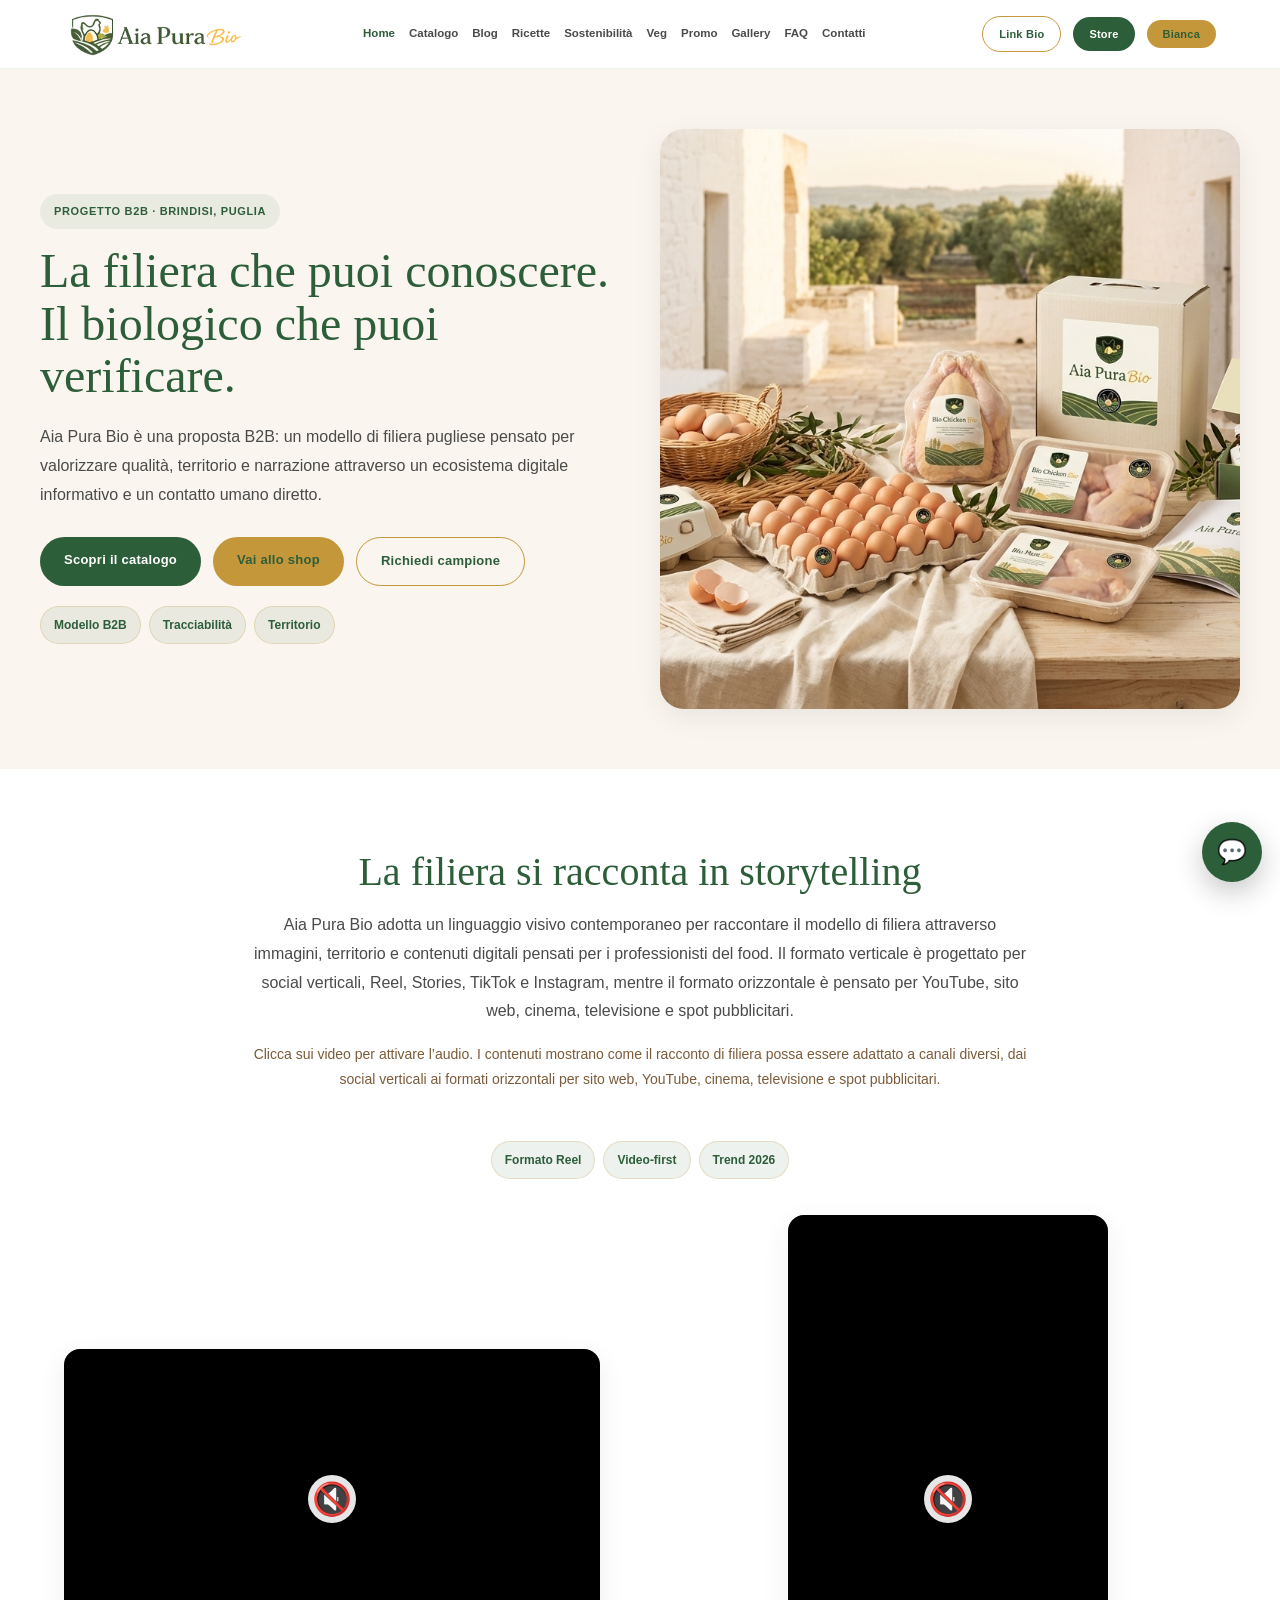
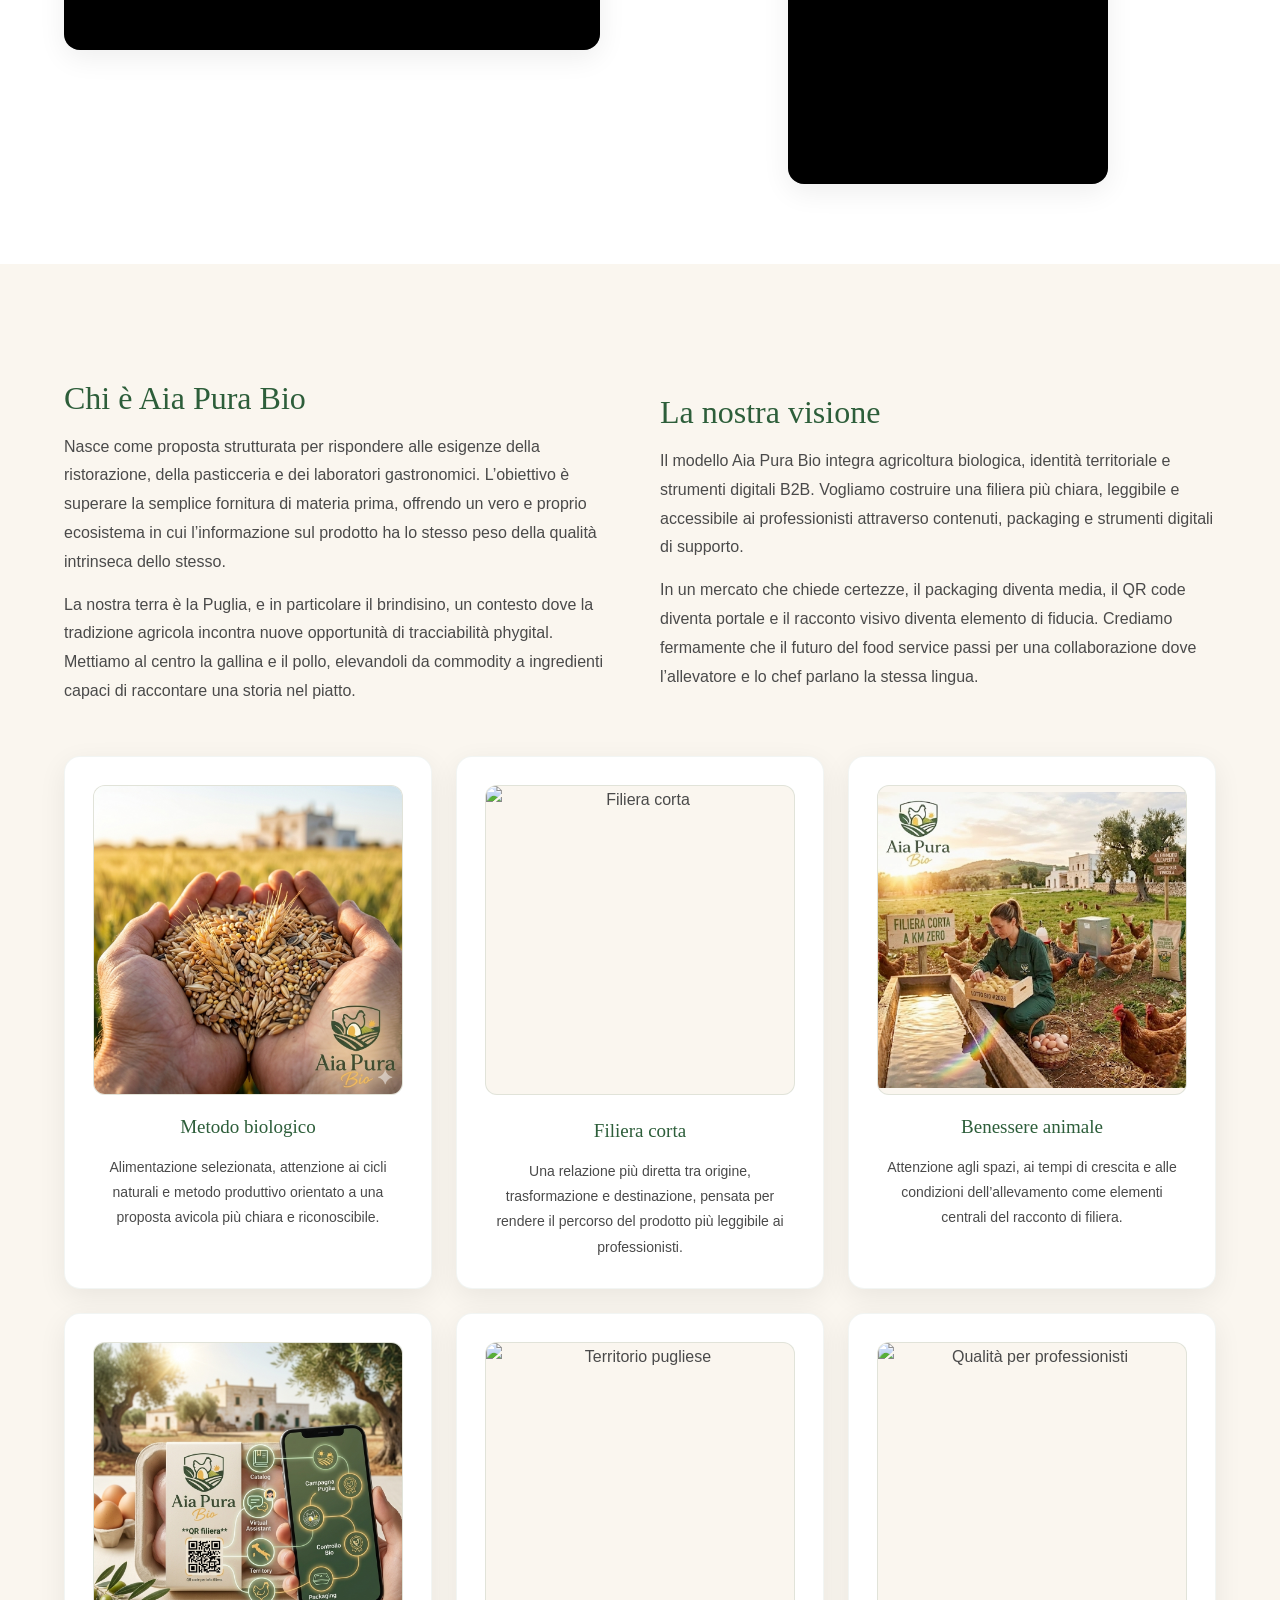
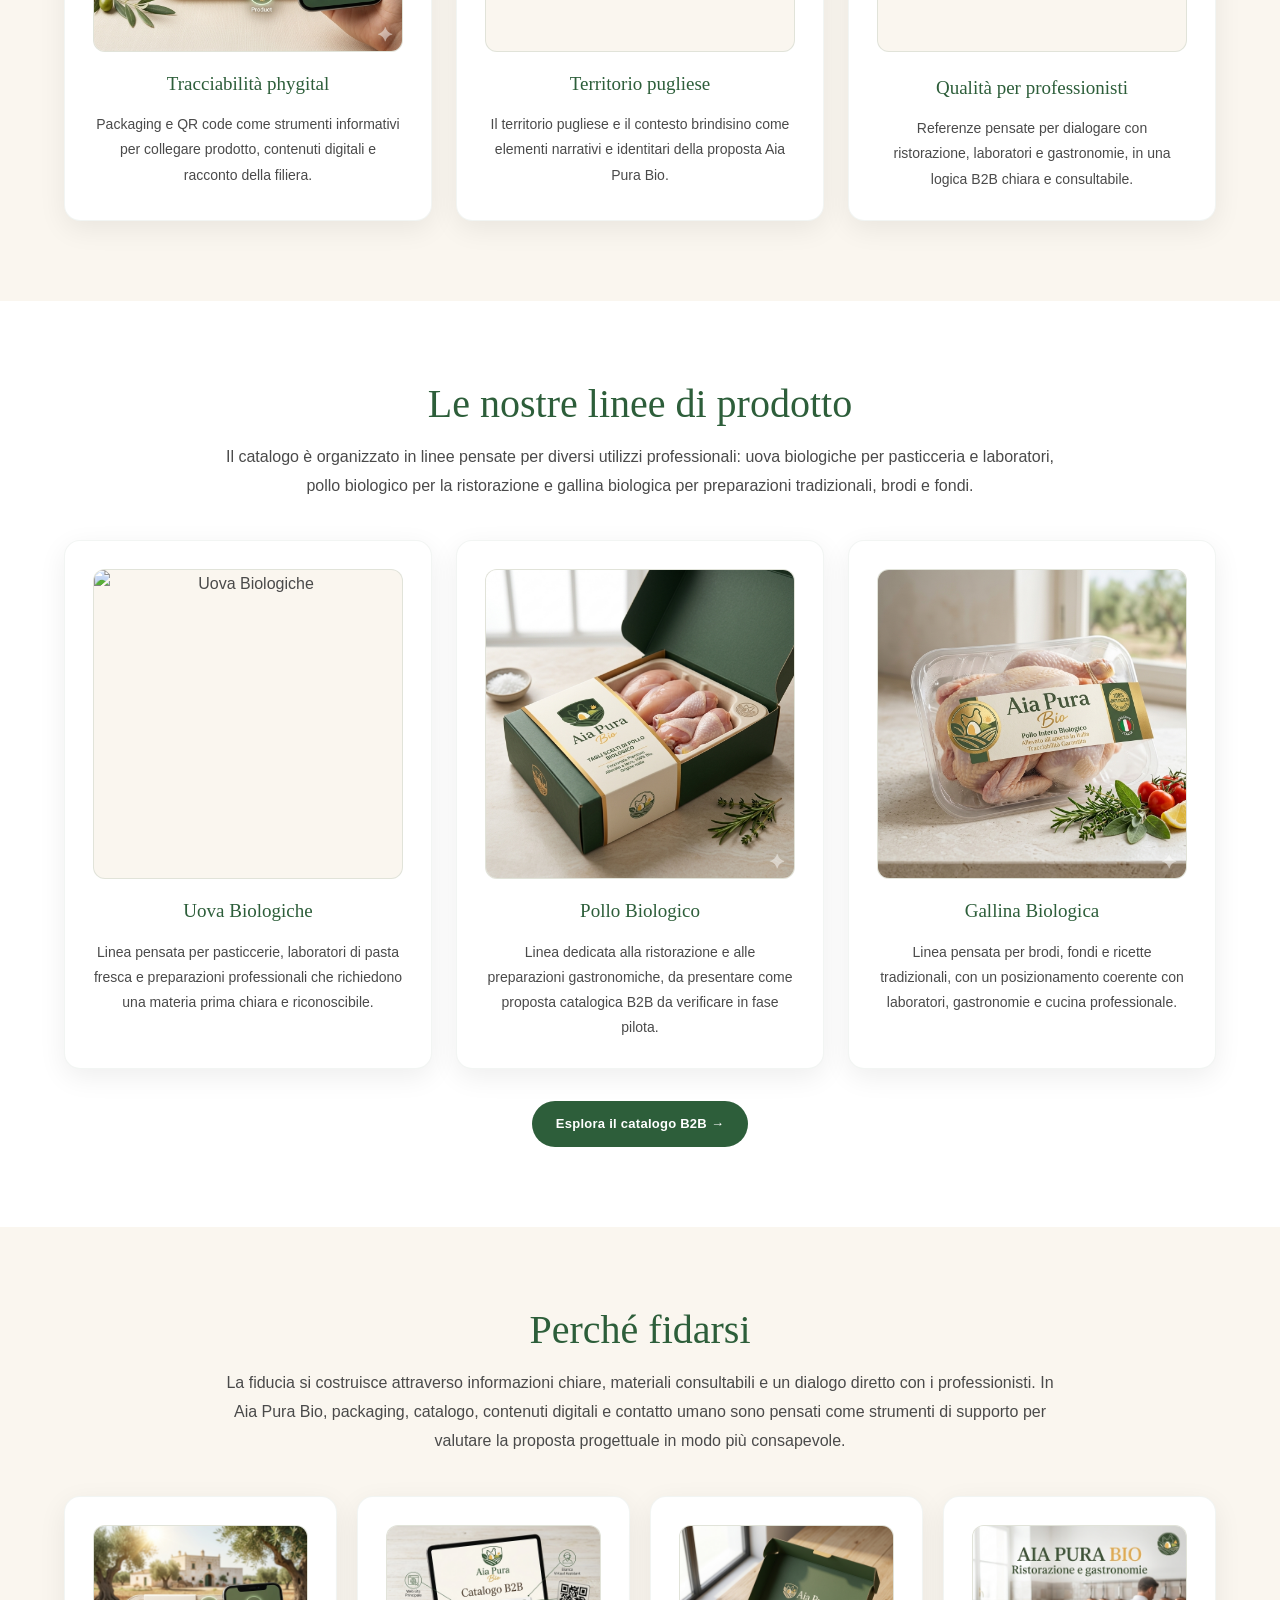
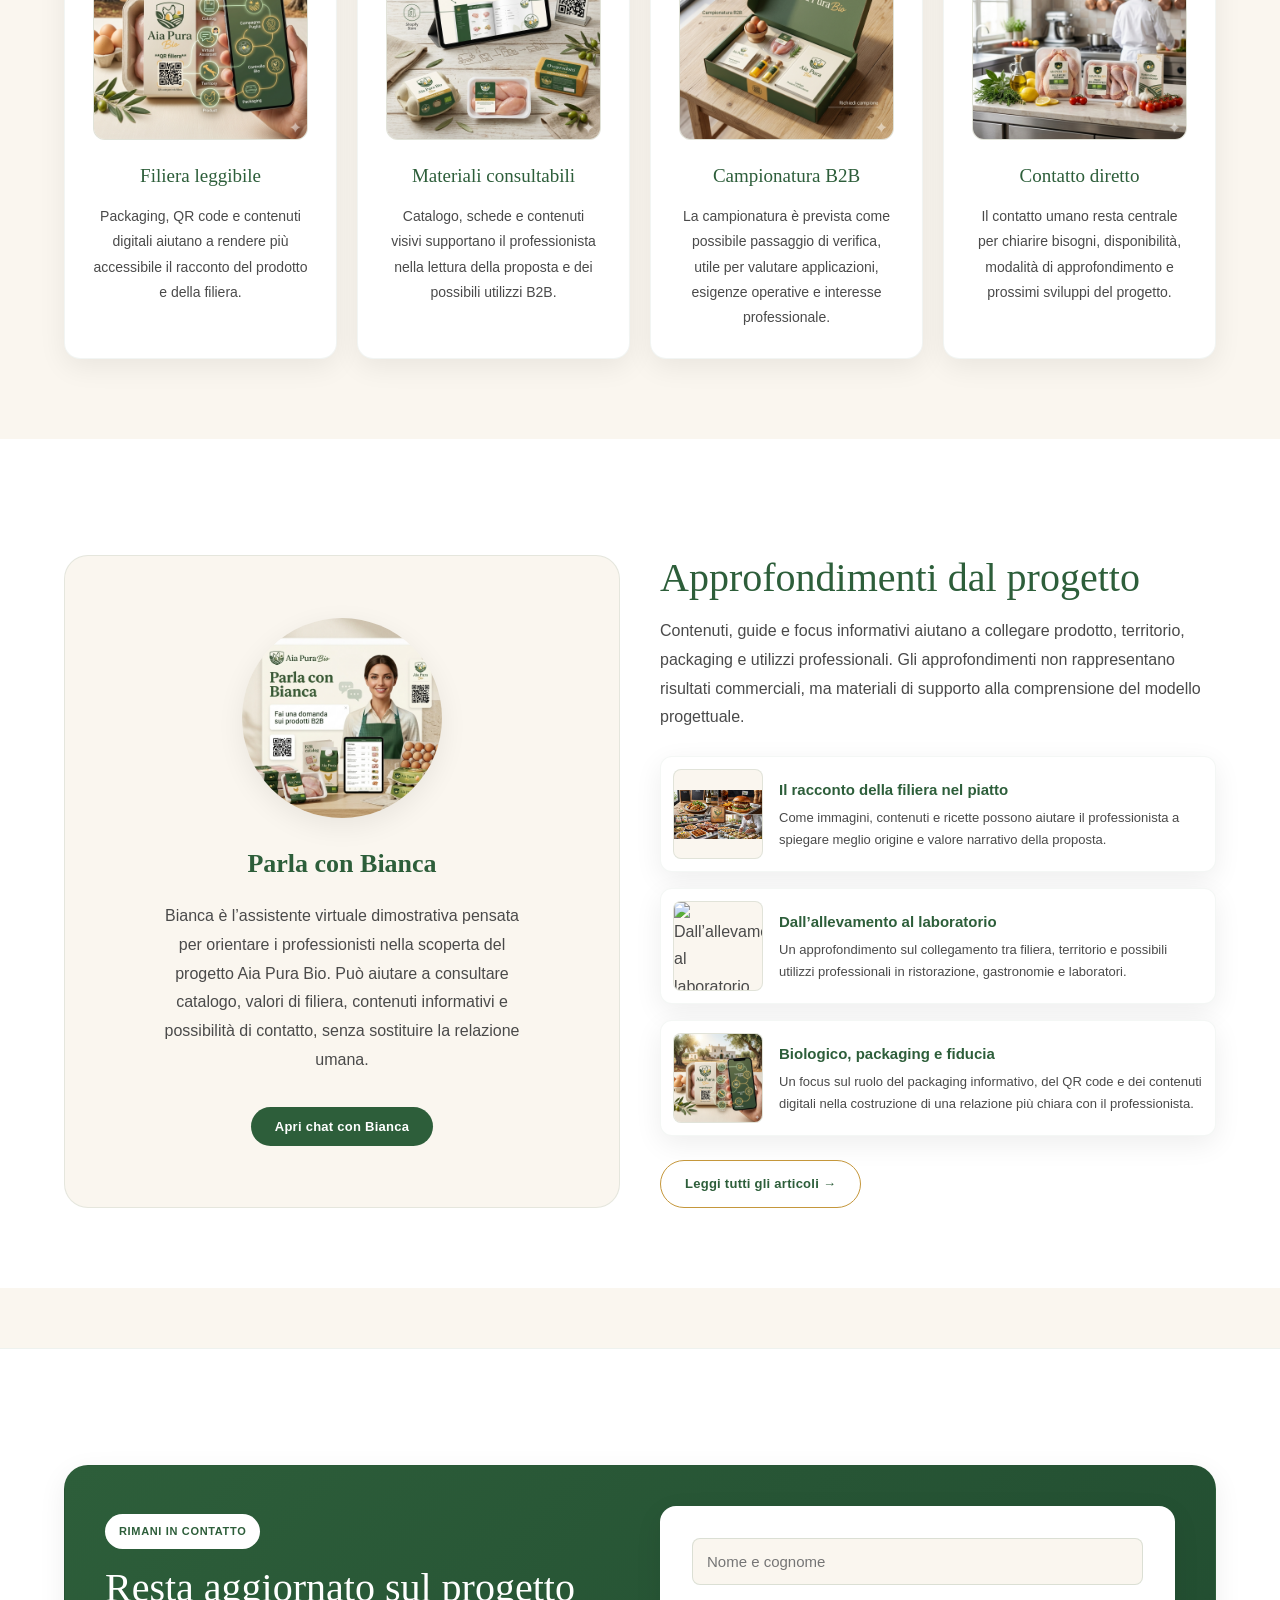
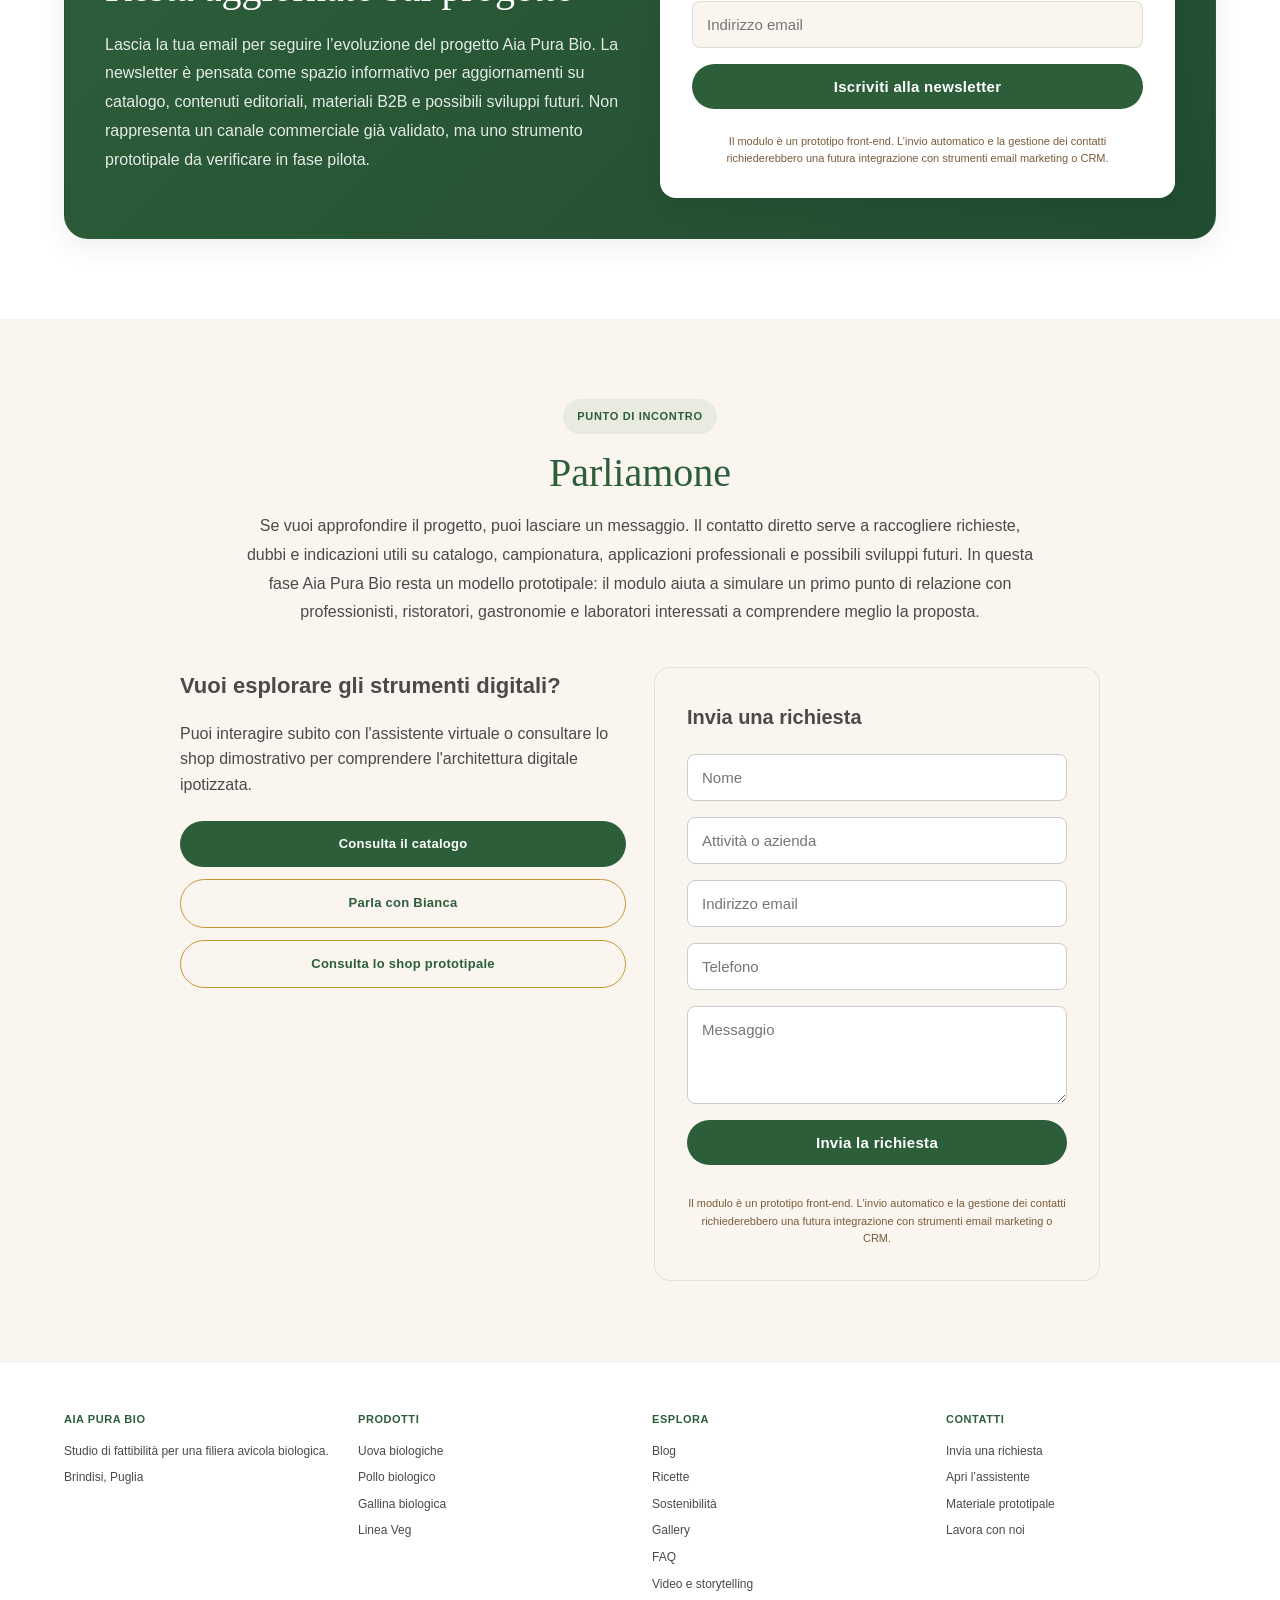
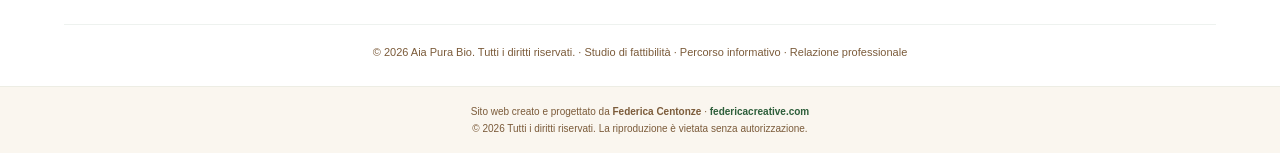
==== index.html @ 47987307 "Aggiunge asset mancanti immagini e video ottimizzati Integrazione degli asset multimediali reali ric" ====
<!DOCTYPE html>
<html lang="it">
<head>
<meta charset="UTF-8">
<meta name="viewport" content="width=device-width, initial-scale=1.0">
<title>Aia Pura Bio - Filiera Avicola Biologica</title>
<meta name="description" content="Aia Pura Bio racconta una filiera avicola biologica pugliese: uova, pollo e gallina, territorio, prodotto, catalogo e contatto diretto.">

<link rel="canonical" href="https://aiapurabio.myshopify.com/">
<meta property="og:title" content="Aia Pura Bio - Filiera Avicola Biologica">
<meta property="og:description" content="Aia Pura Bio racconta prodotti avicoli biologici, territorio pugliese, filiera e catalogo online consultabile.">
<meta property="og:type" content="website">
<meta property="og:locale" content="it_IT">

<style>
:root{--g:#2D5E3A;--ol:#6B8E23;--gd:#C5973B;--cr:#FAF6EF;--w:#FFFFFF;--gr:#4A4A4A;--br:#7B5B3A;--sh:0 8px 28px rgba(0,0,0,.07);--mx:1200px;}
*{margin:0;padding:0;box-sizing:border-box;}
html{scroll-behavior:smooth;}
body{font-family:'Segoe UI',Arial,sans-serif;color:var(--gr);background:var(--cr);line-height:1.7;}
img,video,iframe{display:block;max-width:100%;}
a{text-decoration:none;color:inherit;}
.w{width:100%;min-height:100vh;}
.c{width:100%;max-width:var(--mx);margin:0 auto;padding:0 24px;}
.s{padding:80px 0;}.sa{background:var(--w);}
.ct{text-align:center;}
h2.t{margin:0 0 16px;font-size:40px;line-height:1.15;color:var(--g);font-family:Georgia,serif;font-weight:400;}
.sb{font-size:16px;line-height:1.8;color:var(--gr);max-width:780px;}
.ct .sb{margin:0 auto;}
.k{display:inline-block;margin-bottom:16px;padding:8px 14px;border-radius:999px;background:rgba(45,94,58,.08);color:var(--g);font-size:11px;font-weight:700;text-transform:uppercase;letter-spacing:.06em;}
.bd{display:inline-flex;align-items:center;padding:8px 13px;border-radius:999px;background:rgba(45,94,58,.08);color:var(--g);border:1px solid rgba(197,151,59,.25);font-size:12px;font-weight:700;}
.bl{display:flex;flex-wrap:wrap;gap:8px;margin-top:16px;}
.b{display:inline-block;padding:12px 24px;border-radius:999px;font-weight:700;font-size:13px;letter-spacing:.02em;transition:all .25s;border:none;cursor:pointer;text-align:center;}
.bp{background:var(--g);color:var(--w);}.bp:hover{background:var(--ol);transform:translateY(-1px);}
.bs{background:var(--gd);color:var(--g);}
.bo{background:transparent;color:var(--g);border:1.5px solid var(--gd);}.bo:hover{background:rgba(197,151,59,.08);}

/* Header */
.hd{position:sticky;top:0;z-index:100;background:rgba(255,255,255,.97);backdrop-filter:blur(12px);border-bottom:1px solid rgba(45,94,58,.08);}
.hi{min-height:68px;display:flex;align-items:center;justify-content:space-between;gap:14px;padding:8px 0;}
.lo img{height:42px;width:auto;}
.nv{display:flex;align-items:center;gap:14px;flex:1;justify-content:center;flex-wrap:wrap;}
.nv a{color:var(--gr);font-size:11.5px;font-weight:600;transition:color .2s;white-space:nowrap;}
.nv a:hover,.nv a.ac{color:var(--g);}
.hc{display:flex;gap:8px;flex-shrink:0;}

/* Grids */
.g2{display:grid;grid-template-columns:1fr 1fr;gap:36px;margin-top:36px;align-items:center;}
.g3{display:grid;grid-template-columns:repeat(3,1fr);gap:24px;margin-top:36px;}
.g4{display:grid;grid-template-columns:repeat(4,1fr);gap:20px;margin-top:36px;}

/* Cards */
.cd{background:var(--w);border-radius:16px;padding:28px;box-shadow:var(--sh);border:1px solid rgba(45,94,58,.06);height:100%;overflow:hidden;}
.cd h3{margin:0 0 12px;font-size:19px;color:var(--g);font-family:Georgia,serif;font-weight:400;}
.cd p{font-size:14px;line-height:1.8;}
.cd-img{width:100%;height:180px;object-fit:cover;border-radius:12px;margin-bottom:16px;}

/* Media box */
.mb{border-radius:18px;overflow:hidden;box-shadow:var(--sh);border:1px solid rgba(45,94,58,.08);background:#f0ede7;}
.mb img{width:100%;height:100%;object-fit:cover;}

/* Product card */
.pc{background:var(--w);border-radius:18px;padding:32px;box-shadow:var(--sh);border:1px solid rgba(45,94,58,.06);}
.pc h3{margin:0 0 12px;font-size:26px;color:var(--g);font-family:Georgia,serif;}
.pc p{margin:0 0 14px;font-size:15px;line-height:1.8;}
.pu{display:inline-block;padding:9px 13px;background:rgba(45,94,58,.05);border-left:3px solid var(--g);border-radius:4px;font-size:13px;color:var(--g);font-weight:700;margin:12px 0;}
.vl{list-style:none;margin:14px 0 18px;}.vl li{position:relative;padding:7px 0 7px 22px;font-size:14px;line-height:1.75;}
.vl li::before{content:"\2713";position:absolute;left:0;top:7px;color:var(--g);font-weight:700;}
.sp{display:grid;grid-template-columns:1fr 1fr;gap:14px;margin-top:16px;padding:16px 0;border-top:1px solid rgba(45,94,58,.1);border-bottom:1px solid rgba(45,94,58,.1);}
.sl{display:block;margin-bottom:3px;color:var(--br);font-size:10px;font-weight:700;text-transform:uppercase;letter-spacing:.06em;}
.sv{color:var(--gr);font-size:13px;}

/* CTA */
.cs{background:var(--w);border-radius:18px;padding:48px 36px;text-align:center;box-shadow:var(--sh);border:1px solid rgba(45,94,58,.06);}
.cs h2{margin:0 0 14px;font-size:32px;color:var(--g);font-family:Georgia,serif;}
.cs p{margin:0 auto 22px;max-width:700px;font-size:15px;line-height:1.8;}

/* Blog */
.bc{background:var(--w);border-radius:16px;overflow:hidden;box-shadow:var(--sh);border:1px solid rgba(45,94,58,.06);height:100%;}
.bi{width:100%;height:220px;object-fit:cover;display:block;}
.bx{padding:22px;}
.bx h3{margin:0 0 8px;font-size:17px;color:var(--g);font-family:Georgia,serif;}
.bx p{font-size:13px;line-height:1.75;}

/* FAQ */
.fi{background:var(--w);border-radius:14px;padding:18px 20px;margin-bottom:12px;border:1px solid rgba(45,94,58,.06);box-shadow:var(--sh);}
.fq{display:flex;justify-content:space-between;align-items:center;gap:14px;font-size:15px;font-weight:700;color:var(--g);cursor:pointer;}
.ft{font-size:16px;transition:transform .3s;flex-shrink:0;}
.fa{display:none;margin-top:10px;padding-top:10px;border-top:1px solid rgba(45,94,58,.1);font-size:14px;line-height:1.8;}
.fi.ac .fa{display:block;}.fi.ac .ft{transform:rotate(180deg);}

/* Form */
.fm{background:var(--w);border-radius:18px;padding:32px;box-shadow:var(--sh);border:1px solid rgba(45,94,58,.06);}
.fg{margin-bottom:20px;}
.fg label{display:block;margin-bottom:6px;color:var(--g);font-size:12px;font-weight:700;}
.fr{display:grid;grid-template-columns:1fr 1fr;gap:18px;}
.fg input,.fg textarea,.fg select{width:100%;padding:11px 14px;border:1px solid rgba(45,94,58,.15);border-radius:10px;font-family:inherit;font-size:14px;color:var(--gr);background:#fff;}
.fg textarea{resize:vertical;min-height:110px;}

/* Footer */
.fo{background:var(--w);border-top:1px solid rgba(45,94,58,.08);padding:48px 0 24px;}
.fg2{display:grid;grid-template-columns:repeat(4,1fr);gap:24px;margin-bottom:24px;}
.fc h4{margin-bottom:12px;font-size:11px;color:var(--g);font-weight:700;text-transform:uppercase;letter-spacing:.05em;}
.fc p,.fc a{display:block;font-size:12px;line-height:1.8;color:var(--gr);margin-bottom:5px;}
.fc a:hover{color:var(--g);}
.fb{padding-top:18px;border-top:1px solid rgba(45,94,58,.08);text-align:center;font-size:11px;color:var(--br);}

/* Chat */
#cb{position:fixed;right:18px;bottom:18px;width:60px;height:60px;border:none;border-radius:50%;background:var(--g);color:var(--w);cursor:pointer;z-index:999999;box-shadow:0 10px 28px rgba(0,0,0,.22);display:flex;align-items:center;justify-content:center;font-size:24px;}
#cp{position:fixed;right:18px;bottom:90px;width:390px;height:660px;max-width:calc(100vw - 24px);max-height:80vh;background:var(--w);border-radius:18px;overflow:hidden;box-shadow:0 22px 60px rgba(0,0,0,.3);z-index:999998;opacity:0;visibility:hidden;transform:translateY(12px);transition:all .25s;}
#cp.op{opacity:1;visibility:visible;transform:translateY(0);}
.ch{height:52px;background:var(--g);color:var(--w);display:flex;align-items:center;justify-content:space-between;padding:0 14px;font-size:14px;font-weight:600;}
.cx{background:transparent;border:none;color:var(--w);font-size:22px;cursor:pointer;}
#ci{width:100%;height:calc(100% - 52px);border:0;display:block;background:#fff;}

/* Phone frame */
.pf{width:240px;height:430px;border-radius:30px;border:7px solid #222;background:#111;position:relative;overflow:hidden;box-shadow:0 16px 50px rgba(0,0,0,.28);flex-shrink:0;}
.pf::before{content:"";position:absolute;top:6px;left:50%;transform:translateX(-50%);width:60px;height:5px;background:#333;border-radius:3px;z-index:2;}
.pf iframe{width:100%;height:100%;border:0;}

/* Video container */
.vc{border-radius:16px;overflow:hidden;box-shadow:var(--sh);background:#000;aspect-ratio:16/9;}
.vc iframe{width:100%;height:100%;border:0;}

/* Slider */
.slider{display:flex;gap:16px;overflow-x:auto;scroll-snap-type:x mandatory;-webkit-overflow-scrolling:touch;padding:8px 0 16px;scrollbar-width:thin;}
.slider::-webkit-scrollbar{height:6px;}.slider::-webkit-scrollbar-thumb{background:var(--gd);border-radius:3px;}
.slider>*{scroll-snap-align:start;flex-shrink:0;}

/* Promo */
.prm{background:linear-gradient(135deg,rgba(45,94,58,.03),rgba(197,151,59,.06));border:2px solid var(--gd);border-radius:18px;padding:28px;text-align:center;}
.prm h3{color:var(--g);font-family:Georgia,serif;font-size:22px;margin-bottom:10px;}
.price{font-size:36px;color:var(--gd);font-weight:700;margin:12px 0;}

/* Recipe */
.rc{background:var(--w);border-radius:16px;overflow:hidden;box-shadow:var(--sh);border:1px solid rgba(45,94,58,.06);}
.ri{width:100%;height:200px;object-fit:cover;}
.rx{padding:20px;}
.rx h3{font-size:17px;color:var(--g);font-family:Georgia,serif;margin-bottom:8px;}
.rx p{font-size:13px;line-height:1.7;}
.tg{display:inline-block;padding:3px 9px;border-radius:999px;background:rgba(45,94,58,.08);color:var(--g);font-size:10px;font-weight:700;margin:3px 3px 0 0;}

/* Gallery */
.gal{display:flex;gap:14px;overflow-x:auto;scroll-snap-type:x mandatory;-webkit-overflow-scrolling:touch;padding:8px 0 16px;scrollbar-width:thin;}
.gal::-webkit-scrollbar{height:6px;}.gal::-webkit-scrollbar-thumb{background:var(--gd);border-radius:3px;}
.gi{scroll-snap-align:start;flex-shrink:0;width:300px;height:300px;border-radius:14px;overflow:hidden;box-shadow:var(--sh);}
.gi img{width:100%;height:100%;object-fit:cover;}

/* Stat */
.sn{font-size:44px;color:var(--g);font-family:Georgia,serif;font-weight:400;}
.slb{font-size:13px;color:var(--gr);margin-top:4px;}

/* Toast */
.toast{position:fixed;top:22px;right:22px;background:var(--g);color:var(--w);padding:14px 20px;border-radius:10px;font-size:14px;z-index:999997;box-shadow:0 12px 32px rgba(0,0,0,.2);}

/* Pages */
.pg{display:none;}.pg.ac{display:block;}

/* Hero video */
.hv{border-radius:18px;overflow:hidden;box-shadow:var(--sh);aspect-ratio:16/9;background:#000;position:relative;}
.hv iframe{width:100%;height:100%;border:0;position:absolute;top:0;left:0;}
.hv img{width:100%;height:100%;object-fit:cover;position:absolute;top:0;left:0;cursor:pointer;z-index:1;transition:opacity .3s;}
.hv img.hide{opacity:0;pointer-events:none;}

/* Copyright */
.cr{text-align:center;padding:16px 0;font-size:10px;color:var(--br);border-top:1px solid rgba(45,94,58,.06);}
.cr a{color:var(--g);font-weight:600;}

/* Responsive */
@media(max-width:1024px){.g2,.g3,.g4,.fg2,.fr{grid-template-columns:1fr;}h2.t{font-size:32px;}.pf{width:200px;height:360px;}}
@media(max-width:768px){.s{padding:56px 0;}.c{padding:0 18px;}.hi{flex-wrap:wrap;min-height:auto;}.nv{order:3;width:100%;gap:8px;overflow-x:auto;padding:6px 0;}h2.t{font-size:26px;}.hc{gap:6px;}.pf{width:170px;height:310px;border-width:5px;border-radius:24px;}#cb{width:52px;height:52px;right:14px;bottom:14px;}#cp{right:10px;left:10px;bottom:76px;width:auto;height:75vh;border-radius:14px;}.gi{width:250px;height:250px;}}
@media(max-width:480px){.s{padding:40px 0;}.c{padding:0 14px;}h2.t{font-size:22px;}.nv{display:none;}.pf{width:150px;height:270px;}.gi{width:200px;height:200px;}}
</style>
</head>
<body>
<div class="w">

<!-- HEADER -->
<header class="hd">
<div class="c">
<div class="hi">
<a href="#home" class="lo"><img src="assets/images/logo-aia-pura-bio.png" alt="Aia Pura Bio" style="height:48px;"></a>
<nav class="nv" id="mn">
<a href="#home">Home</a>
<a href="#catalogo-p">Catalogo</a>
<a href="#blog-p">Blog</a>
<a href="#ricette-p">Ricette</a>
<a href="#sost-p">Sostenibilit&agrave;</a>
<a href="#veg-p">Veg</a>
<a href="#promo-p">Promo</a>
<a href="#gallery-p">Gallery</a>
<a href="#faq-p">FAQ</a>
<a href="#contatti">Contatti</a>
</nav>
<div class="hc" style="display:flex;gap:12px;align-items:center;">
<a href="https://aiapurabio.systeme.io/aiapurabiolinkbio" target="_blank" rel="noopener noreferrer" class="b bo" style="font-size:11px;padding:8px 16px;">Link Bio</a>
<a href="https://aiapurabio.myshopify.com/" class="b bp" target="_blank" rel="noopener" style="font-size:11px;padding:8px 16px;">Store</a>
<button class="b bs oc" type="button" style="font-size:11px;padding:8px 16px;">Bianca</button>
</div>

</div>
</div>
</header>

<!-- ===================== HOME ===================== -->
<div class="pg ac" id="pg-home">
<style>
.vid-c{position:relative;border-radius:16px;overflow:hidden;background:#000;box-shadow:var(--sh);cursor:pointer;}
.vid-c video{width:100%;height:100%;object-fit:cover;display:block;}
.vid-ov{position:absolute;inset:0;background:rgba(0,0,0,0.2);display:flex;align-items:center;justify-content:center;transition:opacity 0.3s;}
.vid-c:hover .vid-ov{opacity:0;}
.vid-ic{width:48px;height:48px;background:rgba(255,255,255,0.9);border-radius:50%;display:flex;align-items:center;justify-content:center;color:var(--g);font-size:20px;box-shadow:0 4px 12px rgba(0,0,0,0.15);}
.bx-img{width:100%;height:220px;object-fit:contain;object-position:center center;background:#FAF6EF;border-radius:12px;margin-bottom:16px;}
.bx-img-sm{width:100%;height:160px;object-fit:contain;object-position:center center;background:#FAF6EF;border-radius:12px;margin-bottom:14px;}
.hero-wrap{display:grid;grid-template-columns:1fr 1fr;gap:40px;align-items:center;padding:60px 0;}
@media(max-width:900px){.hero-wrap{grid-template-columns:1fr;text-align:center;} .hv{margin-top:24px;}}
</style>

<!-- HERO -->
<section class="s" style="background:linear-gradient(180deg,rgba(250,246,239,.8),var(--cr));padding:0;">
<div class="c hero-wrap">
<div>
<div class="k">Progetto B2B &middot; Brindisi, Puglia</div>
<h1 style="margin:0 0 20px;font-size:48px;line-height:1.1;color:var(--g);font-family:Georgia,serif;font-weight:400;">La filiera che puoi conoscere. Il biologico che puoi verificare.</h1>
<p class="sb" style="margin-bottom:28px;">Aia Pura Bio &egrave; una proposta B2B: un modello di filiera pugliese pensato per valorizzare qualit&agrave;, territorio e narrazione attraverso un ecosistema digitale informativo e un contatto umano diretto.</p>
<div style="display:flex;flex-wrap:wrap;gap:12px;margin-bottom:20px;">
<a href="#catalogo-p" class="b bp">Scopri il catalogo</a>
<a href="https://aiapurabio.myshopify.com/" target="_blank" rel="noopener noreferrer" class="b bs">Vai allo shop</a>
<a href="https://aiapurabio.myshopify.com/" target="_blank" rel="noopener noreferrer" class="b bo">Richiedi campione</a>
</div>
<div class="bl" style="justify-content:flex-start;">
<span class="bd">Modello B2B</span><span class="bd">Tracciabilit&agrave;</span><span class="bd">Territorio</span>
</div>
</div>
<div class="hv" style="border-radius:24px;overflow:hidden;box-shadow:var(--sh);background:#FAF6EF;aspect-ratio:1/1;">
<img src="assets/images/hero-prodotti-aia-pura-bio.png" alt="Aia Pura Bio" style="width:100%;height:100%;object-fit:cover;object-position:center center;display:block;">
</div>
</div>
</section>


<!-- STORYTELLING E VIDEO -->
<section class="s sa">
<div class="c ct">
<h2 class="t">La filiera si racconta in storytelling</h2>
<p class="sb" style="margin-bottom:16px;">Aia Pura Bio adotta un linguaggio visivo contemporaneo per raccontare il modello di filiera attraverso immagini, territorio e contenuti digitali pensati per i professionisti del food. Il formato verticale &egrave; progettato per social verticali, Reel, Stories, TikTok e Instagram, mentre il formato orizzontale &egrave; pensato per YouTube, sito web, cinema, televisione e spot pubblicitari.</p>
<p class="sb" style="margin-bottom:48px; font-size:14px; color:var(--br);">Clicca sui video per attivare l&rsquo;audio. I contenuti mostrano come il racconto di filiera possa essere adattato a canali diversi, dai social verticali ai formati orizzontali per sito web, YouTube, cinema, televisione e spot pubblicitari.</p>
<div class="bl" style="justify-content:center;margin-top:22px;"><span class="bd">Formato Reel</span><span class="bd">Video-first</span><span class="bd">Trend 2026</span></div>

<div class="g2" style="align-items:center; gap:80px;">
  <!-- VIDEO ORIZZONTALE -->
  <div style="width:100%;">
    <div class="vid-c" style="aspect-ratio:16/9; border-radius:16px; overflow:hidden; box-shadow:var(--sh); position:relative; background:#000;" onclick="toggleVid(this)">
      <video class="story-vid" src="assets/videos/spot-orizzontale-aia-pura-bio-01.mp4" muted loop playsinline preload="metadata" style="width:100%;height:100%;object-fit:cover;"></video>
      <div class="vid-ov" style="position:absolute;top:0;left:0;width:100%;height:100%;display:flex;align-items:center;justify-content:center;background:rgba(0,0,0,0.2);cursor:pointer;"><div class="vid-ic" style="font-size:32px;color:#fff;">&#128263;</div></div>
    </div>
  </div>

  <!-- VIDEO VERTICALE -->
  <div style="width:100%; display:flex; justify-content:center;">
    <div class="vid-c" style="aspect-ratio:9/16; width:100%; max-width:320px; border-radius:16px; overflow:hidden; box-shadow:var(--sh); position:relative; background:#000;" onclick="toggleVid(this)">
      <video class="story-vid" src="assets/videos/spot-verticale-filiera-aia-pura-bio.mp4" muted loop playsinline preload="metadata" style="width:100%;height:100%;object-fit:cover;"></video>
      <div class="vid-ov" style="position:absolute;top:0;left:0;width:100%;height:100%;display:flex;align-items:center;justify-content:center;background:rgba(0,0,0,0.2);cursor:pointer;"><div class="vid-ic" style="font-size:32px;color:#fff;">&#128263;</div></div>
    </div>
  </div>
</div>
</div>
</section>


<!-- CHI SIAMO E VISIONE -->
<section class="s">
<div class="c">
<div class="g2" style="gap:40px;">
<div>
<h2 class="t" style="font-size:32px;">Chi &egrave; Aia Pura Bio</h2>
<p class="sb">Nasce come proposta strutturata per rispondere alle esigenze della ristorazione, della pasticceria e dei laboratori gastronomici. L&rsquo;obiettivo &egrave; superare la semplice fornitura di materia prima, offrendo un vero e proprio ecosistema in cui l&rsquo;informazione sul prodotto ha lo stesso peso della qualit&agrave; intrinseca dello stesso.</p>
<p class="sb" style="margin-top:14px;">La nostra terra &egrave; la Puglia, e in particolare il brindisino, un contesto dove la tradizione agricola incontra nuove opportunit&agrave; di tracciabilit&agrave; phygital. Mettiamo al centro la gallina e il pollo, elevandoli da commodity a ingredienti capaci di raccontare una storia nel piatto.</p>
</div>
<div>
<h2 class="t" style="font-size:32px;">La nostra visione</h2>
<p class="sb">Il modello Aia Pura Bio integra agricoltura biologica, identit&agrave; territoriale e strumenti digitali B2B. Vogliamo costruire una filiera pi&ugrave; chiara, leggibile e accessibile ai professionisti attraverso contenuti, packaging e strumenti digitali di supporto.</p>
<p class="sb" style="margin-top:14px;">In un mercato che chiede certezze, il packaging diventa media, il QR code diventa portale e il racconto visivo diventa elemento di fiducia. Crediamo fermamente che il futuro del food service passi per una collaborazione dove l&rsquo;allevatore e lo chef parlano la stessa lingua.</p>
</div>
</div>
<div class="g3" style="margin-top:50px;">
<div class="cd ct">
<div style="aspect-ratio:1/1; background:#FAF6EF; border:1px solid rgba(45,94,58,.12); border-radius:12px; overflow:hidden; margin-bottom:16px;">
<img src="assets/images/mangime-biologico-filiera.png" alt="Metodo biologico" style="width:100%;height:100%;object-fit:contain;object-position:center center;display:block;">
</div>
<h3 style="margin-top:12px;">Metodo biologico</h3><p>Alimentazione selezionata, attenzione ai cicli naturali e metodo produttivo orientato a una proposta avicola pi&ugrave; chiara e riconoscibile.</p>
</div>

<div class="cd ct">
<div style="aspect-ratio:1/1; background:#FAF6EF; border:1px solid rgba(45,94,58,.12); border-radius:12px; overflow:hidden; margin-bottom: 20px;">
<img src="assets/images/petto-di-pollo-filiera-corta-km-zero.png" alt="Filiera corta" style="width:100%;height:100%;object-fit:contain;object-position:center center;display:block;">
</div>
<h3 style="margin-top:12px;">Filiera corta</h3><p>Una relazione pi&ugrave; diretta tra origine, trasformazione e destinazione, pensata per rendere il percorso del prodotto pi&ugrave; leggibile ai professionisti.</p>
</div>

<div class="cd ct">
<div style="aspect-ratio:1/1; background:#FAF6EF; border:1px solid rgba(45,94,58,.12); border-radius:12px; overflow:hidden; margin-bottom:16px;">
<img src="assets/images/benessere-animale-filiera.png" alt="Benessere animale" style="width:100%;height:100%;object-fit:contain;object-position:center center;display:block;">
</div>
<h3 style="margin-top:12px;">Benessere animale</h3><p>Attenzione agli spazi, ai tempi di crescita e alle condizioni dell&rsquo;allevamento come elementi centrali del racconto di filiera.</p>
</div>

<div class="cd ct">
<div style="aspect-ratio:1/1; background:#FAF6EF; border:1px solid rgba(45,94,58,.12); border-radius:12px; overflow:hidden; margin-bottom:16px;">
<img src="assets/images/packaging-qr-code-filiera.png" alt="Tracciabilit&agrave; phygital" style="width:100%;height:100%;object-fit:contain;object-position:center center;display:block;">
</div>
<h3 style="margin-top:12px;">Tracciabilit&agrave; phygital</h3><p>Packaging e QR code come strumenti informativi per collegare prodotto, contenuti digitali e racconto della filiera.</p>
</div>

<div class="cd ct">
<div style="aspect-ratio:1/1; background:#FAF6EF; border:1px solid rgba(45,94,58,.12); border-radius:12px; overflow:hidden; margin-bottom:16px;">
<img src="assets/images/territorio-pugliese-storytelling.png" alt="Territorio pugliese" style="width:100%;height:100%;object-fit:contain;object-position:center center;display:block;">
</div>
<h3 style="margin-top:12px;">Territorio pugliese</h3><p>Il territorio pugliese e il contesto brindisino come elementi narrativi e identitari della proposta Aia Pura Bio.</p>
</div>

<div class="cd ct">
<div style="aspect-ratio:1/1; background:#FAF6EF; border:1px solid rgba(45,94,58,.12); border-radius:12px; overflow:hidden; margin-bottom:20px;">
<img src="assets/images/formato-professionale-prodotti-food-service.png" alt="Qualit&agrave; per professionisti" style="width:100%;height:100%;object-fit:contain;object-position:center center;display:block;">
</div>
<h3 style="margin-top:12px;">Qualit&agrave; per professionisti</h3><p>Referenze pensate per dialogare con ristorazione, laboratori e gastronomie, in una logica B2B chiara e consultabile.</p>
</div>
</div>

</div>
</section>

<!-- LE NOSTRE LINEE -->
<section class="s sa">
<div class="c ct">
<h2 class="t">Le nostre linee di prodotto</h2>
<p class="sb" style="margin-bottom:40px;max-width:850px;margin-left:auto;margin-right:auto;">Il catalogo &egrave; organizzato in linee pensate per diversi utilizzi professionali: uova biologiche per pasticceria e laboratori, pollo biologico per la ristorazione e gallina biologica per preparazioni tradizionali, brodi e fondi.</p>
<div class="g3">

<div class="cd ct">
<div style="aspect-ratio:1/1; background:#FAF6EF; border:1px solid rgba(45,94,58,.12); border-radius:12px; overflow:hidden; margin-bottom:16px;">
<img src="assets/images/uova-bio-prodotti-catalogo-b2b.png" alt="Uova Biologiche" style="width:100%;height:100%;object-fit:contain;object-position:center center;display:block;">
</div>
<h3 style="margin-top:12px;">Uova Biologiche</h3><p>Linea pensata per pasticcerie, laboratori di pasta fresca e preparazioni professionali che richiedono una materia prima chiara e riconoscibile.</p>
</div>

<div class="cd ct">
<div style="aspect-ratio:1/1; background:#FAF6EF; border:1px solid rgba(45,94,58,.12); border-radius:12px; overflow:hidden; margin-bottom:16px;">
<img src="assets/images/pollo-porzionato-biologico-catalogo.png" alt="Pollo Biologico" style="width:100%;height:100%;object-fit:contain;object-position:center center;display:block;">
</div>
<h3 style="margin-top:12px;">Pollo Biologico</h3><p>Linea dedicata alla ristorazione e alle preparazioni gastronomiche, da presentare come proposta catalogica B2B da verificare in fase pilota.</p>
</div>

<div class="cd ct">
<div style="aspect-ratio:1/1; background:#FAF6EF; border:1px solid rgba(45,94,58,.12); border-radius:12px; overflow:hidden; margin-bottom:16px;">
<img src="assets/images/gallina-biologica-prodotto.png" alt="Gallina Biologica" style="width:100%;height:100%;object-fit:contain;object-position:center center;display:block;">
</div>
<h3 style="margin-top:12px;">Gallina Biologica</h3><p>Linea pensata per brodi, fondi e ricette tradizionali, con un posizionamento coerente con laboratori, gastronomie e cucina professionale.</p>
</div>

</div>
<a href="#catalogo-p" class="b bp" style="margin-top:32px;">Esplora il catalogo B2B &rarr;</a>
</div>
</section>


<!-- PERCHE FIDARSI -->
<section class="s">
<div class="c ct">
<h2 class="t">Perch&eacute; fidarsi</h2>
<p class="sb" style="margin-bottom:40px;max-width:850px;margin-left:auto;margin-right:auto;">La fiducia si costruisce attraverso informazioni chiare, materiali consultabili e un dialogo diretto con i professionisti. In Aia Pura Bio, packaging, catalogo, contenuti digitali e contatto umano sono pensati come strumenti di supporto per valutare la proposta progettuale in modo pi&ugrave; consapevole.</p>
<div class="g4">
<div class="cd ct">
<div style="aspect-ratio:1/1; background:#FAF6EF; border:1px solid rgba(45,94,58,.12); border-radius:12px; overflow:hidden; margin-bottom:20px;">
<img src="assets/images/packaging-qr-code-filiera.png" alt="Filiera leggibile" style="width:100%;height:100%;object-fit:contain;object-position:center center;display:block;">
</div>
<h3>Filiera leggibile</h3><p>Packaging, QR code e contenuti digitali aiutano a rendere pi&ugrave; accessibile il racconto del prodotto e della filiera.</p></div>
<div class="cd ct">
<div style="aspect-ratio:1/1; background:#FAF6EF; border:1px solid rgba(45,94,58,.12); border-radius:12px; overflow:hidden; margin-bottom:20px;">
<img src="assets/images/catalogo-b2b-storytelling.png" alt="Materiali consultabili" style="width:100%;height:100%;object-fit:contain;object-position:center center;display:block;">
</div>
<h3>Materiali consultabili</h3><p>Catalogo, schede e contenuti visivi supportano il professionista nella lettura della proposta e dei possibili utilizzi B2B.</p></div>
<div class="cd ct">
<div style="aspect-ratio:1/1; background:#FAF6EF; border:1px solid rgba(45,94,58,.12); border-radius:12px; overflow:hidden; margin-bottom:20px;">
<img src="assets/images/packaging-premium-kit.png" alt="Campionatura B2B" style="width:100%;height:100%;object-fit:contain;object-position:center center;display:block;">
</div>
<h3>Campionatura B2B</h3><p>La campionatura &egrave; prevista come possibile passaggio di verifica, utile per valutare applicazioni, esigenze operative e interesse professionale.</p></div>
<div class="cd ct">
<div style="aspect-ratio:1/1; background:#FAF6EF; border:1px solid rgba(45,94,58,.12); border-radius:12px; overflow:hidden; margin-bottom:20px;">
<img src="assets/images/supporto-b2b-contatti-01.png" alt="Contatto diretto" style="width:100%;height:100%;object-fit:contain;object-position:center center;display:block;">
</div>
<h3>Contatto diretto</h3><p>Il contatto umano resta centrale per chiarire bisogni, disponibilit&agrave;, modalit&agrave; di approfondimento e prossimi sviluppi del progetto.</p></div>
</div>
</div>
</section>


<!-- ASSISTENTE BIANCA E APPROFONDIMENTI -->
<section class="s sa">
<div class="c">
<div class="g2" style="align-items:stretch;gap:40px;">
<div style="background:#FAF6EF;border-radius:24px;padding:40px;border:1px solid rgba(45,94,58,.1);text-align:center;display:flex;flex-direction:column;justify-content:center;align-items:center;">
<img src="assets/images/bianca-assistente-virtuale.png" alt="Bianca Assistente" style="width:200px;height:200px;border-radius:50%;object-fit:cover;object-position:center;margin:0 auto 24px;box-shadow:var(--sh);">
<h3 style="color:var(--g);font-family:Georgia,serif;font-size:26px;margin-bottom:16px;">Parla con Bianca</h3>
<p class="sb" style="font-size:16px;margin-bottom:32px;max-width:360px;">Bianca &egrave; l&rsquo;assistente virtuale dimostrativa pensata per orientare i professionisti nella scoperta del progetto Aia Pura Bio. Pu&ograve; aiutare a consultare catalogo, valori di filiera, contenuti informativi e possibilit&agrave; di contatto, senza sostituire la relazione umana.</p>
<button class="b bp oc" type="button">Apri chat con Bianca</button>
</div>
<div>
<h2 class="t">Approfondimenti dal progetto</h2>
<p class="sb" style="margin-bottom:24px;">Contenuti, guide e focus informativi aiutano a collegare prodotto, territorio, packaging e utilizzi professionali. Gli approfondimenti non rappresentano risultati commerciali, ma materiali di supporto alla comprensione del modello progettuale.</p>
<div style="display:flex;flex-direction:column;gap:16px;">

<div style="display:flex;gap:16px;align-items:center;background:#fff;padding:12px;border-radius:12px;box-shadow:var(--sh);border:1px solid rgba(45,94,58,.05);">
<div style="flex-shrink:0;width:90px;height:90px;aspect-ratio:1/1;background:#FAF6EF;border:1px solid rgba(45,94,58,.12);border-radius:8px;overflow:hidden;">
<img src="assets/images/cathering-ricette-food-storytelling-prodotti.png" alt="Il racconto della filiera nel piatto" style="width:100%;height:100%;object-fit:contain;object-position:center center;display:block;">
</div>
<div>
<h4 style="color:var(--g);margin-bottom:4px;font-size:15px;">Il racconto della filiera nel piatto</h4>
<p style="font-size:13px;margin:0;color:var(--gr);">Come immagini, contenuti e ricette possono aiutare il professionista a spiegare meglio origine e valore narrativo della proposta.</p>
</div>
</div>

<div style="display:flex;gap:16px;align-items:center;background:#fff;padding:12px;border-radius:12px;box-shadow:var(--sh);border:1px solid rgba(45,94,58,.05);">
<div style="flex-shrink:0;width:90px;height:90px;aspect-ratio:1/1;background:#FAF6EF;border:1px solid rgba(45,94,58,.12);border-radius:8px;overflow:hidden;">
<img src="assets/images/filiera-corta-gallina-uova.png" alt="Dall&rsquo;allevamento al laboratorio" style="width:100%;height:100%;object-fit:cover;object-position:center center;display:block;">
</div>
<div>
<h4 style="color:var(--g);margin-bottom:4px;font-size:15px;">Dall&rsquo;allevamento al laboratorio</h4>
<p style="font-size:13px;margin:0;color:var(--gr);">Un approfondimento sul collegamento tra filiera, territorio e possibili utilizzi professionali in ristorazione, gastronomie e laboratori.</p>
</div>
</div>

<div style="display:flex;gap:16px;align-items:center;background:#fff;padding:12px;border-radius:12px;box-shadow:var(--sh);border:1px solid rgba(45,94,58,.05);">
<div style="flex-shrink:0;width:90px;height:90px;aspect-ratio:1/1;background:#FAF6EF;border:1px solid rgba(45,94,58,.12);border-radius:8px;overflow:hidden;">
<img src="assets/images/packaging-qr-code-filiera.png" alt="Biologico, packaging e fiducia" style="width:100%;height:100%;object-fit:contain;object-position:center center;display:block;">
</div>
<div>
<h4 style="color:var(--g);margin-bottom:4px;font-size:15px;">Biologico, packaging e fiducia</h4>
<p style="font-size:13px;margin:0;color:var(--gr);">Un focus sul ruolo del packaging informativo, del QR code e dei contenuti digitali nella costruzione di una relazione pi&ugrave; chiara con il professionista.</p>
</div>
</div>

</div>
<a href="#blog-p" class="b bo" style="margin-top:24px;">Leggi tutti gli articoli &rarr;</a>
</div>
</div>
</div>
</section>


<script>
document.addEventListener('DOMContentLoaded', function() {
  var storyVids = document.querySelectorAll('.story-vid');
  if('IntersectionObserver' in window) {
    var observer = new IntersectionObserver(function(entries) {
      entries.forEach(function(entry) {
        var v = entry.target;
        if (entry.isIntersecting) {
          var p = v.play();
          if(p !== undefined) p.catch(function(e) { console.log('Autoplay prevented', e); });
        } else {
          v.pause();
        }
      });
    }, { threshold: 0.2 });
    storyVids.forEach(function(v) { observer.observe(v); });
  } else {
    // Fallback if IntersectionObserver is not supported
    storyVids.forEach(function(v) { 
      var p = v.play();
      if(p !== undefined) p.catch(function(){}); 
    });
  }
});

function toggleVid(container){
  var v = container.querySelector('video');
  var icon = container.querySelector('.vid-ic');
  if(v.muted){
    document.querySelectorAll('.story-vid').forEach(function(other){
      if(other !== v) { 
        other.muted = true; 
        other.pause(); 
        var otherIcon = other.closest('.vid-c').querySelector('.vid-ic');
        if(otherIcon) otherIcon.innerHTML='&#128263;'; 
      }
    });
    v.muted = false;
    var p = v.play();
    if(p !== undefined) p.catch(function(){});
    icon.innerHTML = '&#128266;';
  } else {
    v.muted = true;
    icon.innerHTML = '&#128263;';
  }
}
</script>


<!-- ===================== NEWSLETTER E CONTATTI (HOME) ===================== -->
<div id="newsletter-home" style="padding-top:60px; scroll-margin-top:110px;">
<section class="s sa" style="border-top:1px solid rgba(45,94,58,.08);"><div class="c">
<div class="g2" style="gap:40px; align-items:center; background:linear-gradient(135deg, #2D5E3A, #214C30); border-radius:24px; border:1px solid rgba(45,94,58,.18); padding:40px; box-shadow:var(--sh); color:#fff;">
<div>
<div class="k" style="background:#fff; color:var(--g);">Rimani in contatto</div>
<h2 class="t" style="margin-bottom:20px; color:#fff;">Resta aggiornato sul progetto</h2>
<p class="sb" style="margin-bottom:16px; color:rgba(255,255,255,.88);">Lascia la tua email per seguire l&rsquo;evoluzione del progetto Aia Pura Bio. La newsletter &egrave; pensata come spazio informativo per aggiornamenti su catalogo, contenuti editoriali, materiali B2B e possibili sviluppi futuri. Non rappresenta un canale commerciale gi&agrave; validato, ma uno strumento prototipale da verificare in fase pilota.</p>
</div>
<div>
<div style="background:#fff; padding:32px; border-radius:16px; box-shadow:var(--sh);">
<form action="mailto:aiapurabio@gmail.com" method="post" enctype="text/plain" id="home-newsletter-form" style="display:flex; flex-direction:column; gap:16px;">
<input type="text" name="Nome_Cognome" placeholder="Nome e cognome" required style="width:100%; padding:14px; border:1px solid rgba(45,94,58,.15); border-radius:8px; font-size:15px; font-family:inherit; background:#FAF6EF; color:#000;">
<input type="email" name="Email" placeholder="Indirizzo email" required style="width:100%; padding:14px; border:1px solid rgba(45,94,58,.15); border-radius:8px; font-size:15px; font-family:inherit; background:#FAF6EF; color:#000;">
<button type="submit" class="b bp" style="width:100%; padding:14px; font-size:15px;">Iscriviti alla newsletter</button>
<p style="font-size:11px; color:var(--br); text-align:center; margin-top:8px; line-height:1.5;">Il modulo &egrave; un prototipo front-end. L&rsquo;invio automatico e la gestione dei contatti richiederebbero una futura integrazione con strumenti email marketing o CRM.</p>
</form>
</div>
</div>
</div>
</div></section>
</div>

<div id="contatti" style="scroll-margin-top:110px;">
<section class="s"><div class="c ct">
<div class="k">Punto di incontro</div>
<h2 class="t">Parliamone</h2>
<p class="sb" style="max-width:800px; margin:0 auto 40px;">Se vuoi approfondire il progetto, puoi lasciare un messaggio. Il contatto diretto serve a raccogliere richieste, dubbi e indicazioni utili su catalogo, campionatura, applicazioni professionali e possibili sviluppi futuri. In questa fase Aia Pura Bio resta un modello prototipale: il modulo aiuta a simulare un primo punto di relazione con professionisti, ristoratori, gastronomie e laboratori interessati a comprendere meglio la proposta.</p>

<div class="g2" style="text-align:left; max-width:920px; margin:0 auto; gap:28px; align-items:start;">
<div>
  <h3 style="font-size:22px; margin-bottom:16px;">Vuoi esplorare gli strumenti digitali?</h3>
  <p style="color:var(--gr); line-height:1.6; margin-bottom:24px;">Puoi interagire subito con l'assistente virtuale o consultare lo shop dimostrativo per comprendere l'architettura digitale ipotizzata.</p>
  <div style="display:flex; flex-direction:column; gap:12px;">
    <a href="#catalogo-p" class="b bp" style="text-align:center;">Consulta il catalogo</a>
    <a href="javascript:void(0)" class="b bo oc" style="text-align:center;">Parla con Bianca</a>
    <a href="https://aiapurabio.myshopify.com/" target="_blank" rel="noopener noreferrer" class="b bo" style="text-align:center;">Consulta lo shop prototipale</a>
  </div>
</div>
<div>
  <div style="background:#FAF6EF; padding:32px; border-radius:16px; border:1px solid rgba(45,94,58,.12);">
    <h3 style="font-size:20px; margin-bottom:20px;">Invia una richiesta</h3>
    <form action="mailto:aiapurabio@gmail.com" method="post" enctype="text/plain" id="contact-form" style="display:flex; flex-direction:column; gap:16px;">
      <input type="text" name="Nome" placeholder="Nome" required style="width:100%; padding:14px; border:1px solid #ccc; border-radius:8px; font-size:15px; font-family:inherit;">
      <input type="text" name="Attivita" placeholder="Attivit&agrave; o azienda" style="width:100%; padding:14px; border:1px solid #ccc; border-radius:8px; font-size:15px; font-family:inherit;">
      <input type="email" name="Email" placeholder="Indirizzo email" required style="width:100%; padding:14px; border:1px solid #ccc; border-radius:8px; font-size:15px; font-family:inherit;">
      <input type="tel" name="Telefono" placeholder="Telefono" style="width:100%; padding:14px; border:1px solid #ccc; border-radius:8px; font-size:15px; font-family:inherit;">
      <textarea name="Messaggio" placeholder="Messaggio" rows="4" required style="width:100%; padding:14px; border:1px solid #ccc; border-radius:8px; font-size:15px; font-family:inherit; resize:vertical;"></textarea>
      <button type="submit" class="b bp" style="width:100%; padding:14px; font-size:15px; cursor:pointer;">Invia la richiesta</button>
      <p style="font-size:11px;color:var(--br);margin-top:14px;text-align:center;line-height:1.6;">Il modulo &egrave; un prototipo front-end. L'invio automatico e la gestione dei contatti richiederebbero una futura integrazione con strumenti email marketing o CRM.</p>
    </form>
  </div>
</div>
</div>
</div></section>
</div>

</div><!-- end home -->





<!-- ===================== CATALOGO ===================== -->
<div class="pg" id="pg-catalogo-p">
<section class="s">
<div class="c ct">
<div class="k">Prodotti di filiera</div>
<h2 class="t">Catalogo B2B</h2>
<p class="sb" style="margin-bottom:40px;max-width:850px;margin-left:auto;margin-right:auto;">Il catalogo Aia Pura Bio organizza le principali referenze avicole in una logica B2B, pensata per professionisti del food, laboratori, gastronomie e ristorazione. Le schede hanno funzione informativa e progettuale: non rappresentano una validazione commerciale gi&agrave; avvenuta.</p>

<div class="g3">

<div class="cd ct">
<div style="aspect-ratio:1/1; background:#FAF6EF; border:1px solid rgba(45,94,58,.12); border-radius:12px; overflow:hidden; margin-bottom:16px;">
<img src="assets/images/uova-bio-prodotti-catalogo-b2b.png" alt="Uova biologiche fresche" style="width:100%;height:100%;object-fit:contain;object-position:center center;display:block;">
</div>
<h3 style="margin-top:12px;">Uova biologiche fresche</h3>
<p>Referenza pensata per preparazioni professionali, pasticceria, cucina e laboratori che richiedono una materia prima semplice da leggere e coerente con il racconto di filiera.</p>
</div>

<div class="cd ct">
<div style="aspect-ratio:4/3; background:#FAF6EF; border:1px solid rgba(45,94,58,.12); border-radius:12px; overflow:hidden; margin-bottom:16px;">
<img src="assets/images/uova-10-pezzi-packaging-prodotto-verde-tavola.png" alt="Uova bio 10 pezzi" style="width:100%;height:100%;object-fit:cover;object-position:center center;display:block;">
</div>
<h3 style="margin-top:12px;">Uova bio 10 pezzi</h3>
<p>Formato catalogico pensato per presentare il prodotto in modo chiaro, utile a prime valutazioni professionali e a possibili richieste di approfondimento.</p>
</div>

<div class="cd ct">
<div style="aspect-ratio:1/1; background:#FAF6EF; border:1px solid rgba(45,94,58,.12); border-radius:12px; overflow:hidden; margin-bottom:16px;">
<img src="assets/images/formato-professionale-prodotti-food-service.png" alt="Uova bio formato professionale" style="width:100%;height:100%;object-fit:contain;object-position:center center;display:block;">
</div>
<h3 style="margin-top:12px;">Uova bio formato professionale</h3>
<p>Ipotesi di formato B2B da verificare in fase pilota, pensata per laboratori, pastifici, gastronomie e attivit&agrave; con esigenze di utilizzo continuativo.</p>
</div>

<div class="cd ct">
<div style="aspect-ratio:1/1; background:#FAF6EF; border:1px solid rgba(45,94,58,.12); border-radius:12px; overflow:hidden; margin-bottom:16px;">
<img src="assets/images/pollo-biologico-ristorazione.png" alt="Pollo biologico intero" style="width:100%;height:100%;object-fit:contain;object-position:center center;display:block;">
</div>
<h3 style="margin-top:12px;">Pollo biologico intero</h3>
<p>Referenza avicola pensata per ristorazione e cucina professionale, da presentare come proposta catalogica da valutare in relazione a esigenze, disponibilit&agrave; e utilizzi.</p>
</div>

<div class="cd ct">
<div style="aspect-ratio:1/1; background:#FAF6EF; border:1px solid rgba(45,94,58,.12); border-radius:12px; overflow:hidden; margin-bottom:16px;">
<img src="assets/images/pollo-porzionato-biologico-catalogo.png" alt="Pollo biologico porzionato" style="width:100%;height:100%;object-fit:contain;object-position:center center;display:block;">
</div>
<h3 style="margin-top:12px;">Pollo biologico porzionato</h3>
<p>Proposta utile per preparazioni gastronomiche e menu professionali, con una lettura orientata a praticit&agrave;, racconto del prodotto e possibile verifica operativa.</p>
</div>

<div class="cd ct">
<div style="aspect-ratio:1/1; background:#FAF6EF; border:1px solid rgba(45,94,58,.12); border-radius:12px; overflow:hidden; margin-bottom:16px;">
<img src="assets/images/gallina-biologica-autenticita.png" alt="Gallina biologica" style="width:100%;height:100%;object-fit:cover;object-position:center center;display:block;">
</div>
<h3 style="margin-top:12px;">Gallina biologica</h3>
<p>Referenza pensata per brodi, fondi e ricette tradizionali, con un posizionamento coerente con ristorazione, gastronomie e cucina professionale.</p>
</div>

</div>

<div style="display:flex; flex-wrap:wrap; gap:16px; justify-content:center; margin-top:32px;">
<a href="https://la-filiera-che-puoi-cono-o7t66m3.gamma.site/" class="b bp" target="_blank" rel="noopener">Leggi il catalogo online</a>
<a href="https://aiapurabio.myshopify.com/" class="b bo" target="_blank" rel="noopener">Consulta lo shop</a>
</div>

</div>
</section>
</div>

<!-- ===================== BLOG ===================== -->
<div class="pg" id="pg-blog-p">

<style>
/* Reset per conflitti blog */
.blog-layout { display: flex; flex-wrap: wrap; gap: 40px; margin-top: 40px; justify-content: center; }
.blog-main { flex: 1 1 100%; display: flex; flex-direction: column; gap: 40px; max-width: 1000px; }
.blog-grid { display: grid; grid-template-columns: 1fr 1fr; gap: 32px; }
@media (max-width: 768px) { .blog-grid { grid-template-columns: 1fr; } }
.blog-card { background: #fff; border-radius: 12px; padding: 24px; box-shadow: var(--sh); display: flex; flex-direction: column; border: 1px solid rgba(45,94,58,0.05); }
.blog-card h3 { color: var(--g); margin: 0 0 12px 0; font-size: 22px; font-family: Georgia, serif; }
.blog-card p { color: var(--gr); font-size: 15px; margin-bottom: 20px; line-height: 1.6; }
.blog-chip { display: inline-block; padding: 4px 10px; background: rgba(45,94,58,0.1); color: var(--g); border-radius: 20px; font-size: 11px; margin-right: 8px; font-weight: 600; text-transform: uppercase; letter-spacing: 0.5px; margin-bottom: 16px; }
</style>

<section class="s" style="background:linear-gradient(180deg,rgba(250,246,239,.8),var(--cr));">
  <div class="c ct">
    <div class="k">Approfondimenti editoriali</div>
    <h2 class="t">Blog e approfondimenti</h2>
    <p class="sb" style="max-width:850px;margin-left:auto;margin-right:auto;">Gli approfondimenti editoriali hanno la funzione di accompagnare il professionista nella comprensione del progetto Aia Pura Bio: filiera, territorio, packaging, contenuti digitali e possibili utilizzi B2B vengono raccontati come materiali informativi a supporto della valutazione, non come risultati commerciali gi&agrave; validati.</p>
  </div>
</section>

<section class="s sa">
  <div class="c blog-layout">
    <main class="blog-main">
      <div class="blog-grid">
        
        <article class="blog-card">
          <div style="aspect-ratio:16/10; background:#FAF6EF; border:1px solid rgba(45,94,58,.12); border-radius:12px; overflow:hidden; margin-bottom:20px;">
            <img src="assets/images/filiera-allevamento-collage.png" alt="Filiera e fiducia" style="width:100%; height:100%; object-fit:cover; object-position:center center; display:block;">
          </div>
          <div class="blog-meta"><span class="blog-chip">Filiera e fiducia</span></div>
          <h3>Perch&eacute; raccontare la filiera</h3>
          <p>Un approfondimento sul ruolo dello storytelling di filiera nella costruzione della fiducia e nella riduzione del rischio percepito da parte dei professionisti del food.</p>
<details style="margin-top:14px;text-align:left;border-top:1px solid rgba(45,94,58,.10);padding-top:12px;">
<summary style="cursor:pointer;color:var(--g);font-weight:700;font-size:13px;">+ Approfondisci</summary>
<p style="margin-top:10px;font-size:13px;line-height:1.75;">Raccontare la filiera significa rendere pi&ugrave; comprensibile il percorso che collega territorio, allevamento, prodotto e utilizzo professionale. Per un ristoratore, una gastronomia o un laboratorio, il valore non dipende solo dalla materia prima, ma anche dalla possibilit&agrave; di spiegare al cliente finale da dove arriva il prodotto e perch&eacute; &egrave; stato scelto.</p>
</details>
        </article>

        <article class="blog-card">
          <div style="aspect-ratio:16/10; background:#FAF6EF; border:1px solid rgba(45,94,58,.12); border-radius:12px; overflow:hidden; margin-bottom:20px;">
            <img src="assets/images/packaging-qr-code-filiera.png" alt="Packaging phygital" style="width:100%; height:100%; object-fit:cover; object-position:center center; display:block;">
          </div>
          <div class="blog-meta"><span class="blog-chip">Packaging phygital</span></div>
          <h3>Packaging, QR code e contenuti digitali</h3>
          <p>Il packaging pu&ograve; diventare un punto di accesso informativo, collegando prodotto, catalogo, contenuti digitali e assistenza conversazionale in una logica phygital da verificare.</p>
<details style="margin-top:14px;text-align:left;border-top:1px solid rgba(45,94,58,.10);padding-top:12px;">
<summary style="cursor:pointer;color:var(--g);font-weight:700;font-size:13px;">+ Approfondisci</summary>
<p style="margin-top:10px;font-size:13px;line-height:1.75;">Il QR code viene interpretato come possibile ponte tra prodotto fisico e contenuto digitale. In questa proposta, il packaging non serve solo a contenere o presentare il prodotto, ma pu&ograve; orientare l&rsquo;utente verso catalogo, schede informative, assistente virtuale e materiali di approfondimento. La sua efficacia resta da verificare in fase pilota.</p>
</details>
        </article>

        <article class="blog-card">
          <div style="aspect-ratio:16/10; background:#FAF6EF; border:1px solid rgba(45,94,58,.12); border-radius:12px; overflow:hidden; margin-bottom:20px;">
            <img src="assets/images/bianca-assistente-virtuale.png" alt="Assistente virtuale" style="width:100%; height:100%; object-fit:cover; object-position:center center; display:block;">
          </div>
          <div class="blog-meta"><span class="blog-chip">Assistente virtuale</span></div>
          <h3>Bianca come supporto relazionale</h3>
          <p>Bianca &egrave; pensata come assistente virtuale dimostrativa per orientare il professionista tra catalogo, valori di filiera, contenuti informativi e possibilit&agrave; di contatto.</p>
<details style="margin-top:14px;text-align:left;border-top:1px solid rgba(45,94,58,.10);padding-top:12px;">
<summary style="cursor:pointer;color:var(--g);font-weight:700;font-size:13px;">+ Approfondisci</summary>
<p style="margin-top:10px;font-size:13px;line-height:1.75;">Bianca non sostituisce il contatto umano, ma simula un primo livello di orientamento. Il suo ruolo &egrave; rendere pi&ugrave; semplice la consultazione del progetto, accompagnando l&rsquo;utente verso catalogo, valori di filiera, FAQ, richiesta informazioni e possibili sviluppi futuri.</p>
</details>
        </article>

        <article class="blog-card">
          <div style="aspect-ratio:16/10; background:#FAF6EF; border:1px solid rgba(45,94,58,.12); border-radius:12px; overflow:hidden; margin-bottom:20px;">
            <img src="assets/images/cathering-ricette-food-storytelling-prodotti.png" alt="Food service" style="width:100%; height:100%; object-fit:cover; object-position:center center; display:block;">
          </div>
          <div class="blog-meta"><span class="blog-chip">Food service</span></div>
          <h3>Ricette e applicazioni professionali</h3>
          <p>Le ricette e gli esempi d&rsquo;uso aiutano a collegare le referenze del catalogo a possibili applicazioni in ristorazione, gastronomie, laboratori e cucina professionale.</p>
<details style="margin-top:14px;text-align:left;border-top:1px solid rgba(45,94,58,.10);padding-top:12px;">
<summary style="cursor:pointer;color:var(--g);font-weight:700;font-size:13px;">+ Approfondisci</summary>
<p style="margin-top:10px;font-size:13px;line-height:1.75;">Le applicazioni professionali permettono di mostrare come una referenza possa entrare in menu, preparazioni da banco, piatti tradizionali o prodotti da laboratorio. In questo sito le ricette hanno funzione editoriale e dimostrativa: aiutano a immaginare scenari d&rsquo;uso, senza dichiarare test commerciali gi&agrave; svolti.</p>
</details>
        </article>

      </div>
      
      <div style="background:#FAF6EF; border:1px solid rgba(45,94,58,.12); border-radius:24px; padding:40px; text-align:center; margin-top:40px;">
        <h2 class="t" style="margin-bottom:16px;">Vuoi approfondire il percorso Aia Pura Bio?</h2>
        <p class="sb" style="max-width:800px; margin:0 auto 32px; font-size:16px;">Puoi consultare gli approfondimenti, aprire il catalogo o usare Bianca come supporto informativo per orientarti tra filiera, prodotti e prossimi sviluppi del progetto.</p>
        <div style="display:flex; flex-wrap:wrap; gap:16px; justify-content:center;">
          <a href="#catalogo-p" class="b bp">Vai al catalogo</a>
          <a href="javascript:void(0)" class="b bo oc">Parla con noi</a>
          <a href="https://aiapurabio.myshopify.com/" class="b bo" target="_blank" rel="noopener">Consulta lo shop</a>
        </div>
      </div>

    </main>
  </div>
</section>

</div>

<!-- ===================== RICETTE (Punto 10) ===================== -->
<div class="pg" id="pg-ricette-p">
<section class="s"><div class="c ct">
<div class="k">Uso professionale</div>
<h2 class="t">Ricette e applicazioni professionali</h2>
<p class="sb" style="max-width:800px; margin:0 auto 40px;">Le ricette sono esempi editoriali pensati per collegare le referenze del catalogo a possibili utilizzi in cucina professionale, ristorazione, gastronomie e laboratori. Non rappresentano risultati di vendita o test di mercato, ma contenuti dimostrativi a supporto della valutazione del progetto.</p>

<div class="g3">

  <div class="cd ct">
    <div style="aspect-ratio:1/1; background:#FAF6EF; border:1px solid rgba(45,94,58,.12); border-radius:12px; overflow:hidden; margin-bottom:20px;">
      <img src="assets/images/ricetta-pollo-bio-al-forno.png" alt="Pollo al forno con erbe" style="width:100%;height:100%;object-fit:contain;object-position:center center;display:block;">
    </div>
    <div class="k" style="font-size:12px;margin-bottom:8px;">Ristorazione</div>
    <h3 style="margin:0 0 12px 0;">Pollo al forno con erbe</h3>
    <p>Esempio di preparazione pensato per valorizzare il pollo biologico intero in una proposta semplice, leggibile e adatta a menu professionali.</p>
<details style="margin-top:14px;text-align:left;border-top:1px solid rgba(45,94,58,.10);padding-top:12px;">
<summary style="cursor:pointer;color:var(--g);font-weight:700;font-size:13px;">+ Approfondisci</summary>
<p style="margin-top:10px;font-size:13px;line-height:1.75;">Questa preparazione valorizza una cucina semplice e riconoscibile, adatta a menu stagionali, agriturismi, ristorazione tradizionale e proposte B2B che vogliono comunicare origine, gusto e leggibilit&agrave; della materia prima.</p>
</details>
  </div>

  <div class="cd ct">
    <div style="aspect-ratio:1/1; background:#FAF6EF; border:1px solid rgba(45,94,58,.12); border-radius:12px; overflow:hidden; margin-bottom:20px;">
      <img src="assets/images/ricetta-insalata-pollo-bio.png" alt="Insalata di pollo" style="width:100%;height:100%;object-fit:contain;object-position:center center;display:block;">
    </div>
    <div class="k" style="font-size:12px;margin-bottom:8px;">Gastronomia</div>
    <h3 style="margin:0 0 12px 0;">Insalata di pollo</h3>
    <p>Preparazione fredda o da banco gastronomia, utile per mostrare come il pollo possa essere inserito in proposte leggere, stagionali e facilmente raccontabili.</p>
<details style="margin-top:14px;text-align:left;border-top:1px solid rgba(45,94,58,.10);padding-top:12px;">
<summary style="cursor:pointer;color:var(--g);font-weight:700;font-size:13px;">+ Approfondisci</summary>
<p style="margin-top:10px;font-size:13px;line-height:1.75;">L&rsquo;insalata di pollo pu&ograve; essere usata come esempio di proposta fredda, leggera e facilmente adattabile a gastronomia, catering, pausa pranzo e banco pronto. Il valore editoriale sta nella versatilit&agrave; e nella facilit&agrave; di racconto del prodotto.</p>
</details>
  </div>

  <div class="cd ct">
    <div style="aspect-ratio:1/1; background:#FAF6EF; border:1px solid rgba(45,94,58,.12); border-radius:12px; overflow:hidden; margin-bottom:20px;">
      <img src="assets/images/ricetta-brodo-gallina-tradizione.png" alt="Brodo di gallina della tradizione" style="width:100%;height:100%;object-fit:contain;object-position:center center;display:block;">
    </div>
    <div class="k" style="font-size:12px;margin-bottom:8px;">Cucina tradizionale</div>
    <h3 style="margin:0 0 12px 0;">Brodo di gallina della tradizione</h3>
    <p>Esempio di utilizzo della gallina biologica per brodi, fondi e preparazioni di base, con un collegamento diretto alla cucina professionale e alla tradizione.</p>
<details style="margin-top:14px;text-align:left;border-top:1px solid rgba(45,94,58,.10);padding-top:12px;">
<summary style="cursor:pointer;color:var(--g);font-weight:700;font-size:13px;">+ Approfondisci</summary>
<p style="margin-top:10px;font-size:13px;line-height:1.75;">Il brodo di gallina richiama cucina di base, preparazioni lente e memoria gastronomica. Nel progetto serve a collegare la gallina biologica a fondi, brodi, zuppe, ripieni e preparazioni professionali legate alla tradizione.</p>
</details>
  </div>

  <div class="cd ct">
    <div style="aspect-ratio:1/1; background:#FAF6EF; border:1px solid rgba(45,94,58,.12); border-radius:12px; overflow:hidden; margin-bottom:20px;">
      <img src="assets/images/ricetta-frittata-verdure-bio.png" alt="Frittata di verdure" style="width:100%;height:100%;object-fit:contain;object-position:center center;display:block;">
    </div>
    <div class="k" style="font-size:12px;margin-bottom:8px;">Laboratori e cucina</div>
    <h3 style="margin:0 0 12px 0;">Frittata di verdure</h3>
    <p>Esempio di applicazione delle uova in preparazioni semplici e versatili, pensate per cucina, gastronomie e piccoli laboratori alimentari.</p>
<details style="margin-top:14px;text-align:left;border-top:1px solid rgba(45,94,58,.10);padding-top:12px;">
<summary style="cursor:pointer;color:var(--g);font-weight:700;font-size:13px;">+ Approfondisci</summary>
<p style="margin-top:10px;font-size:13px;line-height:1.75;">La frittata &egrave; un esempio semplice per mostrare l&rsquo;uso delle uova in cucina quotidiana e professionale. Pu&ograve; essere interpretata come piatto da banco, proposta vegetariana, base per aperitivi o preparazione adatta a piccoli laboratori.</p>
</details>
  </div>

  <div class="cd ct">
    <div style="aspect-ratio:1/1; background:#FAF6EF; border:1px solid rgba(45,94,58,.12); border-radius:12px; overflow:hidden; margin-bottom:20px;">
      <img src="assets/images/ricetta-crepes-proteiche-uova.png" alt="Cr&ecirc;pes proteiche" style="width:100%;height:100%;object-fit:contain;object-position:center center;display:block;">
    </div>
    <div class="k" style="font-size:12px;margin-bottom:8px;">Pasticceria e colazione</div>
    <h3 style="margin:0 0 12px 0;">Cr&ecirc;pes proteiche</h3>
    <p>Esempio di utilizzo delle uova in preparazioni dolci o funzionali, utili a collegare il prodotto a pasticcerie, colazioni e proposte ad alto contenuto proteico.</p>
<details style="margin-top:14px;text-align:left;border-top:1px solid rgba(45,94,58,.10);padding-top:12px;">
<summary style="cursor:pointer;color:var(--g);font-weight:700;font-size:13px;">+ Approfondisci</summary>
<p style="margin-top:10px;font-size:13px;line-height:1.75;">Le cr&ecirc;pes permettono di collegare le uova a colazione, pasticceria semplice, preparazioni dolci o funzionali. L&rsquo;esempio &egrave; utile per laboratori e proposte food che vogliono comunicare leggerezza, proteine e versatilit&agrave;.</p>
</details>
  </div>

  <div class="cd ct">
    <div style="aspect-ratio:1/1; background:#FAF6EF; border:1px solid rgba(45,94,58,.12); border-radius:12px; overflow:hidden; margin-bottom:20px;">
      <img src="assets/images/pasta-uovo-aia-pura-bio.png" alt="Pasta fresca all&rsquo;uovo" style="width:100%;height:100%;object-fit:contain;object-position:center center;display:block;">
    </div>
    <div class="k" style="font-size:12px;margin-bottom:8px;">Laboratori artigianali</div>
    <h3 style="margin:0 0 12px 0;">Pasta fresca all&rsquo;uovo</h3>
    <p>Esempio di applicazione pensato per pastifici e laboratori di pasta fresca, dove le uova possono diventare parte centrale della qualit&agrave; percepita e del racconto di filiera.</p>
<details style="margin-top:14px;text-align:left;border-top:1px solid rgba(45,94,58,.10);padding-top:12px;">
<summary style="cursor:pointer;color:var(--g);font-weight:700;font-size:13px;">+ Approfondisci</summary>
<p style="margin-top:10px;font-size:13px;line-height:1.75;">La pasta fresca all&rsquo;uovo collega direttamente la materia prima al lavoro artigianale di pastifici, laboratori e ristorazione. In questo caso l&rsquo;uovo diventa parte del racconto di qualit&agrave; percepita, colore, consistenza e tradizione.</p>
</details>
  </div>

</div>

<div class="cta-box" style="margin-top:60px; background:#FAF6EF; padding:40px; border-radius:24px; border:1px solid rgba(45,94,58,.12);">
  <h3 style="font-size:24px; margin-bottom:16px;">Cerchi ispirazione per il tuo men&ugrave;?</h3>
  <p style="margin-bottom:24px; max-width:700px; margin-left:auto; margin-right:auto; color:var(--gr); line-height:1.6;">Le ricette aiutano a immaginare possibili applicazioni professionali delle referenze Aia Pura Bio. Per approfondire il catalogo, la campionatura o il percorso di filiera, &egrave; possibile consultare i materiali del progetto o aprire il dialogo con Bianca.</p>
  <div style="display:flex; gap:12px; justify-content:center; flex-wrap:wrap;">
    <a href="#contatti" class="b bp">Contattaci per informazioni</a>
    <a href="https://aiapurabio.myshopify.com/" target="_blank" rel="noopener noreferrer" class="b bo">Consulta lo shop</a>
    <a href="javascript:void(0)" class="b bo oc">Parla con Bianca</a>
  </div>
</div>

</div></section>
</div>


<!-- ===================== VEG (Punto 7) ===================== -->
<div class="pg" id="pg-veg-p">
<section class="s"><div class="c ct">
<div class="k">Esplorazione progettuale</div>
<h2 class="t">Proposte Veg e contenuti complementari</h2>
<p class="sb" style="max-width:800px; margin:0 auto 40px;">La sezione Veg &egrave; presentata come area progettuale complementare: non sostituisce il catalogo avicolo biologico, ma amplia il racconto con possibili abbinamenti vegetali, ricette leggere e contenuti editoriali utili per ristorazione, gastronomie e laboratori. Si tratta di un&rsquo;ipotesi di sviluppo e comunicazione da verificare in una futura fase pilota.</p>

<div class="g4">
  <div class="cd ct">
    <div style="aspect-ratio:1/1; background:#FAF6EF; border:1px solid rgba(45,94,58,.12); border-radius:12px; overflow:hidden; margin-bottom:20px;">
      <img src="assets/images/territorio-pugliese-storytelling.png" alt="Abbinamenti vegetali" style="width:100%;height:100%;object-fit:contain;object-position:center center;display:block;">
    </div>
    <div class="k" style="font-size:12px;margin-bottom:8px;">Food storytelling</div>
    <h3 style="margin:0 0 12px 0;">Abbinamenti vegetali</h3>
    <p>Esempi di contorni, verdure e preparazioni vegetali che possono accompagnare le referenze del catalogo, rendendo il men&ugrave; pi&ugrave; completo e leggibile.</p>
  </div>

  <div class="cd ct">
    <div style="aspect-ratio:1/1; background:#FAF6EF; border:1px solid rgba(45,94,58,.12); border-radius:12px; overflow:hidden; margin-bottom:20px;">
      <img src="assets/images/ricetta-frittata-verdure-bio.png" alt="Uova e ricette leggere" style="width:100%;height:100%;object-fit:contain;object-position:center center;display:block;">
    </div>
    <div class="k" style="font-size:12px;margin-bottom:8px;">Cucina flessibile</div>
    <h3 style="margin:0 0 12px 0;">Uova e ricette leggere</h3>
    <p>Proposte editoriali che collegano le uova biologiche a piatti semplici, stagionali e adatti a cucine professionali attente alla variet&agrave; dell&rsquo;offerta.</p>
  </div>

  <div class="cd ct">
    <div style="aspect-ratio:1/1; background:#FAF6EF; border:1px solid rgba(45,94,58,.12); border-radius:12px; overflow:hidden; margin-bottom:20px;">
      <img src="assets/images/linea-vegana-vegetariana.png" alt="Linea vegetale futura" style="width:100%;height:100%;object-fit:contain;object-position:center center;display:block;">
    </div>
    <div class="k" style="font-size:12px;margin-bottom:8px;">Sviluppo progettuale</div>
    <h3 style="margin:0 0 12px 0;">Linea vegetale futura</h3>
    <p>Ipotesi di contenuti e referenze complementari da valutare in futuro, senza attribuire al progetto risultati commerciali o prodotti gi&agrave; validati dal mercato.</p>
  </div>

  <div class="cd ct">
    <div style="aspect-ratio:1/1; background:#FAF6EF; border:1px solid rgba(45,94,58,.12); border-radius:12px; overflow:hidden; margin-bottom:20px;">
      <img src="assets/images/uova-vegetariane.png" alt="Benessere e scelta consapevole" style="width:100%;height:100%;object-fit:contain;object-position:center center;display:block;">
    </div>
    <div class="k" style="font-size:12px;margin-bottom:8px;">Percorso informativo</div>
    <h3 style="margin:0 0 12px 0;">Benessere e scelta consapevole</h3>
    <p>Contenuti pensati per aiutare il professionista a raccontare in modo chiaro ingredienti, origine, abbinamenti e possibili scelte alimentari del cliente finale.</p>
  </div>
</div>

<div class="cta-box" style="margin-top:60px; background:#FAF6EF; padding:40px; border-radius:24px; border:1px solid rgba(45,94,58,.12);">
  <h3 style="font-size:24px; margin-bottom:16px;">Un&rsquo;area da verificare in fase pilota</h3>
  <p style="margin-bottom:24px; max-width:700px; margin-left:auto; margin-right:auto; color:var(--gr); line-height:1.6;">Le proposte Veg sono considerate un&rsquo;estensione editoriale e progettuale del percorso Aia Pura Bio. In una fase successiva potranno essere valutate attraverso feedback professionali, richieste informative e test di contenuto.</p>
  <div style="display:flex; gap:12px; justify-content:center; flex-wrap:wrap;">
    <a href="#ricette-p" class="b bp">Vai alle ricette</a>
    <a href="#catalogo-p" class="b bo">Consulta il catalogo</a>
    <a href="javascript:void(0)" class="b bo oc">Parla con Bianca</a>
  </div>
</div>

</div></section>
</div>

<!-- ===================== SOSTENIBILITA (Punto 7) ===================== -->
<div class="pg" id="pg-sost-p">
<section class="s"><div class="c ct">
<div class="k">Approccio di filiera</div>
<h2 class="t">Sostenibilit&agrave;, territorio e filiera leggibile</h2>
<p class="sb" style="max-width:800px; margin:0 auto 40px;">Il progetto ipotizza un modello di sviluppo basato su filiera corta, rispetto del territorio e tracciabilit&agrave;. Questi valori non sono presentati come certificazioni gi&agrave; validate o traguardi gi&agrave; raggiunti, ma come orientamenti metodologici da verificare in fase pilota, per offrire trasparenza agli operatori B2B.</p>

<div class="g3" style="margin-bottom:60px;">
  <div class="cd ct">
    <div style="aspect-ratio:1/1; background:#FAF6EF; border:1px solid rgba(45,94,58,.12); border-radius:12px; overflow:hidden; margin-bottom:20px;">
      <img src="assets/images/territorio-puglia-aia-pura-bio.png" alt="Territorio e prossimit&agrave;" style="width:100%;height:100%;object-fit:cover;object-position:center center;display:block;">
    </div>
    <div class="k" style="font-size:12px;margin-bottom:8px;">Puglia, Brindisi</div>
    <h3 style="margin:0 0 12px 0;">Territorio e prossimit&agrave;</h3>
    <p>L'ipotesi progettuale prevede una filiera corta radicata nel territorio pugliese, riducendo i passaggi intermedi per favorire freschezza e controllo.</p>
  </div>

  <div class="cd ct">
    <div style="aspect-ratio:1/1; background:#FAF6EF; border:1px solid rgba(45,94,58,.12); border-radius:12px; overflow:hidden; margin-bottom:20px;">
      <img src="assets/images/benessere-animale-filiera.png" alt="Benessere animale" style="width:100%;height:100%;object-fit:cover;object-position:center center;display:block;">
    </div>
    <div class="k" style="font-size:12px;margin-bottom:8px;">Spazi all'aperto</div>
    <h3 style="margin:0 0 12px 0;">Benessere animale</h3>
    <p>Si ipotizza un modello di allevamento biologico con ampi spazi all'aperto e alimentazione controllata, ponendo il rispetto animale come requisito base.</p>
  </div>

  <div class="cd ct">
    <div style="aspect-ratio:1/1; background:#FAF6EF; border:1px solid rgba(45,94,58,.12); border-radius:12px; overflow:hidden; margin-bottom:20px;">
      <img src="assets/images/packaging-qr-code-filiera-01.png" alt="Tracciabilit&agrave; e informazione" style="width:100%;height:100%;object-fit:contain;object-position:center center;display:block;">
    </div>
    <div class="k" style="font-size:12px;margin-bottom:8px;">Strumenti digitali</div>
    <h3 style="margin:0 0 12px 0;">Tracciabilit&agrave; e informazione</h3>
    <p>Il packaging informativo e il QR code sono strumenti pensati per collegare il prodotto alla sua storia, fornendo dati trasparenti al professionista.</p>
  </div>
</div>

<div class="cta-box" style="background:#FAF6EF; padding:40px; border-radius:24px; border:1px solid rgba(45,94,58,.12);">
  <h3 style="font-size:24px; margin-bottom:16px;">Una sostenibilit&agrave; da documentare</h3>
  <p style="margin-bottom:24px; max-width:700px; margin-left:auto; margin-right:auto; color:var(--gr); line-height:1.6;">L'impegno verso la filiera corta sar&agrave; oggetto di future verifiche documentali e qualitative. Per maggiori dettagli metodologici, consulta il catalogo o richiedi informazioni.</p>
  <div style="display:flex; gap:12px; justify-content:center; flex-wrap:wrap;">
    <a href="#catalogo-p" class="b bp">Consulta il catalogo</a>
    <a href="#contatti" class="b bo">Richiedi informazioni</a>
    <a href="javascript:void(0)" class="b bo oc">Parla con Bianca</a>
  </div>
</div>
</div></section>
</div>

<!-- ===================== PROMO ===================== -->
<div class="pg" id="pg-promo-p">
<section class="s"><div class="c ct">
<div class="k">Comunicazione e verifica</div>
<h2 class="t">Promo, campionatura e materiali B2B</h2>
<p class="sb" style="max-width:800px; margin:0 auto 40px;">La sezione raccoglie materiali dimostrativi pensati per immaginare come il progetto Aia Pura Bio potrebbe presentarsi a professionisti del food, ristorazione, gastronomie e laboratori. Promo, campionatura e coupon sono trattati come strumenti progettuali da verificare, non come offerte commerciali gi&agrave; attive.</p>

<div class="video-container" style="margin:0 auto 60px; max-width:980px; display:flex; justify-content:center;">
<video controls preload="metadata" poster="assets/images/cover-spot-orizzontale.png" style="width:100%; max-width:980px; display:block; margin:0 auto; border-radius:14px; box-shadow:0 8px 28px rgba(0,0,0,0.16);">
  <source src="assets/videos/spot-orizzontale-aia-pura-bio-02.mp4" type="video/mp4">
  Il tuo browser non supporta il tag video.
</video>
</div>

<div class="g3" style="margin-bottom:60px;">
  <div class="cd ct">
    <div style="aspect-ratio:1/1; background:#FAF6EF; border:1px solid rgba(45,94,58,.12); border-radius:12px; overflow:hidden; margin-bottom:20px;">
      <img src="assets/images/catalogo-b2b-storytelling.png" alt="Materiale promozionale" style="width:100%;height:100%;object-fit:contain;object-position:center center;display:block;">
    </div>
    <div class="k" style="font-size:12px;margin-bottom:8px;">Comunicazione B2B</div>
    <h3 style="margin:0 0 12px 0;">Materiale promozionale</h3>
    <p>Lo spot e i contenuti visuali sono pensati come supporti narrativi per presentare filiera, territorio e possibili applicazioni professionali, senza rappresentare una campagna commerciale gi&agrave; validata.</p>
  </div>

  <div class="cd ct">
    <div style="aspect-ratio:1/1; background:#FAF6EF; border:1px solid rgba(45,94,58,.12); border-radius:12px; overflow:hidden; margin-bottom:20px;">
      <img src="assets/images/campionatura-b2b-packaging-uova-qr-code.png" alt="Campionatura professionale" style="width:100%;height:100%;object-fit:contain;object-position:center center;display:block;">
    </div>
    <div class="k" style="font-size:12px;margin-bottom:8px;">Verifica futura</div>
    <h3 style="margin:0 0 12px 0;">Campionatura professionale</h3>
    <p>La campionatura &egrave; prevista come possibile passaggio di confronto con ristoranti, gastronomie e laboratori, utile a raccogliere feedback qualitativi in una futura fase pilota.</p>
  </div>

  <div class="cd ct">
    <div style="aspect-ratio:1/1; background:#FAF6EF; border:1px solid rgba(45,94,58,.12); border-radius:12px; overflow:hidden; margin-bottom:20px;">
      <img src="assets/images/packaging-qr-code-kit.png" alt="Coupon prototipale" style="width:100%;height:100%;object-fit:contain;object-position:center center;display:block;">
    </div>
    <div class="k" style="font-size:12px;margin-bottom:8px;">Ipotesi metodologica</div>
    <h3 style="margin:0 0 12px 0;">Coupon prototipale</h3>
    <p>Il coupon viene considerato come possibile strumento di tracciamento e relazione in ambiente digitale, da integrare eventualmente in Shopify o in un sistema CRM, senza valore commerciale attivo in questa fase.</p>
  </div>
</div>

<div style="max-width:600px; margin:0 auto 60px; padding:32px; background:#FAF6EF; border:1px dashed var(--g); border-radius:16px; text-align:center;">
  <h3 style="margin-bottom:12px;">Codice campionatura prototipale</h3>
  <div style="display:inline-block; padding:12px 24px; background:#fff; border:2px solid var(--g); border-radius:8px; font-size:24px; font-weight:bold; color:var(--g); margin-bottom:16px; letter-spacing:2px;">AIA-PILOT-B2B</div>
  <p style="font-size:14px; color:var(--gr); margin:0;">Il codice ha valore esclusivamente dimostrativo e metodologico. Non rappresenta una promozione reale, uno sconto utilizzabile o una prova di risultato commerciale.</p>
</div>

<div class="cta-box" style="background:#FAF6EF; padding:40px; border-radius:24px; border:1px solid rgba(45,94,58,.12);">
  <h3 style="font-size:24px; margin-bottom:16px;">Vuoi approfondire la campionatura B2B?</h3>
  <p style="margin-bottom:24px; max-width:700px; margin-left:auto; margin-right:auto; color:var(--gr); line-height:1.6;">Il percorso di campionatura pu&ograve; essere valutato come fase futura di confronto con professionisti del food. Per maggiori informazioni &egrave; possibile consultare il catalogo, aprire lo shop prototipale o inviare una richiesta di contatto.</p>
  <div style="display:flex; gap:12px; justify-content:center; flex-wrap:wrap;">
    <a href="#contatti" class="b bp">Richiedi informazioni</a>
    <a href="https://aiapurabio.myshopify.com/" target="_blank" rel="noopener noreferrer" class="b bo">Consulta lo shop</a>
    <a href="javascript:void(0)" class="b bo oc">Parla con Bianca</a>
  </div>
</div>

</div></section>
</div>

<!-- ===================== GALLERY (Punti 11, 12, 13) ===================== -->
<div class="pg" id="pg-gallery-p">
<section class="s"><div class="c ct">
<div class="k">Archivio visivo del progetto</div>
<h2 class="t">Gallery dinamica del progetto</h2>
<p class="sb" style="max-width:800px; margin:0 auto 40px;">La gallery raccoglie immagini e video dimostrativi del progetto Aia Pura Bio. I contenuti visuali aiutano a leggere territorio, filiera, packaging, catalogo e possibili applicazioni professionali, senza rappresentare risultati commerciali o validazioni di mercato.</p>

<div style="margin-bottom:60px;">
  <h3 class="t" style="margin-bottom:16px; font-size:22px;">Scenari e immagini</h3>
  <div style="display:flex; overflow-x:auto; gap:18px; scroll-snap-type:x mandatory; padding-bottom:16px;">
    <div style="flex:0 0 280px; scroll-snap-align:start; text-align:left;">
      <div style="aspect-ratio:4/3; border-radius:12px; overflow:hidden; margin-bottom:12px; border:1px solid rgba(45,94,58,.12); background:#FAF6EF;">
        <img src="assets/images/albume-brick-b2b-cucina-professionale.png" style="width:100%;height:100%;object-fit:cover;display:block;" alt="Albume brick b2b cucina professionale" loading="lazy">
      </div>
      <p style="margin:0;font-size:13px;color:var(--gr);text-transform:capitalize;">Albume brick b2b cucina professionale</p>
    </div>
    <div style="flex:0 0 280px; scroll-snap-align:start; text-align:left;">
      <div style="aspect-ratio:4/3; border-radius:12px; overflow:hidden; margin-bottom:12px; border:1px solid rgba(45,94,58,.12); background:#FAF6EF;">
        <img src="assets/images/banner-catalogo-prodotti.png" style="width:100%;height:100%;object-fit:cover;display:block;" alt="Banner catalogo prodotti" loading="lazy">
      </div>
      <p style="margin:0;font-size:13px;color:var(--gr);text-transform:capitalize;">Banner catalogo prodotti</p>
    </div>
    <div style="flex:0 0 280px; scroll-snap-align:start; text-align:left;">
      <div style="aspect-ratio:4/3; border-radius:12px; overflow:hidden; margin-bottom:12px; border:1px solid rgba(45,94,58,.12); background:#FAF6EF;">
        <img src="assets/images/banner-filiera-prodotti.png" style="width:100%;height:100%;object-fit:cover;display:block;" alt="Banner filiera prodotti" loading="lazy">
      </div>
      <p style="margin:0;font-size:13px;color:var(--gr);text-transform:capitalize;">Banner filiera prodotti</p>
    </div>
    <div style="flex:0 0 280px; scroll-snap-align:start; text-align:left;">
      <div style="aspect-ratio:4/3; border-radius:12px; overflow:hidden; margin-bottom:12px; border:1px solid rgba(45,94,58,.12); background:#FAF6EF;">
        <img src="assets/images/banner-gallery-prodotti.png" style="width:100%;height:100%;object-fit:cover;display:block;" alt="Banner gallery prodotti" loading="lazy">
      </div>
      <p style="margin:0;font-size:13px;color:var(--gr);text-transform:capitalize;">Banner gallery prodotti</p>
    </div>
    <div style="flex:0 0 280px; scroll-snap-align:start; text-align:left;">
      <div style="aspect-ratio:4/3; border-radius:12px; overflow:hidden; margin-bottom:12px; border:1px solid rgba(45,94,58,.12); background:#FAF6EF;">
        <img src="assets/images/banner-packaging-qr-code.png" style="width:100%;height:100%;object-fit:cover;display:block;" alt="Banner packaging qr code" loading="lazy">
      </div>
      <p style="margin:0;font-size:13px;color:var(--gr);text-transform:capitalize;">Banner packaging qr code</p>
    </div>
    <div style="flex:0 0 280px; scroll-snap-align:start; text-align:left;">
      <div style="aspect-ratio:4/3; border-radius:12px; overflow:hidden; margin-bottom:12px; border:1px solid rgba(45,94,58,.12); background:#FAF6EF;">
        <img src="assets/images/banner-prodotti-aia-pura-bio.png" style="width:100%;height:100%;object-fit:cover;display:block;" alt="Banner prodotti aia pura bio" loading="lazy">
      </div>
      <p style="margin:0;font-size:13px;color:var(--gr);text-transform:capitalize;">Banner prodotti aia pura bio</p>
    </div>
    <div style="flex:0 0 280px; scroll-snap-align:start; text-align:left;">
      <div style="aspect-ratio:4/3; border-radius:12px; overflow:hidden; margin-bottom:12px; border:1px solid rgba(45,94,58,.12); background:#FAF6EF;">
        <img src="assets/images/banner-ricette-prodotti.png" style="width:100%;height:100%;object-fit:cover;display:block;" alt="Banner ricette prodotti" loading="lazy">
      </div>
      <p style="margin:0;font-size:13px;color:var(--gr);text-transform:capitalize;">Banner ricette prodotti</p>
    </div>
    <div style="flex:0 0 280px; scroll-snap-align:start; text-align:left;">
      <div style="aspect-ratio:4/3; border-radius:12px; overflow:hidden; margin-bottom:12px; border:1px solid rgba(45,94,58,.12); background:#FAF6EF;">
        <img src="assets/images/banner-storytelling-prodotti.png" style="width:100%;height:100%;object-fit:cover;display:block;" alt="Banner storytelling prodotti" loading="lazy">
      </div>
      <p style="margin:0;font-size:13px;color:var(--gr);text-transform:capitalize;">Banner storytelling prodotti</p>
    </div>
    <div style="flex:0 0 280px; scroll-snap-align:start; text-align:left;">
      <div style="aspect-ratio:4/3; border-radius:12px; overflow:hidden; margin-bottom:12px; border:1px solid rgba(45,94,58,.12); background:#FAF6EF;">
        <img src="assets/images/benessere-animale-filiera-01.png" style="width:100%;height:100%;object-fit:cover;display:block;" alt="Benessere animale filiera 01" loading="lazy">
      </div>
      <p style="margin:0;font-size:13px;color:var(--gr);text-transform:capitalize;">Benessere animale filiera 01</p>
    </div>
    <div style="flex:0 0 280px; scroll-snap-align:start; text-align:left;">
      <div style="aspect-ratio:4/3; border-radius:12px; overflow:hidden; margin-bottom:12px; border:1px solid rgba(45,94,58,.12); background:#FAF6EF;">
        <img src="assets/images/benessere-animale-filiera.png" style="width:100%;height:100%;object-fit:cover;display:block;" alt="Benessere animale filiera" loading="lazy">
      </div>
      <p style="margin:0;font-size:13px;color:var(--gr);text-transform:capitalize;">Benessere animale filiera</p>
    </div>
    <div style="flex:0 0 280px; scroll-snap-align:start; text-align:left;">
      <div style="aspect-ratio:4/3; border-radius:12px; overflow:hidden; margin-bottom:12px; border:1px solid rgba(45,94,58,.12); background:#FAF6EF;">
        <img src="assets/images/bianca-assistente-virtuale.jpeg" style="width:100%;height:100%;object-fit:cover;display:block;" alt="Bianca assistente virtuale" loading="lazy">
      </div>
      <p style="margin:0;font-size:13px;color:var(--gr);text-transform:capitalize;">Bianca assistente virtuale</p>
    </div>
    <div style="flex:0 0 280px; scroll-snap-align:start; text-align:left;">
      <div style="aspect-ratio:4/3; border-radius:12px; overflow:hidden; margin-bottom:12px; border:1px solid rgba(45,94,58,.12); background:#FAF6EF;">
        <img src="assets/images/bianca-assistente-virtuale.png" style="width:100%;height:100%;object-fit:cover;display:block;" alt="Bianca assistente virtuale" loading="lazy">
      </div>
      <p style="margin:0;font-size:13px;color:var(--gr);text-transform:capitalize;">Bianca assistente virtuale</p>
    </div>
    <div style="flex:0 0 280px; scroll-snap-align:start; text-align:left;">
      <div style="aspect-ratio:4/3; border-radius:12px; overflow:hidden; margin-bottom:12px; border:1px solid rgba(45,94,58,.12); background:#FAF6EF;">
        <img src="assets/images/campionatura-b2b-packaging-uova-qr-code.png" style="width:100%;height:100%;object-fit:cover;display:block;" alt="Campionatura b2b packaging uova qr code" loading="lazy">
      </div>
      <p style="margin:0;font-size:13px;color:var(--gr);text-transform:capitalize;">Campionatura b2b packaging uova qr code</p>
    </div>
    <div style="flex:0 0 280px; scroll-snap-align:start; text-align:left;">
      <div style="aspect-ratio:4/3; border-radius:12px; overflow:hidden; margin-bottom:12px; border:1px solid rgba(45,94,58,.12); background:#FAF6EF;">
        <img src="assets/images/carni-food-storytelling-prodotti.png" style="width:100%;height:100%;object-fit:cover;display:block;" alt="Carni food storytelling prodotti" loading="lazy">
      </div>
      <p style="margin:0;font-size:13px;color:var(--gr);text-transform:capitalize;">Carni food storytelling prodotti</p>
    </div>
    <div style="flex:0 0 280px; scroll-snap-align:start; text-align:left;">
      <div style="aspect-ratio:4/3; border-radius:12px; overflow:hidden; margin-bottom:12px; border:1px solid rgba(45,94,58,.12); background:#FAF6EF;">
        <img src="assets/images/carni-prodotti-packaging-naturale.png" style="width:100%;height:100%;object-fit:cover;display:block;" alt="Carni prodotti packaging naturale" loading="lazy">
      </div>
      <p style="margin:0;font-size:13px;color:var(--gr);text-transform:capitalize;">Carni prodotti packaging naturale</p>
    </div>
    <div style="flex:0 0 280px; scroll-snap-align:start; text-align:left;">
      <div style="aspect-ratio:4/3; border-radius:12px; overflow:hidden; margin-bottom:12px; border:1px solid rgba(45,94,58,.12); background:#FAF6EF;">
        <img src="assets/images/catalogo-b2b-prodotti.png" style="width:100%;height:100%;object-fit:cover;display:block;" alt="Catalogo b2b prodotti" loading="lazy">
      </div>
      <p style="margin:0;font-size:13px;color:var(--gr);text-transform:capitalize;">Catalogo b2b prodotti</p>
    </div>
    <div style="flex:0 0 280px; scroll-snap-align:start; text-align:left;">
      <div style="aspect-ratio:4/3; border-radius:12px; overflow:hidden; margin-bottom:12px; border:1px solid rgba(45,94,58,.12); background:#FAF6EF;">
        <img src="assets/images/catalogo-b2b-storytelling-01.png" style="width:100%;height:100%;object-fit:cover;display:block;" alt="Catalogo b2b storytelling 01" loading="lazy">
      </div>
      <p style="margin:0;font-size:13px;color:var(--gr);text-transform:capitalize;">Catalogo b2b storytelling 01</p>
    </div>
    <div style="flex:0 0 280px; scroll-snap-align:start; text-align:left;">
      <div style="aspect-ratio:4/3; border-radius:12px; overflow:hidden; margin-bottom:12px; border:1px solid rgba(45,94,58,.12); background:#FAF6EF;">
        <img src="assets/images/catalogo-b2b-storytelling.png" style="width:100%;height:100%;object-fit:cover;display:block;" alt="Catalogo b2b storytelling" loading="lazy">
      </div>
      <p style="margin:0;font-size:13px;color:var(--gr);text-transform:capitalize;">Catalogo b2b storytelling</p>
    </div>
    <div style="flex:0 0 280px; scroll-snap-align:start; text-align:left;">
      <div style="aspect-ratio:4/3; border-radius:12px; overflow:hidden; margin-bottom:12px; border:1px solid rgba(45,94,58,.12); background:#FAF6EF;">
        <img src="assets/images/catalogo-prodotti-box.png" style="width:100%;height:100%;object-fit:cover;display:block;" alt="Catalogo prodotti box" loading="lazy">
      </div>
      <p style="margin:0;font-size:13px;color:var(--gr);text-transform:capitalize;">Catalogo prodotti box</p>
    </div>
    <div style="flex:0 0 280px; scroll-snap-align:start; text-align:left;">
      <div style="aspect-ratio:4/3; border-radius:12px; overflow:hidden; margin-bottom:12px; border:1px solid rgba(45,94,58,.12); background:#FAF6EF;">
        <img src="assets/images/catalogo-prodotti-completo-01.png" style="width:100%;height:100%;object-fit:cover;display:block;" alt="Catalogo prodotti completo 01" loading="lazy">
      </div>
      <p style="margin:0;font-size:13px;color:var(--gr);text-transform:capitalize;">Catalogo prodotti completo 01</p>
    </div>
    <div style="flex:0 0 280px; scroll-snap-align:start; text-align:left;">
      <div style="aspect-ratio:4/3; border-radius:12px; overflow:hidden; margin-bottom:12px; border:1px solid rgba(45,94,58,.12); background:#FAF6EF;">
        <img src="assets/images/catalogo-prodotti-completo.png" style="width:100%;height:100%;object-fit:cover;display:block;" alt="Catalogo prodotti completo" loading="lazy">
      </div>
      <p style="margin:0;font-size:13px;color:var(--gr);text-transform:capitalize;">Catalogo prodotti completo</p>
    </div>
    <div style="flex:0 0 280px; scroll-snap-align:start; text-align:left;">
      <div style="aspect-ratio:4/3; border-radius:12px; overflow:hidden; margin-bottom:12px; border:1px solid rgba(45,94,58,.12); background:#FAF6EF;">
        <img src="assets/images/cathering-ricette-food-storytelling-prodotti.png" style="width:100%;height:100%;object-fit:cover;display:block;" alt="Cathering ricette food storytelling prodotti" loading="lazy">
      </div>
      <p style="margin:0;font-size:13px;color:var(--gr);text-transform:capitalize;">Cathering ricette food storytelling prodotti</p>
    </div>
    <div style="flex:0 0 280px; scroll-snap-align:start; text-align:left;">
      <div style="aspect-ratio:4/3; border-radius:12px; overflow:hidden; margin-bottom:12px; border:1px solid rgba(45,94,58,.12); background:#FAF6EF;">
        <img src="assets/images/chi-siamo-identita-brand.png" style="width:100%;height:100%;object-fit:cover;display:block;" alt="Chi siamo identita brand" loading="lazy">
      </div>
      <p style="margin:0;font-size:13px;color:var(--gr);text-transform:capitalize;">Chi siamo identita brand</p>
    </div>
    <div style="flex:0 0 280px; scroll-snap-align:start; text-align:left;">
      <div style="aspect-ratio:4/3; border-radius:12px; overflow:hidden; margin-bottom:12px; border:1px solid rgba(45,94,58,.12); background:#FAF6EF;">
        <img src="assets/images/chi-siamo-laboratorio-food.png" style="width:100%;height:100%;object-fit:cover;display:block;" alt="Chi siamo laboratorio food" loading="lazy">
      </div>
      <p style="margin:0;font-size:13px;color:var(--gr);text-transform:capitalize;">Chi siamo laboratorio food</p>
    </div>
    <div style="flex:0 0 280px; scroll-snap-align:start; text-align:left;">
      <div style="aspect-ratio:4/3; border-radius:12px; overflow:hidden; margin-bottom:12px; border:1px solid rgba(45,94,58,.12); background:#FAF6EF;">
        <img src="assets/images/copertina-fiera-del-levante-aia-pura-bio.jpg" style="width:100%;height:100%;object-fit:cover;display:block;" alt="Copertina fiera del levante aia pura bio" loading="lazy">
      </div>
      <p style="margin:0;font-size:13px;color:var(--gr);text-transform:capitalize;">Copertina fiera del levante aia pura bio</p>
    </div>
    <div style="flex:0 0 280px; scroll-snap-align:start; text-align:left;">
      <div style="aspect-ratio:4/3; border-radius:12px; overflow:hidden; margin-bottom:12px; border:1px solid rgba(45,94,58,.12); background:#FAF6EF;">
        <img src="assets/images/copertina-video-aia-pura-bio.png" style="width:100%;height:100%;object-fit:cover;display:block;" alt="Copertina video aia pura bio" loading="lazy">
      </div>
      <p style="margin:0;font-size:13px;color:var(--gr);text-transform:capitalize;">Copertina video aia pura bio</p>
    </div>
    <div style="flex:0 0 280px; scroll-snap-align:start; text-align:left;">
      <div style="aspect-ratio:4/3; border-radius:12px; overflow:hidden; margin-bottom:12px; border:1px solid rgba(45,94,58,.12); background:#FAF6EF;">
        <img src="assets/images/coupon-fiera-del-levante.jpg" style="width:100%;height:100%;object-fit:cover;display:block;" alt="Coupon fiera del levante" loading="lazy">
      </div>
      <p style="margin:0;font-size:13px;color:var(--gr);text-transform:capitalize;">Coupon fiera del levante</p>
    </div>
    <div style="flex:0 0 280px; scroll-snap-align:start; text-align:left;">
      <div style="aspect-ratio:4/3; border-radius:12px; overflow:hidden; margin-bottom:12px; border:1px solid rgba(45,94,58,.12); background:#FAF6EF;">
        <img src="assets/images/cover-spot-orizzontale-fiera-del-levante.png" style="width:100%;height:100%;object-fit:cover;display:block;" alt="Cover spot orizzontale fiera del levante" loading="lazy">
      </div>
      <p style="margin:0;font-size:13px;color:var(--gr);text-transform:capitalize;">Cover spot orizzontale fiera del levante</p>
    </div>
    <div style="flex:0 0 280px; scroll-snap-align:start; text-align:left;">
      <div style="aspect-ratio:4/3; border-radius:12px; overflow:hidden; margin-bottom:12px; border:1px solid rgba(45,94,58,.12); background:#FAF6EF;">
        <img src="assets/images/cover-spot-orizzontale.png" style="width:100%;height:100%;object-fit:cover;display:block;" alt="Cover spot orizzontale" loading="lazy">
      </div>
      <p style="margin:0;font-size:13px;color:var(--gr);text-transform:capitalize;">Cover spot orizzontale</p>
    </div>
    <div style="flex:0 0 280px; scroll-snap-align:start; text-align:left;">
      <div style="aspect-ratio:4/3; border-radius:12px; overflow:hidden; margin-bottom:12px; border:1px solid rgba(45,94,58,.12); background:#FAF6EF;">
        <img src="assets/images/cover-storytelling-verticale-alt.png" style="width:100%;height:100%;object-fit:cover;display:block;" alt="Cover storytelling verticale alt" loading="lazy">
      </div>
      <p style="margin:0;font-size:13px;color:var(--gr);text-transform:capitalize;">Cover storytelling verticale alt</p>
    </div>
    <div style="flex:0 0 280px; scroll-snap-align:start; text-align:left;">
      <div style="aspect-ratio:4/3; border-radius:12px; overflow:hidden; margin-bottom:12px; border:1px solid rgba(45,94,58,.12); background:#FAF6EF;">
        <img src="assets/images/cover-storytelling-verticale.png" style="width:100%;height:100%;object-fit:cover;display:block;" alt="Cover storytelling verticale" loading="lazy">
      </div>
      <p style="margin:0;font-size:13px;color:var(--gr);text-transform:capitalize;">Cover storytelling verticale</p>
    </div>
    <div style="flex:0 0 280px; scroll-snap-align:start; text-align:left;">
      <div style="aspect-ratio:4/3; border-radius:12px; overflow:hidden; margin-bottom:12px; border:1px solid rgba(45,94,58,.12); background:#FAF6EF;">
        <img src="assets/images/cura-animale-filiera-01.png" style="width:100%;height:100%;object-fit:cover;display:block;" alt="Cura animale filiera 01" loading="lazy">
      </div>
      <p style="margin:0;font-size:13px;color:var(--gr);text-transform:capitalize;">Cura animale filiera 01</p>
    </div>
    <div style="flex:0 0 280px; scroll-snap-align:start; text-align:left;">
      <div style="aspect-ratio:4/3; border-radius:12px; overflow:hidden; margin-bottom:12px; border:1px solid rgba(45,94,58,.12); background:#FAF6EF;">
        <img src="assets/images/cura-animale-filiera.png" style="width:100%;height:100%;object-fit:cover;display:block;" alt="Cura animale filiera" loading="lazy">
      </div>
      <p style="margin:0;font-size:13px;color:var(--gr);text-transform:capitalize;">Cura animale filiera</p>
    </div>
    <div style="flex:0 0 280px; scroll-snap-align:start; text-align:left;">
      <div style="aspect-ratio:4/3; border-radius:12px; overflow:hidden; margin-bottom:12px; border:1px solid rgba(45,94,58,.12); background:#FAF6EF;">
        <img src="assets/images/cura-terra-filiera.png" style="width:100%;height:100%;object-fit:cover;display:block;" alt="Cura terra filiera" loading="lazy">
      </div>
      <p style="margin:0;font-size:13px;color:var(--gr);text-transform:capitalize;">Cura terra filiera</p>
    </div>
    <div style="flex:0 0 280px; scroll-snap-align:start; text-align:left;">
      <div style="aspect-ratio:4/3; border-radius:12px; overflow:hidden; margin-bottom:12px; border:1px solid rgba(45,94,58,.12); background:#FAF6EF;">
        <img src="assets/images/etichette-albume-prodotti-aia-pura-bio.png" style="width:100%;height:100%;object-fit:cover;display:block;" alt="Etichette albume prodotti aia pura bio" loading="lazy">
      </div>
      <p style="margin:0;font-size:13px;color:var(--gr);text-transform:capitalize;">Etichette albume prodotti aia pura bio</p>
    </div>
    <div style="flex:0 0 280px; scroll-snap-align:start; text-align:left;">
      <div style="aspect-ratio:4/3; border-radius:12px; overflow:hidden; margin-bottom:12px; border:1px solid rgba(45,94,58,.12); background:#FAF6EF;">
        <img src="assets/images/filiera-allevamento-collage.png" style="width:100%;height:100%;object-fit:cover;display:block;" alt="Filiera allevamento collage" loading="lazy">
      </div>
      <p style="margin:0;font-size:13px;color:var(--gr);text-transform:capitalize;">Filiera allevamento collage</p>
    </div>
    <div style="flex:0 0 280px; scroll-snap-align:start; text-align:left;">
      <div style="aspect-ratio:4/3; border-radius:12px; overflow:hidden; margin-bottom:12px; border:1px solid rgba(45,94,58,.12); background:#FAF6EF;">
        <img src="assets/images/filiera-corta-gallina-uova.png" style="width:100%;height:100%;object-fit:cover;display:block;" alt="Filiera corta gallina uova" loading="lazy">
      </div>
      <p style="margin:0;font-size:13px;color:var(--gr);text-transform:capitalize;">Filiera corta gallina uova</p>
    </div>
    <div style="flex:0 0 280px; scroll-snap-align:start; text-align:left;">
      <div style="aspect-ratio:4/3; border-radius:12px; overflow:hidden; margin-bottom:12px; border:1px solid rgba(45,94,58,.12); background:#FAF6EF;">
        <img src="assets/images/filiera-e-territorio-prodotto-aia-pura-bio.png" style="width:100%;height:100%;object-fit:cover;display:block;" alt="Filiera e territorio prodotto aia pura bio" loading="lazy">
      </div>
      <p style="margin:0;font-size:13px;color:var(--gr);text-transform:capitalize;">Filiera e territorio prodotto aia pura bio</p>
    </div>
    <div style="flex:0 0 280px; scroll-snap-align:start; text-align:left;">
      <div style="aspect-ratio:4/3; border-radius:12px; overflow:hidden; margin-bottom:12px; border:1px solid rgba(45,94,58,.12); background:#FAF6EF;">
        <img src="assets/images/filiera-territorio-aia-pura-bio.png" style="width:100%;height:100%;object-fit:cover;display:block;" alt="Filiera territorio aia pura bio" loading="lazy">
      </div>
      <p style="margin:0;font-size:13px;color:var(--gr);text-transform:capitalize;">Filiera territorio aia pura bio</p>
    </div>
    <div style="flex:0 0 280px; scroll-snap-align:start; text-align:left;">
      <div style="aspect-ratio:4/3; border-radius:12px; overflow:hidden; margin-bottom:12px; border:1px solid rgba(45,94,58,.12); background:#FAF6EF;">
        <img src="assets/images/footer-aia-pura-bio.png" style="width:100%;height:100%;object-fit:cover;display:block;" alt="Footer aia pura bio" loading="lazy">
      </div>
      <p style="margin:0;font-size:13px;color:var(--gr);text-transform:capitalize;">Footer aia pura bio</p>
    </div>
    <div style="flex:0 0 280px; scroll-snap-align:start; text-align:left;">
      <div style="aspect-ratio:4/3; border-radius:12px; overflow:hidden; margin-bottom:12px; border:1px solid rgba(45,94,58,.12); background:#FAF6EF;">
        <img src="assets/images/formati-professionali-catalogo-b2b-box.png" style="width:100%;height:100%;object-fit:cover;display:block;" alt="Formati professionali catalogo b2b box" loading="lazy">
      </div>
      <p style="margin:0;font-size:13px;color:var(--gr);text-transform:capitalize;">Formati professionali catalogo b2b box</p>
    </div>
    <div style="flex:0 0 280px; scroll-snap-align:start; text-align:left;">
      <div style="aspect-ratio:4/3; border-radius:12px; overflow:hidden; margin-bottom:12px; border:1px solid rgba(45,94,58,.12); background:#FAF6EF;">
        <img src="assets/images/formato-professionale-prodotti-food-service.png" style="width:100%;height:100%;object-fit:cover;display:block;" alt="Formato professionale prodotti food service" loading="lazy">
      </div>
      <p style="margin:0;font-size:13px;color:var(--gr);text-transform:capitalize;">Formato professionale prodotti food service</p>
    </div>
    <div style="flex:0 0 280px; scroll-snap-align:start; text-align:left;">
      <div style="aspect-ratio:4/3; border-radius:12px; overflow:hidden; margin-bottom:12px; border:1px solid rgba(45,94,58,.12); background:#FAF6EF;">
        <img src="assets/images/gallina-bio.png" style="width:100%;height:100%;object-fit:cover;display:block;" alt="Gallina bio" loading="lazy">
      </div>
      <p style="margin:0;font-size:13px;color:var(--gr);text-transform:capitalize;">Gallina bio</p>
    </div>
    <div style="flex:0 0 280px; scroll-snap-align:start; text-align:left;">
      <div style="aspect-ratio:4/3; border-radius:12px; overflow:hidden; margin-bottom:12px; border:1px solid rgba(45,94,58,.12); background:#FAF6EF;">
        <img src="assets/images/gallina-biologica-autenticita.png" style="width:100%;height:100%;object-fit:cover;display:block;" alt="Gallina biologica autenticita" loading="lazy">
      </div>
      <p style="margin:0;font-size:13px;color:var(--gr);text-transform:capitalize;">Gallina biologica autenticita</p>
    </div>
    <div style="flex:0 0 280px; scroll-snap-align:start; text-align:left;">
      <div style="aspect-ratio:4/3; border-radius:12px; overflow:hidden; margin-bottom:12px; border:1px solid rgba(45,94,58,.12); background:#FAF6EF;">
        <img src="assets/images/gallina-biologica-packaging-orizzontale.png" style="width:100%;height:100%;object-fit:cover;display:block;" alt="Gallina biologica packaging orizzontale" loading="lazy">
      </div>
      <p style="margin:0;font-size:13px;color:var(--gr);text-transform:capitalize;">Gallina biologica packaging orizzontale</p>
    </div>
    <div style="flex:0 0 280px; scroll-snap-align:start; text-align:left;">
      <div style="aspect-ratio:4/3; border-radius:12px; overflow:hidden; margin-bottom:12px; border:1px solid rgba(45,94,58,.12); background:#FAF6EF;">
        <img src="assets/images/gallina-biologica-packaging.png" style="width:100%;height:100%;object-fit:cover;display:block;" alt="Gallina biologica packaging" loading="lazy">
      </div>
      <p style="margin:0;font-size:13px;color:var(--gr);text-transform:capitalize;">Gallina biologica packaging</p>
    </div>
    <div style="flex:0 0 280px; scroll-snap-align:start; text-align:left;">
      <div style="aspect-ratio:4/3; border-radius:12px; overflow:hidden; margin-bottom:12px; border:1px solid rgba(45,94,58,.12); background:#FAF6EF;">
        <img src="assets/images/gallina-biologica-prodotto.png" style="width:100%;height:100%;object-fit:cover;display:block;" alt="Gallina biologica prodotto" loading="lazy">
      </div>
      <p style="margin:0;font-size:13px;color:var(--gr);text-transform:capitalize;">Gallina biologica prodotto</p>
    </div>
    <div style="flex:0 0 280px; scroll-snap-align:start; text-align:left;">
      <div style="aspect-ratio:4/3; border-radius:12px; overflow:hidden; margin-bottom:12px; border:1px solid rgba(45,94,58,.12); background:#FAF6EF;">
        <img src="assets/images/gallina-porzionata-biologica-autenticita.png" style="width:100%;height:100%;object-fit:cover;display:block;" alt="Gallina porzionata biologica autenticita" loading="lazy">
      </div>
      <p style="margin:0;font-size:13px;color:var(--gr);text-transform:capitalize;">Gallina porzionata biologica autenticita</p>
    </div>
    <div style="flex:0 0 280px; scroll-snap-align:start; text-align:left;">
      <div style="aspect-ratio:4/3; border-radius:12px; overflow:hidden; margin-bottom:12px; border:1px solid rgba(45,94,58,.12); background:#FAF6EF;">
        <img src="assets/images/hamburger-pollo-food-professionale.png" style="width:100%;height:100%;object-fit:cover;display:block;" alt="Hamburger pollo food professionale" loading="lazy">
      </div>
      <p style="margin:0;font-size:13px;color:var(--gr);text-transform:capitalize;">Hamburger pollo food professionale</p>
    </div>
    <div style="flex:0 0 280px; scroll-snap-align:start; text-align:left;">
      <div style="aspect-ratio:4/3; border-radius:12px; overflow:hidden; margin-bottom:12px; border:1px solid rgba(45,94,58,.12); background:#FAF6EF;">
        <img src="assets/images/hero-copertina-aia-pura-bio.png" style="width:100%;height:100%;object-fit:cover;display:block;" alt="Hero copertina aia pura bio" loading="lazy">
      </div>
      <p style="margin:0;font-size:13px;color:var(--gr);text-transform:capitalize;">Hero copertina aia pura bio</p>
    </div>
    <div style="flex:0 0 280px; scroll-snap-align:start; text-align:left;">
      <div style="aspect-ratio:4/3; border-radius:12px; overflow:hidden; margin-bottom:12px; border:1px solid rgba(45,94,58,.12); background:#FAF6EF;">
        <img src="assets/images/hero-prodotti-aia-pura-bio.png" style="width:100%;height:100%;object-fit:cover;display:block;" alt="Hero prodotti aia pura bio" loading="lazy">
      </div>
      <p style="margin:0;font-size:13px;color:var(--gr);text-transform:capitalize;">Hero prodotti aia pura bio</p>
    </div>
    <div style="flex:0 0 280px; scroll-snap-align:start; text-align:left;">
      <div style="aspect-ratio:4/3; border-radius:12px; overflow:hidden; margin-bottom:12px; border:1px solid rgba(45,94,58,.12); background:#FAF6EF;">
        <img src="assets/images/laboratorio-food-aia-pura-bio.png" style="width:100%;height:100%;object-fit:cover;display:block;" alt="Laboratorio food aia pura bio" loading="lazy">
      </div>
      <p style="margin:0;font-size:13px;color:var(--gr);text-transform:capitalize;">Laboratorio food aia pura bio</p>
    </div>
    <div style="flex:0 0 280px; scroll-snap-align:start; text-align:left;">
      <div style="aspect-ratio:4/3; border-radius:12px; overflow:hidden; margin-bottom:12px; border:1px solid rgba(45,94,58,.12); background:#FAF6EF;">
        <img src="assets/images/laboratorio-professionale-food.png" style="width:100%;height:100%;object-fit:cover;display:block;" alt="Laboratorio professionale food" loading="lazy">
      </div>
      <p style="margin:0;font-size:13px;color:var(--gr);text-transform:capitalize;">Laboratorio professionale food</p>
    </div>
    <div style="flex:0 0 280px; scroll-snap-align:start; text-align:left;">
      <div style="aspect-ratio:4/3; border-radius:12px; overflow:hidden; margin-bottom:12px; border:1px solid rgba(45,94,58,.12); background:#FAF6EF;">
        <img src="assets/images/linea-prodotti-bio.png" style="width:100%;height:100%;object-fit:cover;display:block;" alt="Linea prodotti bio" loading="lazy">
      </div>
      <p style="margin:0;font-size:13px;color:var(--gr);text-transform:capitalize;">Linea prodotti bio</p>
    </div>
    <div style="flex:0 0 280px; scroll-snap-align:start; text-align:left;">
      <div style="aspect-ratio:4/3; border-radius:12px; overflow:hidden; margin-bottom:12px; border:1px solid rgba(45,94,58,.12); background:#FAF6EF;">
        <img src="assets/images/linea-prodotti-packaging.png" style="width:100%;height:100%;object-fit:cover;display:block;" alt="Linea prodotti packaging" loading="lazy">
      </div>
      <p style="margin:0;font-size:13px;color:var(--gr);text-transform:capitalize;">Linea prodotti packaging</p>
    </div>
    <div style="flex:0 0 280px; scroll-snap-align:start; text-align:left;">
      <div style="aspect-ratio:4/3; border-radius:12px; overflow:hidden; margin-bottom:12px; border:1px solid rgba(45,94,58,.12); background:#FAF6EF;">
        <img src="assets/images/linea-vegana-vegetariana.png" style="width:100%;height:100%;object-fit:cover;display:block;" alt="Linea vegana vegetariana" loading="lazy">
      </div>
      <p style="margin:0;font-size:13px;color:var(--gr);text-transform:capitalize;">Linea vegana vegetariana</p>
    </div>
    <div style="flex:0 0 280px; scroll-snap-align:start; text-align:left;">
      <div style="aspect-ratio:4/3; border-radius:12px; overflow:hidden; margin-bottom:12px; border:1px solid rgba(45,94,58,.12); background:#FAF6EF;">
        <img src="assets/images/logo-aia-pura-bio.png" style="width:100%;height:100%;object-fit:cover;display:block;" alt="Logo aia pura bio" loading="lazy">
      </div>
      <p style="margin:0;font-size:13px;color:var(--gr);text-transform:capitalize;">Logo aia pura bio</p>
    </div>
    <div style="flex:0 0 280px; scroll-snap-align:start; text-align:left;">
      <div style="aspect-ratio:4/3; border-radius:12px; overflow:hidden; margin-bottom:12px; border:1px solid rgba(45,94,58,.12); background:#FAF6EF;">
        <img src="assets/images/mangime-biologico-filiera-01.png" style="width:100%;height:100%;object-fit:cover;display:block;" alt="Mangime biologico filiera 01" loading="lazy">
      </div>
      <p style="margin:0;font-size:13px;color:var(--gr);text-transform:capitalize;">Mangime biologico filiera 01</p>
    </div>
    <div style="flex:0 0 280px; scroll-snap-align:start; text-align:left;">
      <div style="aspect-ratio:4/3; border-radius:12px; overflow:hidden; margin-bottom:12px; border:1px solid rgba(45,94,58,.12); background:#FAF6EF;">
        <img src="assets/images/mangime-biologico-filiera.png" style="width:100%;height:100%;object-fit:cover;display:block;" alt="Mangime biologico filiera" loading="lazy">
      </div>
      <p style="margin:0;font-size:13px;color:var(--gr);text-transform:capitalize;">Mangime biologico filiera</p>
    </div>
    <div style="flex:0 0 280px; scroll-snap-align:start; text-align:left;">
      <div style="aspect-ratio:4/3; border-radius:12px; overflow:hidden; margin-bottom:12px; border:1px solid rgba(45,94,58,.12); background:#FAF6EF;">
        <img src="assets/images/ovoprodotti-uova-intere-packaging-linea-prodotti.png" style="width:100%;height:100%;object-fit:cover;display:block;" alt="Ovoprodotti uova intere packaging linea prodotti" loading="lazy">
      </div>
      <p style="margin:0;font-size:13px;color:var(--gr);text-transform:capitalize;">Ovoprodotti uova intere packaging linea prodotti</p>
    </div>
    <div style="flex:0 0 280px; scroll-snap-align:start; text-align:left;">
      <div style="aspect-ratio:4/3; border-radius:12px; overflow:hidden; margin-bottom:12px; border:1px solid rgba(45,94,58,.12); background:#FAF6EF;">
        <img src="assets/images/packaging-premium-kit.png" style="width:100%;height:100%;object-fit:cover;display:block;" alt="Packaging premium kit" loading="lazy">
      </div>
      <p style="margin:0;font-size:13px;color:var(--gr);text-transform:capitalize;">Packaging premium kit</p>
    </div>
    <div style="flex:0 0 280px; scroll-snap-align:start; text-align:left;">
      <div style="aspect-ratio:4/3; border-radius:12px; overflow:hidden; margin-bottom:12px; border:1px solid rgba(45,94,58,.12); background:#FAF6EF;">
        <img src="assets/images/packaging-premium-prodotti.png" style="width:100%;height:100%;object-fit:cover;display:block;" alt="Packaging premium prodotti" loading="lazy">
      </div>
      <p style="margin:0;font-size:13px;color:var(--gr);text-transform:capitalize;">Packaging premium prodotti</p>
    </div>
    <div style="flex:0 0 280px; scroll-snap-align:start; text-align:left;">
      <div style="aspect-ratio:4/3; border-radius:12px; overflow:hidden; margin-bottom:12px; border:1px solid rgba(45,94,58,.12); background:#FAF6EF;">
        <img src="assets/images/packaging-prodotti-aia-pura-bio.png" style="width:100%;height:100%;object-fit:cover;display:block;" alt="Packaging prodotti aia pura bio" loading="lazy">
      </div>
      <p style="margin:0;font-size:13px;color:var(--gr);text-transform:capitalize;">Packaging prodotti aia pura bio</p>
    </div>
    <div style="flex:0 0 280px; scroll-snap-align:start; text-align:left;">
      <div style="aspect-ratio:4/3; border-radius:12px; overflow:hidden; margin-bottom:12px; border:1px solid rgba(45,94,58,.12); background:#FAF6EF;">
        <img src="assets/images/packaging-qr-code-filiera-01.png" style="width:100%;height:100%;object-fit:cover;display:block;" alt="Packaging qr code filiera 01" loading="lazy">
      </div>
      <p style="margin:0;font-size:13px;color:var(--gr);text-transform:capitalize;">Packaging qr code filiera 01</p>
    </div>
    <div style="flex:0 0 280px; scroll-snap-align:start; text-align:left;">
      <div style="aspect-ratio:4/3; border-radius:12px; overflow:hidden; margin-bottom:12px; border:1px solid rgba(45,94,58,.12); background:#FAF6EF;">
        <img src="assets/images/packaging-qr-code-filiera.png" style="width:100%;height:100%;object-fit:cover;display:block;" alt="Packaging qr code filiera" loading="lazy">
      </div>
      <p style="margin:0;font-size:13px;color:var(--gr);text-transform:capitalize;">Packaging qr code filiera</p>
    </div>
    <div style="flex:0 0 280px; scroll-snap-align:start; text-align:left;">
      <div style="aspect-ratio:4/3; border-radius:12px; overflow:hidden; margin-bottom:12px; border:1px solid rgba(45,94,58,.12); background:#FAF6EF;">
        <img src="assets/images/packaging-qr-code-kit.png" style="width:100%;height:100%;object-fit:cover;display:block;" alt="Packaging qr code kit" loading="lazy">
      </div>
      <p style="margin:0;font-size:13px;color:var(--gr);text-transform:capitalize;">Packaging qr code kit</p>
    </div>
    <div style="flex:0 0 280px; scroll-snap-align:start; text-align:left;">
      <div style="aspect-ratio:4/3; border-radius:12px; overflow:hidden; margin-bottom:12px; border:1px solid rgba(45,94,58,.12); background:#FAF6EF;">
        <img src="assets/images/packaging-store-prodotti.png" style="width:100%;height:100%;object-fit:cover;display:block;" alt="Packaging store prodotti" loading="lazy">
      </div>
      <p style="margin:0;font-size:13px;color:var(--gr);text-transform:capitalize;">Packaging store prodotti</p>
    </div>
    <div style="flex:0 0 280px; scroll-snap-align:start; text-align:left;">
      <div style="aspect-ratio:4/3; border-radius:12px; overflow:hidden; margin-bottom:12px; border:1px solid rgba(45,94,58,.12); background:#FAF6EF;">
        <img src="assets/images/packaging-uova-premium.png" style="width:100%;height:100%;object-fit:cover;display:block;" alt="Packaging uova premium" loading="lazy">
      </div>
      <p style="margin:0;font-size:13px;color:var(--gr);text-transform:capitalize;">Packaging uova premium</p>
    </div>
    <div style="flex:0 0 280px; scroll-snap-align:start; text-align:left;">
      <div style="aspect-ratio:4/3; border-radius:12px; overflow:hidden; margin-bottom:12px; border:1px solid rgba(45,94,58,.12); background:#FAF6EF;">
        <img src="assets/images/pasta-uovo-aia-pura-bio.png" style="width:100%;height:100%;object-fit:cover;display:block;" alt="Pasta uovo aia pura bio" loading="lazy">
      </div>
      <p style="margin:0;font-size:13px;color:var(--gr);text-transform:capitalize;">Pasta uovo aia pura bio</p>
    </div>
    <div style="flex:0 0 280px; scroll-snap-align:start; text-align:left;">
      <div style="aspect-ratio:4/3; border-radius:12px; overflow:hidden; margin-bottom:12px; border:1px solid rgba(45,94,58,.12); background:#FAF6EF;">
        <img src="assets/images/petto-di-pollo-filiera-corta-km-zero.png" style="width:100%;height:100%;object-fit:cover;display:block;" alt="Petto di pollo filiera corta km zero" loading="lazy">
      </div>
      <p style="margin:0;font-size:13px;color:var(--gr);text-transform:capitalize;">Petto di pollo filiera corta km zero</p>
    </div>
    <div style="flex:0 0 280px; scroll-snap-align:start; text-align:left;">
      <div style="aspect-ratio:4/3; border-radius:12px; overflow:hidden; margin-bottom:12px; border:1px solid rgba(45,94,58,.12); background:#FAF6EF;">
        <img src="assets/images/petto-di-pollo-packaging-certificazione-bio.png" style="width:100%;height:100%;object-fit:cover;display:block;" alt="Petto di pollo packaging certificazione bio" loading="lazy">
      </div>
      <p style="margin:0;font-size:13px;color:var(--gr);text-transform:capitalize;">Petto di pollo packaging certificazione bio</p>
    </div>
    <div style="flex:0 0 280px; scroll-snap-align:start; text-align:left;">
      <div style="aspect-ratio:4/3; border-radius:12px; overflow:hidden; margin-bottom:12px; border:1px solid rgba(45,94,58,.12); background:#FAF6EF;">
        <img src="assets/images/pollo-biologico-ristorazione.png" style="width:100%;height:100%;object-fit:cover;display:block;" alt="Pollo biologico ristorazione" loading="lazy">
      </div>
      <p style="margin:0;font-size:13px;color:var(--gr);text-transform:capitalize;">Pollo biologico ristorazione</p>
    </div>
    <div style="flex:0 0 280px; scroll-snap-align:start; text-align:left;">
      <div style="aspect-ratio:4/3; border-radius:12px; overflow:hidden; margin-bottom:12px; border:1px solid rgba(45,94,58,.12); background:#FAF6EF;">
        <img src="assets/images/pollo-porzionato-biologico-catalogo.png" style="width:100%;height:100%;object-fit:cover;display:block;" alt="Pollo porzionato biologico catalogo" loading="lazy">
      </div>
      <p style="margin:0;font-size:13px;color:var(--gr);text-transform:capitalize;">Pollo porzionato biologico catalogo</p>
    </div>
    <div style="flex:0 0 280px; scroll-snap-align:start; text-align:left;">
      <div style="aspect-ratio:4/3; border-radius:12px; overflow:hidden; margin-bottom:12px; border:1px solid rgba(45,94,58,.12); background:#FAF6EF;">
        <img src="assets/images/pollo-porzionato-packaging-filiera.png" style="width:100%;height:100%;object-fit:cover;display:block;" alt="Pollo porzionato packaging filiera" loading="lazy">
      </div>
      <p style="margin:0;font-size:13px;color:var(--gr);text-transform:capitalize;">Pollo porzionato packaging filiera</p>
    </div>
    <div style="flex:0 0 280px; scroll-snap-align:start; text-align:left;">
      <div style="aspect-ratio:4/3; border-radius:12px; overflow:hidden; margin-bottom:12px; border:1px solid rgba(45,94,58,.12); background:#FAF6EF;">
        <img src="assets/images/pollo-ristorazione-menu-speciale.png" style="width:100%;height:100%;object-fit:cover;display:block;" alt="Pollo ristorazione menu speciale" loading="lazy">
      </div>
      <p style="margin:0;font-size:13px;color:var(--gr);text-transform:capitalize;">Pollo ristorazione menu speciale</p>
    </div>
    <div style="flex:0 0 280px; scroll-snap-align:start; text-align:left;">
      <div style="aspect-ratio:4/3; border-radius:12px; overflow:hidden; margin-bottom:12px; border:1px solid rgba(45,94,58,.12); background:#FAF6EF;">
        <img src="assets/images/prodotti-freschi-b2b.png" style="width:100%;height:100%;object-fit:cover;display:block;" alt="Prodotti freschi b2b" loading="lazy">
      </div>
      <p style="margin:0;font-size:13px;color:var(--gr);text-transform:capitalize;">Prodotti freschi b2b</p>
    </div>
    <div style="flex:0 0 280px; scroll-snap-align:start; text-align:left;">
      <div style="aspect-ratio:4/3; border-radius:12px; overflow:hidden; margin-bottom:12px; border:1px solid rgba(45,94,58,.12); background:#FAF6EF;">
        <img src="assets/images/prodotti-packaging-verde.jpeg" style="width:100%;height:100%;object-fit:cover;display:block;" alt="Prodotti packaging verde" loading="lazy">
      </div>
      <p style="margin:0;font-size:13px;color:var(--gr);text-transform:capitalize;">Prodotti packaging verde</p>
    </div>
    <div style="flex:0 0 280px; scroll-snap-align:start; text-align:left;">
      <div style="aspect-ratio:4/3; border-radius:12px; overflow:hidden; margin-bottom:12px; border:1px solid rgba(45,94,58,.12); background:#FAF6EF;">
        <img src="assets/images/ricetta-brodo-gallina-tradizione.png" style="width:100%;height:100%;object-fit:cover;display:block;" alt="Ricetta brodo gallina tradizione" loading="lazy">
      </div>
      <p style="margin:0;font-size:13px;color:var(--gr);text-transform:capitalize;">Ricetta brodo gallina tradizione</p>
    </div>
    <div style="flex:0 0 280px; scroll-snap-align:start; text-align:left;">
      <div style="aspect-ratio:4/3; border-radius:12px; overflow:hidden; margin-bottom:12px; border:1px solid rgba(45,94,58,.12); background:#FAF6EF;">
        <img src="assets/images/ricetta-crepes-proteiche-uova.png" style="width:100%;height:100%;object-fit:cover;display:block;" alt="Ricetta crepes proteiche uova" loading="lazy">
      </div>
      <p style="margin:0;font-size:13px;color:var(--gr);text-transform:capitalize;">Ricetta crepes proteiche uova</p>
    </div>
    <div style="flex:0 0 280px; scroll-snap-align:start; text-align:left;">
      <div style="aspect-ratio:4/3; border-radius:12px; overflow:hidden; margin-bottom:12px; border:1px solid rgba(45,94,58,.12); background:#FAF6EF;">
        <img src="assets/images/ricetta-frittata-verdure-bio.png" style="width:100%;height:100%;object-fit:cover;display:block;" alt="Ricetta frittata verdure bio" loading="lazy">
      </div>
      <p style="margin:0;font-size:13px;color:var(--gr);text-transform:capitalize;">Ricetta frittata verdure bio</p>
    </div>
    <div style="flex:0 0 280px; scroll-snap-align:start; text-align:left;">
      <div style="aspect-ratio:4/3; border-radius:12px; overflow:hidden; margin-bottom:12px; border:1px solid rgba(45,94,58,.12); background:#FAF6EF;">
        <img src="assets/images/ricetta-insalata-pollo-bio.png" style="width:100%;height:100%;object-fit:cover;display:block;" alt="Ricetta insalata pollo bio" loading="lazy">
      </div>
      <p style="margin:0;font-size:13px;color:var(--gr);text-transform:capitalize;">Ricetta insalata pollo bio</p>
    </div>
    <div style="flex:0 0 280px; scroll-snap-align:start; text-align:left;">
      <div style="aspect-ratio:4/3; border-radius:12px; overflow:hidden; margin-bottom:12px; border:1px solid rgba(45,94,58,.12); background:#FAF6EF;">
        <img src="assets/images/ricetta-panino-hamburger-pollo-professionale.png" style="width:100%;height:100%;object-fit:cover;display:block;" alt="Ricetta panino hamburger pollo professionale" loading="lazy">
      </div>
      <p style="margin:0;font-size:13px;color:var(--gr);text-transform:capitalize;">Ricetta panino hamburger pollo professionale</p>
    </div>
    <div style="flex:0 0 280px; scroll-snap-align:start; text-align:left;">
      <div style="aspect-ratio:4/3; border-radius:12px; overflow:hidden; margin-bottom:12px; border:1px solid rgba(45,94,58,.12); background:#FAF6EF;">
        <img src="assets/images/ricetta-pollo-bio-al-forno.png" style="width:100%;height:100%;object-fit:cover;display:block;" alt="Ricetta pollo bio al forno" loading="lazy">
      </div>
      <p style="margin:0;font-size:13px;color:var(--gr);text-transform:capitalize;">Ricetta pollo bio al forno</p>
    </div>
    <div style="flex:0 0 280px; scroll-snap-align:start; text-align:left;">
      <div style="aspect-ratio:4/3; border-radius:12px; overflow:hidden; margin-bottom:12px; border:1px solid rgba(45,94,58,.12); background:#FAF6EF;">
        <img src="assets/images/ricette-food-storytelling.png" style="width:100%;height:100%;object-fit:cover;display:block;" alt="Ricette food storytelling" loading="lazy">
      </div>
      <p style="margin:0;font-size:13px;color:var(--gr);text-transform:capitalize;">Ricette food storytelling</p>
    </div>
    <div style="flex:0 0 280px; scroll-snap-align:start; text-align:left;">
      <div style="aspect-ratio:4/3; border-radius:12px; overflow:hidden; margin-bottom:12px; border:1px solid rgba(45,94,58,.12); background:#FAF6EF;">
        <img src="assets/images/supporto-b2b-contatti-01.png" style="width:100%;height:100%;object-fit:cover;display:block;" alt="Supporto b2b contatti 01" loading="lazy">
      </div>
      <p style="margin:0;font-size:13px;color:var(--gr);text-transform:capitalize;">Supporto b2b contatti 01</p>
    </div>
    <div style="flex:0 0 280px; scroll-snap-align:start; text-align:left;">
      <div style="aspect-ratio:4/3; border-radius:12px; overflow:hidden; margin-bottom:12px; border:1px solid rgba(45,94,58,.12); background:#FAF6EF;">
        <img src="assets/images/supporto-b2b-contatti.png" style="width:100%;height:100%;object-fit:cover;display:block;" alt="Supporto b2b contatti" loading="lazy">
      </div>
      <p style="margin:0;font-size:13px;color:var(--gr);text-transform:capitalize;">Supporto b2b contatti</p>
    </div>
    <div style="flex:0 0 280px; scroll-snap-align:start; text-align:left;">
      <div style="aspect-ratio:4/3; border-radius:12px; overflow:hidden; margin-bottom:12px; border:1px solid rgba(45,94,58,.12); background:#FAF6EF;">
        <img src="assets/images/team-progetto-aia-pura-bio.png" style="width:100%;height:100%;object-fit:cover;display:block;" alt="Team progetto aia pura bio" loading="lazy">
      </div>
      <p style="margin:0;font-size:13px;color:var(--gr);text-transform:capitalize;">Team progetto aia pura bio</p>
    </div>
    <div style="flex:0 0 280px; scroll-snap-align:start; text-align:left;">
      <div style="aspect-ratio:4/3; border-radius:12px; overflow:hidden; margin-bottom:12px; border:1px solid rgba(45,94,58,.12); background:#FAF6EF;">
        <img src="assets/images/territorio-puglia-aia-pura-bio.png" style="width:100%;height:100%;object-fit:cover;display:block;" alt="Territorio puglia aia pura bio" loading="lazy">
      </div>
      <p style="margin:0;font-size:13px;color:var(--gr);text-transform:capitalize;">Territorio puglia aia pura bio</p>
    </div>
    <div style="flex:0 0 280px; scroll-snap-align:start; text-align:left;">
      <div style="aspect-ratio:4/3; border-radius:12px; overflow:hidden; margin-bottom:12px; border:1px solid rgba(45,94,58,.12); background:#FAF6EF;">
        <img src="assets/images/territorio-pugliese-storytelling.png" style="width:100%;height:100%;object-fit:cover;display:block;" alt="Territorio pugliese storytelling" loading="lazy">
      </div>
      <p style="margin:0;font-size:13px;color:var(--gr);text-transform:capitalize;">Territorio pugliese storytelling</p>
    </div>
    <div style="flex:0 0 280px; scroll-snap-align:start; text-align:left;">
      <div style="aspect-ratio:4/3; border-radius:12px; overflow:hidden; margin-bottom:12px; border:1px solid rgba(45,94,58,.12); background:#FAF6EF;">
        <img src="assets/images/tuorlo-intero-liquido-linea-prodotti-bio.png" style="width:100%;height:100%;object-fit:cover;display:block;" alt="Tuorlo intero liquido linea prodotti bio" loading="lazy">
      </div>
      <p style="margin:0;font-size:13px;color:var(--gr);text-transform:capitalize;">Tuorlo intero liquido linea prodotti bio</p>
    </div>
    <div style="flex:0 0 280px; scroll-snap-align:start; text-align:left;">
      <div style="aspect-ratio:4/3; border-radius:12px; overflow:hidden; margin-bottom:12px; border:1px solid rgba(45,94,58,.12); background:#FAF6EF;">
        <img src="assets/images/tuorlo-liquido-prodotti-packaging-verde.png" style="width:100%;height:100%;object-fit:cover;display:block;" alt="Tuorlo liquido prodotti packaging verde" loading="lazy">
      </div>
      <p style="margin:0;font-size:13px;color:var(--gr);text-transform:capitalize;">Tuorlo liquido prodotti packaging verde</p>
    </div>
    <div style="flex:0 0 280px; scroll-snap-align:start; text-align:left;">
      <div style="aspect-ratio:4/3; border-radius:12px; overflow:hidden; margin-bottom:12px; border:1px solid rgba(45,94,58,.12); background:#FAF6EF;">
        <img src="assets/images/uova-10-pezzi-packaging-prodotto-verde-tavola.png" style="width:100%;height:100%;object-fit:cover;display:block;" alt="Uova 10 pezzi packaging prodotto verde tavola" loading="lazy">
      </div>
      <p style="margin:0;font-size:13px;color:var(--gr);text-transform:capitalize;">Uova 10 pezzi packaging prodotto verde tavola</p>
    </div>
    <div style="flex:0 0 280px; scroll-snap-align:start; text-align:left;">
      <div style="aspect-ratio:4/3; border-radius:12px; overflow:hidden; margin-bottom:12px; border:1px solid rgba(45,94,58,.12); background:#FAF6EF;">
        <img src="assets/images/uova-bio-prodotti-catalogo-b2b.png" style="width:100%;height:100%;object-fit:cover;display:block;" alt="Uova bio prodotti catalogo b2b" loading="lazy">
      </div>
      <p style="margin:0;font-size:13px;color:var(--gr);text-transform:capitalize;">Uova bio prodotti catalogo b2b</p>
    </div>
    <div style="flex:0 0 280px; scroll-snap-align:start; text-align:left;">
      <div style="aspect-ratio:4/3; border-radius:12px; overflow:hidden; margin-bottom:12px; border:1px solid rgba(45,94,58,.12); background:#FAF6EF;">
        <img src="assets/images/uova-biologica-packaging.png" style="width:100%;height:100%;object-fit:cover;display:block;" alt="Uova biologica packaging" loading="lazy">
      </div>
      <p style="margin:0;font-size:13px;color:var(--gr);text-transform:capitalize;">Uova biologica packaging</p>
    </div>
    <div style="flex:0 0 280px; scroll-snap-align:start; text-align:left;">
      <div style="aspect-ratio:4/3; border-radius:12px; overflow:hidden; margin-bottom:12px; border:1px solid rgba(45,94,58,.12); background:#FAF6EF;">
        <img src="assets/images/uova-biologiche-catalogo.png" style="width:100%;height:100%;object-fit:cover;display:block;" alt="Uova biologiche catalogo" loading="lazy">
      </div>
      <p style="margin:0;font-size:13px;color:var(--gr);text-transform:capitalize;">Uova biologiche catalogo</p>
    </div>
    <div style="flex:0 0 280px; scroll-snap-align:start; text-align:left;">
      <div style="aspect-ratio:4/3; border-radius:12px; overflow:hidden; margin-bottom:12px; border:1px solid rgba(45,94,58,.12); background:#FAF6EF;">
        <img src="assets/images/uova-filiera-cestino.png" style="width:100%;height:100%;object-fit:cover;display:block;" alt="Uova filiera cestino" loading="lazy">
      </div>
      <p style="margin:0;font-size:13px;color:var(--gr);text-transform:capitalize;">Uova filiera cestino</p>
    </div>
    <div style="flex:0 0 280px; scroll-snap-align:start; text-align:left;">
      <div style="aspect-ratio:4/3; border-radius:12px; overflow:hidden; margin-bottom:12px; border:1px solid rgba(45,94,58,.12); background:#FAF6EF;">
        <img src="assets/images/uova-filiera-pugliese.png" style="width:100%;height:100%;object-fit:cover;display:block;" alt="Uova filiera pugliese" loading="lazy">
      </div>
      <p style="margin:0;font-size:13px;color:var(--gr);text-transform:capitalize;">Uova filiera pugliese</p>
    </div>
    <div style="flex:0 0 280px; scroll-snap-align:start; text-align:left;">
      <div style="aspect-ratio:4/3; border-radius:12px; overflow:hidden; margin-bottom:12px; border:1px solid rgba(45,94,58,.12); background:#FAF6EF;">
        <img src="assets/images/uova-liquide-uova-cucina-professionale.png" style="width:100%;height:100%;object-fit:cover;display:block;" alt="Uova liquide uova cucina professionale" loading="lazy">
      </div>
      <p style="margin:0;font-size:13px;color:var(--gr);text-transform:capitalize;">Uova liquide uova cucina professionale</p>
    </div>
    <div style="flex:0 0 280px; scroll-snap-align:start; text-align:left;">
      <div style="aspect-ratio:4/3; border-radius:12px; overflow:hidden; margin-bottom:12px; border:1px solid rgba(45,94,58,.12); background:#FAF6EF;">
        <img src="assets/images/uova-packaging-closeup-01.png" style="width:100%;height:100%;object-fit:cover;display:block;" alt="Uova packaging closeup 01" loading="lazy">
      </div>
      <p style="margin:0;font-size:13px;color:var(--gr);text-transform:capitalize;">Uova packaging closeup 01</p>
    </div>
    <div style="flex:0 0 280px; scroll-snap-align:start; text-align:left;">
      <div style="aspect-ratio:4/3; border-radius:12px; overflow:hidden; margin-bottom:12px; border:1px solid rgba(45,94,58,.12); background:#FAF6EF;">
        <img src="assets/images/uova-packaging-closeup.png" style="width:100%;height:100%;object-fit:cover;display:block;" alt="Uova packaging closeup" loading="lazy">
      </div>
      <p style="margin:0;font-size:13px;color:var(--gr);text-transform:capitalize;">Uova packaging closeup</p>
    </div>
    <div style="flex:0 0 280px; scroll-snap-align:start; text-align:left;">
      <div style="aspect-ratio:4/3; border-radius:12px; overflow:hidden; margin-bottom:12px; border:1px solid rgba(45,94,58,.12); background:#FAF6EF;">
        <img src="assets/images/uova-sode-ovoprodotti.png" style="width:100%;height:100%;object-fit:cover;display:block;" alt="Uova sode ovoprodotti" loading="lazy">
      </div>
      <p style="margin:0;font-size:13px;color:var(--gr);text-transform:capitalize;">Uova sode ovoprodotti</p>
    </div>
    <div style="flex:0 0 280px; scroll-snap-align:start; text-align:left;">
      <div style="aspect-ratio:4/3; border-radius:12px; overflow:hidden; margin-bottom:12px; border:1px solid rgba(45,94,58,.12); background:#FAF6EF;">
        <img src="assets/images/uova-spaccate-ristorazione.png" style="width:100%;height:100%;object-fit:cover;display:block;" alt="Uova spaccate ristorazione" loading="lazy">
      </div>
      <p style="margin:0;font-size:13px;color:var(--gr);text-transform:capitalize;">Uova spaccate ristorazione</p>
    </div>
    <div style="flex:0 0 280px; scroll-snap-align:start; text-align:left;">
      <div style="aspect-ratio:4/3; border-radius:12px; overflow:hidden; margin-bottom:12px; border:1px solid rgba(45,94,58,.12); background:#FAF6EF;">
        <img src="assets/images/uova-vegetariane.png" style="width:100%;height:100%;object-fit:cover;display:block;" alt="Uova vegetariane" loading="lazy">
      </div>
      <p style="margin:0;font-size:13px;color:var(--gr);text-transform:capitalize;">Uova vegetariane</p>
    </div>
    <div style="flex:0 0 280px; scroll-snap-align:start; text-align:left;">
      <div style="aspect-ratio:4/3; border-radius:12px; overflow:hidden; margin-bottom:12px; border:1px solid rgba(45,94,58,.12); background:#FAF6EF;">
        <img src="assets/images/uovo-intero-liquido-linea-prodotti-bio.png" style="width:100%;height:100%;object-fit:cover;display:block;" alt="Uovo intero liquido linea prodotti bio" loading="lazy">
      </div>
      <p style="margin:0;font-size:13px;color:var(--gr);text-transform:capitalize;">Uovo intero liquido linea prodotti bio</p>
    </div>
  </div>
</div>

<div style="margin-bottom:60px;">
  <h3 class="t" style="margin-bottom:16px; font-size:22px;">Video orizzontali</h3>
  <div style="display:flex; overflow-x:auto; gap:18px; scroll-snap-type:x mandatory; padding-bottom:16px;">
    <div style="flex:0 0 80%; max-width:600px; scroll-snap-align:start;">
      <video controls preload="metadata" style="width:100%; aspect-ratio:16/9; border-radius:12px; box-shadow:0 4px 12px rgba(0,0,0,0.1);">
        <source src="assets/videos/galline-video-orizzontale-filiera-avicola-04.mp4" type="video/mp4">
      </video>
    </div>
    <div style="flex:0 0 80%; max-width:600px; scroll-snap-align:start;">
      <video controls preload="metadata" style="width:100%; aspect-ratio:16/9; border-radius:12px; box-shadow:0 4px 12px rgba(0,0,0,0.1);">
        <source src="assets/videos/mani-e-terra-video-orizzontale-filiera-avicola-01.mp4" type="video/mp4">
      </video>
    </div>
    <div style="flex:0 0 80%; max-width:600px; scroll-snap-align:start;">
      <video controls preload="metadata" style="width:100%; aspect-ratio:16/9; border-radius:12px; box-shadow:0 4px 12px rgba(0,0,0,0.1);">
        <source src="assets/videos/ricetta-video-food-professionale-orizzontale-03.mp4" type="video/mp4">
      </video>
    </div>
    <div style="flex:0 0 80%; max-width:600px; scroll-snap-align:start;">
      <video controls preload="metadata" style="width:100%; aspect-ratio:16/9; border-radius:12px; box-shadow:0 4px 12px rgba(0,0,0,0.1);">
        <source src="assets/videos/ricetta-video-food-professionale-orizzontale-04.mp4" type="video/mp4">
      </video>
    </div>
    <div style="flex:0 0 80%; max-width:600px; scroll-snap-align:start;">
      <video controls preload="metadata" style="width:100%; aspect-ratio:16/9; border-radius:12px; box-shadow:0 4px 12px rgba(0,0,0,0.1);">
        <source src="assets/videos/ricetta-video-food-professionale-orizzontale-05.mp4" type="video/mp4">
      </video>
    </div>
    <div style="flex:0 0 80%; max-width:600px; scroll-snap-align:start;">
      <video controls preload="metadata" style="width:100%; aspect-ratio:16/9; border-radius:12px; box-shadow:0 4px 12px rgba(0,0,0,0.1);">
        <source src="assets/videos/ricetta-video-food-professionale-orizzontale-06.mp4" type="video/mp4">
      </video>
    </div>
    <div style="flex:0 0 80%; max-width:600px; scroll-snap-align:start;">
      <video controls preload="metadata" style="width:100%; aspect-ratio:16/9; border-radius:12px; box-shadow:0 4px 12px rgba(0,0,0,0.1);">
        <source src="assets/videos/ricetta-video-uova-farina-01.mp4" type="video/mp4">
      </video>
    </div>
    <div style="flex:0 0 80%; max-width:600px; scroll-snap-align:start;">
      <video controls preload="metadata" style="width:100%; aspect-ratio:16/9; border-radius:12px; box-shadow:0 4px 12px rgba(0,0,0,0.1);">
        <source src="assets/videos/ricetta-video-uova-farina-02.mp4" type="video/mp4">
      </video>
    </div>
    <div style="flex:0 0 80%; max-width:600px; scroll-snap-align:start;">
      <video controls preload="metadata" style="width:100%; aspect-ratio:16/9; border-radius:12px; box-shadow:0 4px 12px rgba(0,0,0,0.1);">
        <source src="assets/videos/rustic-table-setting-202604061322.mp4" type="video/mp4">
      </video>
    </div>
    <div style="flex:0 0 80%; max-width:600px; scroll-snap-align:start;">
      <video controls preload="metadata" style="width:100%; aspect-ratio:16/9; border-radius:12px; box-shadow:0 4px 12px rgba(0,0,0,0.1);">
        <source src="assets/videos/spot-orizzontale-aia-pura-bio-01.mp4" type="video/mp4">
      </video>
    </div>
    <div style="flex:0 0 80%; max-width:600px; scroll-snap-align:start;">
      <video controls preload="metadata" style="width:100%; aspect-ratio:16/9; border-radius:12px; box-shadow:0 4px 12px rgba(0,0,0,0.1);">
        <source src="assets/videos/spot-orizzontale-aia-pura-bio-02.mp4" type="video/mp4">
      </video>
    </div>
    <div style="flex:0 0 80%; max-width:600px; scroll-snap-align:start;">
      <video controls preload="metadata" style="width:100%; aspect-ratio:16/9; border-radius:12px; box-shadow:0 4px 12px rgba(0,0,0,0.1);">
        <source src="assets/videos/spot-orizzontale-aia-pura-bio-03.mp4" type="video/mp4">
      </video>
    </div>
    <div style="flex:0 0 80%; max-width:600px; scroll-snap-align:start;">
      <video controls preload="metadata" style="width:100%; aspect-ratio:16/9; border-radius:12px; box-shadow:0 4px 12px rgba(0,0,0,0.1);">
        <source src="assets/videos/video-galline-al-pascolo-01.mp4" type="video/mp4">
      </video>
    </div>
    <div style="flex:0 0 80%; max-width:600px; scroll-snap-align:start;">
      <video controls preload="metadata" style="width:100%; aspect-ratio:16/9; border-radius:12px; box-shadow:0 4px 12px rgba(0,0,0,0.1);">
        <source src="assets/videos/video-orizzontale-filiera-avicola-01.mp4" type="video/mp4">
      </video>
    </div>
    <div style="flex:0 0 80%; max-width:600px; scroll-snap-align:start;">
      <video controls preload="metadata" style="width:100%; aspect-ratio:16/9; border-radius:12px; box-shadow:0 4px 12px rgba(0,0,0,0.1);">
        <source src="assets/videos/video-orizzontale-filiera-avicola-03.mp4" type="video/mp4">
      </video>
    </div>
    <div style="flex:0 0 80%; max-width:600px; scroll-snap-align:start;">
      <video controls preload="metadata" style="width:100%; aspect-ratio:16/9; border-radius:12px; box-shadow:0 4px 12px rgba(0,0,0,0.1);">
        <source src="assets/videos/video-tavola-rustica-food-01.mp4" type="video/mp4">
      </video>
    </div>
    <div style="flex:0 0 80%; max-width:600px; scroll-snap-align:start;">
      <video controls preload="metadata" style="width:100%; aspect-ratio:16/9; border-radius:12px; box-shadow:0 4px 12px rgba(0,0,0,0.1);">
        <source src="assets/videos/video-uova-biologiche-cestino-01.mp4" type="video/mp4">
      </video>
    </div>
    <div style="flex:0 0 80%; max-width:600px; scroll-snap-align:start;">
      <video controls preload="metadata" style="width:100%; aspect-ratio:16/9; border-radius:12px; box-shadow:0 4px 12px rgba(0,0,0,0.1);">
        <source src="assets/videos/video-uova-biologiche-cestino-02.mp4" type="video/mp4">
      </video>
    </div>
    <div style="flex:0 0 80%; max-width:600px; scroll-snap-align:start;">
      <video controls preload="metadata" style="width:100%; aspect-ratio:16/9; border-radius:12px; box-shadow:0 4px 12px rgba(0,0,0,0.1);">
        <source src="assets/videos/video-vorizzontale-filiera-avicola-02.mp4" type="video/mp4">
      </video>
    </div>
  </div>
</div>

<div style="margin-bottom:80px;">
  <h3 class="t" style="margin-bottom:16px; font-size:22px;">Video verticali</h3>
  <div style="display:flex; overflow-x:auto; gap:18px; scroll-snap-type:x mandatory; padding-bottom:16px;">
    <div style="flex:0 0 280px; scroll-snap-align:start;">
      <video controls preload="metadata" style="width:100%; aspect-ratio:9/16; border-radius:12px; box-shadow:0 4px 12px rgba(0,0,0,0.1);">
        <source src="assets/videos/galline-video-verticale-filiera-avicola-01.mp4" type="video/mp4">
      </video>
    </div>
    <div style="flex:0 0 280px; scroll-snap-align:start;">
      <video controls preload="metadata" style="width:100%; aspect-ratio:9/16; border-radius:12px; box-shadow:0 4px 12px rgba(0,0,0,0.1);">
        <source src="assets/videos/ricetta-video-food-professionale-verticale-01.mp4" type="video/mp4">
      </video>
    </div>
    <div style="flex:0 0 280px; scroll-snap-align:start;">
      <video controls preload="metadata" style="width:100%; aspect-ratio:9/16; border-radius:12px; box-shadow:0 4px 12px rgba(0,0,0,0.1);">
        <source src="assets/videos/ricetta-video-food-professionale-verticale-02.mp4" type="video/mp4">
      </video>
    </div>
    <div style="flex:0 0 280px; scroll-snap-align:start;">
      <video controls preload="metadata" style="width:100%; aspect-ratio:9/16; border-radius:12px; box-shadow:0 4px 12px rgba(0,0,0,0.1);">
        <source src="assets/videos/spot-verticale-filiera-aia-pura-bio.mp4" type="video/mp4">
      </video>
    </div>
    <div style="flex:0 0 280px; scroll-snap-align:start;">
      <video controls preload="metadata" style="width:100%; aspect-ratio:9/16; border-radius:12px; box-shadow:0 4px 12px rgba(0,0,0,0.1);">
        <source src="assets/videos/video-verticale-filiera-avicola-01.mp4" type="video/mp4">
      </video>
    </div>
    <div style="flex:0 0 280px; scroll-snap-align:start;">
      <video controls preload="metadata" style="width:100%; aspect-ratio:9/16; border-radius:12px; box-shadow:0 4px 12px rgba(0,0,0,0.1);">
        <source src="assets/videos/video-verticale-filiera-avicola-02.mp4" type="video/mp4">
      </video>
    </div>
    <div style="flex:0 0 280px; scroll-snap-align:start;">
      <video controls preload="metadata" style="width:100%; aspect-ratio:9/16; border-radius:12px; box-shadow:0 4px 12px rgba(0,0,0,0.1);">
        <source src="assets/videos/video-verticale-galline-al-pascolo-01.mp4" type="video/mp4">
      </video>
    </div>
  </div>
</div>

<div class="cta-box" style="background:#FAF6EF; padding:40px; border-radius:24px; border:1px solid rgba(45,94,58,.12);">
  <h3 style="font-size:24px; margin-bottom:16px;">Vuoi esplorare il progetto completo?</h3>
  <p style="margin-bottom:24px; max-width:700px; margin-left:auto; margin-right:auto; color:var(--gr); line-height:1.6;">La gallery pu&ograve; accompagnare catalogo, packaging, sito e materiali B2B come supporto visivo alla comprensione del progetto. Per approfondire, consulta il catalogo o invia una richiesta di contatto.</p>
  <div style="display:flex; gap:12px; justify-content:center; flex-wrap:wrap;">
    <a href="#catalogo-p" class="b bp">Consulta il catalogo</a>
    <a href="#contatti" class="b bo">Contattaci</a>
    <a href="javascript:void(0)" class="b bo oc">Parla con Bianca</a>
  </div>
</div>

</div></section>
</div>
<!-- ===================== FAQ ===================== -->
<div class="pg" id="pg-faq-p">
<section class="s"><div class="c ct">
<div class="k">Supporto informativo</div>
<h2 class="t">Domande frequenti</h2>
<p class="sb" style="max-width:800px; margin:0 auto 40px;">Le FAQ aiutano a chiarire il ruolo del sito Aia Pura Bio come spazio informativo e prototipale. Le risposte spiegano il funzionamento della proposta, gli strumenti digitali previsti e le possibili verifiche da svolgere in una futura fase pilota, senza presentare il progetto come attivit&agrave; commerciale gi&agrave; validata.</p>

<img src="assets/images/territorio-puglia-aia-pura-bio.png" alt="Paesaggio del territorio pugliese" style="width:100%; max-width:860px; aspect-ratio:16/9; object-fit:cover; object-position:center center; border-radius:18px; box-shadow:var(--sh); margin:0 auto 40px; display:block;">
</div></section>

<section class="s sa"><div class="c" style="max-width:860px;">

<div class="fi ac"><div class="fq" onclick="this.parentElement.classList.toggle('ac')"><span>Che cos&rsquo;&egrave; Aia Pura Bio?</span><span class="ft">&#9660;</span></div><div class="fa">Aia Pura Bio &egrave; uno studio di fattibilit&agrave; strategica per una filiera avicola biologica B2B. Il progetto ipotizza un ecosistema costruito attorno a prodotto, territorio, packaging, catalogo digitale, contenuti informativi e relazione professionale.</div></div>

<div class="fi"><div class="fq" onclick="this.parentElement.classList.toggle('ac')"><span>A chi si rivolge il progetto?</span><span class="ft">&#9660;</span></div><div class="fa">La proposta &egrave; pensata per professionisti del food, come ristoranti, pasticcerie, laboratori di pasta fresca, gastronomie e attivit&agrave; interessate a materie prime accompagnate da un racconto di filiera pi&ugrave; chiaro.</div></div>

<div class="fi"><div class="fq" onclick="this.parentElement.classList.toggle('ac')"><span>I prodotti sono gi&agrave; acquistabili online?</span><span class="ft">&#9660;</span></div><div class="fa">Il sito e lo shop collegato hanno funzione catalogica, prototipale e informativa. Non rappresentano una validazione commerciale gi&agrave; avvenuta. In una futura fase operativa, il modello potrebbe prevedere richieste di contatto, campionatura e percorsi B2B dedicati.</div></div>

<div class="fi"><div class="fq" onclick="this.parentElement.classList.toggle('ac')"><span>A cosa servono packaging, QR code e contenuti digitali?</span><span class="ft">&#9660;</span></div><div class="fa">Packaging e QR code sono pensati come strumenti per collegare prodotto, catalogo, contenuti digitali e materiali di approfondimento. La loro efficacia dovr&agrave; essere verificata in una futura fase pilota, attraverso feedback professionali e dati documentabili.</div></div>

<div class="fi"><div class="fq" onclick="this.parentElement.classList.toggle('ac')"><span>Che funzione ha Bianca nel sito?</span><span class="ft">&#9660;</span></div><div class="fa">Bianca &egrave; un assistente virtuale dimostrativo. Ha il compito di simulare un supporto informativo, aiutando l&rsquo;utente a orientarsi tra catalogo, valori di filiera, contenuti editoriali e possibilit&agrave; di contatto, senza sostituire la relazione umana.</div></div>

<div class="fi"><div class="fq" onclick="this.parentElement.classList.toggle('ac')"><span>La campionatura B2B &egrave; gi&agrave; attiva?</span><span class="ft">&#9660;</span></div><div class="fa">La campionatura &egrave; presentata come ipotesi di verifica futura. Pu&ograve; diventare un passaggio utile per raccogliere feedback qualitativi da ristorazione, gastronomie e laboratori, ma non deve essere letta come risultato commerciale gi&agrave; ottenuto.</div></div>

<div class="fi"><div class="fq" onclick="this.parentElement.classList.toggle('ac')"><span>Che ruolo hanno le sezioni Ricette, Veg e Gallery?</span><span class="ft">&#9660;</span></div><div class="fa">Ricette, Veg e Gallery sono sezioni editoriali e dimostrative. Servono a immaginare applicazioni professionali, abbinamenti, contenuti visuali e modalit&agrave; di racconto del progetto. Non rappresentano test di mercato conclusi o performance gi&agrave; misurate.</div></div>

<div class="fi"><div class="fq" onclick="this.parentElement.classList.toggle('ac')"><span>Come si pu&ograve; richiedere un approfondimento?</span><span class="ft">&#9660;</span></div><div class="fa">&Egrave; possibile usare la sezione Contatti, consultare il catalogo o aprire Bianca. La richiesta di contatto consente di approfondire esigenze professionali, possibili applicazioni e sviluppi futuri del modello.</div></div>

<div class="cta-box ct" style="background:#FAF6EF; padding:40px; border-radius:24px; border:1px solid rgba(45,94,58,.12); margin-top:60px;">
  <h3 style="font-size:24px; margin-bottom:16px;">Hai bisogno di un approfondimento?</h3>
  <p style="margin-bottom:24px; max-width:700px; margin-left:auto; margin-right:auto; color:var(--gr); line-height:1.6;">Le FAQ offrono una prima lettura del progetto. Per valutare catalogo, campionatura, materiali B2B o strumenti digitali, &egrave; possibile consultare le sezioni dedicate o inviare una richiesta di contatto.</p>
  <div style="display:flex; gap:12px; justify-content:center; flex-wrap:wrap;">
    <a href="#catalogo-p" class="b bp">Consulta il catalogo</a>
    <a href="#contatti" class="b bo">Vai ai contatti</a>
    <a href="javascript:void(0)" class="b bo oc">Parla con Bianca</a>
  </div>
</div>

</div></section>
</div>

<!-- ===================== DELIVERY ===================== -->
<div class="pg" id="pg-delivery-p">
<section class="s"><div class="c ct">
<div class="k">Prospettive B2B</div>
<h2 class="t">Delivery e collaborazioni</h2>
<p class="sb">Il progetto prevede lo sviluppo di possibili sinergie professionali con operatori del food, fornitori e realt&agrave; interessate a un modello di filiera avicola biologica da verificare in fase pilota.</p>
</div></section>
<section class="s sa"><div class="c"><div class="g3">
<div class="cd ct"><img class="cd-img" src="assets/images/filiera-allevamento-collage.png" alt="Logistica"><h3>Logistica da verificare</h3><p>La proposta ipotizza una gestione controllata della freschezza e dei flussi distributivi. La fattibilit&agrave; logistica dovr&agrave; essere valutata in una futura fase pilota, con particolare attenzione a tempi, conservazione e sostenibilit&agrave; operativa.</p></div>
<div class="cd ct"><img class="cd-img" src="assets/images/laboratorio-professionale-food.png" alt="Collaborazioni B2B"><h3>Collaborazioni B2B</h3><p>Il modello potrebbe prevedere percorsi dedicati per ristoranti, pasticcerie, laboratori e gastronomie interessati a un racconto di filiera pi&ugrave; chiaro e a strumenti informativi di supporto.</p></div>
<div class="cd ct"><img class="cd-img" src="assets/images/bianca-assistente-virtuale.png" alt="Rete e supporto"><h3>Rete e supporto</h3><p>Le opportunit&agrave; di collaborazione dovranno essere verificate con operatori, fornitori e professionisti del settore, mantenendo il progetto nel perimetro di uno studio di fattibilit&agrave;.</p></div>
</div>
<div class="ct" style="margin-top:24px;">
<a href="javascript:void(0)" class="b bp oc">Parla con noi</a>
<a href="#catalogo-p" class="b bo" style="margin-left:10px;">Consulta il catalogo</a>
</div>
</div></section>
</div>

<!-- FOOTER -->
<footer class="fo">
<div class="c">
<div class="fg2">
<div class="fc"><h4>Aia Pura Bio</h4><p>Studio di fattibilit&agrave; per una filiera avicola biologica.</p><p>Brindisi, Puglia</p></div>
<div class="fc"><h4>Prodotti</h4><a href="#catalogo-p">Uova biologiche</a><a href="#catalogo-p">Pollo biologico</a><a href="#catalogo-p">Gallina biologica</a><a href="#veg-p">Linea Veg</a></div>
<div class="fc"><h4>Esplora</h4><a href="#blog-p">Blog</a><a href="#ricette-p">Ricette</a><a href="#sost-p">Sostenibilit&agrave;</a><a href="#gallery-p">Gallery</a><a href="#faq-p">FAQ</a><a href="#promo-p">Video e storytelling</a></div>
<div class="fc"><h4>Contatti</h4><a href="#contatti">Invia una richiesta</a><a href="javascript:void(0)" class="oc">Apri l&rsquo;assistente</a><a href="javascript:void(0)">Materiale prototipale</a><a href="#delivery-p">Lavora con noi</a></div>
</div>
<div class="fb">
<p>&copy; 2026 Aia Pura Bio. Tutti i diritti riservati. &middot; Studio di fattibilit&agrave; &middot; Percorso informativo &middot; Relazione professionale</p>
</div>
</div>
</footer>
<div class="cr">
<p>Sito web creato e progettato da <strong>Federica Centonze</strong> &middot; <a href="https://federicacreative.com" target="_blank">federicacreative.com</a></p>
<p>&copy; 2026 Tutti i diritti riservati. La riproduzione &egrave; vietata senza autorizzazione.</p>
</div>

</div><!-- end wrap -->

<!-- CHAT -->
<button id="cb" type="button" aria-label="Assistente">&#x1f4ac;</button>
<div id="cp" aria-hidden="true">
<div class="ch"><span>Assistente virtuale</span><button class="cx" id="cc" type="button">&times;</button></div>
<iframe id="ci" src="" allow="microphone;camera;clipboard-write" loading="lazy" sandbox="allow-scripts allow-same-origin allow-forms allow-popups allow-popups-to-escape-sandbox" referrerpolicy="no-referrer"></iframe>
</div>

<script>
var CU='https://virtualassistant.alghoncloud.com/dhi/?bot=ad87cae9f54c0816a40bb3142f47d4dd',cl=false;
function oo(){var p=document.getElementById('cp');if(!cl){document.getElementById('ci').src=CU;cl=true;}p.classList.add('op');p.setAttribute('aria-hidden','false');}
function cc(){document.getElementById('cp').classList.remove('op');document.getElementById('cp').setAttribute('aria-hidden','true');}
document.getElementById('cb').addEventListener('click',function(){document.getElementById('cp').classList.contains('op')?cc():oo();});
document.getElementById('cc').addEventListener('click',cc);
document.addEventListener('keydown',function(e){if(e.key==='Escape')cc();});
document.querySelectorAll('.oc').forEach(function(b){b.addEventListener('click',function(e){e.preventDefault();oo();});});

/* Routing */
function rt(){
var h=location.hash.replace('#','')||'home';
document.querySelectorAll('.pg').forEach(function(p){p.classList.remove('ac');});
var t=document.getElementById('pg-'+h);
if(!t){document.getElementById('pg-home').classList.add('ac');var a=document.getElementById(h);if(a)setTimeout(function(){a.scrollIntoView({behavior:'smooth'})},100);return;}
t.classList.add('ac');window.scrollTo(0,0);
document.querySelectorAll('.nv a').forEach(function(a){a.classList.remove('ac');if(a.getAttribute('href')==='#'+h)a.classList.add('ac');});
}
window.addEventListener('hashchange',rt);
window.addEventListener('load',rt);

/* Form */
var fm=document.getElementById('cf');
if(fm)fm.addEventListener('submit',function(e){
e.preventDefault();
var t=document.createElement('div');t.className='toast';
t.textContent='\u2713 Grazie! Abbiamo ricevuto la tua richiesta. L\'assistente virtuale o il team di progetto ti risponderanno a breve.';
document.body.appendChild(t);fm.reset();
setTimeout(function(){t.remove();},5000);
});

/* Chat iframe fallback */
setTimeout(function(){
var ifr=document.getElementById('ci');
if(cl&&ifr){
try{var d=ifr.contentDocument;}catch(e){}
}
},8000);
</script>

</body>
</html>
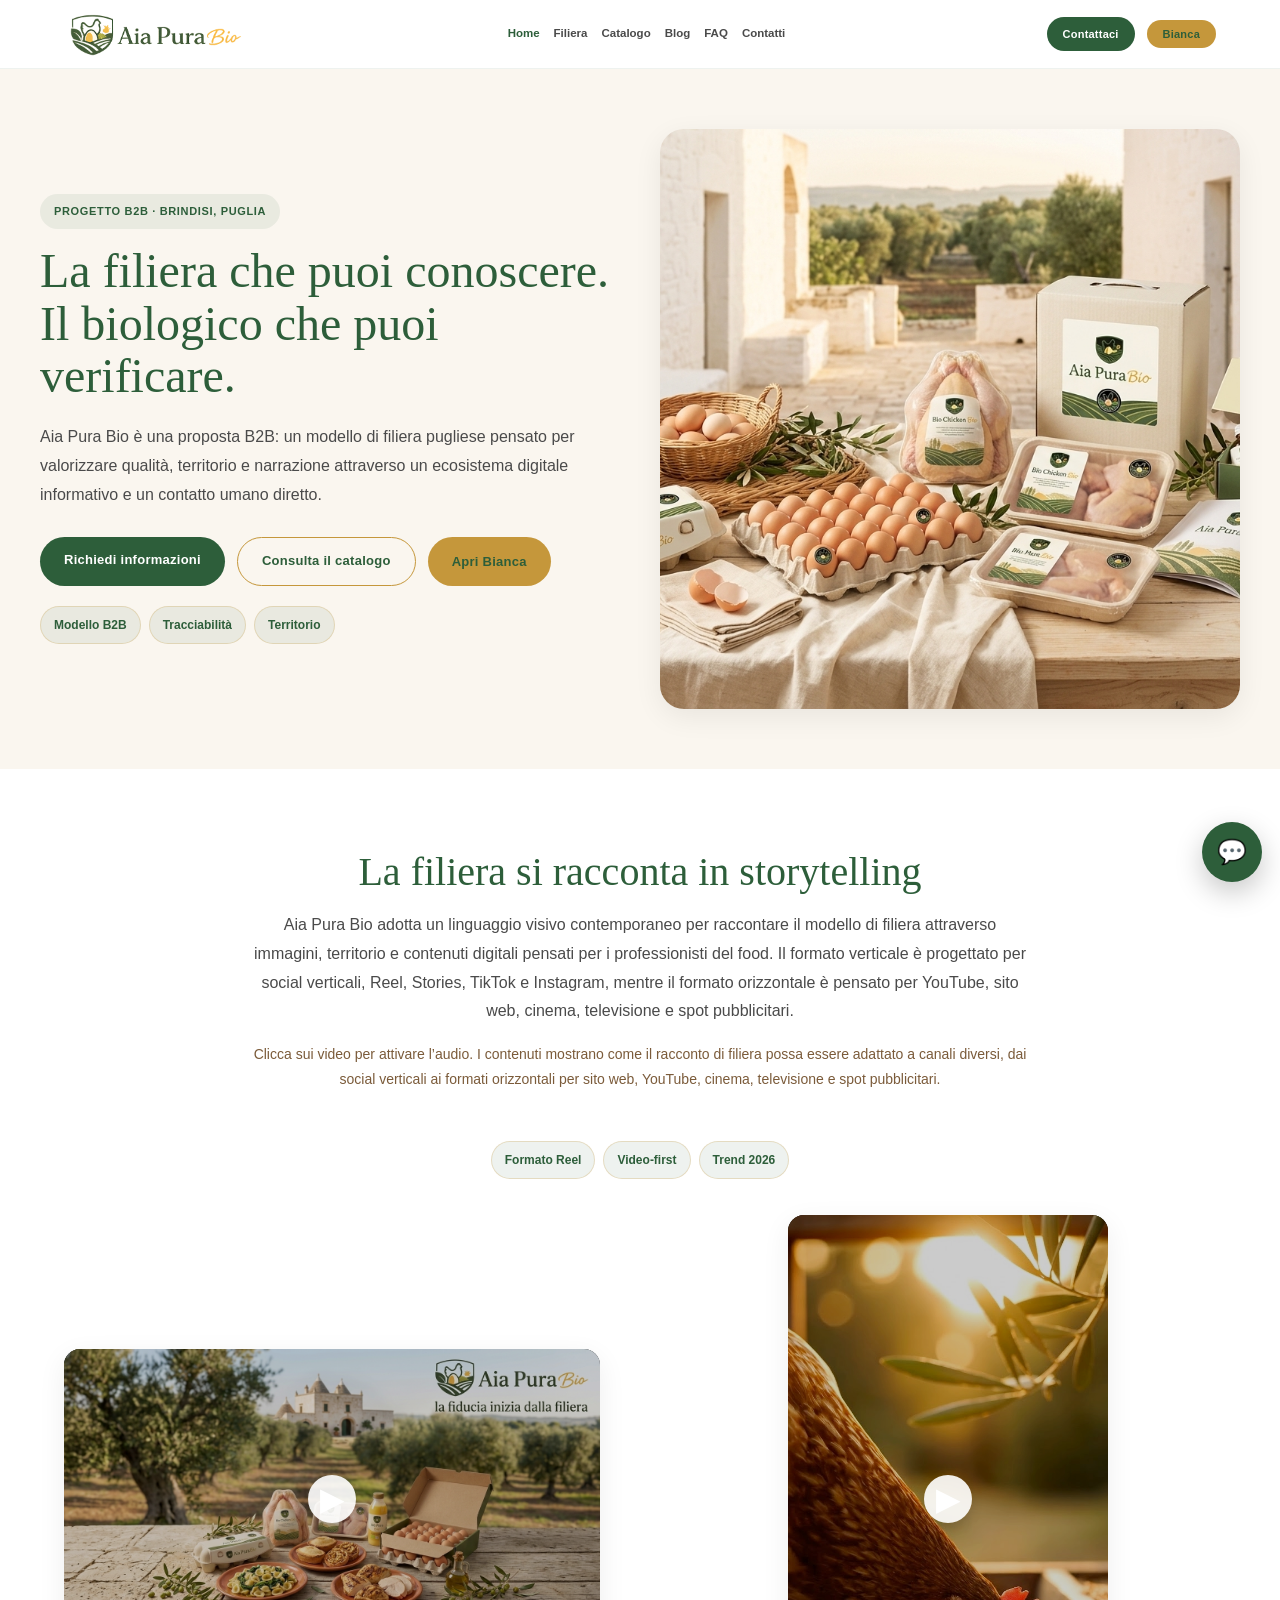
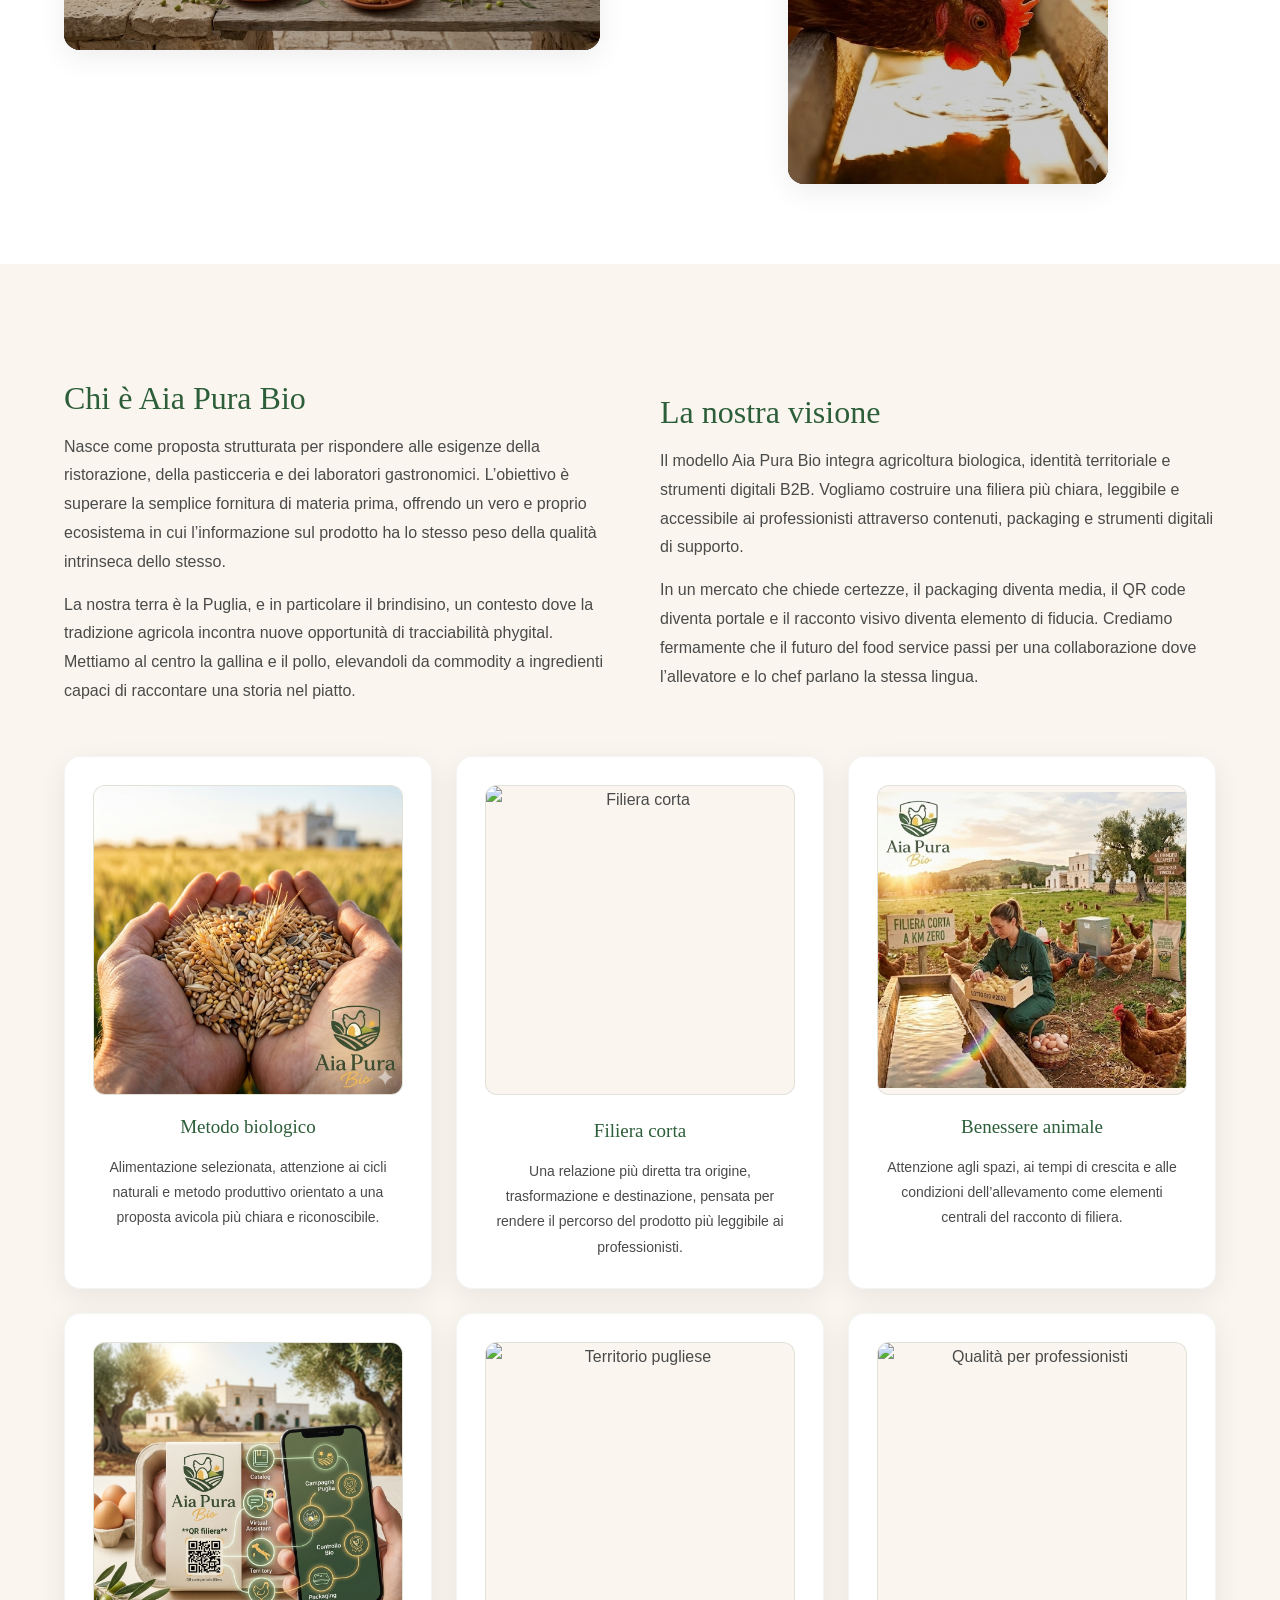
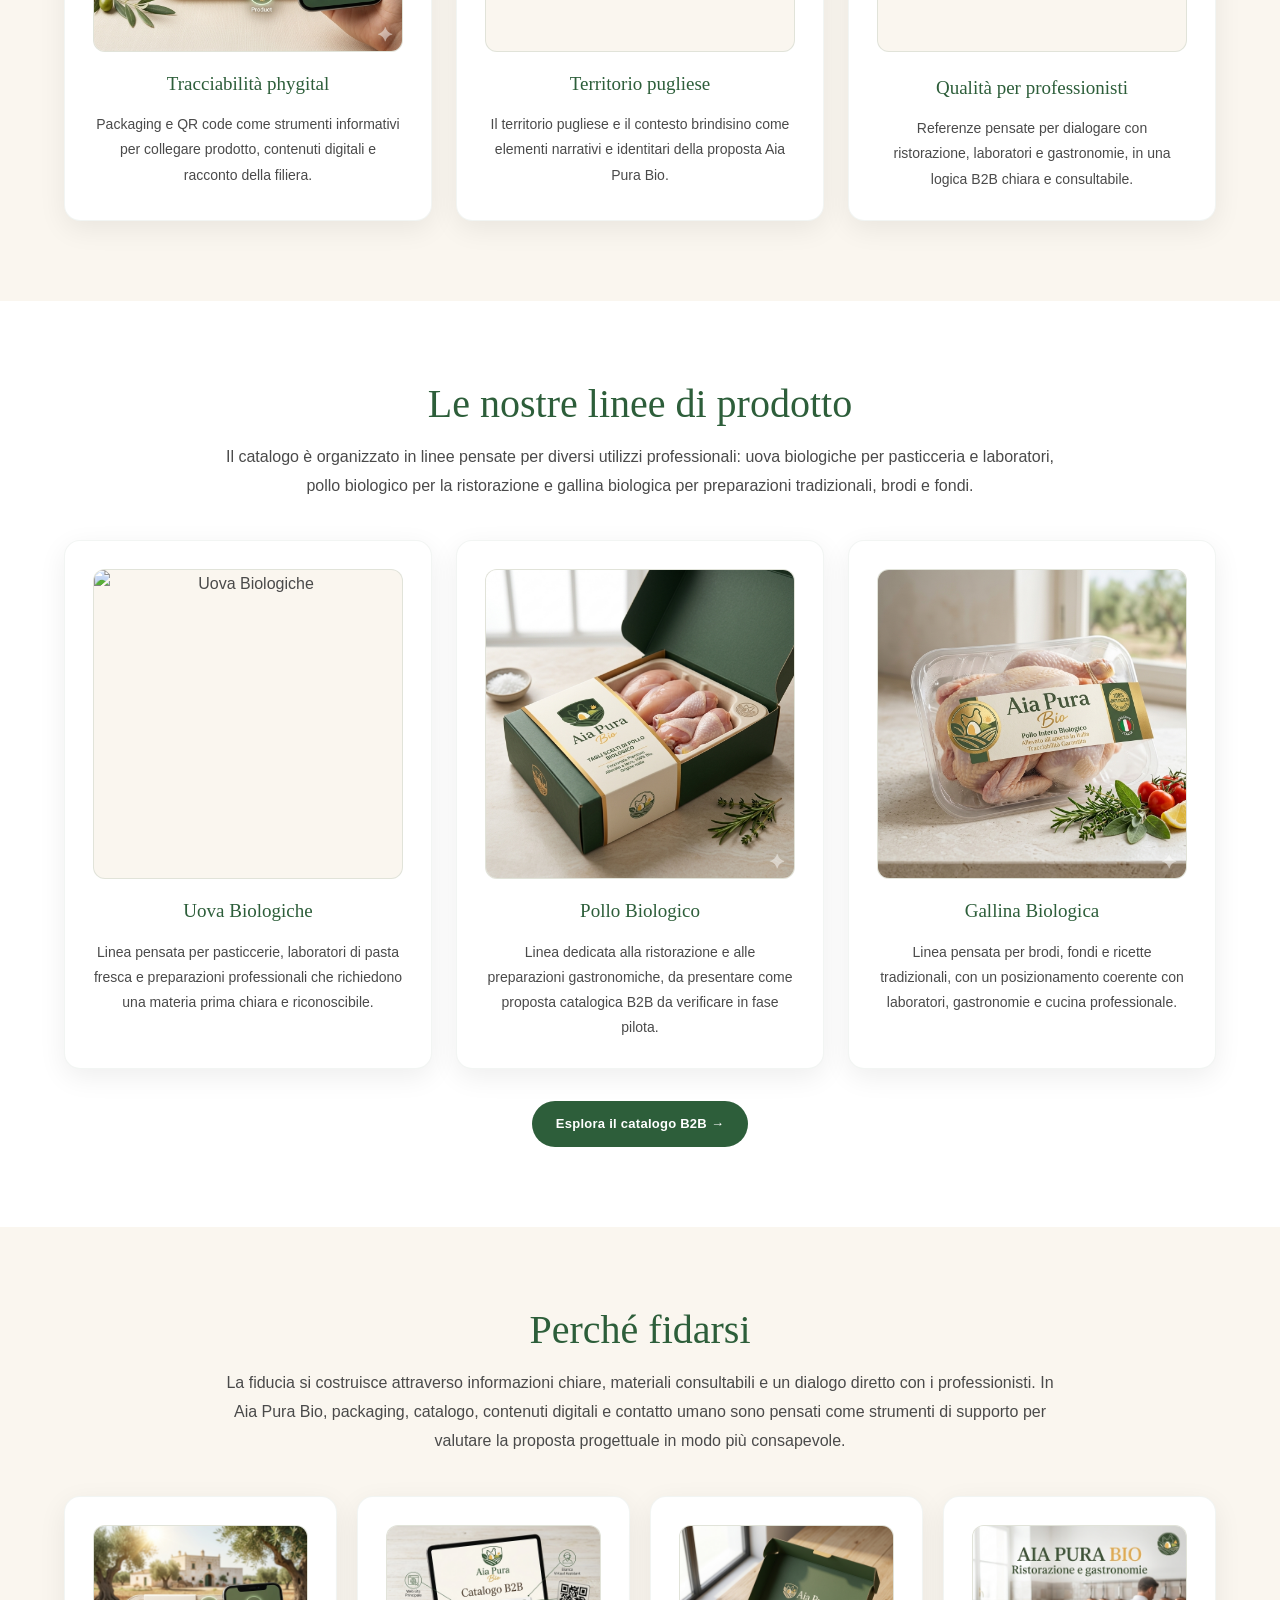
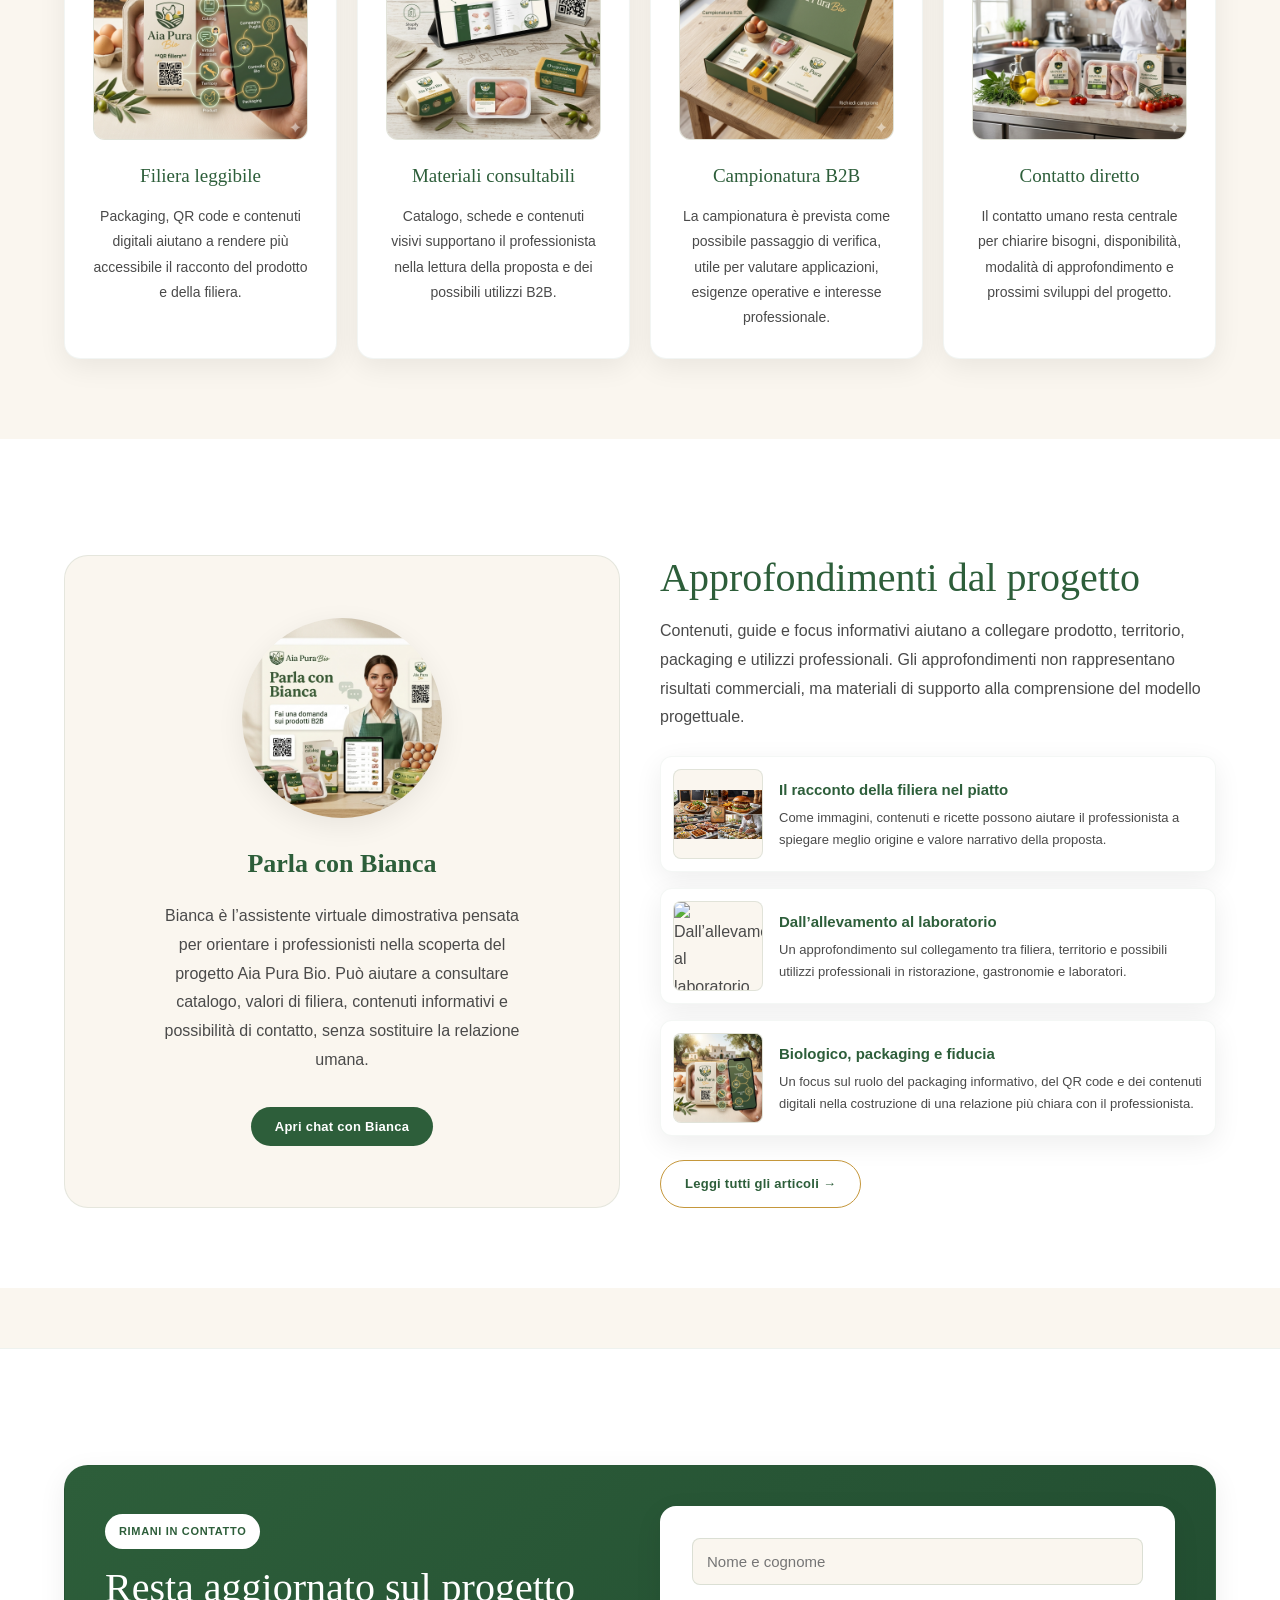
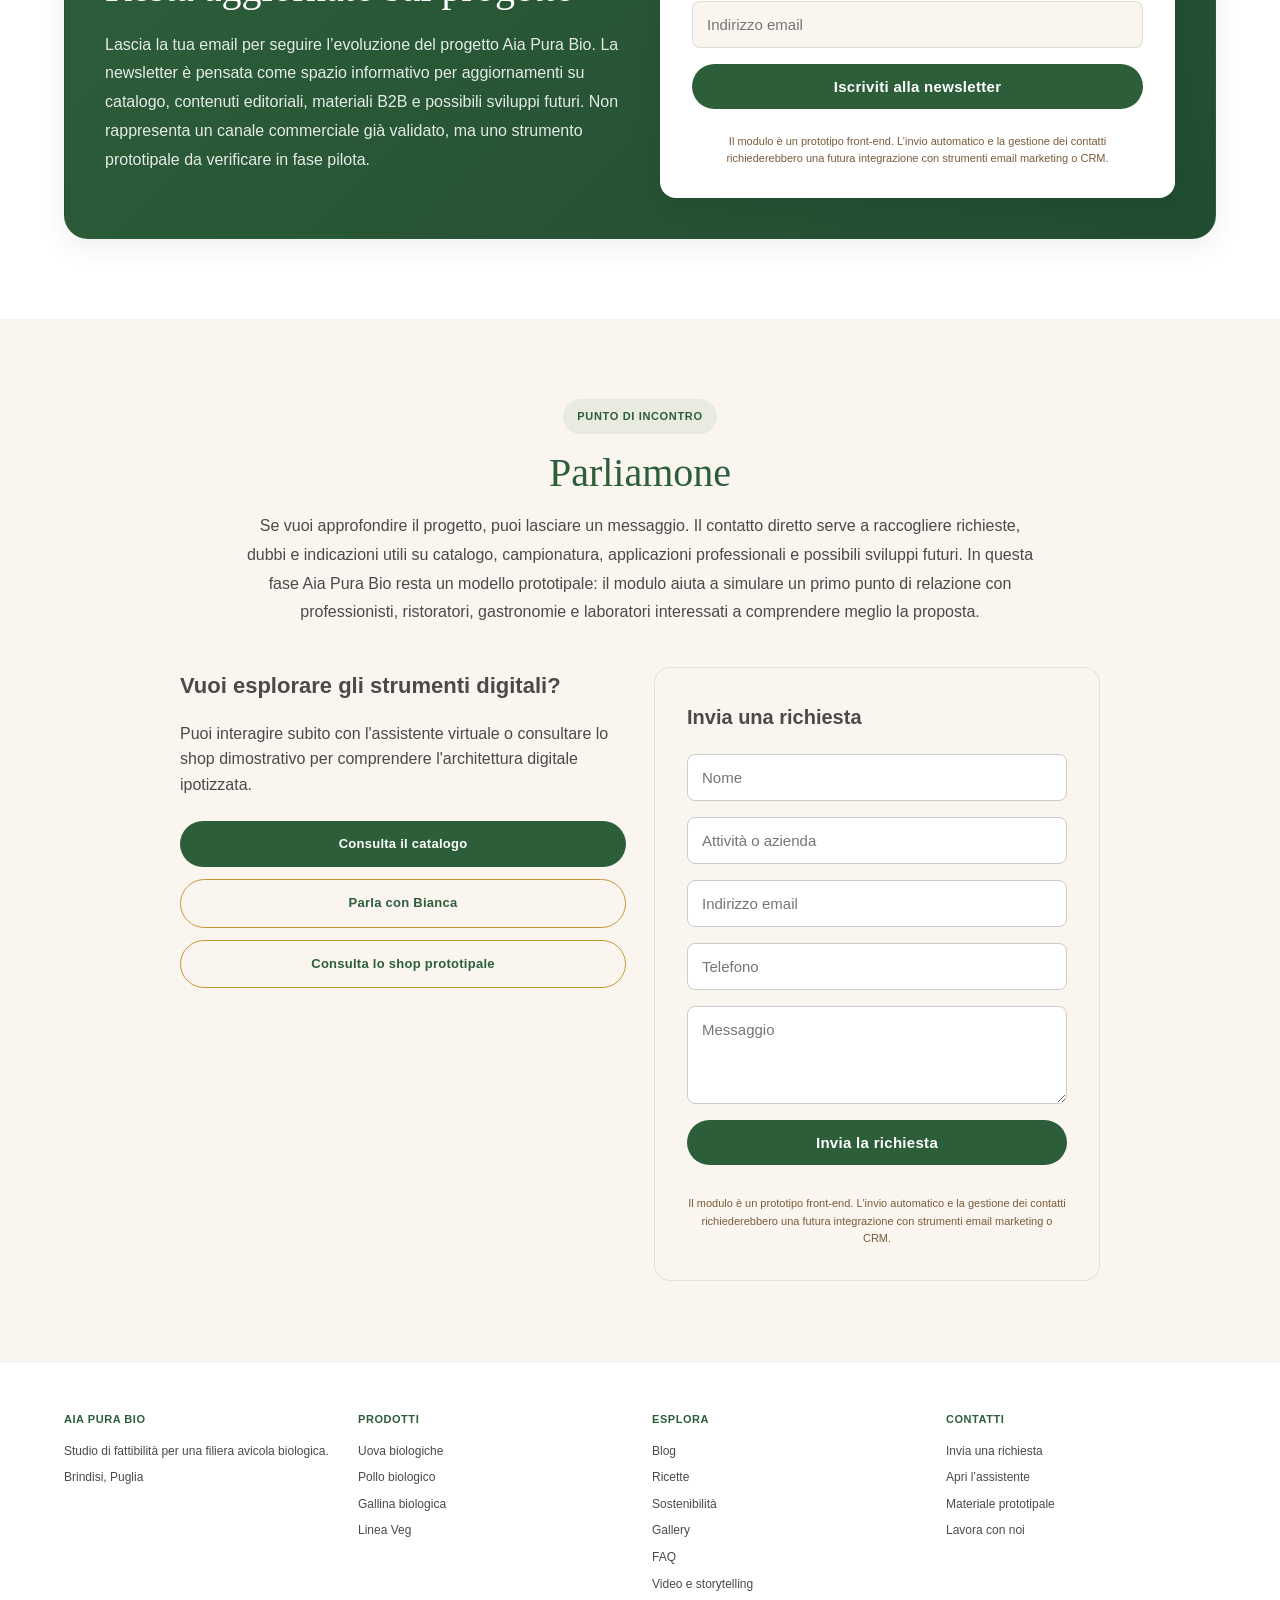
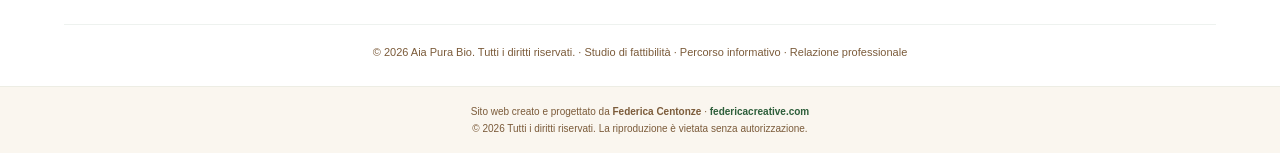
==== commit dd53f3e9: "Migliora usabilità, CTA, anteprime video e SEO Semplificazione della navigazione, introduzione di CT" ====
--- a/index.html
+++ b/index.html
@@ -6,10 +6,11 @@
 <title>Aia Pura Bio - Filiera Avicola Biologica</title>
 <meta name="description" content="Aia Pura Bio racconta una filiera avicola biologica pugliese: uova, pollo e gallina, territorio, prodotto, catalogo e contatto diretto.">
 
-<link rel="canonical" href="https://aiapurabio.myshopify.com/">
+<link rel="canonical" href="https://aiapurabio.github.io/">
 <meta property="og:title" content="Aia Pura Bio - Filiera Avicola Biologica">
 <meta property="og:description" content="Aia Pura Bio racconta prodotti avicoli biologici, territorio pugliese, filiera e catalogo online consultabile.">
 <meta property="og:type" content="website">
+<meta property="og:url" content="https://aiapurabio.github.io/">
 <meta property="og:locale" content="it_IT">
 
 <style>
@@ -168,7 +169,7 @@
 /* Responsive */
 @media(max-width:1024px){.g2,.g3,.g4,.fg2,.fr{grid-template-columns:1fr;}h2.t{font-size:32px;}.pf{width:200px;height:360px;}}
 @media(max-width:768px){.s{padding:56px 0;}.c{padding:0 18px;}.hi{flex-wrap:wrap;min-height:auto;}.nv{order:3;width:100%;gap:8px;overflow-x:auto;padding:6px 0;}h2.t{font-size:26px;}.hc{gap:6px;}.pf{width:170px;height:310px;border-width:5px;border-radius:24px;}#cb{width:52px;height:52px;right:14px;bottom:14px;}#cp{right:10px;left:10px;bottom:76px;width:auto;height:75vh;border-radius:14px;}.gi{width:250px;height:250px;}}
-@media(max-width:480px){.s{padding:40px 0;}.c{padding:0 14px;}h2.t{font-size:22px;}.nv{display:none;}.pf{width:150px;height:270px;}.gi{width:200px;height:200px;}}
+@media(max-width:480px){.s{padding:40px 0;}.c{padding:0 14px;}h2.t{font-size:22px;}.nv{display:flex;order:3;width:100%;justify-content:flex-start;gap:10px;overflow-x:auto;padding:6px 0;scrollbar-width:none;}.nv::-webkit-scrollbar{display:none;}.pf{width:150px;height:270px;}.gi{width:200px;height:200px;}}
 </style>
 </head>
 <body>
@@ -181,19 +182,14 @@
 <a href="#home" class="lo"><img src="assets/images/logo-aia-pura-bio.png" alt="Aia Pura Bio" style="height:48px;"></a>
 <nav class="nv" id="mn">
 <a href="#home">Home</a>
+<a href="#filiera">Filiera</a>
 <a href="#catalogo-p">Catalogo</a>
 <a href="#blog-p">Blog</a>
-<a href="#ricette-p">Ricette</a>
-<a href="#sost-p">Sostenibilit&agrave;</a>
-<a href="#veg-p">Veg</a>
-<a href="#promo-p">Promo</a>
-<a href="#gallery-p">Gallery</a>
 <a href="#faq-p">FAQ</a>
 <a href="#contatti">Contatti</a>
 </nav>
 <div class="hc" style="display:flex;gap:12px;align-items:center;">
-<a href="https://aiapurabio.systeme.io/aiapurabiolinkbio" target="_blank" rel="noopener noreferrer" class="b bo" style="font-size:11px;padding:8px 16px;">Link Bio</a>
-<a href="https://aiapurabio.myshopify.com/" class="b bp" target="_blank" rel="noopener" style="font-size:11px;padding:8px 16px;">Store</a>
+<a href="#contatti" class="b bp" style="font-size:11px;padding:8px 16px;">Contattaci</a>
 <button class="b bs oc" type="button" style="font-size:11px;padding:8px 16px;">Bianca</button>
 </div>
 
@@ -213,19 +209,20 @@
 .bx-img-sm{width:100%;height:160px;object-fit:contain;object-position:center center;background:#FAF6EF;border-radius:12px;margin-bottom:14px;}
 .hero-wrap{display:grid;grid-template-columns:1fr 1fr;gap:40px;align-items:center;padding:60px 0;}
 @media(max-width:900px){.hero-wrap{grid-template-columns:1fr;text-align:center;} .hv{margin-top:24px;}}
+@media(max-width:480px){.hero-wrap{padding:36px 0 44px;}.hero-copy{padding:0 10px;}.hero-copy h1{font-size:34px!important;line-height:1.15;}.hero-copy .sb{font-size:15px;line-height:1.7;}}
 </style>
 
 <!-- HERO -->
 <section class="s" style="background:linear-gradient(180deg,rgba(250,246,239,.8),var(--cr));padding:0;">
 <div class="c hero-wrap">
-<div>
+<div class="hero-copy">
 <div class="k">Progetto B2B &middot; Brindisi, Puglia</div>
 <h1 style="margin:0 0 20px;font-size:48px;line-height:1.1;color:var(--g);font-family:Georgia,serif;font-weight:400;">La filiera che puoi conoscere. Il biologico che puoi verificare.</h1>
 <p class="sb" style="margin-bottom:28px;">Aia Pura Bio &egrave; una proposta B2B: un modello di filiera pugliese pensato per valorizzare qualit&agrave;, territorio e narrazione attraverso un ecosistema digitale informativo e un contatto umano diretto.</p>
 <div style="display:flex;flex-wrap:wrap;gap:12px;margin-bottom:20px;">
-<a href="#catalogo-p" class="b bp">Scopri il catalogo</a>
-<a href="https://aiapurabio.myshopify.com/" target="_blank" rel="noopener noreferrer" class="b bs">Vai allo shop</a>
-<a href="https://aiapurabio.myshopify.com/" target="_blank" rel="noopener noreferrer" class="b bo">Richiedi campione</a>
+<a href="#contatti" class="b bp">Richiedi informazioni</a>
+<a href="#catalogo-p" class="b bo">Consulta il catalogo</a>
+<button class="b bs oc" type="button">Apri Bianca</button>
 </div>
 <div class="bl" style="justify-content:flex-start;">
 <span class="bd">Modello B2B</span><span class="bd">Tracciabilit&agrave;</span><span class="bd">Territorio</span>
@@ -239,7 +236,7 @@
 
 
 <!-- STORYTELLING E VIDEO -->
-<section class="s sa">
+<section class="s sa" id="filiera">
 <div class="c ct">
 <h2 class="t">La filiera si racconta in storytelling</h2>
 <p class="sb" style="margin-bottom:16px;">Aia Pura Bio adotta un linguaggio visivo contemporaneo per raccontare il modello di filiera attraverso immagini, territorio e contenuti digitali pensati per i professionisti del food. Il formato verticale &egrave; progettato per social verticali, Reel, Stories, TikTok e Instagram, mentre il formato orizzontale &egrave; pensato per YouTube, sito web, cinema, televisione e spot pubblicitari.</p>
@@ -250,16 +247,16 @@
   <!-- VIDEO ORIZZONTALE -->
   <div style="width:100%;">
     <div class="vid-c" style="aspect-ratio:16/9; border-radius:16px; overflow:hidden; box-shadow:var(--sh); position:relative; background:#000;" onclick="toggleVid(this)">
-      <video class="story-vid" src="assets/videos/spot-orizzontale-aia-pura-bio-01.mp4" muted loop playsinline preload="metadata" style="width:100%;height:100%;object-fit:cover;"></video>
-      <div class="vid-ov" style="position:absolute;top:0;left:0;width:100%;height:100%;display:flex;align-items:center;justify-content:center;background:rgba(0,0,0,0.2);cursor:pointer;"><div class="vid-ic" style="font-size:32px;color:#fff;">&#128263;</div></div>
+      <video class="story-vid" src="assets/videos/spot-orizzontale-aia-pura-bio-01.mp4" poster="assets/images/cover-spot-orizzontale.png" muted loop playsinline preload="metadata" style="width:100%;height:100%;object-fit:cover;"></video>
+      <div class="vid-ov" style="position:absolute;top:0;left:0;width:100%;height:100%;display:flex;align-items:center;justify-content:center;background:rgba(0,0,0,0.2);cursor:pointer;"><div class="vid-ic" style="font-size:32px;color:#fff;">&#9654;</div></div>
     </div>
   </div>
 
   <!-- VIDEO VERTICALE -->
   <div style="width:100%; display:flex; justify-content:center;">
     <div class="vid-c" style="aspect-ratio:9/16; width:100%; max-width:320px; border-radius:16px; overflow:hidden; box-shadow:var(--sh); position:relative; background:#000;" onclick="toggleVid(this)">
-      <video class="story-vid" src="assets/videos/spot-verticale-filiera-aia-pura-bio.mp4" muted loop playsinline preload="metadata" style="width:100%;height:100%;object-fit:cover;"></video>
-      <div class="vid-ov" style="position:absolute;top:0;left:0;width:100%;height:100%;display:flex;align-items:center;justify-content:center;background:rgba(0,0,0,0.2);cursor:pointer;"><div class="vid-ic" style="font-size:32px;color:#fff;">&#128263;</div></div>
+      <video class="story-vid" src="assets/videos/spot-verticale-filiera-aia-pura-bio.mp4" poster="assets/images/cover-storytelling-verticale.png" muted loop playsinline preload="metadata" style="width:100%;height:100%;object-fit:cover;"></video>
+      <div class="vid-ov" style="position:absolute;top:0;left:0;width:100%;height:100%;display:flex;align-items:center;justify-content:center;background:rgba(0,0,0,0.2);cursor:pointer;"><div class="vid-ic" style="font-size:32px;color:#fff;">&#9654;</div></div>
     </div>
   </div>
 </div>
@@ -1842,7 +1839,7 @@
 <div class="cd ct"><img class="cd-img" src="assets/images/bianca-assistente-virtuale.png" alt="Rete e supporto"><h3>Rete e supporto</h3><p>Le opportunit&agrave; di collaborazione dovranno essere verificate con operatori, fornitori e professionisti del settore, mantenendo il progetto nel perimetro di uno studio di fattibilit&agrave;.</p></div>
 </div>
 <div class="ct" style="margin-top:24px;">
-<a href="javascript:void(0)" class="b bp oc">Parla con noi</a>
+<a href="#contatti" class="b bp">Contattaci</a>
 <a href="#catalogo-p" class="b bo" style="margin-left:10px;">Consulta il catalogo</a>
 </div>
 </div></section>
@@ -1855,7 +1852,7 @@
 <div class="fc"><h4>Aia Pura Bio</h4><p>Studio di fattibilit&agrave; per una filiera avicola biologica.</p><p>Brindisi, Puglia</p></div>
 <div class="fc"><h4>Prodotti</h4><a href="#catalogo-p">Uova biologiche</a><a href="#catalogo-p">Pollo biologico</a><a href="#catalogo-p">Gallina biologica</a><a href="#veg-p">Linea Veg</a></div>
 <div class="fc"><h4>Esplora</h4><a href="#blog-p">Blog</a><a href="#ricette-p">Ricette</a><a href="#sost-p">Sostenibilit&agrave;</a><a href="#gallery-p">Gallery</a><a href="#faq-p">FAQ</a><a href="#promo-p">Video e storytelling</a></div>
-<div class="fc"><h4>Contatti</h4><a href="#contatti">Invia una richiesta</a><a href="javascript:void(0)" class="oc">Apri l&rsquo;assistente</a><a href="javascript:void(0)">Materiale prototipale</a><a href="#delivery-p">Lavora con noi</a></div>
+<div class="fc"><h4>Contatti</h4><a href="#contatti">Invia una richiesta</a><a href="javascript:void(0)" class="oc">Apri l&rsquo;assistente</a><a href="#promo-p">Materiale prototipale</a><a href="#delivery-p">Lavora con noi</a></div>
 </div>
 <div class="fb">
 <p>&copy; 2026 Aia Pura Bio. Tutti i diritti riservati. &middot; Studio di fattibilit&agrave; &middot; Percorso informativo &middot; Relazione professionale</p>
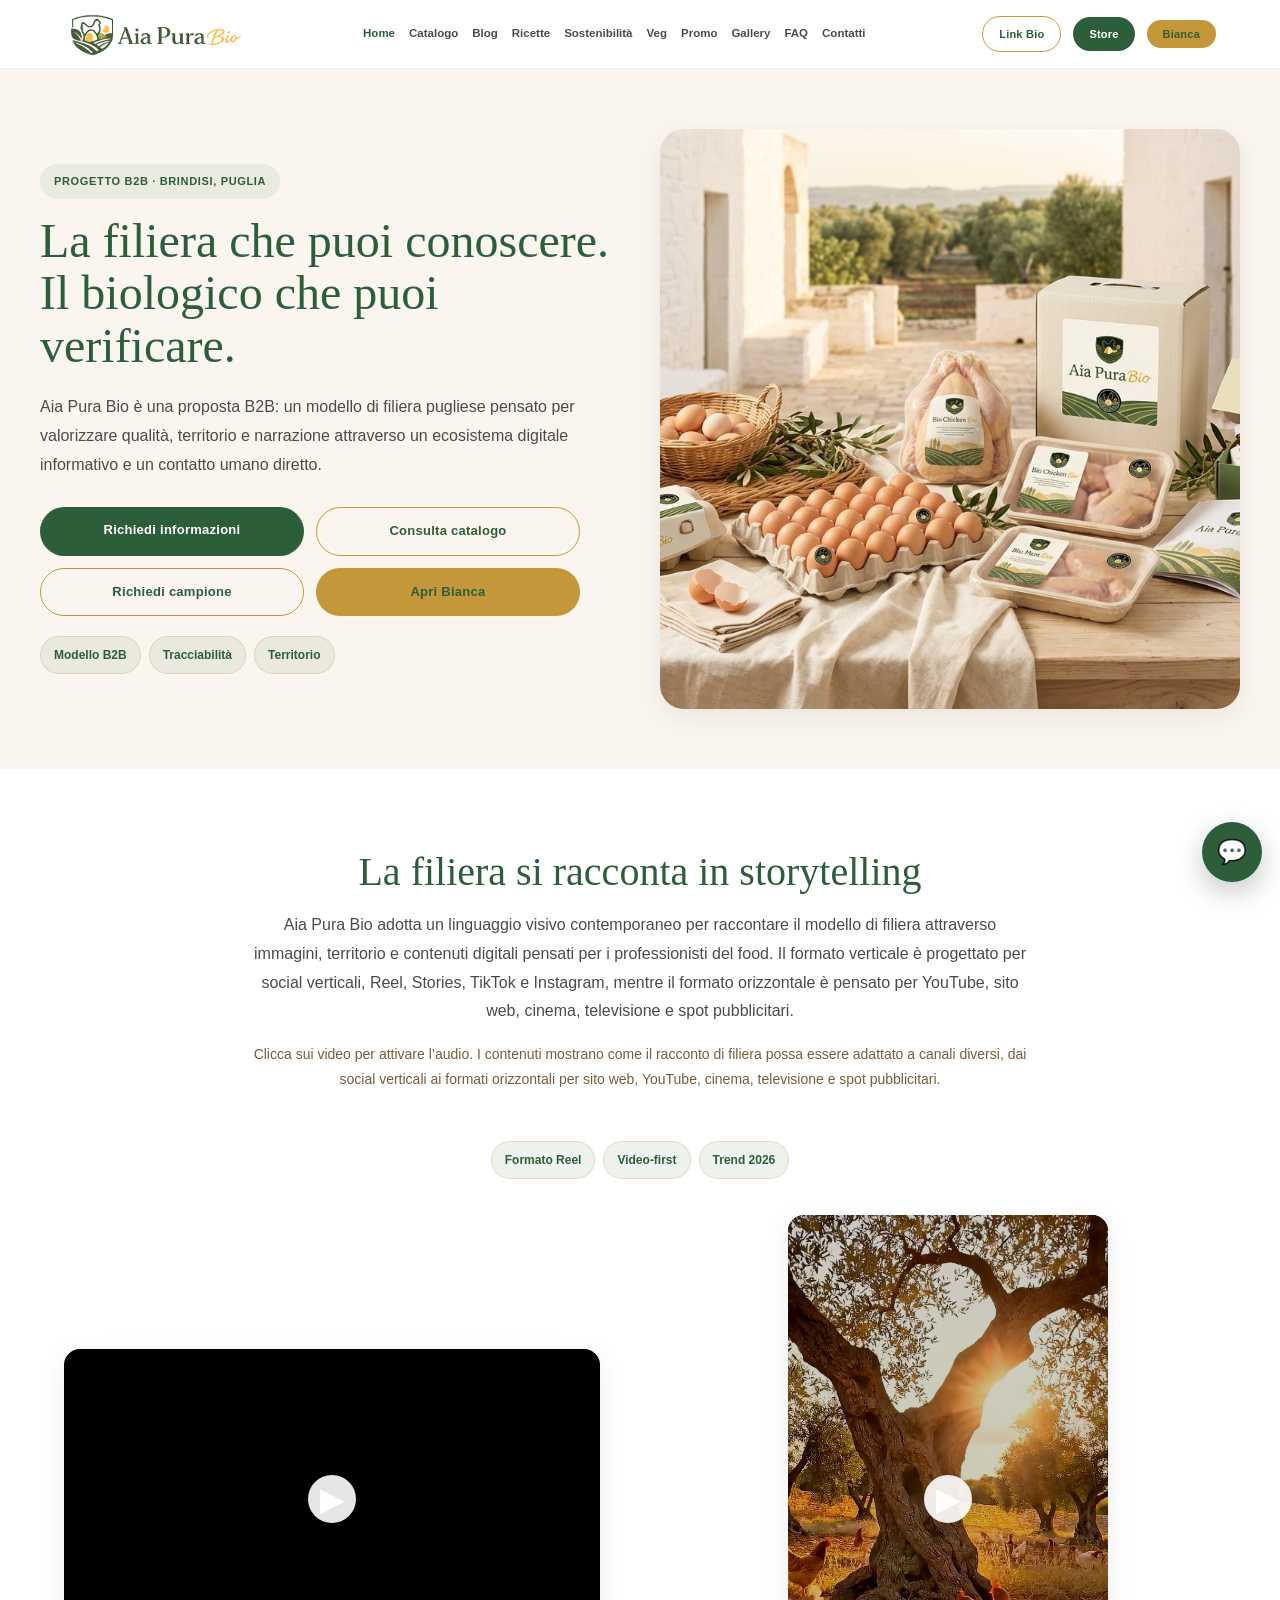
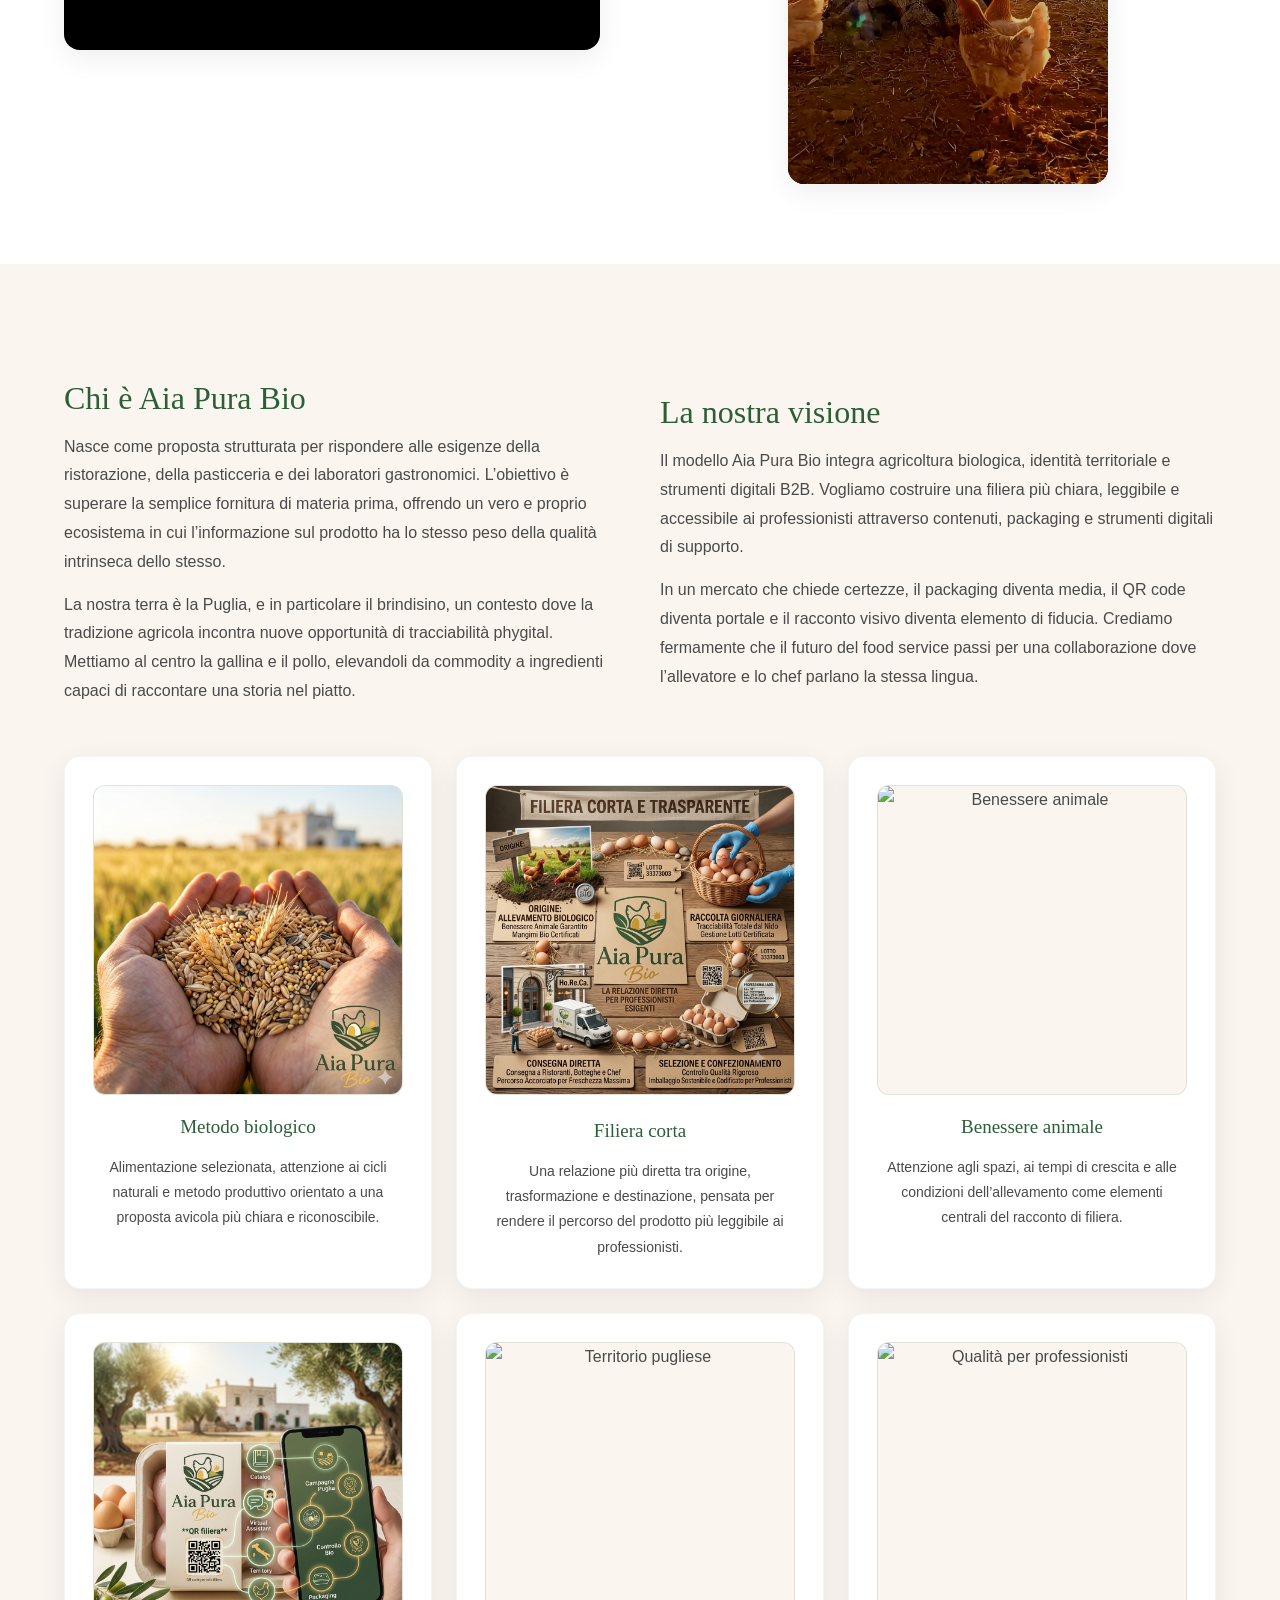
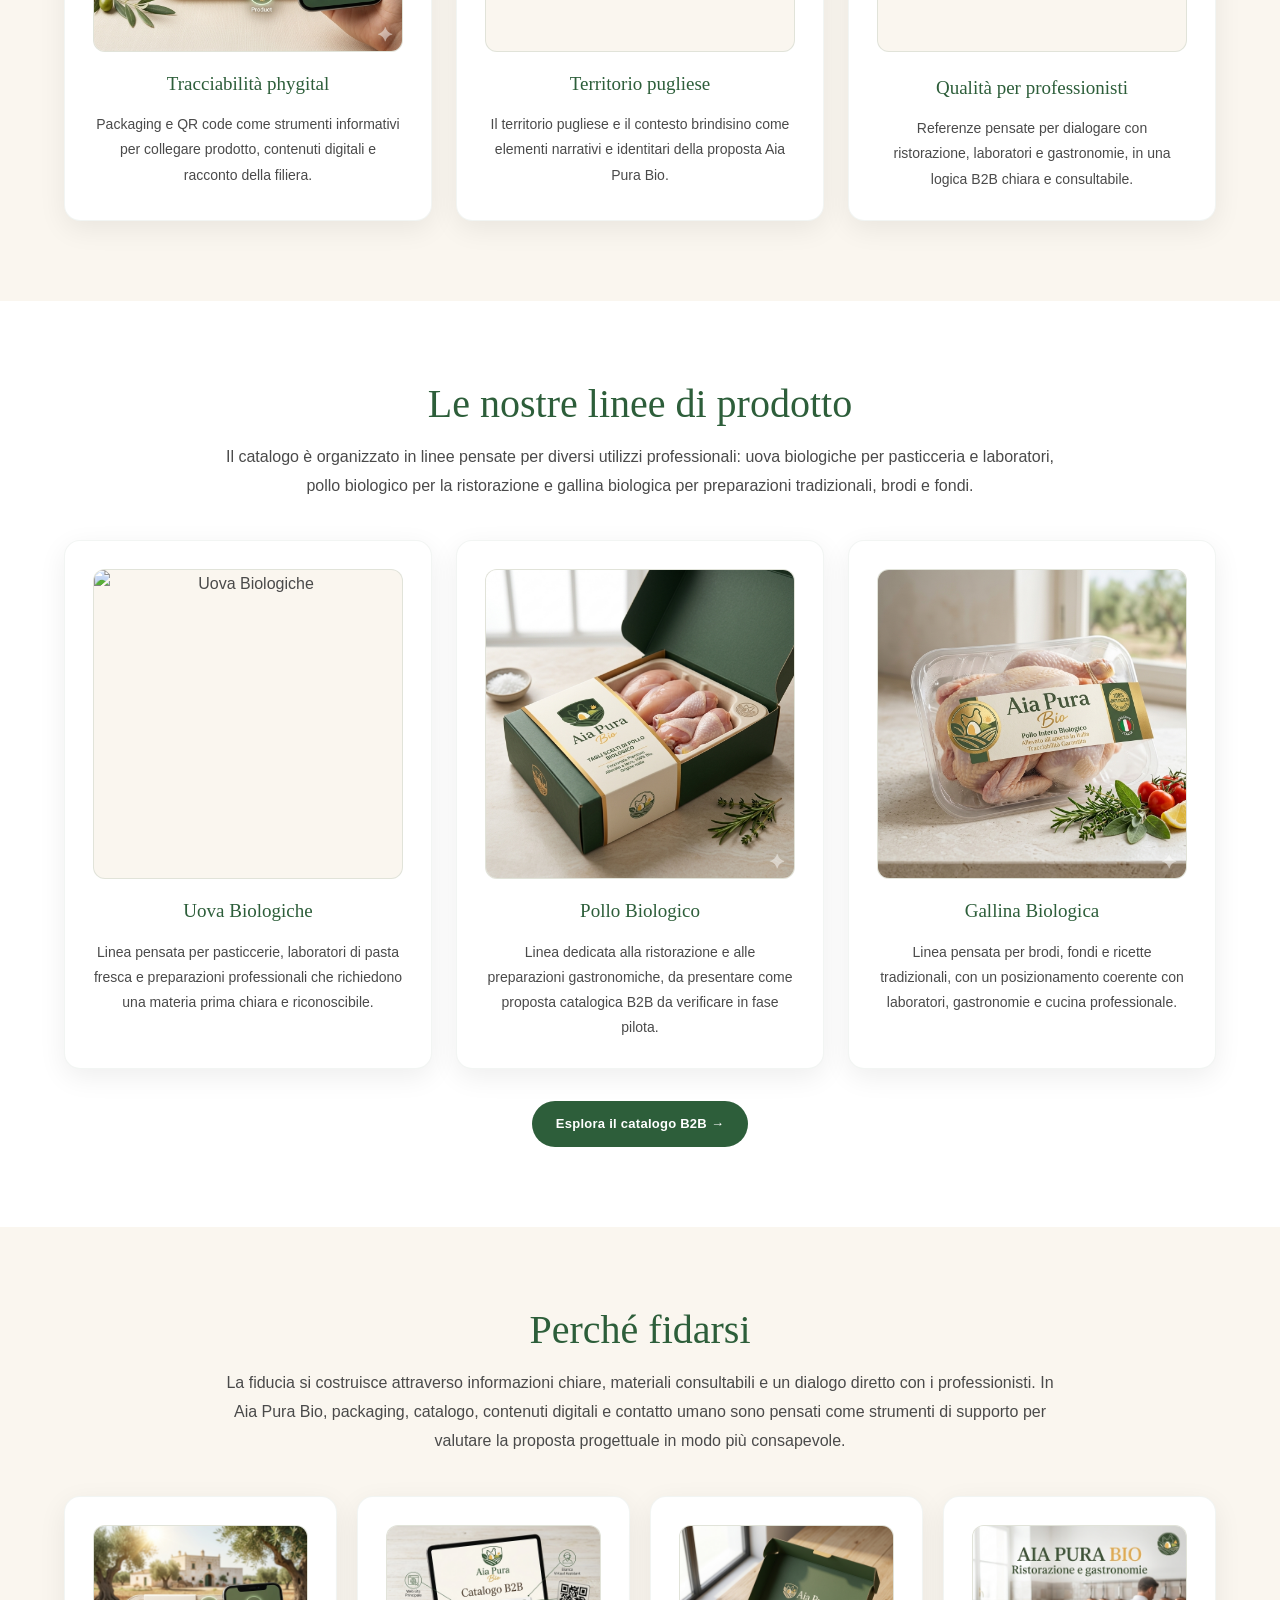
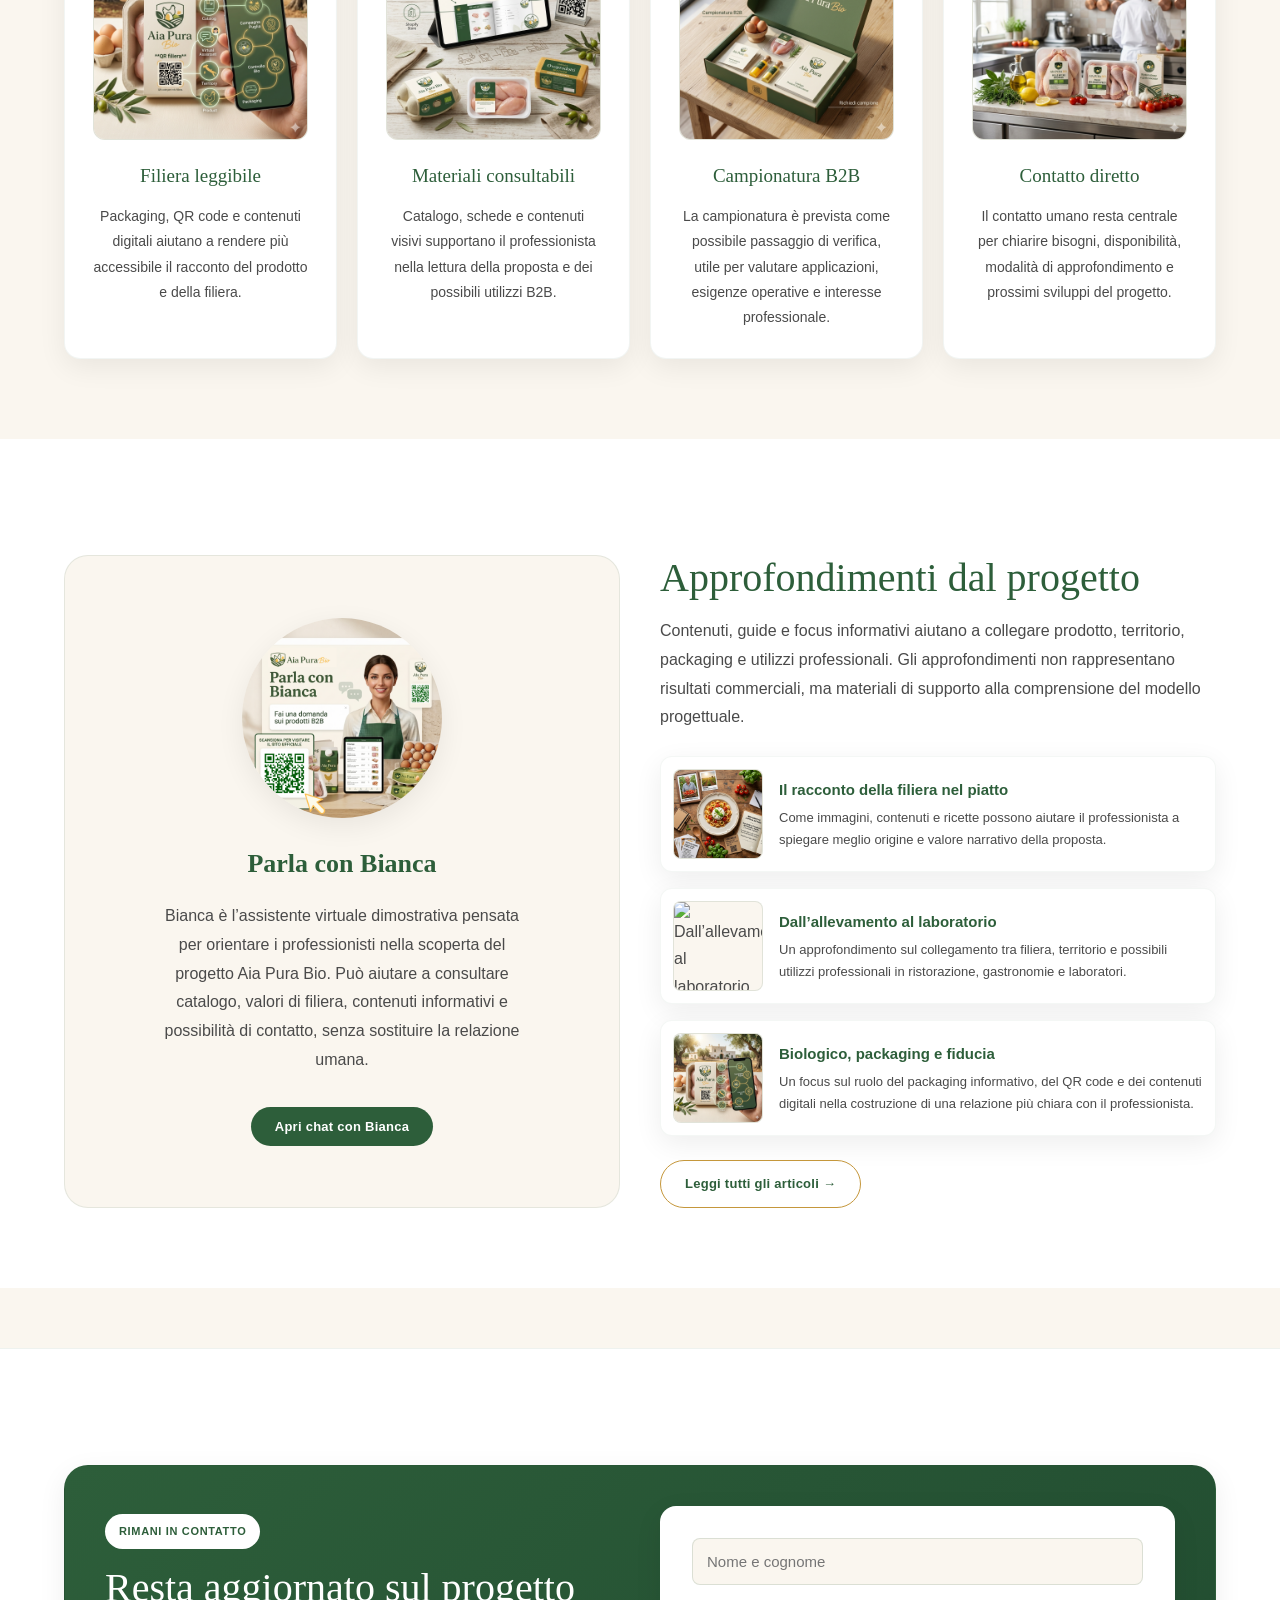
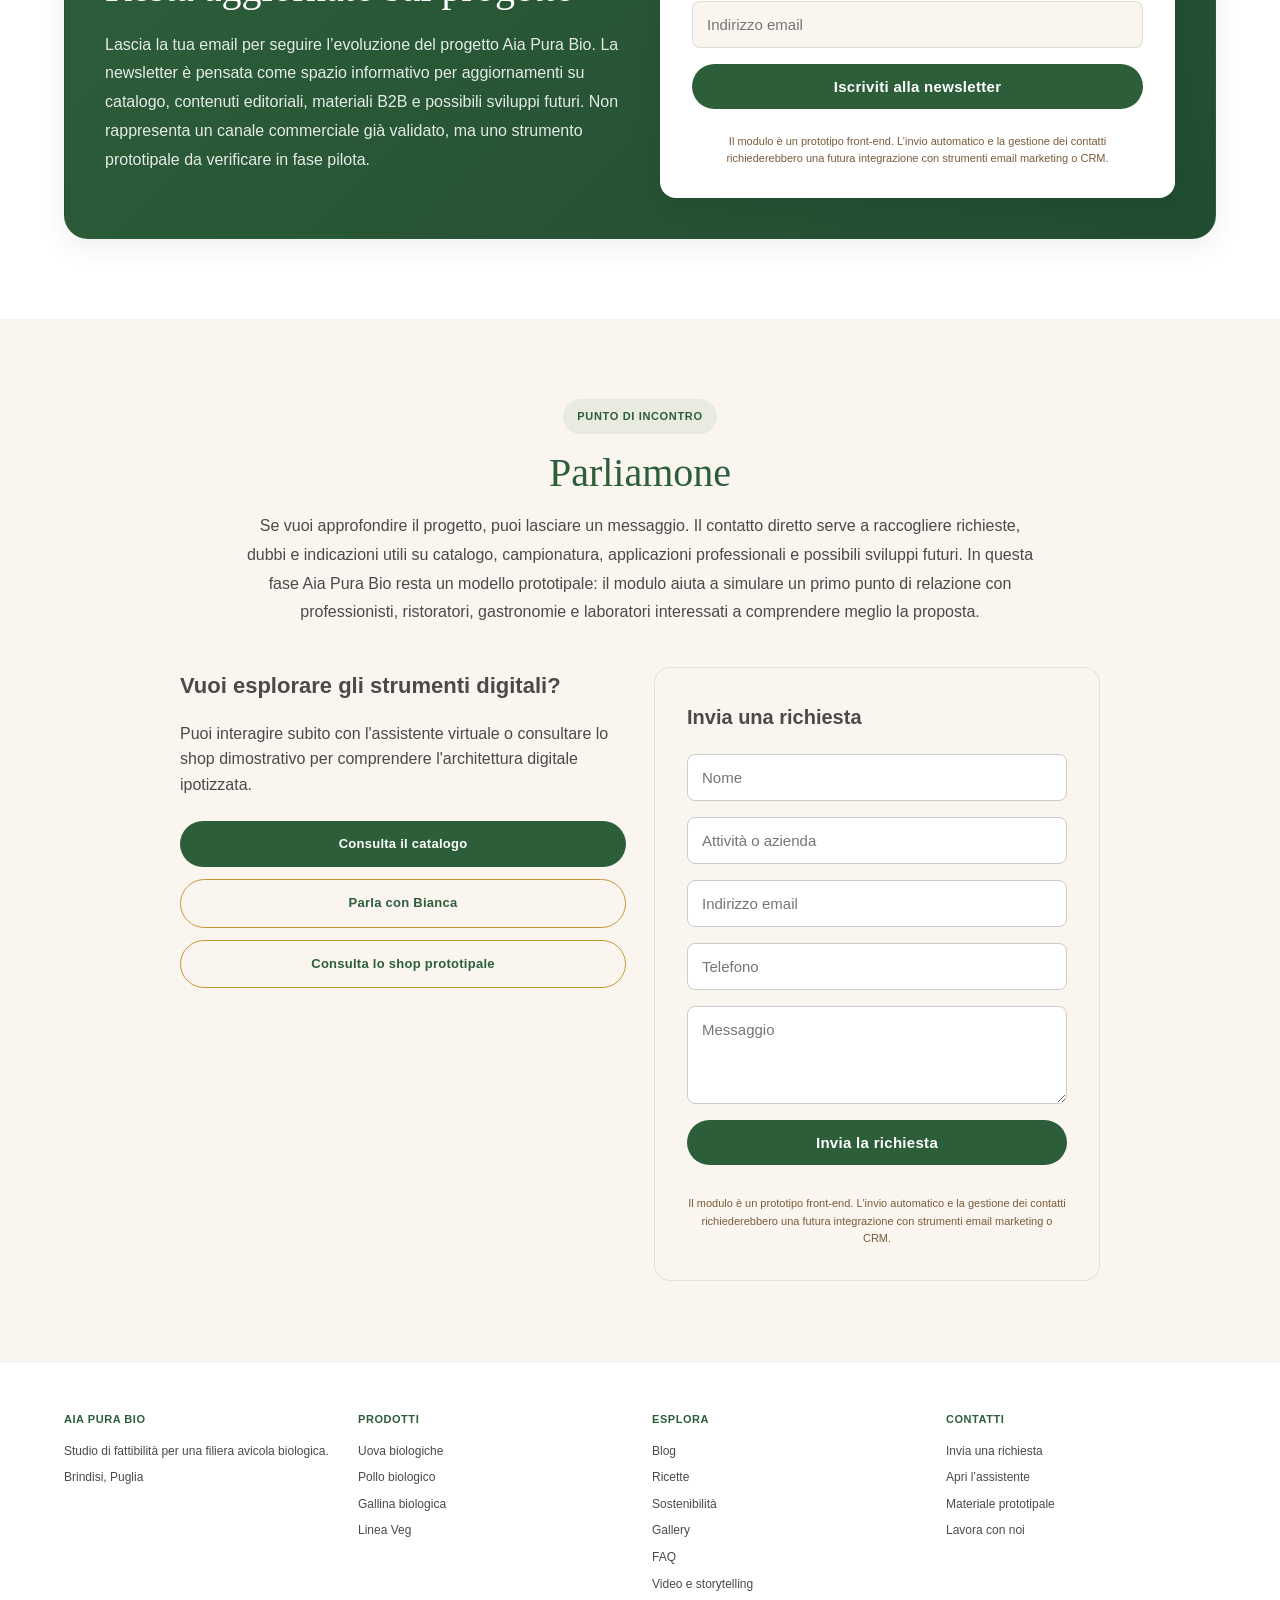
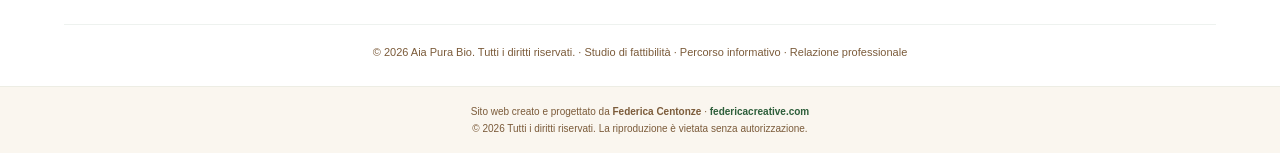
==== commit d49afed2: "Aggiorna Gallery narrativa e spot finali AIA PURA BIO Revisionata la Gallery con testi narrativi, ti" ====
--- a/index.html
+++ b/index.html
@@ -1,1917 +1,3470 @@
 <!DOCTYPE html>
 <html lang="it">
+
 <head>
-<meta charset="UTF-8">
-<meta name="viewport" content="width=device-width, initial-scale=1.0">
-<title>Aia Pura Bio - Filiera Avicola Biologica</title>
-<meta name="description" content="Aia Pura Bio racconta una filiera avicola biologica pugliese: uova, pollo e gallina, territorio, prodotto, catalogo e contatto diretto.">
-
-<link rel="canonical" href="https://aiapurabio.github.io/">
-<meta property="og:title" content="Aia Pura Bio - Filiera Avicola Biologica">
-<meta property="og:description" content="Aia Pura Bio racconta prodotti avicoli biologici, territorio pugliese, filiera e catalogo online consultabile.">
-<meta property="og:type" content="website">
-<meta property="og:url" content="https://aiapurabio.github.io/">
-<meta property="og:locale" content="it_IT">
-
-<style>
-:root{--g:#2D5E3A;--ol:#6B8E23;--gd:#C5973B;--cr:#FAF6EF;--w:#FFFFFF;--gr:#4A4A4A;--br:#7B5B3A;--sh:0 8px 28px rgba(0,0,0,.07);--mx:1200px;}
-*{margin:0;padding:0;box-sizing:border-box;}
-html{scroll-behavior:smooth;}
-body{font-family:'Segoe UI',Arial,sans-serif;color:var(--gr);background:var(--cr);line-height:1.7;}
-img,video,iframe{display:block;max-width:100%;}
-a{text-decoration:none;color:inherit;}
-.w{width:100%;min-height:100vh;}
-.c{width:100%;max-width:var(--mx);margin:0 auto;padding:0 24px;}
-.s{padding:80px 0;}.sa{background:var(--w);}
-.ct{text-align:center;}
-h2.t{margin:0 0 16px;font-size:40px;line-height:1.15;color:var(--g);font-family:Georgia,serif;font-weight:400;}
-.sb{font-size:16px;line-height:1.8;color:var(--gr);max-width:780px;}
-.ct .sb{margin:0 auto;}
-.k{display:inline-block;margin-bottom:16px;padding:8px 14px;border-radius:999px;background:rgba(45,94,58,.08);color:var(--g);font-size:11px;font-weight:700;text-transform:uppercase;letter-spacing:.06em;}
-.bd{display:inline-flex;align-items:center;padding:8px 13px;border-radius:999px;background:rgba(45,94,58,.08);color:var(--g);border:1px solid rgba(197,151,59,.25);font-size:12px;font-weight:700;}
-.bl{display:flex;flex-wrap:wrap;gap:8px;margin-top:16px;}
-.b{display:inline-block;padding:12px 24px;border-radius:999px;font-weight:700;font-size:13px;letter-spacing:.02em;transition:all .25s;border:none;cursor:pointer;text-align:center;}
-.bp{background:var(--g);color:var(--w);}.bp:hover{background:var(--ol);transform:translateY(-1px);}
-.bs{background:var(--gd);color:var(--g);}
-.bo{background:transparent;color:var(--g);border:1.5px solid var(--gd);}.bo:hover{background:rgba(197,151,59,.08);}
-
-/* Header */
-.hd{position:sticky;top:0;z-index:100;background:rgba(255,255,255,.97);backdrop-filter:blur(12px);border-bottom:1px solid rgba(45,94,58,.08);}
-.hi{min-height:68px;display:flex;align-items:center;justify-content:space-between;gap:14px;padding:8px 0;}
-.lo img{height:42px;width:auto;}
-.nv{display:flex;align-items:center;gap:14px;flex:1;justify-content:center;flex-wrap:wrap;}
-.nv a{color:var(--gr);font-size:11.5px;font-weight:600;transition:color .2s;white-space:nowrap;}
-.nv a:hover,.nv a.ac{color:var(--g);}
-.hc{display:flex;gap:8px;flex-shrink:0;}
-
-/* Grids */
-.g2{display:grid;grid-template-columns:1fr 1fr;gap:36px;margin-top:36px;align-items:center;}
-.g3{display:grid;grid-template-columns:repeat(3,1fr);gap:24px;margin-top:36px;}
-.g4{display:grid;grid-template-columns:repeat(4,1fr);gap:20px;margin-top:36px;}
-
-/* Cards */
-.cd{background:var(--w);border-radius:16px;padding:28px;box-shadow:var(--sh);border:1px solid rgba(45,94,58,.06);height:100%;overflow:hidden;}
-.cd h3{margin:0 0 12px;font-size:19px;color:var(--g);font-family:Georgia,serif;font-weight:400;}
-.cd p{font-size:14px;line-height:1.8;}
-.cd-img{width:100%;height:180px;object-fit:cover;border-radius:12px;margin-bottom:16px;}
-
-/* Media box */
-.mb{border-radius:18px;overflow:hidden;box-shadow:var(--sh);border:1px solid rgba(45,94,58,.08);background:#f0ede7;}
-.mb img{width:100%;height:100%;object-fit:cover;}
-
-/* Product card */
-.pc{background:var(--w);border-radius:18px;padding:32px;box-shadow:var(--sh);border:1px solid rgba(45,94,58,.06);}
-.pc h3{margin:0 0 12px;font-size:26px;color:var(--g);font-family:Georgia,serif;}
-.pc p{margin:0 0 14px;font-size:15px;line-height:1.8;}
-.pu{display:inline-block;padding:9px 13px;background:rgba(45,94,58,.05);border-left:3px solid var(--g);border-radius:4px;font-size:13px;color:var(--g);font-weight:700;margin:12px 0;}
-.vl{list-style:none;margin:14px 0 18px;}.vl li{position:relative;padding:7px 0 7px 22px;font-size:14px;line-height:1.75;}
-.vl li::before{content:"\2713";position:absolute;left:0;top:7px;color:var(--g);font-weight:700;}
-.sp{display:grid;grid-template-columns:1fr 1fr;gap:14px;margin-top:16px;padding:16px 0;border-top:1px solid rgba(45,94,58,.1);border-bottom:1px solid rgba(45,94,58,.1);}
-.sl{display:block;margin-bottom:3px;color:var(--br);font-size:10px;font-weight:700;text-transform:uppercase;letter-spacing:.06em;}
-.sv{color:var(--gr);font-size:13px;}
-
-/* CTA */
-.cs{background:var(--w);border-radius:18px;padding:48px 36px;text-align:center;box-shadow:var(--sh);border:1px solid rgba(45,94,58,.06);}
-.cs h2{margin:0 0 14px;font-size:32px;color:var(--g);font-family:Georgia,serif;}
-.cs p{margin:0 auto 22px;max-width:700px;font-size:15px;line-height:1.8;}
-
-/* Blog */
-.bc{background:var(--w);border-radius:16px;overflow:hidden;box-shadow:var(--sh);border:1px solid rgba(45,94,58,.06);height:100%;}
-.bi{width:100%;height:220px;object-fit:cover;display:block;}
-.bx{padding:22px;}
-.bx h3{margin:0 0 8px;font-size:17px;color:var(--g);font-family:Georgia,serif;}
-.bx p{font-size:13px;line-height:1.75;}
-
-/* FAQ */
-.fi{background:var(--w);border-radius:14px;padding:18px 20px;margin-bottom:12px;border:1px solid rgba(45,94,58,.06);box-shadow:var(--sh);}
-.fq{display:flex;justify-content:space-between;align-items:center;gap:14px;font-size:15px;font-weight:700;color:var(--g);cursor:pointer;}
-.ft{font-size:16px;transition:transform .3s;flex-shrink:0;}
-.fa{display:none;margin-top:10px;padding-top:10px;border-top:1px solid rgba(45,94,58,.1);font-size:14px;line-height:1.8;}
-.fi.ac .fa{display:block;}.fi.ac .ft{transform:rotate(180deg);}
-
-/* Form */
-.fm{background:var(--w);border-radius:18px;padding:32px;box-shadow:var(--sh);border:1px solid rgba(45,94,58,.06);}
-.fg{margin-bottom:20px;}
-.fg label{display:block;margin-bottom:6px;color:var(--g);font-size:12px;font-weight:700;}
-.fr{display:grid;grid-template-columns:1fr 1fr;gap:18px;}
-.fg input,.fg textarea,.fg select{width:100%;padding:11px 14px;border:1px solid rgba(45,94,58,.15);border-radius:10px;font-family:inherit;font-size:14px;color:var(--gr);background:#fff;}
-.fg textarea{resize:vertical;min-height:110px;}
-
-/* Footer */
-.fo{background:var(--w);border-top:1px solid rgba(45,94,58,.08);padding:48px 0 24px;}
-.fg2{display:grid;grid-template-columns:repeat(4,1fr);gap:24px;margin-bottom:24px;}
-.fc h4{margin-bottom:12px;font-size:11px;color:var(--g);font-weight:700;text-transform:uppercase;letter-spacing:.05em;}
-.fc p,.fc a{display:block;font-size:12px;line-height:1.8;color:var(--gr);margin-bottom:5px;}
-.fc a:hover{color:var(--g);}
-.fb{padding-top:18px;border-top:1px solid rgba(45,94,58,.08);text-align:center;font-size:11px;color:var(--br);}
-
-/* Chat */
-#cb{position:fixed;right:18px;bottom:18px;width:60px;height:60px;border:none;border-radius:50%;background:var(--g);color:var(--w);cursor:pointer;z-index:999999;box-shadow:0 10px 28px rgba(0,0,0,.22);display:flex;align-items:center;justify-content:center;font-size:24px;}
-#cp{position:fixed;right:18px;bottom:90px;width:390px;height:660px;max-width:calc(100vw - 24px);max-height:80vh;background:var(--w);border-radius:18px;overflow:hidden;box-shadow:0 22px 60px rgba(0,0,0,.3);z-index:999998;opacity:0;visibility:hidden;transform:translateY(12px);transition:all .25s;}
-#cp.op{opacity:1;visibility:visible;transform:translateY(0);}
-.ch{height:52px;background:var(--g);color:var(--w);display:flex;align-items:center;justify-content:space-between;padding:0 14px;font-size:14px;font-weight:600;}
-.cx{background:transparent;border:none;color:var(--w);font-size:22px;cursor:pointer;}
-#ci{width:100%;height:calc(100% - 52px);border:0;display:block;background:#fff;}
-
-/* Phone frame */
-.pf{width:240px;height:430px;border-radius:30px;border:7px solid #222;background:#111;position:relative;overflow:hidden;box-shadow:0 16px 50px rgba(0,0,0,.28);flex-shrink:0;}
-.pf::before{content:"";position:absolute;top:6px;left:50%;transform:translateX(-50%);width:60px;height:5px;background:#333;border-radius:3px;z-index:2;}
-.pf iframe{width:100%;height:100%;border:0;}
-
-/* Video container */
-.vc{border-radius:16px;overflow:hidden;box-shadow:var(--sh);background:#000;aspect-ratio:16/9;}
-.vc iframe{width:100%;height:100%;border:0;}
-
-/* Slider */
-.slider{display:flex;gap:16px;overflow-x:auto;scroll-snap-type:x mandatory;-webkit-overflow-scrolling:touch;padding:8px 0 16px;scrollbar-width:thin;}
-.slider::-webkit-scrollbar{height:6px;}.slider::-webkit-scrollbar-thumb{background:var(--gd);border-radius:3px;}
-.slider>*{scroll-snap-align:start;flex-shrink:0;}
-
-/* Promo */
-.prm{background:linear-gradient(135deg,rgba(45,94,58,.03),rgba(197,151,59,.06));border:2px solid var(--gd);border-radius:18px;padding:28px;text-align:center;}
-.prm h3{color:var(--g);font-family:Georgia,serif;font-size:22px;margin-bottom:10px;}
-.price{font-size:36px;color:var(--gd);font-weight:700;margin:12px 0;}
-
-/* Recipe */
-.rc{background:var(--w);border-radius:16px;overflow:hidden;box-shadow:var(--sh);border:1px solid rgba(45,94,58,.06);}
-.ri{width:100%;height:200px;object-fit:cover;}
-.rx{padding:20px;}
-.rx h3{font-size:17px;color:var(--g);font-family:Georgia,serif;margin-bottom:8px;}
-.rx p{font-size:13px;line-height:1.7;}
-.tg{display:inline-block;padding:3px 9px;border-radius:999px;background:rgba(45,94,58,.08);color:var(--g);font-size:10px;font-weight:700;margin:3px 3px 0 0;}
-
-/* Gallery */
-.gal{display:flex;gap:14px;overflow-x:auto;scroll-snap-type:x mandatory;-webkit-overflow-scrolling:touch;padding:8px 0 16px;scrollbar-width:thin;}
-.gal::-webkit-scrollbar{height:6px;}.gal::-webkit-scrollbar-thumb{background:var(--gd);border-radius:3px;}
-.gi{scroll-snap-align:start;flex-shrink:0;width:300px;height:300px;border-radius:14px;overflow:hidden;box-shadow:var(--sh);}
-.gi img{width:100%;height:100%;object-fit:cover;}
-
-/* Stat */
-.sn{font-size:44px;color:var(--g);font-family:Georgia,serif;font-weight:400;}
-.slb{font-size:13px;color:var(--gr);margin-top:4px;}
-
-/* Toast */
-.toast{position:fixed;top:22px;right:22px;background:var(--g);color:var(--w);padding:14px 20px;border-radius:10px;font-size:14px;z-index:999997;box-shadow:0 12px 32px rgba(0,0,0,.2);}
-
-/* Pages */
-.pg{display:none;}.pg.ac{display:block;}
-
-/* Hero video */
-.hv{border-radius:18px;overflow:hidden;box-shadow:var(--sh);aspect-ratio:16/9;background:#000;position:relative;}
-.hv iframe{width:100%;height:100%;border:0;position:absolute;top:0;left:0;}
-.hv img{width:100%;height:100%;object-fit:cover;position:absolute;top:0;left:0;cursor:pointer;z-index:1;transition:opacity .3s;}
-.hv img.hide{opacity:0;pointer-events:none;}
-
-/* Copyright */
-.cr{text-align:center;padding:16px 0;font-size:10px;color:var(--br);border-top:1px solid rgba(45,94,58,.06);}
-.cr a{color:var(--g);font-weight:600;}
-
-/* Responsive */
-@media(max-width:1024px){.g2,.g3,.g4,.fg2,.fr{grid-template-columns:1fr;}h2.t{font-size:32px;}.pf{width:200px;height:360px;}}
-@media(max-width:768px){.s{padding:56px 0;}.c{padding:0 18px;}.hi{flex-wrap:wrap;min-height:auto;}.nv{order:3;width:100%;gap:8px;overflow-x:auto;padding:6px 0;}h2.t{font-size:26px;}.hc{gap:6px;}.pf{width:170px;height:310px;border-width:5px;border-radius:24px;}#cb{width:52px;height:52px;right:14px;bottom:14px;}#cp{right:10px;left:10px;bottom:76px;width:auto;height:75vh;border-radius:14px;}.gi{width:250px;height:250px;}}
-@media(max-width:480px){.s{padding:40px 0;}.c{padding:0 14px;}h2.t{font-size:22px;}.nv{display:flex;order:3;width:100%;justify-content:flex-start;gap:10px;overflow-x:auto;padding:6px 0;scrollbar-width:none;}.nv::-webkit-scrollbar{display:none;}.pf{width:150px;height:270px;}.gi{width:200px;height:200px;}}
+  <meta charset="UTF-8">
+  <meta name="viewport" content="width=device-width, initial-scale=1.0">
+  <title>Aia Pura Bio - Filiera Avicola Biologica</title>
+  <meta name="description"
+    content="Aia Pura Bio racconta una filiera avicola biologica pugliese: uova, pollo e gallina, territorio, prodotto, catalogo e contatto diretto.">
+
+  <link rel="canonical" href="https://aiapurabio.github.io/">
+  <meta property="og:title" content="Aia Pura Bio - Filiera Avicola Biologica">
+  <meta property="og:description"
+    content="Aia Pura Bio racconta prodotti avicoli biologici, territorio pugliese, filiera e catalogo online consultabile.">
+  <meta property="og:type" content="website">
+  <meta property="og:url" content="https://aiapurabio.github.io/">
+  <meta property="og:locale" content="it_IT">
+
+  <style>
+    :root {
+      --g: #2D5E3A;
+      --ol: #6B8E23;
+      --gd: #C5973B;
+      --cr: #FAF6EF;
+      --w: #FFFFFF;
+      --gr: #4A4A4A;
+      --br: #7B5B3A;
+      --sh: 0 8px 28px rgba(0, 0, 0, .07);
+      --mx: 1200px;
+    }
+
+    * {
+      margin: 0;
+      padding: 0;
+      box-sizing: border-box;
+    }
+
+    html {
+      scroll-behavior: smooth;
+    }
+
+    body {
+      font-family: 'Segoe UI', Arial, sans-serif;
+      color: var(--gr);
+      background: var(--cr);
+      line-height: 1.7;
+    }
+
+    img,
+    video,
+    iframe {
+      display: block;
+      max-width: 100%;
+    }
+
+    a {
+      text-decoration: none;
+      color: inherit;
+    }
+
+    .w {
+      width: 100%;
+      min-height: 100vh;
+    }
+
+    .c {
+      width: 100%;
+      max-width: var(--mx);
+      margin: 0 auto;
+      padding: 0 24px;
+    }
+
+    .s {
+      padding: 80px 0;
+    }
+
+    .sa {
+      background: var(--w);
+    }
+
+    .ct {
+      text-align: center;
+    }
+
+    h2.t {
+      margin: 0 0 16px;
+      font-size: 40px;
+      line-height: 1.15;
+      color: var(--g);
+      font-family: Georgia, serif;
+      font-weight: 400;
+    }
+
+    .sb {
+      font-size: 16px;
+      line-height: 1.8;
+      color: var(--gr);
+      max-width: 780px;
+    }
+
+    .ct .sb {
+      margin: 0 auto;
+    }
+
+    .k {
+      display: inline-block;
+      margin-bottom: 16px;
+      padding: 8px 14px;
+      border-radius: 999px;
+      background: rgba(45, 94, 58, .08);
+      color: var(--g);
+      font-size: 11px;
+      font-weight: 700;
+      text-transform: uppercase;
+      letter-spacing: .06em;
+    }
+
+    .bd {
+      display: inline-flex;
+      align-items: center;
+      padding: 8px 13px;
+      border-radius: 999px;
+      background: rgba(45, 94, 58, .08);
+      color: var(--g);
+      border: 1px solid rgba(197, 151, 59, .25);
+      font-size: 12px;
+      font-weight: 700;
+    }
+
+    .bl {
+      display: flex;
+      flex-wrap: wrap;
+      gap: 8px;
+      margin-top: 16px;
+    }
+
+    .b {
+      display: inline-block;
+      padding: 12px 24px;
+      border-radius: 999px;
+      font-weight: 700;
+      font-size: 13px;
+      letter-spacing: .02em;
+      transition: all .25s;
+      border: none;
+      cursor: pointer;
+      text-align: center;
+    }
+
+    .bp {
+      background: var(--g);
+      color: var(--w);
+    }
+
+    .bp:hover {
+      background: var(--ol);
+      transform: translateY(-1px);
+    }
+
+    .bs {
+      background: var(--gd);
+      color: var(--g);
+    }
+
+    .bo {
+      background: transparent;
+      color: var(--g);
+      border: 1.5px solid var(--gd);
+    }
+
+    .bo:hover {
+      background: rgba(197, 151, 59, .08);
+    }
+
+    /* Header */
+    .hd {
+      position: sticky;
+      top: 0;
+      z-index: 100;
+      background: rgba(255, 255, 255, .97);
+      backdrop-filter: blur(12px);
+      border-bottom: 1px solid rgba(45, 94, 58, .08);
+    }
+
+    .hi {
+      min-height: 68px;
+      display: flex;
+      align-items: center;
+      justify-content: space-between;
+      gap: 14px;
+      padding: 8px 0;
+    }
+
+    .lo img {
+      height: 42px;
+      width: auto;
+    }
+
+    .nv {
+      display: flex;
+      align-items: center;
+      gap: 14px;
+      flex: 1;
+      justify-content: center;
+      flex-wrap: wrap;
+    }
+
+    .nv a {
+      color: var(--gr);
+      font-size: 11.5px;
+      font-weight: 600;
+      transition: color .2s;
+      white-space: nowrap;
+    }
+
+    .nv a:hover,
+    .nv a.ac {
+      color: var(--g);
+    }
+
+    .hc {
+      display: flex;
+      gap: 8px;
+      flex-shrink: 0;
+    }
+
+    /* Grids */
+    .g2 {
+      display: grid;
+      grid-template-columns: 1fr 1fr;
+      gap: 36px;
+      margin-top: 36px;
+      align-items: center;
+    }
+
+    .g3 {
+      display: grid;
+      grid-template-columns: repeat(3, 1fr);
+      gap: 24px;
+      margin-top: 36px;
+    }
+
+    .g4 {
+      display: grid;
+      grid-template-columns: repeat(4, 1fr);
+      gap: 20px;
+      margin-top: 36px;
+    }
+
+    /* Cards */
+    .cd {
+      background: var(--w);
+      border-radius: 16px;
+      padding: 28px;
+      box-shadow: var(--sh);
+      border: 1px solid rgba(45, 94, 58, .06);
+      height: 100%;
+      overflow: hidden;
+    }
+
+    .cd h3 {
+      margin: 0 0 12px;
+      font-size: 19px;
+      color: var(--g);
+      font-family: Georgia, serif;
+      font-weight: 400;
+    }
+
+    .cd p {
+      font-size: 14px;
+      line-height: 1.8;
+    }
+
+    .cd-img {
+      width: 100%;
+      height: 180px;
+      object-fit: cover;
+      border-radius: 12px;
+      margin-bottom: 16px;
+    }
+
+    /* Media box */
+    .mb {
+      border-radius: 18px;
+      overflow: hidden;
+      box-shadow: var(--sh);
+      border: 1px solid rgba(45, 94, 58, .08);
+      background: #f0ede7;
+    }
+
+    .mb img {
+      width: 100%;
+      height: 100%;
+      object-fit: cover;
+    }
+
+    /* Product card */
+    .pc {
+      background: var(--w);
+      border-radius: 18px;
+      padding: 32px;
+      box-shadow: var(--sh);
+      border: 1px solid rgba(45, 94, 58, .06);
+    }
+
+    .pc h3 {
+      margin: 0 0 12px;
+      font-size: 26px;
+      color: var(--g);
+      font-family: Georgia, serif;
+    }
+
+    .pc p {
+      margin: 0 0 14px;
+      font-size: 15px;
+      line-height: 1.8;
+    }
+
+    .pu {
+      display: inline-block;
+      padding: 9px 13px;
+      background: rgba(45, 94, 58, .05);
+      border-left: 3px solid var(--g);
+      border-radius: 4px;
+      font-size: 13px;
+      color: var(--g);
+      font-weight: 700;
+      margin: 12px 0;
+    }
+
+    .vl {
+      list-style: none;
+      margin: 14px 0 18px;
+    }
+
+    .vl li {
+      position: relative;
+      padding: 7px 0 7px 22px;
+      font-size: 14px;
+      line-height: 1.75;
+    }
+
+    .vl li::before {
+      content: "\2713";
+      position: absolute;
+      left: 0;
+      top: 7px;
+      color: var(--g);
+      font-weight: 700;
+    }
+
+    .sp {
+      display: grid;
+      grid-template-columns: 1fr 1fr;
+      gap: 14px;
+      margin-top: 16px;
+      padding: 16px 0;
+      border-top: 1px solid rgba(45, 94, 58, .1);
+      border-bottom: 1px solid rgba(45, 94, 58, .1);
+    }
+
+    .sl {
+      display: block;
+      margin-bottom: 3px;
+      color: var(--br);
+      font-size: 10px;
+      font-weight: 700;
+      text-transform: uppercase;
+      letter-spacing: .06em;
+    }
+
+    .sv {
+      color: var(--gr);
+      font-size: 13px;
+    }
+
+    /* CTA */
+    .cs {
+      background: var(--w);
+      border-radius: 18px;
+      padding: 48px 36px;
+      text-align: center;
+      box-shadow: var(--sh);
+      border: 1px solid rgba(45, 94, 58, .06);
+    }
+
+    .cs h2 {
+      margin: 0 0 14px;
+      font-size: 32px;
+      color: var(--g);
+      font-family: Georgia, serif;
+    }
+
+    .cs p {
+      margin: 0 auto 22px;
+      max-width: 700px;
+      font-size: 15px;
+      line-height: 1.8;
+    }
+
+    /* Blog */
+    .bc {
+      background: var(--w);
+      border-radius: 16px;
+      overflow: hidden;
+      box-shadow: var(--sh);
+      border: 1px solid rgba(45, 94, 58, .06);
+      height: 100%;
+    }
+
+    .bi {
+      width: 100%;
+      height: 220px;
+      object-fit: cover;
+      display: block;
+    }
+
+    .bx {
+      padding: 22px;
+    }
+
+    .bx h3 {
+      margin: 0 0 8px;
+      font-size: 17px;
+      color: var(--g);
+      font-family: Georgia, serif;
+    }
+
+    .bx p {
+      font-size: 13px;
+      line-height: 1.75;
+    }
+
+    /* FAQ */
+    .fi {
+      background: var(--w);
+      border-radius: 14px;
+      padding: 18px 20px;
+      margin-bottom: 12px;
+      border: 1px solid rgba(45, 94, 58, .06);
+      box-shadow: var(--sh);
+    }
+
+    .fq {
+      display: flex;
+      justify-content: space-between;
+      align-items: center;
+      gap: 14px;
+      font-size: 15px;
+      font-weight: 700;
+      color: var(--g);
+      cursor: pointer;
+    }
+
+    .ft {
+      font-size: 16px;
+      transition: transform .3s;
+      flex-shrink: 0;
+    }
+
+    .fa {
+      display: none;
+      margin-top: 10px;
+      padding-top: 10px;
+      border-top: 1px solid rgba(45, 94, 58, .1);
+      font-size: 14px;
+      line-height: 1.8;
+    }
+
+    .fi.ac .fa {
+      display: block;
+    }
+
+    .fi.ac .ft {
+      transform: rotate(180deg);
+    }
+
+    /* Form */
+    .fm {
+      background: var(--w);
+      border-radius: 18px;
+      padding: 32px;
+      box-shadow: var(--sh);
+      border: 1px solid rgba(45, 94, 58, .06);
+    }
+
+    .fg {
+      margin-bottom: 20px;
+    }
+
+    .fg label {
+      display: block;
+      margin-bottom: 6px;
+      color: var(--g);
+      font-size: 12px;
+      font-weight: 700;
+    }
+
+    .fr {
+      display: grid;
+      grid-template-columns: 1fr 1fr;
+      gap: 18px;
+    }
+
+    .fg input,
+    .fg textarea,
+    .fg select {
+      width: 100%;
+      padding: 11px 14px;
+      border: 1px solid rgba(45, 94, 58, .15);
+      border-radius: 10px;
+      font-family: inherit;
+      font-size: 14px;
+      color: var(--gr);
+      background: #fff;
+    }
+
+    .fg textarea {
+      resize: vertical;
+      min-height: 110px;
+    }
+
+    /* Footer */
+    .fo {
+      background: var(--w);
+      border-top: 1px solid rgba(45, 94, 58, .08);
+      padding: 48px 0 24px;
+    }
+
+    .fg2 {
+      display: grid;
+      grid-template-columns: repeat(4, 1fr);
+      gap: 24px;
+      margin-bottom: 24px;
+    }
+
+    .fc h4 {
+      margin-bottom: 12px;
+      font-size: 11px;
+      color: var(--g);
+      font-weight: 700;
+      text-transform: uppercase;
+      letter-spacing: .05em;
+    }
+
+    .fc p,
+    .fc a {
+      display: block;
+      font-size: 12px;
+      line-height: 1.8;
+      color: var(--gr);
+      margin-bottom: 5px;
+    }
+
+    .fc a:hover {
+      color: var(--g);
+    }
+
+    .fb {
+      padding-top: 18px;
+      border-top: 1px solid rgba(45, 94, 58, .08);
+      text-align: center;
+      font-size: 11px;
+      color: var(--br);
+    }
+
+    /* Chat */
+    #cb {
+      position: fixed;
+      right: 18px;
+      bottom: 18px;
+      width: 60px;
+      height: 60px;
+      border: none;
+      border-radius: 50%;
+      background: var(--g);
+      color: var(--w);
+      cursor: pointer;
+      z-index: 999999;
+      box-shadow: 0 10px 28px rgba(0, 0, 0, .22);
+      display: flex;
+      align-items: center;
+      justify-content: center;
+      font-size: 24px;
+    }
+
+    #cp {
+      position: fixed;
+      right: 18px;
+      bottom: 90px;
+      width: 390px;
+      height: 660px;
+      max-width: calc(100vw - 24px);
+      max-height: 80vh;
+      background: var(--w);
+      border-radius: 18px;
+      overflow: hidden;
+      box-shadow: 0 22px 60px rgba(0, 0, 0, .3);
+      z-index: 999998;
+      opacity: 0;
+      visibility: hidden;
+      transform: translateY(12px);
+      transition: all .25s;
+    }
+
+    #cp.op {
+      opacity: 1;
+      visibility: visible;
+      transform: translateY(0);
+    }
+
+    .ch {
+      height: 52px;
+      background: var(--g);
+      color: var(--w);
+      display: flex;
+      align-items: center;
+      justify-content: space-between;
+      padding: 0 14px;
+      font-size: 14px;
+      font-weight: 600;
+    }
+
+    .cx {
+      background: transparent;
+      border: none;
+      color: var(--w);
+      font-size: 22px;
+      cursor: pointer;
+    }
+
+    #ci {
+      width: 100%;
+      height: calc(100% - 52px);
+      border: 0;
+      display: block;
+      background: #fff;
+    }
+
+    /* Phone frame */
+    .pf {
+      width: 240px;
+      height: 430px;
+      border-radius: 30px;
+      border: 7px solid #222;
+      background: #111;
+      position: relative;
+      overflow: hidden;
+      box-shadow: 0 16px 50px rgba(0, 0, 0, .28);
+      flex-shrink: 0;
+    }
+
+    .pf::before {
+      content: "";
+      position: absolute;
+      top: 6px;
+      left: 50%;
+      transform: translateX(-50%);
+      width: 60px;
+      height: 5px;
+      background: #333;
+      border-radius: 3px;
+      z-index: 2;
+    }
+
+    .pf iframe {
+      width: 100%;
+      height: 100%;
+      border: 0;
+    }
+
+    /* Video container */
+    .vc {
+      border-radius: 16px;
+      overflow: hidden;
+      box-shadow: var(--sh);
+      background: #000;
+      aspect-ratio: 16/9;
+    }
+
+    .vc iframe {
+      width: 100%;
+      height: 100%;
+      border: 0;
+    }
+
+    /* Slider */
+    .slider {
+      display: flex;
+      gap: 16px;
+      overflow-x: auto;
+      scroll-snap-type: x mandatory;
+      -webkit-overflow-scrolling: touch;
+      padding: 8px 0 16px;
+      scrollbar-width: thin;
+    }
+
+    .slider::-webkit-scrollbar {
+      height: 6px;
+    }
+
+    .slider::-webkit-scrollbar-thumb {
+      background: var(--gd);
+      border-radius: 3px;
+    }
+
+    .slider>* {
+      scroll-snap-align: start;
+      flex-shrink: 0;
+    }
+
+    /* Promo */
+    .prm {
+      background: linear-gradient(135deg, rgba(45, 94, 58, .03), rgba(197, 151, 59, .06));
+      border: 2px solid var(--gd);
+      border-radius: 18px;
+      padding: 28px;
+      text-align: center;
+    }
+
+    .prm h3 {
+      color: var(--g);
+      font-family: Georgia, serif;
+      font-size: 22px;
+      margin-bottom: 10px;
+    }
+
+    .price {
+      font-size: 36px;
+      color: var(--gd);
+      font-weight: 700;
+      margin: 12px 0;
+    }
+
+    /* Recipe */
+    .rc {
+      background: var(--w);
+      border-radius: 16px;
+      overflow: hidden;
+      box-shadow: var(--sh);
+      border: 1px solid rgba(45, 94, 58, .06);
+    }
+
+    .ri {
+      width: 100%;
+      height: 200px;
+      object-fit: cover;
+    }
+
+    .rx {
+      padding: 20px;
+    }
+
+    .rx h3 {
+      font-size: 17px;
+      color: var(--g);
+      font-family: Georgia, serif;
+      margin-bottom: 8px;
+    }
+
+    .rx p {
+      font-size: 13px;
+      line-height: 1.7;
+    }
+
+    .tg {
+      display: inline-block;
+      padding: 3px 9px;
+      border-radius: 999px;
+      background: rgba(45, 94, 58, .08);
+      color: var(--g);
+      font-size: 10px;
+      font-weight: 700;
+      margin: 3px 3px 0 0;
+    }
+
+    /* Gallery */
+    .gal {
+      display: flex;
+      gap: 14px;
+      overflow-x: auto;
+      scroll-snap-type: x mandatory;
+      -webkit-overflow-scrolling: touch;
+      padding: 8px 0 16px;
+      scrollbar-width: thin;
+    }
+
+    .gal::-webkit-scrollbar {
+      height: 6px;
+    }
+
+    .gal::-webkit-scrollbar-thumb {
+      background: var(--gd);
+      border-radius: 3px;
+    }
+
+    .gi {
+      scroll-snap-align: start;
+      flex-shrink: 0;
+      width: 300px;
+      height: 300px;
+      border-radius: 14px;
+      overflow: hidden;
+      box-shadow: var(--sh);
+    }
+
+    .gi img {
+      width: 100%;
+      height: 100%;
+      object-fit: cover;
+    }
+
+    /* Stat */
+    .sn {
+      font-size: 44px;
+      color: var(--g);
+      font-family: Georgia, serif;
+      font-weight: 400;
+    }
+
+    .slb {
+      font-size: 13px;
+      color: var(--gr);
+      margin-top: 4px;
+    }
+
+    /* Toast */
+    .toast {
+      position: fixed;
+      top: 22px;
+      right: 22px;
+      background: var(--g);
+      color: var(--w);
+      padding: 14px 20px;
+      border-radius: 10px;
+      font-size: 14px;
+      z-index: 999997;
+      box-shadow: 0 12px 32px rgba(0, 0, 0, .2);
+    }
+
+    /* Pages */
+    .pg {
+      display: none;
+    }
+
+    .pg.ac {
+      display: block;
+    }
+
+    /* Hero video */
+    .hv {
+      border-radius: 18px;
+      overflow: hidden;
+      box-shadow: var(--sh);
+      aspect-ratio: 16/9;
+      background: #000;
+      position: relative;
+    }
+
+    .hv iframe {
+      width: 100%;
+      height: 100%;
+      border: 0;
+      position: absolute;
+      top: 0;
+      left: 0;
+    }
+
+    .hv img {
+      width: 100%;
+      height: 100%;
+      object-fit: cover;
+      position: absolute;
+      top: 0;
+      left: 0;
+      cursor: pointer;
+      z-index: 1;
+      transition: opacity .3s;
+    }
+
+    .hv img.hide {
+      opacity: 0;
+      pointer-events: none;
+    }
+
+    /* Copyright */
+    .cr {
+      text-align: center;
+      padding: 16px 0;
+      font-size: 10px;
+      color: var(--br);
+      border-top: 1px solid rgba(45, 94, 58, .06);
+    }
+
+    .cr a {
+      color: var(--g);
+      font-weight: 600;
+    }
+
+    /* Responsive */
+    @media(max-width:1024px) {
+
+      .g2,
+      .g3,
+      .g4,
+      .fg2,
+      .fr {
+        grid-template-columns: 1fr;
+      }
+
+      h2.t {
+        font-size: 32px;
+      }
+
+      .pf {
+        width: 200px;
+        height: 360px;
+      }
+    }
+
+    @media(max-width:768px) {
+      .s {
+        padding: 56px 0;
+      }
+
+      .c {
+        padding: 0 18px;
+      }
+
+      .hi {
+        flex-wrap: wrap;
+        min-height: auto;
+      }
+
+      .nv {
+        order: 3;
+        width: 100%;
+        gap: 8px;
+        overflow-x: auto;
+        padding: 6px 0;
+      }
+
+      h2.t {
+        font-size: 26px;
+      }
+
+      .hc {
+        gap: 6px;
+      }
+
+      .pf {
+        width: 170px;
+        height: 310px;
+        border-width: 5px;
+        border-radius: 24px;
+      }
+
+      #cb {
+        width: 52px;
+        height: 52px;
+        right: 14px;
+        bottom: 14px;
+      }
+
+      #cp {
+        right: 10px;
+        left: 10px;
+        bottom: 76px;
+        width: auto;
+        height: 75vh;
+        border-radius: 14px;
+      }
+
+      .gi {
+        width: 250px;
+        height: 250px;
+      }
+    }
+
+    @media(max-width:480px) {
+      .s {
+        padding: 40px 0;
+      }
+
+      .c {
+        padding: 0 14px;
+      }
+
+      h2.t {
+        font-size: 22px;
+      }
+
+      .nv {
+        display: flex;
+        order: 3;
+        width: 100%;
+        justify-content: flex-start;
+        gap: 10px;
+        overflow-x: auto;
+        padding: 6px 0;
+        scrollbar-width: none;
+      }
+
+      .nv::-webkit-scrollbar {
+        display: none;
+      }
+
+      .pf {
+        width: 150px;
+        height: 270px;
+      }
+
+      .gi {
+        width: 200px;
+        height: 200px;
+      }
+    }
+
+    @media(max-width:480px) {
+      .hero-actions {
+        grid-template-columns: 1fr !important;
+        max-width: 100% !important;
+      }
+    }
+  
+.gallery-page-intro{width:100%;max-width:980px;margin:0 auto 56px;padding:0 20px;text-align:center;box-sizing:border-box;}
+.gallery-page-intro h1{
+  font-size:clamp(38px,5vw,58px);
+  line-height:1.08;
+  max-width:900px;
+  margin:0 auto 24px;
+  overflow-wrap:normal;
+  color:var(--g);
+  font-family:Georgia,serif;
+  font-weight:400;
+}
+.gallery-page-intro p{
+  font-size:clamp(16px,1.7vw,20px);
+  line-height:1.65;
+  max-width:920px;
+  margin:0 auto;
+  color:var(--gr);
+}
+.gallery-section{width:100%;max-width:1440px;margin:0 auto 72px;padding:0 24px;box-sizing:border-box;overflow:hidden;}
+.gallery-section-title{
+  font-size:clamp(28px,3.5vw,38px);
+  line-height:1.15;
+  text-align:center;
+  color:var(--dg);
+  margin:0 auto 18px;
+  max-width:1000px;
+}
+.gallery-section-copy{
+  max-width:920px;
+  margin:0 auto 32px;
+  padding:0 12px;
+  font-size:clamp(15px,1.35vw,18px);
+  line-height:1.7;
+  text-align:center;
+  color:var(--gr);
+  overflow-wrap:anywhere;
+}
+.gallery-track{display:flex;gap:18px;width:100%;overflow-x:auto;scroll-snap-type:x mandatory;scroll-padding-left:4px;-webkit-overflow-scrolling:touch;padding:8px 4px 20px;box-sizing:border-box;}
+.gallery-card{flex:0 0 clamp(250px,23vw,340px);min-width:0;scroll-snap-align:start;text-align:left;}
+.gallery-card-wide{flex:0 0 clamp(340px,38vw,540px);min-width:0;scroll-snap-align:start;text-align:left;}
+.gallery-media{width:100%;max-width:100%;background:#FAF6EF;border:1px solid rgba(45,94,58,.12);border-radius:14px;overflow:hidden;box-sizing:border-box;}
+.gallery-media img{width:100%;height:100%;object-fit:contain;object-position:center;display:block;}
+@media(max-width:768px){
+  .gallery-page-intro{padding-left:18px;padding-right:18px;margin-bottom:44px;}
+  .gallery-page-intro h1{font-size:clamp(38px,11vw,56px);}
+  .gallery-section{padding-left:16px;padding-right:16px;margin-bottom:56px;}
+  .gallery-section-title{font-size:clamp(28px,8vw,40px);}
+  .gallery-card{flex-basis:min(82vw,320px);}
+  .gallery-card-wide{flex-basis:min(88vw,500px);}
+  .gallery-track{gap:14px;padding-left:2px;padding-right:2px;}
+}
+
+/* PATCH 24B GALLERY TYPOGRAPHY START */
+
+#pg-gallery-p .gallery-page-intro h1{
+  font-size:clamp(38px,5vw,58px);
+  line-height:1.08;
+  max-width:900px;
+  margin:0 auto 24px;
+  overflow-wrap:normal;
+  color:var(--g);
+  font-family:Georgia,serif;
+  font-weight:400;
+}
+
+#pg-gallery-p .gallery-page-intro p{
+  font-size:clamp(16px,1.7vw,20px);
+  line-height:1.65;
+  max-width:920px;
+  margin:0 auto;
+  color:var(--gr);
+}
+
+#pg-gallery-p .gallery-section-title{
+  font-size:clamp(28px,3.5vw,38px);
+  line-height:1.15;
+  text-align:center;
+  color:var(--dg);
+  margin:0 auto 18px;
+  max-width:1000px;
+}
+
+#pg-gallery-p .gallery-section-copy{
+  max-width:920px;
+  margin:0 auto 32px;
+  padding:0 12px;
+  font-size:clamp(15px,1.35vw,18px);
+  line-height:1.7;
+  text-align:center;
+  color:var(--gr);
+  overflow-wrap:anywhere;
+}
+
+@media(max-width:768px){
+  #pg-gallery-p .gallery-page-intro h1{
+    font-size:clamp(36px,10vw,40px);
+    line-height:1.1;
+    padding:0 4px;
+  }
+
+  #pg-gallery-p .gallery-section-title{
+    font-size:clamp(27px,7vw,30px);
+    line-height:1.18;
+  }
+}
+
+/* PATCH 24B GALLERY TYPOGRAPHY END */
+
 </style>
 </head>
+
 <body>
-<div class="w">
-
-<!-- HEADER -->
-<header class="hd">
-<div class="c">
-<div class="hi">
-<a href="#home" class="lo"><img src="assets/images/logo-aia-pura-bio.png" alt="Aia Pura Bio" style="height:48px;"></a>
-<nav class="nv" id="mn">
-<a href="#home">Home</a>
-<a href="#filiera">Filiera</a>
-<a href="#catalogo-p">Catalogo</a>
-<a href="#blog-p">Blog</a>
-<a href="#faq-p">FAQ</a>
-<a href="#contatti">Contatti</a>
-</nav>
-<div class="hc" style="display:flex;gap:12px;align-items:center;">
-<a href="#contatti" class="b bp" style="font-size:11px;padding:8px 16px;">Contattaci</a>
-<button class="b bs oc" type="button" style="font-size:11px;padding:8px 16px;">Bianca</button>
-</div>
-
-</div>
-</div>
-</header>
-
-<!-- ===================== HOME ===================== -->
-<div class="pg ac" id="pg-home">
-<style>
-.vid-c{position:relative;border-radius:16px;overflow:hidden;background:#000;box-shadow:var(--sh);cursor:pointer;}
-.vid-c video{width:100%;height:100%;object-fit:cover;display:block;}
-.vid-ov{position:absolute;inset:0;background:rgba(0,0,0,0.2);display:flex;align-items:center;justify-content:center;transition:opacity 0.3s;}
-.vid-c:hover .vid-ov{opacity:0;}
-.vid-ic{width:48px;height:48px;background:rgba(255,255,255,0.9);border-radius:50%;display:flex;align-items:center;justify-content:center;color:var(--g);font-size:20px;box-shadow:0 4px 12px rgba(0,0,0,0.15);}
-.bx-img{width:100%;height:220px;object-fit:contain;object-position:center center;background:#FAF6EF;border-radius:12px;margin-bottom:16px;}
-.bx-img-sm{width:100%;height:160px;object-fit:contain;object-position:center center;background:#FAF6EF;border-radius:12px;margin-bottom:14px;}
-.hero-wrap{display:grid;grid-template-columns:1fr 1fr;gap:40px;align-items:center;padding:60px 0;}
-@media(max-width:900px){.hero-wrap{grid-template-columns:1fr;text-align:center;} .hv{margin-top:24px;}}
-@media(max-width:480px){.hero-wrap{padding:36px 0 44px;}.hero-copy{padding:0 10px;}.hero-copy h1{font-size:34px!important;line-height:1.15;}.hero-copy .sb{font-size:15px;line-height:1.7;}}
-</style>
-
-<!-- HERO -->
-<section class="s" style="background:linear-gradient(180deg,rgba(250,246,239,.8),var(--cr));padding:0;">
-<div class="c hero-wrap">
-<div class="hero-copy">
-<div class="k">Progetto B2B &middot; Brindisi, Puglia</div>
-<h1 style="margin:0 0 20px;font-size:48px;line-height:1.1;color:var(--g);font-family:Georgia,serif;font-weight:400;">La filiera che puoi conoscere. Il biologico che puoi verificare.</h1>
-<p class="sb" style="margin-bottom:28px;">Aia Pura Bio &egrave; una proposta B2B: un modello di filiera pugliese pensato per valorizzare qualit&agrave;, territorio e narrazione attraverso un ecosistema digitale informativo e un contatto umano diretto.</p>
-<div style="display:flex;flex-wrap:wrap;gap:12px;margin-bottom:20px;">
-<a href="#contatti" class="b bp">Richiedi informazioni</a>
-<a href="#catalogo-p" class="b bo">Consulta il catalogo</a>
-<button class="b bs oc" type="button">Apri Bianca</button>
-</div>
-<div class="bl" style="justify-content:flex-start;">
-<span class="bd">Modello B2B</span><span class="bd">Tracciabilit&agrave;</span><span class="bd">Territorio</span>
-</div>
-</div>
-<div class="hv" style="border-radius:24px;overflow:hidden;box-shadow:var(--sh);background:#FAF6EF;aspect-ratio:1/1;">
-<img src="assets/images/hero-prodotti-aia-pura-bio.png" alt="Aia Pura Bio" style="width:100%;height:100%;object-fit:cover;object-position:center center;display:block;">
-</div>
-</div>
-</section>
-
-
-<!-- STORYTELLING E VIDEO -->
-<section class="s sa" id="filiera">
-<div class="c ct">
-<h2 class="t">La filiera si racconta in storytelling</h2>
-<p class="sb" style="margin-bottom:16px;">Aia Pura Bio adotta un linguaggio visivo contemporaneo per raccontare il modello di filiera attraverso immagini, territorio e contenuti digitali pensati per i professionisti del food. Il formato verticale &egrave; progettato per social verticali, Reel, Stories, TikTok e Instagram, mentre il formato orizzontale &egrave; pensato per YouTube, sito web, cinema, televisione e spot pubblicitari.</p>
-<p class="sb" style="margin-bottom:48px; font-size:14px; color:var(--br);">Clicca sui video per attivare l&rsquo;audio. I contenuti mostrano come il racconto di filiera possa essere adattato a canali diversi, dai social verticali ai formati orizzontali per sito web, YouTube, cinema, televisione e spot pubblicitari.</p>
-<div class="bl" style="justify-content:center;margin-top:22px;"><span class="bd">Formato Reel</span><span class="bd">Video-first</span><span class="bd">Trend 2026</span></div>
-
-<div class="g2" style="align-items:center; gap:80px;">
-  <!-- VIDEO ORIZZONTALE -->
-  <div style="width:100%;">
-    <div class="vid-c" style="aspect-ratio:16/9; border-radius:16px; overflow:hidden; box-shadow:var(--sh); position:relative; background:#000;" onclick="toggleVid(this)">
-      <video class="story-vid" src="assets/videos/spot-orizzontale-aia-pura-bio-01.mp4" poster="assets/images/cover-spot-orizzontale.png" muted loop playsinline preload="metadata" style="width:100%;height:100%;object-fit:cover;"></video>
-      <div class="vid-ov" style="position:absolute;top:0;left:0;width:100%;height:100%;display:flex;align-items:center;justify-content:center;background:rgba(0,0,0,0.2);cursor:pointer;"><div class="vid-ic" style="font-size:32px;color:#fff;">&#9654;</div></div>
-    </div>
-  </div>
-
-  <!-- VIDEO VERTICALE -->
-  <div style="width:100%; display:flex; justify-content:center;">
-    <div class="vid-c" style="aspect-ratio:9/16; width:100%; max-width:320px; border-radius:16px; overflow:hidden; box-shadow:var(--sh); position:relative; background:#000;" onclick="toggleVid(this)">
-      <video class="story-vid" src="assets/videos/spot-verticale-filiera-aia-pura-bio.mp4" poster="assets/images/cover-storytelling-verticale.png" muted loop playsinline preload="metadata" style="width:100%;height:100%;object-fit:cover;"></video>
-      <div class="vid-ov" style="position:absolute;top:0;left:0;width:100%;height:100%;display:flex;align-items:center;justify-content:center;background:rgba(0,0,0,0.2);cursor:pointer;"><div class="vid-ic" style="font-size:32px;color:#fff;">&#9654;</div></div>
-    </div>
-  </div>
-</div>
-</div>
-</section>
-
-
-<!-- CHI SIAMO E VISIONE -->
-<section class="s">
-<div class="c">
-<div class="g2" style="gap:40px;">
-<div>
-<h2 class="t" style="font-size:32px;">Chi &egrave; Aia Pura Bio</h2>
-<p class="sb">Nasce come proposta strutturata per rispondere alle esigenze della ristorazione, della pasticceria e dei laboratori gastronomici. L&rsquo;obiettivo &egrave; superare la semplice fornitura di materia prima, offrendo un vero e proprio ecosistema in cui l&rsquo;informazione sul prodotto ha lo stesso peso della qualit&agrave; intrinseca dello stesso.</p>
-<p class="sb" style="margin-top:14px;">La nostra terra &egrave; la Puglia, e in particolare il brindisino, un contesto dove la tradizione agricola incontra nuove opportunit&agrave; di tracciabilit&agrave; phygital. Mettiamo al centro la gallina e il pollo, elevandoli da commodity a ingredienti capaci di raccontare una storia nel piatto.</p>
-</div>
-<div>
-<h2 class="t" style="font-size:32px;">La nostra visione</h2>
-<p class="sb">Il modello Aia Pura Bio integra agricoltura biologica, identit&agrave; territoriale e strumenti digitali B2B. Vogliamo costruire una filiera pi&ugrave; chiara, leggibile e accessibile ai professionisti attraverso contenuti, packaging e strumenti digitali di supporto.</p>
-<p class="sb" style="margin-top:14px;">In un mercato che chiede certezze, il packaging diventa media, il QR code diventa portale e il racconto visivo diventa elemento di fiducia. Crediamo fermamente che il futuro del food service passi per una collaborazione dove l&rsquo;allevatore e lo chef parlano la stessa lingua.</p>
-</div>
-</div>
-<div class="g3" style="margin-top:50px;">
-<div class="cd ct">
-<div style="aspect-ratio:1/1; background:#FAF6EF; border:1px solid rgba(45,94,58,.12); border-radius:12px; overflow:hidden; margin-bottom:16px;">
-<img src="assets/images/mangime-biologico-filiera.png" alt="Metodo biologico" style="width:100%;height:100%;object-fit:contain;object-position:center center;display:block;">
-</div>
-<h3 style="margin-top:12px;">Metodo biologico</h3><p>Alimentazione selezionata, attenzione ai cicli naturali e metodo produttivo orientato a una proposta avicola pi&ugrave; chiara e riconoscibile.</p>
-</div>
-
-<div class="cd ct">
-<div style="aspect-ratio:1/1; background:#FAF6EF; border:1px solid rgba(45,94,58,.12); border-radius:12px; overflow:hidden; margin-bottom: 20px;">
-<img src="assets/images/petto-di-pollo-filiera-corta-km-zero.png" alt="Filiera corta" style="width:100%;height:100%;object-fit:contain;object-position:center center;display:block;">
-</div>
-<h3 style="margin-top:12px;">Filiera corta</h3><p>Una relazione pi&ugrave; diretta tra origine, trasformazione e destinazione, pensata per rendere il percorso del prodotto pi&ugrave; leggibile ai professionisti.</p>
-</div>
-
-<div class="cd ct">
-<div style="aspect-ratio:1/1; background:#FAF6EF; border:1px solid rgba(45,94,58,.12); border-radius:12px; overflow:hidden; margin-bottom:16px;">
-<img src="assets/images/benessere-animale-filiera.png" alt="Benessere animale" style="width:100%;height:100%;object-fit:contain;object-position:center center;display:block;">
-</div>
-<h3 style="margin-top:12px;">Benessere animale</h3><p>Attenzione agli spazi, ai tempi di crescita e alle condizioni dell&rsquo;allevamento come elementi centrali del racconto di filiera.</p>
-</div>
-
-<div class="cd ct">
-<div style="aspect-ratio:1/1; background:#FAF6EF; border:1px solid rgba(45,94,58,.12); border-radius:12px; overflow:hidden; margin-bottom:16px;">
-<img src="assets/images/packaging-qr-code-filiera.png" alt="Tracciabilit&agrave; phygital" style="width:100%;height:100%;object-fit:contain;object-position:center center;display:block;">
-</div>
-<h3 style="margin-top:12px;">Tracciabilit&agrave; phygital</h3><p>Packaging e QR code come strumenti informativi per collegare prodotto, contenuti digitali e racconto della filiera.</p>
-</div>
-
-<div class="cd ct">
-<div style="aspect-ratio:1/1; background:#FAF6EF; border:1px solid rgba(45,94,58,.12); border-radius:12px; overflow:hidden; margin-bottom:16px;">
-<img src="assets/images/territorio-pugliese-storytelling.png" alt="Territorio pugliese" style="width:100%;height:100%;object-fit:contain;object-position:center center;display:block;">
-</div>
-<h3 style="margin-top:12px;">Territorio pugliese</h3><p>Il territorio pugliese e il contesto brindisino come elementi narrativi e identitari della proposta Aia Pura Bio.</p>
-</div>
-
-<div class="cd ct">
-<div style="aspect-ratio:1/1; background:#FAF6EF; border:1px solid rgba(45,94,58,.12); border-radius:12px; overflow:hidden; margin-bottom:20px;">
-<img src="assets/images/formato-professionale-prodotti-food-service.png" alt="Qualit&agrave; per professionisti" style="width:100%;height:100%;object-fit:contain;object-position:center center;display:block;">
-</div>
-<h3 style="margin-top:12px;">Qualit&agrave; per professionisti</h3><p>Referenze pensate per dialogare con ristorazione, laboratori e gastronomie, in una logica B2B chiara e consultabile.</p>
-</div>
-</div>
-
-</div>
-</section>
-
-<!-- LE NOSTRE LINEE -->
-<section class="s sa">
-<div class="c ct">
-<h2 class="t">Le nostre linee di prodotto</h2>
-<p class="sb" style="margin-bottom:40px;max-width:850px;margin-left:auto;margin-right:auto;">Il catalogo &egrave; organizzato in linee pensate per diversi utilizzi professionali: uova biologiche per pasticceria e laboratori, pollo biologico per la ristorazione e gallina biologica per preparazioni tradizionali, brodi e fondi.</p>
-<div class="g3">
-
-<div class="cd ct">
-<div style="aspect-ratio:1/1; background:#FAF6EF; border:1px solid rgba(45,94,58,.12); border-radius:12px; overflow:hidden; margin-bottom:16px;">
-<img src="assets/images/uova-bio-prodotti-catalogo-b2b.png" alt="Uova Biologiche" style="width:100%;height:100%;object-fit:contain;object-position:center center;display:block;">
-</div>
-<h3 style="margin-top:12px;">Uova Biologiche</h3><p>Linea pensata per pasticcerie, laboratori di pasta fresca e preparazioni professionali che richiedono una materia prima chiara e riconoscibile.</p>
-</div>
-
-<div class="cd ct">
-<div style="aspect-ratio:1/1; background:#FAF6EF; border:1px solid rgba(45,94,58,.12); border-radius:12px; overflow:hidden; margin-bottom:16px;">
-<img src="assets/images/pollo-porzionato-biologico-catalogo.png" alt="Pollo Biologico" style="width:100%;height:100%;object-fit:contain;object-position:center center;display:block;">
-</div>
-<h3 style="margin-top:12px;">Pollo Biologico</h3><p>Linea dedicata alla ristorazione e alle preparazioni gastronomiche, da presentare come proposta catalogica B2B da verificare in fase pilota.</p>
-</div>
-
-<div class="cd ct">
-<div style="aspect-ratio:1/1; background:#FAF6EF; border:1px solid rgba(45,94,58,.12); border-radius:12px; overflow:hidden; margin-bottom:16px;">
-<img src="assets/images/gallina-biologica-prodotto.png" alt="Gallina Biologica" style="width:100%;height:100%;object-fit:contain;object-position:center center;display:block;">
-</div>
-<h3 style="margin-top:12px;">Gallina Biologica</h3><p>Linea pensata per brodi, fondi e ricette tradizionali, con un posizionamento coerente con laboratori, gastronomie e cucina professionale.</p>
-</div>
-
-</div>
-<a href="#catalogo-p" class="b bp" style="margin-top:32px;">Esplora il catalogo B2B &rarr;</a>
-</div>
-</section>
-
-
-<!-- PERCHE FIDARSI -->
-<section class="s">
-<div class="c ct">
-<h2 class="t">Perch&eacute; fidarsi</h2>
-<p class="sb" style="margin-bottom:40px;max-width:850px;margin-left:auto;margin-right:auto;">La fiducia si costruisce attraverso informazioni chiare, materiali consultabili e un dialogo diretto con i professionisti. In Aia Pura Bio, packaging, catalogo, contenuti digitali e contatto umano sono pensati come strumenti di supporto per valutare la proposta progettuale in modo pi&ugrave; consapevole.</p>
-<div class="g4">
-<div class="cd ct">
-<div style="aspect-ratio:1/1; background:#FAF6EF; border:1px solid rgba(45,94,58,.12); border-radius:12px; overflow:hidden; margin-bottom:20px;">
-<img src="assets/images/packaging-qr-code-filiera.png" alt="Filiera leggibile" style="width:100%;height:100%;object-fit:contain;object-position:center center;display:block;">
-</div>
-<h3>Filiera leggibile</h3><p>Packaging, QR code e contenuti digitali aiutano a rendere pi&ugrave; accessibile il racconto del prodotto e della filiera.</p></div>
-<div class="cd ct">
-<div style="aspect-ratio:1/1; background:#FAF6EF; border:1px solid rgba(45,94,58,.12); border-radius:12px; overflow:hidden; margin-bottom:20px;">
-<img src="assets/images/catalogo-b2b-storytelling.png" alt="Materiali consultabili" style="width:100%;height:100%;object-fit:contain;object-position:center center;display:block;">
-</div>
-<h3>Materiali consultabili</h3><p>Catalogo, schede e contenuti visivi supportano il professionista nella lettura della proposta e dei possibili utilizzi B2B.</p></div>
-<div class="cd ct">
-<div style="aspect-ratio:1/1; background:#FAF6EF; border:1px solid rgba(45,94,58,.12); border-radius:12px; overflow:hidden; margin-bottom:20px;">
-<img src="assets/images/packaging-premium-kit.png" alt="Campionatura B2B" style="width:100%;height:100%;object-fit:contain;object-position:center center;display:block;">
-</div>
-<h3>Campionatura B2B</h3><p>La campionatura &egrave; prevista come possibile passaggio di verifica, utile per valutare applicazioni, esigenze operative e interesse professionale.</p></div>
-<div class="cd ct">
-<div style="aspect-ratio:1/1; background:#FAF6EF; border:1px solid rgba(45,94,58,.12); border-radius:12px; overflow:hidden; margin-bottom:20px;">
-<img src="assets/images/supporto-b2b-contatti-01.png" alt="Contatto diretto" style="width:100%;height:100%;object-fit:contain;object-position:center center;display:block;">
-</div>
-<h3>Contatto diretto</h3><p>Il contatto umano resta centrale per chiarire bisogni, disponibilit&agrave;, modalit&agrave; di approfondimento e prossimi sviluppi del progetto.</p></div>
-</div>
-</div>
-</section>
-
-
-<!-- ASSISTENTE BIANCA E APPROFONDIMENTI -->
-<section class="s sa">
-<div class="c">
-<div class="g2" style="align-items:stretch;gap:40px;">
-<div style="background:#FAF6EF;border-radius:24px;padding:40px;border:1px solid rgba(45,94,58,.1);text-align:center;display:flex;flex-direction:column;justify-content:center;align-items:center;">
-<img src="assets/images/bianca-assistente-virtuale.png" alt="Bianca Assistente" style="width:200px;height:200px;border-radius:50%;object-fit:cover;object-position:center;margin:0 auto 24px;box-shadow:var(--sh);">
-<h3 style="color:var(--g);font-family:Georgia,serif;font-size:26px;margin-bottom:16px;">Parla con Bianca</h3>
-<p class="sb" style="font-size:16px;margin-bottom:32px;max-width:360px;">Bianca &egrave; l&rsquo;assistente virtuale dimostrativa pensata per orientare i professionisti nella scoperta del progetto Aia Pura Bio. Pu&ograve; aiutare a consultare catalogo, valori di filiera, contenuti informativi e possibilit&agrave; di contatto, senza sostituire la relazione umana.</p>
-<button class="b bp oc" type="button">Apri chat con Bianca</button>
-</div>
-<div>
-<h2 class="t">Approfondimenti dal progetto</h2>
-<p class="sb" style="margin-bottom:24px;">Contenuti, guide e focus informativi aiutano a collegare prodotto, territorio, packaging e utilizzi professionali. Gli approfondimenti non rappresentano risultati commerciali, ma materiali di supporto alla comprensione del modello progettuale.</p>
-<div style="display:flex;flex-direction:column;gap:16px;">
-
-<div style="display:flex;gap:16px;align-items:center;background:#fff;padding:12px;border-radius:12px;box-shadow:var(--sh);border:1px solid rgba(45,94,58,.05);">
-<div style="flex-shrink:0;width:90px;height:90px;aspect-ratio:1/1;background:#FAF6EF;border:1px solid rgba(45,94,58,.12);border-radius:8px;overflow:hidden;">
-<img src="assets/images/cathering-ricette-food-storytelling-prodotti.png" alt="Il racconto della filiera nel piatto" style="width:100%;height:100%;object-fit:contain;object-position:center center;display:block;">
-</div>
-<div>
-<h4 style="color:var(--g);margin-bottom:4px;font-size:15px;">Il racconto della filiera nel piatto</h4>
-<p style="font-size:13px;margin:0;color:var(--gr);">Come immagini, contenuti e ricette possono aiutare il professionista a spiegare meglio origine e valore narrativo della proposta.</p>
-</div>
-</div>
-
-<div style="display:flex;gap:16px;align-items:center;background:#fff;padding:12px;border-radius:12px;box-shadow:var(--sh);border:1px solid rgba(45,94,58,.05);">
-<div style="flex-shrink:0;width:90px;height:90px;aspect-ratio:1/1;background:#FAF6EF;border:1px solid rgba(45,94,58,.12);border-radius:8px;overflow:hidden;">
-<img src="assets/images/filiera-corta-gallina-uova.png" alt="Dall&rsquo;allevamento al laboratorio" style="width:100%;height:100%;object-fit:cover;object-position:center center;display:block;">
-</div>
-<div>
-<h4 style="color:var(--g);margin-bottom:4px;font-size:15px;">Dall&rsquo;allevamento al laboratorio</h4>
-<p style="font-size:13px;margin:0;color:var(--gr);">Un approfondimento sul collegamento tra filiera, territorio e possibili utilizzi professionali in ristorazione, gastronomie e laboratori.</p>
-</div>
-</div>
-
-<div style="display:flex;gap:16px;align-items:center;background:#fff;padding:12px;border-radius:12px;box-shadow:var(--sh);border:1px solid rgba(45,94,58,.05);">
-<div style="flex-shrink:0;width:90px;height:90px;aspect-ratio:1/1;background:#FAF6EF;border:1px solid rgba(45,94,58,.12);border-radius:8px;overflow:hidden;">
-<img src="assets/images/packaging-qr-code-filiera.png" alt="Biologico, packaging e fiducia" style="width:100%;height:100%;object-fit:contain;object-position:center center;display:block;">
-</div>
-<div>
-<h4 style="color:var(--g);margin-bottom:4px;font-size:15px;">Biologico, packaging e fiducia</h4>
-<p style="font-size:13px;margin:0;color:var(--gr);">Un focus sul ruolo del packaging informativo, del QR code e dei contenuti digitali nella costruzione di una relazione pi&ugrave; chiara con il professionista.</p>
-</div>
-</div>
-
-</div>
-<a href="#blog-p" class="b bo" style="margin-top:24px;">Leggi tutti gli articoli &rarr;</a>
-</div>
-</div>
-</div>
-</section>
-
-
-<script>
-document.addEventListener('DOMContentLoaded', function() {
-  var storyVids = document.querySelectorAll('.story-vid');
-  if('IntersectionObserver' in window) {
-    var observer = new IntersectionObserver(function(entries) {
-      entries.forEach(function(entry) {
-        var v = entry.target;
-        if (entry.isIntersecting) {
-          var p = v.play();
-          if(p !== undefined) p.catch(function(e) { console.log('Autoplay prevented', e); });
-        } else {
-          v.pause();
-        }
-      });
-    }, { threshold: 0.2 });
-    storyVids.forEach(function(v) { observer.observe(v); });
-  } else {
-    // Fallback if IntersectionObserver is not supported
-    storyVids.forEach(function(v) { 
-      var p = v.play();
-      if(p !== undefined) p.catch(function(){}); 
-    });
-  }
-});
-
-function toggleVid(container){
-  var v = container.querySelector('video');
-  var icon = container.querySelector('.vid-ic');
-  if(v.muted){
-    document.querySelectorAll('.story-vid').forEach(function(other){
-      if(other !== v) { 
-        other.muted = true; 
-        other.pause(); 
-        var otherIcon = other.closest('.vid-c').querySelector('.vid-ic');
-        if(otherIcon) otherIcon.innerHTML='&#128263;'; 
-      }
-    });
-    v.muted = false;
-    var p = v.play();
-    if(p !== undefined) p.catch(function(){});
-    icon.innerHTML = '&#128266;';
-  } else {
-    v.muted = true;
-    icon.innerHTML = '&#128263;';
-  }
-}
-</script>
-
-
-<!-- ===================== NEWSLETTER E CONTATTI (HOME) ===================== -->
-<div id="newsletter-home" style="padding-top:60px; scroll-margin-top:110px;">
-<section class="s sa" style="border-top:1px solid rgba(45,94,58,.08);"><div class="c">
-<div class="g2" style="gap:40px; align-items:center; background:linear-gradient(135deg, #2D5E3A, #214C30); border-radius:24px; border:1px solid rgba(45,94,58,.18); padding:40px; box-shadow:var(--sh); color:#fff;">
-<div>
-<div class="k" style="background:#fff; color:var(--g);">Rimani in contatto</div>
-<h2 class="t" style="margin-bottom:20px; color:#fff;">Resta aggiornato sul progetto</h2>
-<p class="sb" style="margin-bottom:16px; color:rgba(255,255,255,.88);">Lascia la tua email per seguire l&rsquo;evoluzione del progetto Aia Pura Bio. La newsletter &egrave; pensata come spazio informativo per aggiornamenti su catalogo, contenuti editoriali, materiali B2B e possibili sviluppi futuri. Non rappresenta un canale commerciale gi&agrave; validato, ma uno strumento prototipale da verificare in fase pilota.</p>
-</div>
-<div>
-<div style="background:#fff; padding:32px; border-radius:16px; box-shadow:var(--sh);">
-<form action="mailto:aiapurabio@gmail.com" method="post" enctype="text/plain" id="home-newsletter-form" style="display:flex; flex-direction:column; gap:16px;">
-<input type="text" name="Nome_Cognome" placeholder="Nome e cognome" required style="width:100%; padding:14px; border:1px solid rgba(45,94,58,.15); border-radius:8px; font-size:15px; font-family:inherit; background:#FAF6EF; color:#000;">
-<input type="email" name="Email" placeholder="Indirizzo email" required style="width:100%; padding:14px; border:1px solid rgba(45,94,58,.15); border-radius:8px; font-size:15px; font-family:inherit; background:#FAF6EF; color:#000;">
-<button type="submit" class="b bp" style="width:100%; padding:14px; font-size:15px;">Iscriviti alla newsletter</button>
-<p style="font-size:11px; color:var(--br); text-align:center; margin-top:8px; line-height:1.5;">Il modulo &egrave; un prototipo front-end. L&rsquo;invio automatico e la gestione dei contatti richiederebbero una futura integrazione con strumenti email marketing o CRM.</p>
-</form>
-</div>
-</div>
-</div>
-</div></section>
-</div>
-
-<div id="contatti" style="scroll-margin-top:110px;">
-<section class="s"><div class="c ct">
-<div class="k">Punto di incontro</div>
-<h2 class="t">Parliamone</h2>
-<p class="sb" style="max-width:800px; margin:0 auto 40px;">Se vuoi approfondire il progetto, puoi lasciare un messaggio. Il contatto diretto serve a raccogliere richieste, dubbi e indicazioni utili su catalogo, campionatura, applicazioni professionali e possibili sviluppi futuri. In questa fase Aia Pura Bio resta un modello prototipale: il modulo aiuta a simulare un primo punto di relazione con professionisti, ristoratori, gastronomie e laboratori interessati a comprendere meglio la proposta.</p>
-
-<div class="g2" style="text-align:left; max-width:920px; margin:0 auto; gap:28px; align-items:start;">
-<div>
-  <h3 style="font-size:22px; margin-bottom:16px;">Vuoi esplorare gli strumenti digitali?</h3>
-  <p style="color:var(--gr); line-height:1.6; margin-bottom:24px;">Puoi interagire subito con l'assistente virtuale o consultare lo shop dimostrativo per comprendere l'architettura digitale ipotizzata.</p>
-  <div style="display:flex; flex-direction:column; gap:12px;">
-    <a href="#catalogo-p" class="b bp" style="text-align:center;">Consulta il catalogo</a>
-    <a href="javascript:void(0)" class="b bo oc" style="text-align:center;">Parla con Bianca</a>
-    <a href="https://aiapurabio.myshopify.com/" target="_blank" rel="noopener noreferrer" class="b bo" style="text-align:center;">Consulta lo shop prototipale</a>
-  </div>
-</div>
-<div>
-  <div style="background:#FAF6EF; padding:32px; border-radius:16px; border:1px solid rgba(45,94,58,.12);">
-    <h3 style="font-size:20px; margin-bottom:20px;">Invia una richiesta</h3>
-    <form action="mailto:aiapurabio@gmail.com" method="post" enctype="text/plain" id="contact-form" style="display:flex; flex-direction:column; gap:16px;">
-      <input type="text" name="Nome" placeholder="Nome" required style="width:100%; padding:14px; border:1px solid #ccc; border-radius:8px; font-size:15px; font-family:inherit;">
-      <input type="text" name="Attivita" placeholder="Attivit&agrave; o azienda" style="width:100%; padding:14px; border:1px solid #ccc; border-radius:8px; font-size:15px; font-family:inherit;">
-      <input type="email" name="Email" placeholder="Indirizzo email" required style="width:100%; padding:14px; border:1px solid #ccc; border-radius:8px; font-size:15px; font-family:inherit;">
-      <input type="tel" name="Telefono" placeholder="Telefono" style="width:100%; padding:14px; border:1px solid #ccc; border-radius:8px; font-size:15px; font-family:inherit;">
-      <textarea name="Messaggio" placeholder="Messaggio" rows="4" required style="width:100%; padding:14px; border:1px solid #ccc; border-radius:8px; font-size:15px; font-family:inherit; resize:vertical;"></textarea>
-      <button type="submit" class="b bp" style="width:100%; padding:14px; font-size:15px; cursor:pointer;">Invia la richiesta</button>
-      <p style="font-size:11px;color:var(--br);margin-top:14px;text-align:center;line-height:1.6;">Il modulo &egrave; un prototipo front-end. L'invio automatico e la gestione dei contatti richiederebbero una futura integrazione con strumenti email marketing o CRM.</p>
-    </form>
-  </div>
-</div>
-</div>
-</div></section>
-</div>
-
-</div><!-- end home -->
-
-
-
-
-
-<!-- ===================== CATALOGO ===================== -->
-<div class="pg" id="pg-catalogo-p">
-<section class="s">
-<div class="c ct">
-<div class="k">Prodotti di filiera</div>
-<h2 class="t">Catalogo B2B</h2>
-<p class="sb" style="margin-bottom:40px;max-width:850px;margin-left:auto;margin-right:auto;">Il catalogo Aia Pura Bio organizza le principali referenze avicole in una logica B2B, pensata per professionisti del food, laboratori, gastronomie e ristorazione. Le schede hanno funzione informativa e progettuale: non rappresentano una validazione commerciale gi&agrave; avvenuta.</p>
-
-<div class="g3">
-
-<div class="cd ct">
-<div style="aspect-ratio:1/1; background:#FAF6EF; border:1px solid rgba(45,94,58,.12); border-radius:12px; overflow:hidden; margin-bottom:16px;">
-<img src="assets/images/uova-bio-prodotti-catalogo-b2b.png" alt="Uova biologiche fresche" style="width:100%;height:100%;object-fit:contain;object-position:center center;display:block;">
-</div>
-<h3 style="margin-top:12px;">Uova biologiche fresche</h3>
-<p>Referenza pensata per preparazioni professionali, pasticceria, cucina e laboratori che richiedono una materia prima semplice da leggere e coerente con il racconto di filiera.</p>
-</div>
-
-<div class="cd ct">
-<div style="aspect-ratio:4/3; background:#FAF6EF; border:1px solid rgba(45,94,58,.12); border-radius:12px; overflow:hidden; margin-bottom:16px;">
-<img src="assets/images/uova-10-pezzi-packaging-prodotto-verde-tavola.png" alt="Uova bio 10 pezzi" style="width:100%;height:100%;object-fit:cover;object-position:center center;display:block;">
-</div>
-<h3 style="margin-top:12px;">Uova bio 10 pezzi</h3>
-<p>Formato catalogico pensato per presentare il prodotto in modo chiaro, utile a prime valutazioni professionali e a possibili richieste di approfondimento.</p>
-</div>
-
-<div class="cd ct">
-<div style="aspect-ratio:1/1; background:#FAF6EF; border:1px solid rgba(45,94,58,.12); border-radius:12px; overflow:hidden; margin-bottom:16px;">
-<img src="assets/images/formato-professionale-prodotti-food-service.png" alt="Uova bio formato professionale" style="width:100%;height:100%;object-fit:contain;object-position:center center;display:block;">
-</div>
-<h3 style="margin-top:12px;">Uova bio formato professionale</h3>
-<p>Ipotesi di formato B2B da verificare in fase pilota, pensata per laboratori, pastifici, gastronomie e attivit&agrave; con esigenze di utilizzo continuativo.</p>
-</div>
-
-<div class="cd ct">
-<div style="aspect-ratio:1/1; background:#FAF6EF; border:1px solid rgba(45,94,58,.12); border-radius:12px; overflow:hidden; margin-bottom:16px;">
-<img src="assets/images/pollo-biologico-ristorazione.png" alt="Pollo biologico intero" style="width:100%;height:100%;object-fit:contain;object-position:center center;display:block;">
-</div>
-<h3 style="margin-top:12px;">Pollo biologico intero</h3>
-<p>Referenza avicola pensata per ristorazione e cucina professionale, da presentare come proposta catalogica da valutare in relazione a esigenze, disponibilit&agrave; e utilizzi.</p>
-</div>
-
-<div class="cd ct">
-<div style="aspect-ratio:1/1; background:#FAF6EF; border:1px solid rgba(45,94,58,.12); border-radius:12px; overflow:hidden; margin-bottom:16px;">
-<img src="assets/images/pollo-porzionato-biologico-catalogo.png" alt="Pollo biologico porzionato" style="width:100%;height:100%;object-fit:contain;object-position:center center;display:block;">
-</div>
-<h3 style="margin-top:12px;">Pollo biologico porzionato</h3>
-<p>Proposta utile per preparazioni gastronomiche e menu professionali, con una lettura orientata a praticit&agrave;, racconto del prodotto e possibile verifica operativa.</p>
-</div>
-
-<div class="cd ct">
-<div style="aspect-ratio:1/1; background:#FAF6EF; border:1px solid rgba(45,94,58,.12); border-radius:12px; overflow:hidden; margin-bottom:16px;">
-<img src="assets/images/gallina-biologica-autenticita.png" alt="Gallina biologica" style="width:100%;height:100%;object-fit:cover;object-position:center center;display:block;">
-</div>
-<h3 style="margin-top:12px;">Gallina biologica</h3>
-<p>Referenza pensata per brodi, fondi e ricette tradizionali, con un posizionamento coerente con ristorazione, gastronomie e cucina professionale.</p>
-</div>
-
-</div>
-
-<div style="display:flex; flex-wrap:wrap; gap:16px; justify-content:center; margin-top:32px;">
-<a href="https://la-filiera-che-puoi-cono-o7t66m3.gamma.site/" class="b bp" target="_blank" rel="noopener">Leggi il catalogo online</a>
-<a href="https://aiapurabio.myshopify.com/" class="b bo" target="_blank" rel="noopener">Consulta lo shop</a>
-</div>
-
-</div>
-</section>
-</div>
-
-<!-- ===================== BLOG ===================== -->
-<div class="pg" id="pg-blog-p">
-
-<style>
-/* Reset per conflitti blog */
-.blog-layout { display: flex; flex-wrap: wrap; gap: 40px; margin-top: 40px; justify-content: center; }
-.blog-main { flex: 1 1 100%; display: flex; flex-direction: column; gap: 40px; max-width: 1000px; }
-.blog-grid { display: grid; grid-template-columns: 1fr 1fr; gap: 32px; }
-@media (max-width: 768px) { .blog-grid { grid-template-columns: 1fr; } }
-.blog-card { background: #fff; border-radius: 12px; padding: 24px; box-shadow: var(--sh); display: flex; flex-direction: column; border: 1px solid rgba(45,94,58,0.05); }
-.blog-card h3 { color: var(--g); margin: 0 0 12px 0; font-size: 22px; font-family: Georgia, serif; }
-.blog-card p { color: var(--gr); font-size: 15px; margin-bottom: 20px; line-height: 1.6; }
-.blog-chip { display: inline-block; padding: 4px 10px; background: rgba(45,94,58,0.1); color: var(--g); border-radius: 20px; font-size: 11px; margin-right: 8px; font-weight: 600; text-transform: uppercase; letter-spacing: 0.5px; margin-bottom: 16px; }
-</style>
-
-<section class="s" style="background:linear-gradient(180deg,rgba(250,246,239,.8),var(--cr));">
-  <div class="c ct">
-    <div class="k">Approfondimenti editoriali</div>
-    <h2 class="t">Blog e approfondimenti</h2>
-    <p class="sb" style="max-width:850px;margin-left:auto;margin-right:auto;">Gli approfondimenti editoriali hanno la funzione di accompagnare il professionista nella comprensione del progetto Aia Pura Bio: filiera, territorio, packaging, contenuti digitali e possibili utilizzi B2B vengono raccontati come materiali informativi a supporto della valutazione, non come risultati commerciali gi&agrave; validati.</p>
-  </div>
-</section>
-
-<section class="s sa">
-  <div class="c blog-layout">
-    <main class="blog-main">
-      <div class="blog-grid">
-        
-        <article class="blog-card">
-          <div style="aspect-ratio:16/10; background:#FAF6EF; border:1px solid rgba(45,94,58,.12); border-radius:12px; overflow:hidden; margin-bottom:20px;">
-            <img src="assets/images/filiera-allevamento-collage.png" alt="Filiera e fiducia" style="width:100%; height:100%; object-fit:cover; object-position:center center; display:block;">
-          </div>
-          <div class="blog-meta"><span class="blog-chip">Filiera e fiducia</span></div>
-          <h3>Perch&eacute; raccontare la filiera</h3>
-          <p>Un approfondimento sul ruolo dello storytelling di filiera nella costruzione della fiducia e nella riduzione del rischio percepito da parte dei professionisti del food.</p>
-<details style="margin-top:14px;text-align:left;border-top:1px solid rgba(45,94,58,.10);padding-top:12px;">
-<summary style="cursor:pointer;color:var(--g);font-weight:700;font-size:13px;">+ Approfondisci</summary>
-<p style="margin-top:10px;font-size:13px;line-height:1.75;">Raccontare la filiera significa rendere pi&ugrave; comprensibile il percorso che collega territorio, allevamento, prodotto e utilizzo professionale. Per un ristoratore, una gastronomia o un laboratorio, il valore non dipende solo dalla materia prima, ma anche dalla possibilit&agrave; di spiegare al cliente finale da dove arriva il prodotto e perch&eacute; &egrave; stato scelto.</p>
-</details>
-        </article>
-
-        <article class="blog-card">
-          <div style="aspect-ratio:16/10; background:#FAF6EF; border:1px solid rgba(45,94,58,.12); border-radius:12px; overflow:hidden; margin-bottom:20px;">
-            <img src="assets/images/packaging-qr-code-filiera.png" alt="Packaging phygital" style="width:100%; height:100%; object-fit:cover; object-position:center center; display:block;">
-          </div>
-          <div class="blog-meta"><span class="blog-chip">Packaging phygital</span></div>
-          <h3>Packaging, QR code e contenuti digitali</h3>
-          <p>Il packaging pu&ograve; diventare un punto di accesso informativo, collegando prodotto, catalogo, contenuti digitali e assistenza conversazionale in una logica phygital da verificare.</p>
-<details style="margin-top:14px;text-align:left;border-top:1px solid rgba(45,94,58,.10);padding-top:12px;">
-<summary style="cursor:pointer;color:var(--g);font-weight:700;font-size:13px;">+ Approfondisci</summary>
-<p style="margin-top:10px;font-size:13px;line-height:1.75;">Il QR code viene interpretato come possibile ponte tra prodotto fisico e contenuto digitale. In questa proposta, il packaging non serve solo a contenere o presentare il prodotto, ma pu&ograve; orientare l&rsquo;utente verso catalogo, schede informative, assistente virtuale e materiali di approfondimento. La sua efficacia resta da verificare in fase pilota.</p>
-</details>
-        </article>
-
-        <article class="blog-card">
-          <div style="aspect-ratio:16/10; background:#FAF6EF; border:1px solid rgba(45,94,58,.12); border-radius:12px; overflow:hidden; margin-bottom:20px;">
-            <img src="assets/images/bianca-assistente-virtuale.png" alt="Assistente virtuale" style="width:100%; height:100%; object-fit:cover; object-position:center center; display:block;">
-          </div>
-          <div class="blog-meta"><span class="blog-chip">Assistente virtuale</span></div>
-          <h3>Bianca come supporto relazionale</h3>
-          <p>Bianca &egrave; pensata come assistente virtuale dimostrativa per orientare il professionista tra catalogo, valori di filiera, contenuti informativi e possibilit&agrave; di contatto.</p>
-<details style="margin-top:14px;text-align:left;border-top:1px solid rgba(45,94,58,.10);padding-top:12px;">
-<summary style="cursor:pointer;color:var(--g);font-weight:700;font-size:13px;">+ Approfondisci</summary>
-<p style="margin-top:10px;font-size:13px;line-height:1.75;">Bianca non sostituisce il contatto umano, ma simula un primo livello di orientamento. Il suo ruolo &egrave; rendere pi&ugrave; semplice la consultazione del progetto, accompagnando l&rsquo;utente verso catalogo, valori di filiera, FAQ, richiesta informazioni e possibili sviluppi futuri.</p>
-</details>
-        </article>
-
-        <article class="blog-card">
-          <div style="aspect-ratio:16/10; background:#FAF6EF; border:1px solid rgba(45,94,58,.12); border-radius:12px; overflow:hidden; margin-bottom:20px;">
-            <img src="assets/images/cathering-ricette-food-storytelling-prodotti.png" alt="Food service" style="width:100%; height:100%; object-fit:cover; object-position:center center; display:block;">
-          </div>
-          <div class="blog-meta"><span class="blog-chip">Food service</span></div>
-          <h3>Ricette e applicazioni professionali</h3>
-          <p>Le ricette e gli esempi d&rsquo;uso aiutano a collegare le referenze del catalogo a possibili applicazioni in ristorazione, gastronomie, laboratori e cucina professionale.</p>
-<details style="margin-top:14px;text-align:left;border-top:1px solid rgba(45,94,58,.10);padding-top:12px;">
-<summary style="cursor:pointer;color:var(--g);font-weight:700;font-size:13px;">+ Approfondisci</summary>
-<p style="margin-top:10px;font-size:13px;line-height:1.75;">Le applicazioni professionali permettono di mostrare come una referenza possa entrare in menu, preparazioni da banco, piatti tradizionali o prodotti da laboratorio. In questo sito le ricette hanno funzione editoriale e dimostrativa: aiutano a immaginare scenari d&rsquo;uso, senza dichiarare test commerciali gi&agrave; svolti.</p>
-</details>
-        </article>
-
-      </div>
-      
-      <div style="background:#FAF6EF; border:1px solid rgba(45,94,58,.12); border-radius:24px; padding:40px; text-align:center; margin-top:40px;">
-        <h2 class="t" style="margin-bottom:16px;">Vuoi approfondire il percorso Aia Pura Bio?</h2>
-        <p class="sb" style="max-width:800px; margin:0 auto 32px; font-size:16px;">Puoi consultare gli approfondimenti, aprire il catalogo o usare Bianca come supporto informativo per orientarti tra filiera, prodotti e prossimi sviluppi del progetto.</p>
-        <div style="display:flex; flex-wrap:wrap; gap:16px; justify-content:center;">
-          <a href="#catalogo-p" class="b bp">Vai al catalogo</a>
-          <a href="javascript:void(0)" class="b bo oc">Parla con noi</a>
-          <a href="https://aiapurabio.myshopify.com/" class="b bo" target="_blank" rel="noopener">Consulta lo shop</a>
+  <div class="w">
+
+    <!-- HEADER -->
+    <header class="hd">
+      <div class="c">
+        <div class="hi">
+          <a href="#home" class="lo"><img src="assets/images/logo-aia-pura-bio.png" alt="Aia Pura Bio"
+              style="height:48px;"></a>
+          <nav class="nv" id="mn">
+            <a href="#home">Home</a>
+            <a href="#catalogo-p">Catalogo</a>
+            <a href="#blog-p">Blog</a>
+            <a href="#ricette-p">Ricette</a>
+            <a href="#sost-p">Sostenibilit&agrave;</a>
+            <a href="#veg-p">Veg</a>
+            <a href="#promo-p">Promo</a>
+            <a href="#gallery-p">Gallery</a>
+            <a href="#faq-p">FAQ</a>
+            <a href="#contatti">Contatti</a>
+          </nav>
+          <div class="hc" style="display:flex;gap:12px;align-items:center;">
+            <a href="https://aiapurabio.systeme.io/aiapurabiolinkbio" target="_blank" rel="noopener noreferrer"
+              class="b bo" style="font-size:11px;padding:8px 16px;">
+              Link Bio
+            </a>
+
+            <a href="https://aiapurabio.myshopify.com/" target="_blank" rel="noopener noreferrer" class="b bp"
+              style="font-size:11px;padding:8px 16px;">
+              Store
+            </a>
+
+            <button class="b bs oc" type="button" style="font-size:11px;padding:8px 16px;">
+              Bianca
+            </button>
+          </div>
+
         </div>
       </div>
-
-    </main>
-  </div>
-</section>
-
-</div>
-
-<!-- ===================== RICETTE (Punto 10) ===================== -->
-<div class="pg" id="pg-ricette-p">
-<section class="s"><div class="c ct">
-<div class="k">Uso professionale</div>
-<h2 class="t">Ricette e applicazioni professionali</h2>
-<p class="sb" style="max-width:800px; margin:0 auto 40px;">Le ricette sono esempi editoriali pensati per collegare le referenze del catalogo a possibili utilizzi in cucina professionale, ristorazione, gastronomie e laboratori. Non rappresentano risultati di vendita o test di mercato, ma contenuti dimostrativi a supporto della valutazione del progetto.</p>
-
-<div class="g3">
-
-  <div class="cd ct">
-    <div style="aspect-ratio:1/1; background:#FAF6EF; border:1px solid rgba(45,94,58,.12); border-radius:12px; overflow:hidden; margin-bottom:20px;">
-      <img src="assets/images/ricetta-pollo-bio-al-forno.png" alt="Pollo al forno con erbe" style="width:100%;height:100%;object-fit:contain;object-position:center center;display:block;">
+    </header>
+
+    <!-- ===================== HOME ===================== -->
+    <div class="pg ac" id="pg-home">
+      <style>
+        .vid-c {
+          position: relative;
+          border-radius: 16px;
+          overflow: hidden;
+          background: #000;
+          box-shadow: var(--sh);
+          cursor: pointer;
+        }
+
+        .vid-c video {
+          width: 100%;
+          height: 100%;
+          object-fit: cover;
+          display: block;
+        }
+
+        .vid-ov {
+          position: absolute;
+          inset: 0;
+          background: rgba(0, 0, 0, 0.2);
+          display: flex;
+          align-items: center;
+          justify-content: center;
+          transition: opacity 0.3s;
+        }
+
+        .vid-c:hover .vid-ov {
+          opacity: 0;
+        }
+
+        .vid-ic {
+          width: 48px;
+          height: 48px;
+          background: rgba(255, 255, 255, 0.9);
+          border-radius: 50%;
+          display: flex;
+          align-items: center;
+          justify-content: center;
+          color: var(--g);
+          font-size: 20px;
+          box-shadow: 0 4px 12px rgba(0, 0, 0, 0.15);
+        }
+
+        .bx-img {
+          width: 100%;
+          height: 220px;
+          object-fit: contain;
+          object-position: center center;
+          background: #FAF6EF;
+          border-radius: 12px;
+          margin-bottom: 16px;
+        }
+
+        .bx-img-sm {
+          width: 100%;
+          height: 160px;
+          object-fit: contain;
+          object-position: center center;
+          background: #FAF6EF;
+          border-radius: 12px;
+          margin-bottom: 14px;
+        }
+
+        .hero-wrap {
+          display: grid;
+          grid-template-columns: 1fr 1fr;
+          gap: 40px;
+          align-items: center;
+          padding: 60px 0;
+        }
+
+        @media(max-width:900px) {
+          .hero-wrap {
+            grid-template-columns: 1fr;
+            text-align: center;
+          }
+
+          .hv {
+            margin-top: 24px;
+          }
+        }
+
+        @media(max-width:480px) {
+          .hero-wrap {
+            padding: 36px 0 44px;
+          }
+
+          .hero-copy {
+            padding: 0 10px;
+          }
+
+          .hero-copy h1 {
+            font-size: 34px !important;
+            line-height: 1.15;
+          }
+
+          .hero-copy .sb {
+            font-size: 15px;
+            line-height: 1.7;
+          }
+        }
+      </style>
+
+      <!-- HERO -->
+      <section class="s" style="background:linear-gradient(180deg,rgba(250,246,239,.8),var(--cr));padding:0;">
+        <div class="c hero-wrap">
+          <div class="hero-copy">
+            <div class="k">Progetto B2B &middot; Brindisi, Puglia</div>
+            <h1
+              style="margin:0 0 20px;font-size:48px;line-height:1.1;color:var(--g);font-family:Georgia,serif;font-weight:400;">
+              La filiera che puoi conoscere. Il biologico che puoi verificare.</h1>
+            <p class="sb" style="margin-bottom:28px;">Aia Pura Bio &egrave; una proposta B2B: un modello di filiera
+              pugliese pensato per valorizzare qualit&agrave;, territorio e narrazione attraverso un ecosistema digitale
+              informativo e un contatto umano diretto.</p>
+            <div class="hero-actions" style="display:grid;
+            grid-template-columns:repeat(2,minmax(0,1fr));
+            gap:12px;
+            max-width:540px;
+            margin-bottom:20px;">
+
+              <a href="#contatti" class="b bp" style="width:100%;">
+                Richiedi informazioni
+              </a>
+
+              <a href="#catalogo-p" class="b bo" style="width:100%;">
+                Consulta catalogo
+              </a>
+
+              <a href="#promo-p" class="b bo" style="width:100%;">
+                Richiedi campione
+              </a>
+
+              <button class="b bs oc" type="button" style="width:100%;">
+                Apri Bianca
+              </button>
+
+            </div>
+            <div class="bl" style="justify-content:flex-start;">
+              <span class="bd">Modello B2B</span><span class="bd">Tracciabilit&agrave;</span><span
+                class="bd">Territorio</span>
+            </div>
+          </div>
+          <div class="hv"
+            style="border-radius:24px;overflow:hidden;box-shadow:var(--sh);background:#FAF6EF;aspect-ratio:1/1;">
+            <img src="assets/images/hero-prodotti-aia-pura-bio-orizzontale.png" alt="Aia Pura Bio"
+              style="width:100%;height:100%;object-fit:cover;object-position:center center;display:block;">
+          </div>
+        </div>
+      </section>
+
+
+      <!-- STORYTELLING E VIDEO -->
+      <section class="s sa" id="filiera">
+        <div class="c ct">
+          <h2 class="t">La filiera si racconta in storytelling</h2>
+          <p class="sb" style="margin-bottom:16px;">Aia Pura Bio adotta un linguaggio visivo contemporaneo per
+            raccontare il modello di filiera attraverso immagini, territorio e contenuti digitali pensati per i
+            professionisti del food. Il formato verticale &egrave; progettato per social verticali, Reel, Stories,
+            TikTok e Instagram, mentre il formato orizzontale &egrave; pensato per YouTube, sito web, cinema,
+            televisione e spot pubblicitari.</p>
+          <p class="sb" style="margin-bottom:48px; font-size:14px; color:var(--br);">Clicca sui video per attivare
+            l&rsquo;audio. I contenuti mostrano come il racconto di filiera possa essere adattato a canali diversi, dai
+            social verticali ai formati orizzontali per sito web, YouTube, cinema, televisione e spot pubblicitari.</p>
+          <div class="bl" style="justify-content:center;margin-top:22px;"><span class="bd">Formato Reel</span><span
+              class="bd">Video-first</span><span class="bd">Trend 2026</span></div>
+
+          <div class="g2" style="align-items:center; gap:80px;">
+            <!-- VIDEO ORIZZONTALE -->
+            <div style="width:100%;">
+              <div class="vid-c"
+                style="aspect-ratio:16/9; border-radius:16px; overflow:hidden; box-shadow:var(--sh); position:relative; background:#000;"
+                onclick="toggleVid(this)">
+                <video class="story-vid" src="assets/videos/spot-orizzontale-aia-pura-bio-01.mp4" autoplay muted loop
+                  playsinline preload="auto" style="width:100%;height:100%;object-fit:cover;"></video>
+                <div class="vid-ov"
+                  style="position:absolute;top:0;left:0;width:100%;height:100%;display:flex;align-items:center;justify-content:center;background:rgba(0,0,0,0.2);cursor:pointer;">
+                  <div class="vid-ic" style="font-size:32px;color:#fff;">&#9654;</div>
+                </div>
+              </div>
+            </div>
+
+            <!-- VIDEO VERTICALE -->
+            <div style="width:100%; display:flex; justify-content:center;">
+              <div class="vid-c"
+                style="aspect-ratio:9/16; width:100%; max-width:320px; border-radius:16px; overflow:hidden; box-shadow:var(--sh); position:relative; background:#000;"
+                onclick="toggleVid(this)">
+                <video class="story-vid" src="assets/videos/spot-verticale-filiera-aia-pura-bio.mp4"
+                  poster="assets/images/cover-storytelling-verticale.png" muted loop playsinline preload="metadata"
+                  style="width:100%;height:100%;object-fit:cover;"></video>
+                <div class="vid-ov"
+                  style="position:absolute;top:0;left:0;width:100%;height:100%;display:flex;align-items:center;justify-content:center;background:rgba(0,0,0,0.2);cursor:pointer;">
+                  <div class="vid-ic" style="font-size:32px;color:#fff;">&#9654;</div>
+                </div>
+              </div>
+            </div>
+          </div>
+        </div>
+      </section>
+
+
+      <!-- CHI SIAMO E VISIONE -->
+      <section class="s">
+        <div class="c">
+          <div class="g2" style="gap:40px;">
+            <div>
+              <h2 class="t" style="font-size:32px;">Chi &egrave; Aia Pura Bio</h2>
+              <p class="sb">Nasce come proposta strutturata per rispondere alle esigenze della ristorazione, della
+                pasticceria e dei laboratori gastronomici. L&rsquo;obiettivo &egrave; superare la semplice fornitura di
+                materia prima, offrendo un vero e proprio ecosistema in cui l&rsquo;informazione sul prodotto ha lo
+                stesso peso della qualit&agrave; intrinseca dello stesso.</p>
+              <p class="sb" style="margin-top:14px;">La nostra terra &egrave; la Puglia, e in particolare il brindisino,
+                un contesto dove la tradizione agricola incontra nuove opportunit&agrave; di tracciabilit&agrave;
+                phygital. Mettiamo al centro la gallina e il pollo, elevandoli da commodity a ingredienti capaci di
+                raccontare una storia nel piatto.</p>
+            </div>
+            <div>
+              <h2 class="t" style="font-size:32px;">La nostra visione</h2>
+              <p class="sb">Il modello Aia Pura Bio integra agricoltura biologica, identit&agrave; territoriale e
+                strumenti digitali B2B. Vogliamo costruire una filiera pi&ugrave; chiara, leggibile e accessibile ai
+                professionisti attraverso contenuti, packaging e strumenti digitali di supporto.</p>
+              <p class="sb" style="margin-top:14px;">In un mercato che chiede certezze, il packaging diventa media, il
+                QR code diventa portale e il racconto visivo diventa elemento di fiducia. Crediamo fermamente che il
+                futuro del food service passi per una collaborazione dove l&rsquo;allevatore e lo chef parlano la stessa
+                lingua.</p>
+            </div>
+          </div>
+          <div class="g3" style="margin-top:50px;">
+            <div class="cd ct">
+              <div
+                style="aspect-ratio:1/1; background:#FAF6EF; border:1px solid rgba(45,94,58,.12); border-radius:12px; overflow:hidden; margin-bottom:16px;">
+                <img src="assets/images/mangime-biologico-filiera.png" alt="Metodo biologico"
+                  style="width:100%;height:100%;object-fit:contain;object-position:center center;display:block;">
+              </div>
+              <h3 style="margin-top:12px;">Metodo biologico</h3>
+              <p>Alimentazione selezionata, attenzione ai cicli naturali e metodo produttivo orientato a una proposta
+                avicola pi&ugrave; chiara e riconoscibile.</p>
+            </div>
+
+            <div class="cd ct">
+              <div
+                style="aspect-ratio:1/1; background:#FAF6EF; border:1px solid rgba(45,94,58,.12); border-radius:12px; overflow:hidden; margin-bottom: 20px;">
+                <img src="assets/images/filiera-corta-e-trasparente.png" alt="Filiera corta"
+                  style="width:100%;height:100%;object-fit:contain;object-position:center center;display:block;">
+              </div>
+              <h3 style="margin-top:12px;">Filiera corta</h3>
+              <p>Una relazione pi&ugrave; diretta tra origine, trasformazione e destinazione, pensata per rendere il
+                percorso del prodotto pi&ugrave; leggibile ai professionisti.</p>
+            </div>
+
+            <div class="cd ct">
+              <div
+                style="aspect-ratio:1/1; background:#FAF6EF; border:1px solid rgba(45,94,58,.12); border-radius:12px; overflow:hidden; margin-bottom:16px;">
+                <img src="assets/images/benessere-animale-filiera-01.png" alt="Benessere animale"
+                  style="width:100%;height:100%;object-fit:contain;object-position:center center;display:block;">
+              </div>
+              <h3 style="margin-top:12px;">Benessere animale</h3>
+              <p>Attenzione agli spazi, ai tempi di crescita e alle condizioni dell&rsquo;allevamento come elementi
+                centrali del racconto di filiera.</p>
+            </div>
+
+            <div class="cd ct">
+              <div
+                style="aspect-ratio:1/1; background:#FAF6EF; border:1px solid rgba(45,94,58,.12); border-radius:12px; overflow:hidden; margin-bottom:16px;">
+                <img src="assets/images/packaging-qr-code-filiera.png" alt="Tracciabilit&agrave; phygital"
+                  style="width:100%;height:100%;object-fit:contain;object-position:center center;display:block;">
+              </div>
+              <h3 style="margin-top:12px;">Tracciabilit&agrave; phygital</h3>
+              <p>Packaging e QR code come strumenti informativi per collegare prodotto, contenuti digitali e racconto
+                della filiera.</p>
+            </div>
+
+            <div class="cd ct">
+              <div
+                style="aspect-ratio:1/1; background:#FAF6EF; border:1px solid rgba(45,94,58,.12); border-radius:12px; overflow:hidden; margin-bottom:16px;">
+                <img src="assets/images/territorio-pugliese-storytelling.png" alt="Territorio pugliese"
+                  style="width:100%;height:100%;object-fit:contain;object-position:center center;display:block;">
+              </div>
+              <h3 style="margin-top:12px;">Territorio pugliese</h3>
+              <p>Il territorio pugliese e il contesto brindisino come elementi narrativi e identitari della proposta Aia
+                Pura Bio.</p>
+            </div>
+
+            <div class="cd ct">
+              <div
+                style="aspect-ratio:1/1; background:#FAF6EF; border:1px solid rgba(45,94,58,.12); border-radius:12px; overflow:hidden; margin-bottom:20px;">
+                <img src="assets/images/formato-professionale-prodotti-food-service.png"
+                  alt="Qualit&agrave; per professionisti"
+                  style="width:100%;height:100%;object-fit:contain;object-position:center center;display:block;">
+              </div>
+              <h3 style="margin-top:12px;">Qualit&agrave; per professionisti</h3>
+              <p>Referenze pensate per dialogare con ristorazione, laboratori e gastronomie, in una logica B2B chiara e
+                consultabile.</p>
+            </div>
+          </div>
+
+        </div>
+      </section>
+
+      <!-- LE NOSTRE LINEE -->
+      <section class="s sa">
+        <div class="c ct">
+          <h2 class="t">Le nostre linee di prodotto</h2>
+          <p class="sb" style="margin-bottom:40px;max-width:850px;margin-left:auto;margin-right:auto;">Il catalogo
+            &egrave; organizzato in linee pensate per diversi utilizzi professionali: uova biologiche per pasticceria e
+            laboratori, pollo biologico per la ristorazione e gallina biologica per preparazioni tradizionali, brodi e
+            fondi.</p>
+          <div class="g3">
+
+            <div class="cd ct">
+              <div
+                style="aspect-ratio:1/1; background:#FAF6EF; border:1px solid rgba(45,94,58,.12); border-radius:12px; overflow:hidden; margin-bottom:16px;">
+                <img src="assets/images/uova-bio-prodotti-catalogo-b2b.png" alt="Uova Biologiche"
+                  style="width:100%;height:100%;object-fit:contain;object-position:center center;display:block;">
+              </div>
+              <h3 style="margin-top:12px;">Uova Biologiche</h3>
+              <p>Linea pensata per pasticcerie, laboratori di pasta fresca e preparazioni professionali che richiedono
+                una materia prima chiara e riconoscibile.</p>
+            </div>
+
+            <div class="cd ct">
+              <div
+                style="aspect-ratio:1/1; background:#FAF6EF; border:1px solid rgba(45,94,58,.12); border-radius:12px; overflow:hidden; margin-bottom:16px;">
+                <img src="assets/images/pollo-porzionato-biologico-catalogo.png" alt="Pollo Biologico"
+                  style="width:100%;height:100%;object-fit:contain;object-position:center center;display:block;">
+              </div>
+              <h3 style="margin-top:12px;">Pollo Biologico</h3>
+              <p>Linea dedicata alla ristorazione e alle preparazioni gastronomiche, da presentare come proposta
+                catalogica B2B da verificare in fase pilota.</p>
+            </div>
+
+            <div class="cd ct">
+              <div
+                style="aspect-ratio:1/1; background:#FAF6EF; border:1px solid rgba(45,94,58,.12); border-radius:12px; overflow:hidden; margin-bottom:16px;">
+                <img src="assets/images/gallina-biologica-prodotto.png" alt="Gallina Biologica"
+                  style="width:100%;height:100%;object-fit:contain;object-position:center center;display:block;">
+              </div>
+              <h3 style="margin-top:12px;">Gallina Biologica</h3>
+              <p>Linea pensata per brodi, fondi e ricette tradizionali, con un posizionamento coerente con laboratori,
+                gastronomie e cucina professionale.</p>
+            </div>
+
+          </div>
+          <a href="#catalogo-p" class="b bp" style="margin-top:32px;">Esplora il catalogo B2B &rarr;</a>
+        </div>
+      </section>
+
+
+      <!-- PERCHE FIDARSI -->
+      <section class="s">
+        <div class="c ct">
+          <h2 class="t">Perch&eacute; fidarsi</h2>
+          <p class="sb" style="margin-bottom:40px;max-width:850px;margin-left:auto;margin-right:auto;">La fiducia si
+            costruisce attraverso informazioni chiare, materiali consultabili e un dialogo diretto con i professionisti.
+            In Aia Pura Bio, packaging, catalogo, contenuti digitali e contatto umano sono pensati come strumenti di
+            supporto per valutare la proposta progettuale in modo pi&ugrave; consapevole.</p>
+          <div class="g4">
+            <div class="cd ct">
+              <div
+                style="aspect-ratio:1/1; background:#FAF6EF; border:1px solid rgba(45,94,58,.12); border-radius:12px; overflow:hidden; margin-bottom:20px;">
+                <img src="assets/images/packaging-qr-code-filiera.png" alt="Filiera leggibile"
+                  style="width:100%;height:100%;object-fit:contain;object-position:center center;display:block;">
+              </div>
+              <h3>Filiera leggibile</h3>
+              <p>Packaging, QR code e contenuti digitali aiutano a rendere pi&ugrave; accessibile il racconto del
+                prodotto e della filiera.</p>
+            </div>
+            <div class="cd ct">
+              <div
+                style="aspect-ratio:1/1; background:#FAF6EF; border:1px solid rgba(45,94,58,.12); border-radius:12px; overflow:hidden; margin-bottom:20px;">
+                <img src="assets/images/catalogo-b2b-storytelling.png" alt="Materiali consultabili"
+                  style="width:100%;height:100%;object-fit:contain;object-position:center center;display:block;">
+              </div>
+              <h3>Materiali consultabili</h3>
+              <p>Catalogo, schede e contenuti visivi supportano il professionista nella lettura della proposta e dei
+                possibili utilizzi B2B.</p>
+            </div>
+            <div class="cd ct">
+              <div
+                style="aspect-ratio:1/1; background:#FAF6EF; border:1px solid rgba(45,94,58,.12); border-radius:12px; overflow:hidden; margin-bottom:20px;">
+                <img src="assets/images/packaging-premium-kit.png" alt="Campionatura B2B"
+                  style="width:100%;height:100%;object-fit:contain;object-position:center center;display:block;">
+              </div>
+              <h3>Campionatura B2B</h3>
+              <p>La campionatura &egrave; prevista come possibile passaggio di verifica, utile per valutare
+                applicazioni, esigenze operative e interesse professionale.</p>
+            </div>
+            <div class="cd ct">
+              <div
+                style="aspect-ratio:1/1; background:#FAF6EF; border:1px solid rgba(45,94,58,.12); border-radius:12px; overflow:hidden; margin-bottom:20px;">
+                <img src="assets/images/supporto-b2b-contatti-01.png" alt="Contatto diretto"
+                  style="width:100%;height:100%;object-fit:contain;object-position:center center;display:block;">
+              </div>
+              <h3>Contatto diretto</h3>
+              <p>Il contatto umano resta centrale per chiarire bisogni, disponibilit&agrave;, modalit&agrave; di
+                approfondimento e prossimi sviluppi del progetto.</p>
+            </div>
+          </div>
+        </div>
+      </section>
+
+
+      <!-- ASSISTENTE BIANCA E APPROFONDIMENTI -->
+      <section class="s sa">
+        <div class="c">
+          <div class="g2" style="align-items:stretch;gap:40px;">
+            <div
+              style="background:#FAF6EF;border-radius:24px;padding:40px;border:1px solid rgba(45,94,58,.1);text-align:center;display:flex;flex-direction:column;justify-content:center;align-items:center;">
+              <img src="assets/images/bianca-assistente-virtuale.png" alt="Bianca Assistente"
+                style="width:200px;height:200px;border-radius:50%;object-fit:cover;object-position:center;margin:0 auto 24px;box-shadow:var(--sh);">
+              <h3 style="color:var(--g);font-family:Georgia,serif;font-size:26px;margin-bottom:16px;">Parla con Bianca
+              </h3>
+              <p class="sb" style="font-size:16px;margin-bottom:32px;max-width:360px;">Bianca &egrave;
+                l&rsquo;assistente virtuale dimostrativa pensata per orientare i professionisti nella scoperta del
+                progetto Aia Pura Bio. Pu&ograve; aiutare a consultare catalogo, valori di filiera, contenuti
+                informativi e possibilit&agrave; di contatto, senza sostituire la relazione umana.</p>
+              <button class="b bp oc" type="button">Apri chat con Bianca</button>
+            </div>
+            <div>
+              <h2 class="t">Approfondimenti dal progetto</h2>
+              <p class="sb" style="margin-bottom:24px;">Contenuti, guide e focus informativi aiutano a collegare
+                prodotto, territorio, packaging e utilizzi professionali. Gli approfondimenti non rappresentano
+                risultati commerciali, ma materiali di supporto alla comprensione del modello progettuale.</p>
+              <div style="display:flex;flex-direction:column;gap:16px;">
+
+                <div
+                  style="display:flex;gap:16px;align-items:center;background:#fff;padding:12px;border-radius:12px;box-shadow:var(--sh);border:1px solid rgba(45,94,58,.05);">
+                  <div
+                    style="flex-shrink:0;width:90px;height:90px;aspect-ratio:1/1;background:#FAF6EF;border:1px solid rgba(45,94,58,.12);border-radius:8px;overflow:hidden;">
+                    <img src="assets/images/il-racconto-della-filiera-nel-piatto.png"
+                      alt="Il racconto della filiera nel piatto"
+                      style="width:100%;height:100%;object-fit:contain;object-position:center center;display:block;">
+                  </div>
+                  <div>
+                    <h4 style="color:var(--g);margin-bottom:4px;font-size:15px;">Il racconto della filiera nel piatto
+                    </h4>
+                    <p style="font-size:13px;margin:0;color:var(--gr);">Come immagini, contenuti e ricette possono
+                      aiutare il professionista a spiegare meglio origine e valore narrativo della proposta.</p>
+                  </div>
+                </div>
+
+                <div
+                  style="display:flex;gap:16px;align-items:center;background:#fff;padding:12px;border-radius:12px;box-shadow:var(--sh);border:1px solid rgba(45,94,58,.05);">
+                  <div
+                    style="flex-shrink:0;width:90px;height:90px;aspect-ratio:1/1;background:#FAF6EF;border:1px solid rgba(45,94,58,.12);border-radius:8px;overflow:hidden;">
+                    <img src="assets/images/filiera-corta-gallina-uova.png" alt="Dall&rsquo;allevamento al laboratorio"
+                      style="width:100%;height:100%;object-fit:cover;object-position:center center;display:block;">
+                  </div>
+                  <div>
+                    <h4 style="color:var(--g);margin-bottom:4px;font-size:15px;">Dall&rsquo;allevamento al laboratorio
+                    </h4>
+                    <p style="font-size:13px;margin:0;color:var(--gr);">Un approfondimento sul collegamento tra filiera,
+                      territorio e possibili utilizzi professionali in ristorazione, gastronomie e laboratori.</p>
+                  </div>
+                </div>
+
+                <div
+                  style="display:flex;gap:16px;align-items:center;background:#fff;padding:12px;border-radius:12px;box-shadow:var(--sh);border:1px solid rgba(45,94,58,.05);">
+                  <div
+                    style="flex-shrink:0;width:90px;height:90px;aspect-ratio:1/1;background:#FAF6EF;border:1px solid rgba(45,94,58,.12);border-radius:8px;overflow:hidden;">
+                    <img src="assets/images/packaging-qr-code-filiera.png" alt="Biologico, packaging e fiducia"
+                      style="width:100%;height:100%;object-fit:contain;object-position:center center;display:block;">
+                  </div>
+                  <div>
+                    <h4 style="color:var(--g);margin-bottom:4px;font-size:15px;">Biologico, packaging e fiducia</h4>
+                    <p style="font-size:13px;margin:0;color:var(--gr);">Un focus sul ruolo del packaging informativo,
+                      del QR code e dei contenuti digitali nella costruzione di una relazione pi&ugrave; chiara con il
+                      professionista.</p>
+                  </div>
+                </div>
+
+              </div>
+              <a href="#blog-p" class="b bo" style="margin-top:24px;">Leggi tutti gli articoli &rarr;</a>
+            </div>
+          </div>
+        </div>
+      </section>
+
+
+      <script>
+        document.addEventListener('DOMContentLoaded', function () {
+          var horizontalVideo = document.querySelector(
+            'video[src="assets/videos/spot-orizzontale-aia-pura-bio-01.mp4"]'
+          );
+
+          if (horizontalVideo) {
+            horizontalVideo.muted = true;
+
+            var startHorizontalVideo = function () {
+              var playPromise = horizontalVideo.play();
+
+              if (playPromise !== undefined) {
+                playPromise.catch(function () {
+                  // Il video rimane pronto al primo tocco dell'utente.
+                });
+              }
+            };
+
+            if (horizontalVideo.readyState >= 2) {
+              startHorizontalVideo();
+            } else {
+              horizontalVideo.addEventListener(
+                'canplay',
+                startHorizontalVideo,
+                { once: true }
+              );
+            }
+          }
+          var storyVids = document.querySelectorAll('.story-vid');
+          if ('IntersectionObserver' in window) {
+            var observer = new IntersectionObserver(function (entries) {
+              entries.forEach(function (entry) {
+                var v = entry.target;
+                if (entry.isIntersecting) {
+                  var p = v.play();
+                  if (p !== undefined) p.catch(function (e) { console.log('Autoplay prevented', e); });
+                } else {
+                  v.pause();
+                }
+              });
+            }, { threshold: 0.2 });
+            storyVids.forEach(function (v) { observer.observe(v); });
+          } else {
+            // Fallback if IntersectionObserver is not supported
+            storyVids.forEach(function (v) {
+              var p = v.play();
+              if (p !== undefined) p.catch(function () { });
+            });
+          }
+        });
+
+        function toggleVid(container) {
+          var v = container.querySelector('video');
+          var icon = container.querySelector('.vid-ic');
+          if (v.muted) {
+            document.querySelectorAll('.story-vid').forEach(function (other) {
+              if (other !== v) {
+                other.muted = true;
+                other.pause();
+                var otherIcon = other.closest('.vid-c').querySelector('.vid-ic');
+                if (otherIcon) otherIcon.innerHTML = '&#128263;';
+              }
+            });
+            v.muted = false;
+            var p = v.play();
+            if (p !== undefined) p.catch(function () { });
+            icon.innerHTML = '&#128266;';
+          } else {
+            v.muted = true;
+            icon.innerHTML = '&#128263;';
+          }
+        }
+      </script>
+
+
+      <!-- ===================== NEWSLETTER E CONTATTI (HOME) ===================== -->
+      <div id="newsletter-home" style="padding-top:60px; scroll-margin-top:110px;">
+        <section class="s sa" style="border-top:1px solid rgba(45,94,58,.08);">
+          <div class="c">
+            <div class="g2"
+              style="gap:40px; align-items:center; background:linear-gradient(135deg, #2D5E3A, #214C30); border-radius:24px; border:1px solid rgba(45,94,58,.18); padding:40px; box-shadow:var(--sh); color:#fff;">
+              <div>
+                <div class="k" style="background:#fff; color:var(--g);">Rimani in contatto</div>
+                <h2 class="t" style="margin-bottom:20px; color:#fff;">Resta aggiornato sul progetto</h2>
+                <p class="sb" style="margin-bottom:16px; color:rgba(255,255,255,.88);">Lascia la tua email per seguire
+                  l&rsquo;evoluzione del progetto Aia Pura Bio. La newsletter &egrave; pensata come spazio informativo
+                  per aggiornamenti su catalogo, contenuti editoriali, materiali B2B e possibili sviluppi futuri. Non
+                  rappresenta un canale commerciale gi&agrave; validato, ma uno strumento prototipale da verificare in
+                  fase pilota.</p>
+              </div>
+              <div>
+                <div style="background:#fff; padding:32px; border-radius:16px; box-shadow:var(--sh);">
+                  <form action="mailto:aiapurabio@gmail.com" method="post" enctype="text/plain"
+                    id="home-newsletter-form" style="display:flex; flex-direction:column; gap:16px;">
+                    <input type="text" name="Nome_Cognome" placeholder="Nome e cognome" required
+                      style="width:100%; padding:14px; border:1px solid rgba(45,94,58,.15); border-radius:8px; font-size:15px; font-family:inherit; background:#FAF6EF; color:#000;">
+                    <input type="email" name="Email" placeholder="Indirizzo email" required
+                      style="width:100%; padding:14px; border:1px solid rgba(45,94,58,.15); border-radius:8px; font-size:15px; font-family:inherit; background:#FAF6EF; color:#000;">
+                    <button type="submit" class="b bp" style="width:100%; padding:14px; font-size:15px;">Iscriviti alla
+                      newsletter</button>
+                    <p style="font-size:11px; color:var(--br); text-align:center; margin-top:8px; line-height:1.5;">Il
+                      modulo &egrave; un prototipo front-end. L&rsquo;invio automatico e la gestione dei contatti
+                      richiederebbero una futura integrazione con strumenti email marketing o CRM.</p>
+                  </form>
+                </div>
+              </div>
+            </div>
+          </div>
+        </section>
+      </div>
+
+      <div id="contatti" style="scroll-margin-top:110px;">
+        <section class="s">
+          <div class="c ct">
+            <div class="k">Punto di incontro</div>
+            <h2 class="t">Parliamone</h2>
+            <p class="sb" style="max-width:800px; margin:0 auto 40px;">Se vuoi approfondire il progetto, puoi lasciare
+              un messaggio. Il contatto diretto serve a raccogliere richieste, dubbi e indicazioni utili su catalogo,
+              campionatura, applicazioni professionali e possibili sviluppi futuri. In questa fase Aia Pura Bio resta un
+              modello prototipale: il modulo aiuta a simulare un primo punto di relazione con professionisti,
+              ristoratori, gastronomie e laboratori interessati a comprendere meglio la proposta.</p>
+
+            <div class="g2" style="text-align:left; max-width:920px; margin:0 auto; gap:28px; align-items:start;">
+              <div>
+                <h3 style="font-size:22px; margin-bottom:16px;">Vuoi esplorare gli strumenti digitali?</h3>
+                <p style="color:var(--gr); line-height:1.6; margin-bottom:24px;">Puoi interagire subito con l'assistente
+                  virtuale o consultare lo shop dimostrativo per comprendere l'architettura digitale ipotizzata.</p>
+                <div style="display:flex; flex-direction:column; gap:12px;">
+                  <a href="#catalogo-p" class="b bp" style="text-align:center;">Consulta il catalogo</a>
+                  <a href="javascript:void(0)" class="b bo oc" style="text-align:center;">Parla con Bianca</a>
+                  <a href="https://aiapurabio.myshopify.com/" target="_blank" rel="noopener noreferrer" class="b bo"
+                    style="text-align:center;">Consulta lo shop prototipale</a>
+                </div>
+              </div>
+              <div>
+                <div style="background:#FAF6EF; padding:32px; border-radius:16px; border:1px solid rgba(45,94,58,.12);">
+                  <h3 style="font-size:20px; margin-bottom:20px;">Invia una richiesta</h3>
+                  <form action="mailto:aiapurabio@gmail.com" method="post" enctype="text/plain" id="contact-form"
+                    style="display:flex; flex-direction:column; gap:16px;">
+                    <input type="text" name="Nome" placeholder="Nome" required
+                      style="width:100%; padding:14px; border:1px solid #ccc; border-radius:8px; font-size:15px; font-family:inherit;">
+                    <input type="text" name="Attivita" placeholder="Attivit&agrave; o azienda"
+                      style="width:100%; padding:14px; border:1px solid #ccc; border-radius:8px; font-size:15px; font-family:inherit;">
+                    <input type="email" name="Email" placeholder="Indirizzo email" required
+                      style="width:100%; padding:14px; border:1px solid #ccc; border-radius:8px; font-size:15px; font-family:inherit;">
+                    <input type="tel" name="Telefono" placeholder="Telefono"
+                      style="width:100%; padding:14px; border:1px solid #ccc; border-radius:8px; font-size:15px; font-family:inherit;">
+                    <textarea name="Messaggio" placeholder="Messaggio" rows="4" required
+                      style="width:100%; padding:14px; border:1px solid #ccc; border-radius:8px; font-size:15px; font-family:inherit; resize:vertical;"></textarea>
+                    <button type="submit" class="b bp"
+                      style="width:100%; padding:14px; font-size:15px; cursor:pointer;">Invia la richiesta</button>
+                    <p style="font-size:11px;color:var(--br);margin-top:14px;text-align:center;line-height:1.6;">Il
+                      modulo &egrave; un prototipo front-end. L'invio automatico e la gestione dei contatti
+                      richiederebbero una futura integrazione con strumenti email marketing o CRM.</p>
+                  </form>
+                </div>
+              </div>
+            </div>
+          </div>
+        </section>
+      </div>
+
+    </div><!-- end home -->
+
+
+
+
+
+    <!-- ===================== CATALOGO ===================== -->
+    <div class="pg" id="pg-catalogo-p">
+      <section class="s">
+        <div class="c ct">
+          <div class="k">Prodotti di filiera</div>
+          <h2 class="t">Catalogo B2B</h2>
+          <p class="sb" style="margin-bottom:40px;max-width:850px;margin-left:auto;margin-right:auto;">Il catalogo Aia
+            Pura Bio organizza le principali referenze avicole in una logica B2B, pensata per professionisti del food,
+            laboratori, gastronomie e ristorazione. Le schede hanno funzione informativa e progettuale: non
+            rappresentano una validazione commerciale gi&agrave; avvenuta.</p>
+
+          <div class="g3">
+
+            <div class="cd ct">
+              <div
+                style="aspect-ratio:1/1; background:#FAF6EF; border:1px solid rgba(45,94,58,.12); border-radius:12px; overflow:hidden; margin-bottom:16px;">
+                <img src="assets/images/uova-bio-prodotti-catalogo-b2b.png" alt="Uova biologiche fresche"
+                  style="width:100%;height:100%;object-fit:contain;object-position:center center;display:block;">
+              </div>
+              <h3 style="margin-top:12px;">Uova biologiche fresche</h3>
+              <p>Referenza pensata per preparazioni professionali, pasticceria, cucina e laboratori che richiedono una
+                materia prima semplice da leggere e coerente con il racconto di filiera.</p>
+            </div>
+
+            <div class="cd ct">
+              <div
+                style="aspect-ratio:1/1; background:#FAF6EF; border:1px solid rgba(45,94,58,.12); border-radius:12px; overflow:hidden; margin-bottom:16px;">
+                <img src="assets/images/uova-10-pezzi-packaging-prodotto.png" alt="Uova bio 10 pezzi"
+                  style="width:100%;height:100%;object-fit:contain;object-position:center center;display:block;">
+              </div>
+              <h3 style="margin-top:12px;">Uova bio 10 pezzi</h3>
+              <p>Formato catalogico pensato per presentare il prodotto in modo chiaro, utile a prime valutazioni
+                professionali e a possibili richieste di approfondimento.</p>
+            </div>
+
+            <div class="cd ct">
+              <div
+                style="aspect-ratio:1/1; background:#FAF6EF; border:1px solid rgba(45,94,58,.12); border-radius:12px; overflow:hidden; margin-bottom:16px;">
+                <img src="assets/images/formato-professionale-prodotti-food-service.png"
+                  alt="Uova bio formato professionale"
+                  style="width:100%;height:100%;object-fit:contain;object-position:center center;display:block;">
+              </div>
+              <h3 style="margin-top:12px;">Uova bio formato professionale</h3>
+              <p>Ipotesi di formato B2B da verificare in fase pilota, pensata per laboratori, pastifici, gastronomie e
+                attivit&agrave; con esigenze di utilizzo continuativo.</p>
+            </div>
+
+            <div class="cd ct">
+              <div
+                style="aspect-ratio:1/1; background:#FAF6EF; border:1px solid rgba(45,94,58,.12); border-radius:12px; overflow:hidden; margin-bottom:16px;">
+                <img src="assets/images/pollo-biologico-ristorazione.png" alt="Pollo biologico intero"
+                  style="width:100%;height:100%;object-fit:contain;object-position:center center;display:block;">
+              </div>
+              <h3 style="margin-top:12px;">Pollo biologico intero</h3>
+              <p>Referenza avicola pensata per ristorazione e cucina professionale, da presentare come proposta
+                catalogica da valutare in relazione a esigenze, disponibilit&agrave; e utilizzi.</p>
+            </div>
+
+            <div class="cd ct">
+              <div
+                style="aspect-ratio:1/1; background:#FAF6EF; border:1px solid rgba(45,94,58,.12); border-radius:12px; overflow:hidden; margin-bottom:16px;">
+                <img src="assets/images/pollo-porzionato-biologico-catalogo.png" alt="Pollo biologico porzionato"
+                  style="width:100%;height:100%;object-fit:contain;object-position:center center;display:block;">
+              </div>
+              <h3 style="margin-top:12px;">Pollo biologico porzionato</h3>
+              <p>Proposta utile per preparazioni gastronomiche e menu professionali, con una lettura orientata a
+                praticit&agrave;, racconto del prodotto e possibile verifica operativa.</p>
+            </div>
+
+            <div class="cd ct">
+              <div
+                style="aspect-ratio:1/1; background:#FAF6EF; border:1px solid rgba(45,94,58,.12); border-radius:12px; overflow:hidden; margin-bottom:16px;">
+                <img src="assets/images/gallina-biologica-autenticita.png" alt="Gallina biologica"
+                  style="width:100%;height:100%;object-fit:cover;object-position:center center;display:block;">
+              </div>
+              <h3 style="margin-top:12px;">Gallina biologica</h3>
+              <p>Referenza pensata per brodi, fondi e ricette tradizionali, con un posizionamento coerente con
+                ristorazione, gastronomie e cucina professionale.</p>
+            </div>
+
+          </div>
+
+          <div style="display:flex; flex-wrap:wrap; gap:16px; justify-content:center; margin-top:32px;">
+            <a href="https://la-filiera-che-puoi-cono-o7t66m3.gamma.site/" class="b bp" target="_blank"
+              rel="noopener">Leggi il catalogo online</a>
+            <a href="https://aiapurabio.myshopify.com/" class="b bo" target="_blank" rel="noopener">Consulta lo shop</a>
+          </div>
+
+        </div>
+      </section>
     </div>
-    <div class="k" style="font-size:12px;margin-bottom:8px;">Ristorazione</div>
-    <h3 style="margin:0 0 12px 0;">Pollo al forno con erbe</h3>
-    <p>Esempio di preparazione pensato per valorizzare il pollo biologico intero in una proposta semplice, leggibile e adatta a menu professionali.</p>
-<details style="margin-top:14px;text-align:left;border-top:1px solid rgba(45,94,58,.10);padding-top:12px;">
-<summary style="cursor:pointer;color:var(--g);font-weight:700;font-size:13px;">+ Approfondisci</summary>
-<p style="margin-top:10px;font-size:13px;line-height:1.75;">Questa preparazione valorizza una cucina semplice e riconoscibile, adatta a menu stagionali, agriturismi, ristorazione tradizionale e proposte B2B che vogliono comunicare origine, gusto e leggibilit&agrave; della materia prima.</p>
-</details>
-  </div>
-
-  <div class="cd ct">
-    <div style="aspect-ratio:1/1; background:#FAF6EF; border:1px solid rgba(45,94,58,.12); border-radius:12px; overflow:hidden; margin-bottom:20px;">
-      <img src="assets/images/ricetta-insalata-pollo-bio.png" alt="Insalata di pollo" style="width:100%;height:100%;object-fit:contain;object-position:center center;display:block;">
+
+    <!-- ===================== BLOG ===================== -->
+    <div class="pg" id="pg-blog-p">
+
+      <style>
+        /* Reset per conflitti blog */
+        .blog-layout {
+          display: flex;
+          flex-wrap: wrap;
+          gap: 40px;
+          margin-top: 40px;
+          justify-content: center;
+        }
+
+        .blog-main {
+          flex: 1 1 100%;
+          display: flex;
+          flex-direction: column;
+          gap: 40px;
+          max-width: 1000px;
+        }
+
+        .blog-grid {
+          display: grid;
+          grid-template-columns: 1fr 1fr;
+          gap: 32px;
+        }
+
+        @media (max-width: 768px) {
+          .blog-grid {
+            grid-template-columns: 1fr;
+          }
+        }
+
+        .blog-card {
+          background: #fff;
+          border-radius: 12px;
+          padding: 24px;
+          box-shadow: var(--sh);
+          display: flex;
+          flex-direction: column;
+          border: 1px solid rgba(45, 94, 58, 0.05);
+        }
+
+        .blog-card h3 {
+          color: var(--g);
+          margin: 0 0 12px 0;
+          font-size: 22px;
+          font-family: Georgia, serif;
+        }
+
+        .blog-card p {
+          color: var(--gr);
+          font-size: 15px;
+          margin-bottom: 20px;
+          line-height: 1.6;
+        }
+
+        .blog-chip {
+          display: inline-block;
+          padding: 4px 10px;
+          background: rgba(45, 94, 58, 0.1);
+          color: var(--g);
+          border-radius: 20px;
+          font-size: 11px;
+          margin-right: 8px;
+          font-weight: 600;
+          text-transform: uppercase;
+          letter-spacing: 0.5px;
+          margin-bottom: 16px;
+        }
+      </style>
+
+      <section class="s" style="background:linear-gradient(180deg,rgba(250,246,239,.8),var(--cr));">
+        <div class="c ct">
+          <div class="k">Approfondimenti editoriali</div>
+          <h2 class="t">Blog e approfondimenti</h2>
+          <p class="sb" style="max-width:850px;margin-left:auto;margin-right:auto;">Gli approfondimenti editoriali hanno
+            la funzione di accompagnare il professionista nella comprensione del progetto Aia Pura Bio: filiera,
+            territorio, packaging, contenuti digitali e possibili utilizzi B2B vengono raccontati come materiali
+            informativi a supporto della valutazione, non come risultati commerciali gi&agrave; validati.</p>
+        </div>
+      </section>
+
+      <section class="s sa">
+        <div class="c blog-layout">
+          <main class="blog-main">
+            <div class="blog-grid">
+
+              <article class="blog-card">
+                <div
+                  style="aspect-ratio:16/10; background:#FAF6EF; border:1px solid rgba(45,94,58,.12); border-radius:12px; overflow:hidden; margin-bottom:20px;">
+                  <img src="assets/images/filiera-allevamento-collage.png" alt="Filiera e fiducia"
+                    style="width:100%; height:100%; object-fit:cover; object-position:center center; display:block;">
+                </div>
+                <div class="blog-meta"><span class="blog-chip">Filiera e fiducia</span></div>
+                <h3>Perch&eacute; raccontare la filiera</h3>
+                <p>Un approfondimento sul ruolo dello storytelling di filiera nella costruzione della fiducia e nella
+                  riduzione del rischio percepito da parte dei professionisti del food.</p>
+                <details
+                  style="margin-top:14px;text-align:left;border-top:1px solid rgba(45,94,58,.10);padding-top:12px;">
+                  <summary style="cursor:pointer;color:var(--g);font-weight:700;font-size:13px;">+ Approfondisci
+                  </summary>
+                  <p style="margin-top:10px;font-size:13px;line-height:1.75;">Raccontare la filiera significa rendere
+                    pi&ugrave; comprensibile il percorso che collega territorio, allevamento, prodotto e utilizzo
+                    professionale. Per un ristoratore, una gastronomia o un laboratorio, il valore non dipende solo
+                    dalla materia prima, ma anche dalla possibilit&agrave; di spiegare al cliente finale da dove arriva
+                    il prodotto e perch&eacute; &egrave; stato scelto.</p>
+                </details>
+              </article>
+
+              <article class="blog-card">
+                <div
+                  style="aspect-ratio:16/10; background:#FAF6EF; border:1px solid rgba(45,94,58,.12); border-radius:12px; overflow:hidden; margin-bottom:20px;">
+                  <img src="assets/images/packaging-qr-code-filiera.png" alt="Packaging phygital"
+                    style="width:100%; height:100%; object-fit:cover; object-position:center center; display:block;">
+                </div>
+                <div class="blog-meta"><span class="blog-chip">Packaging phygital</span></div>
+                <h3>Packaging, QR code e contenuti digitali</h3>
+                <p>Il packaging pu&ograve; diventare un punto di accesso informativo, collegando prodotto, catalogo,
+                  contenuti digitali e assistenza conversazionale in una logica phygital da verificare.</p>
+                <details
+                  style="margin-top:14px;text-align:left;border-top:1px solid rgba(45,94,58,.10);padding-top:12px;">
+                  <summary style="cursor:pointer;color:var(--g);font-weight:700;font-size:13px;">+ Approfondisci
+                  </summary>
+                  <p style="margin-top:10px;font-size:13px;line-height:1.75;">Il QR code viene interpretato come
+                    possibile ponte tra prodotto fisico e contenuto digitale. In questa proposta, il packaging non serve
+                    solo a contenere o presentare il prodotto, ma pu&ograve; orientare l&rsquo;utente verso catalogo,
+                    schede informative, assistente virtuale e materiali di approfondimento. La sua efficacia resta da
+                    verificare in fase pilota.</p>
+                </details>
+              </article>
+
+              <article class="blog-card">
+                <div
+                  style="aspect-ratio:16/10; background:#FAF6EF; border:1px solid rgba(45,94,58,.12); border-radius:12px; overflow:hidden; margin-bottom:20px;">
+                  <img src="assets/images/bianca-assistente-virtuale.png" alt="Assistente virtuale"
+                    style="width:100%; height:100%; object-fit:cover; object-position:center center; display:block;">
+                </div>
+                <div class="blog-meta"><span class="blog-chip">Assistente virtuale</span></div>
+                <h3>Bianca come supporto relazionale</h3>
+                <p>Bianca &egrave; pensata come assistente virtuale dimostrativa per orientare il professionista tra
+                  catalogo, valori di filiera, contenuti informativi e possibilit&agrave; di contatto.</p>
+                <details
+                  style="margin-top:14px;text-align:left;border-top:1px solid rgba(45,94,58,.10);padding-top:12px;">
+                  <summary style="cursor:pointer;color:var(--g);font-weight:700;font-size:13px;">+ Approfondisci
+                  </summary>
+                  <p style="margin-top:10px;font-size:13px;line-height:1.75;">Bianca non sostituisce il contatto umano,
+                    ma simula un primo livello di orientamento. Il suo ruolo &egrave; rendere pi&ugrave; semplice la
+                    consultazione del progetto, accompagnando l&rsquo;utente verso catalogo, valori di filiera, FAQ,
+                    richiesta informazioni e possibili sviluppi futuri.</p>
+                </details>
+              </article>
+
+              <article class="blog-card">
+                <div
+                  style="aspect-ratio:16/10; background:#FAF6EF; border:1px solid rgba(45,94,58,.12); border-radius:12px; overflow:hidden; margin-bottom:20px;">
+                  <img src="assets/images/cathering-ricette-food-storytelling-prodotti-orizzontale.png"
+                    alt="Food service"
+                    style="width:100%; height:100%; object-fit:cover; object-position:center center; display:block;">
+                </div>
+                <div class="blog-meta"><span class="blog-chip">Food service</span></div>
+                <h3>Ricette e applicazioni professionali</h3>
+                <p>Le ricette e gli esempi d&rsquo;uso aiutano a collegare le referenze del catalogo a possibili
+                  applicazioni in ristorazione, gastronomie, laboratori e cucina professionale.</p>
+                <details
+                  style="margin-top:14px;text-align:left;border-top:1px solid rgba(45,94,58,.10);padding-top:12px;">
+                  <summary style="cursor:pointer;color:var(--g);font-weight:700;font-size:13px;">+ Approfondisci
+                  </summary>
+                  <p style="margin-top:10px;font-size:13px;line-height:1.75;">Le applicazioni professionali permettono
+                    di mostrare come una referenza possa entrare in menu, preparazioni da banco, piatti tradizionali o
+                    prodotti da laboratorio. In questo sito le ricette hanno funzione editoriale e dimostrativa: aiutano
+                    a immaginare scenari d&rsquo;uso, senza dichiarare test commerciali gi&agrave; svolti.</p>
+                </details>
+              </article>
+
+            </div>
+
+            <div
+              style="background:#FAF6EF; border:1px solid rgba(45,94,58,.12); border-radius:24px; padding:40px; text-align:center; margin-top:40px;">
+              <h2 class="t" style="margin-bottom:16px;">Vuoi approfondire il percorso Aia Pura Bio?</h2>
+              <p class="sb" style="max-width:800px; margin:0 auto 32px; font-size:16px;">Puoi consultare gli
+                approfondimenti, aprire il catalogo o usare Bianca come supporto informativo per orientarti tra filiera,
+                prodotti e prossimi sviluppi del progetto.</p>
+              <div style="display:flex; flex-wrap:wrap; gap:16px; justify-content:center;">
+                <a href="#catalogo-p" class="b bp">Vai al catalogo</a>
+                <a href="javascript:void(0)" class="b bo oc">Parla con noi</a>
+                <a href="https://aiapurabio.myshopify.com/" class="b bo" target="_blank" rel="noopener">Consulta lo
+                  shop</a>
+              </div>
+            </div>
+
+          </main>
+        </div>
+      </section>
+
     </div>
-    <div class="k" style="font-size:12px;margin-bottom:8px;">Gastronomia</div>
-    <h3 style="margin:0 0 12px 0;">Insalata di pollo</h3>
-    <p>Preparazione fredda o da banco gastronomia, utile per mostrare come il pollo possa essere inserito in proposte leggere, stagionali e facilmente raccontabili.</p>
-<details style="margin-top:14px;text-align:left;border-top:1px solid rgba(45,94,58,.10);padding-top:12px;">
-<summary style="cursor:pointer;color:var(--g);font-weight:700;font-size:13px;">+ Approfondisci</summary>
-<p style="margin-top:10px;font-size:13px;line-height:1.75;">L&rsquo;insalata di pollo pu&ograve; essere usata come esempio di proposta fredda, leggera e facilmente adattabile a gastronomia, catering, pausa pranzo e banco pronto. Il valore editoriale sta nella versatilit&agrave; e nella facilit&agrave; di racconto del prodotto.</p>
-</details>
-  </div>
-
-  <div class="cd ct">
-    <div style="aspect-ratio:1/1; background:#FAF6EF; border:1px solid rgba(45,94,58,.12); border-radius:12px; overflow:hidden; margin-bottom:20px;">
-      <img src="assets/images/ricetta-brodo-gallina-tradizione.png" alt="Brodo di gallina della tradizione" style="width:100%;height:100%;object-fit:contain;object-position:center center;display:block;">
+
+    <!-- ===================== RICETTE (Punto 10) ===================== -->
+    <div class="pg" id="pg-ricette-p">
+      <section class="s">
+        <div class="c ct">
+          <div class="k">Uso professionale</div>
+          <h2 class="t">Ricette e applicazioni professionali</h2>
+          <p class="sb" style="max-width:800px; margin:0 auto 40px;">Le ricette sono esempi editoriali pensati per
+            collegare le referenze del catalogo a possibili utilizzi in cucina professionale, ristorazione, gastronomie
+            e laboratori. Non rappresentano risultati di vendita o test di mercato, ma contenuti dimostrativi a supporto
+            della valutazione del progetto.</p>
+
+          <div class="g3">
+
+            <div class="cd ct">
+              <div
+                style="aspect-ratio:1/1; background:#FAF6EF; border:1px solid rgba(45,94,58,.12); border-radius:12px; overflow:hidden; margin-bottom:20px;">
+                <img src="assets/images/ricetta-pollo-bio-al-forno.png" alt="Pollo al forno con erbe"
+                  style="width:100%;height:100%;object-fit:contain;object-position:center center;display:block;">
+              </div>
+              <div class="k" style="font-size:12px;margin-bottom:8px;">Ristorazione</div>
+              <h3 style="margin:0 0 12px 0;">Pollo al forno con erbe</h3>
+              <p>Esempio di preparazione pensato per valorizzare il pollo biologico intero in una proposta semplice,
+                leggibile e adatta a menu professionali.</p>
+              <details
+                style="margin-top:14px;text-align:left;border-top:1px solid rgba(45,94,58,.10);padding-top:12px;">
+                <summary style="cursor:pointer;color:var(--g);font-weight:700;font-size:13px;">+ Approfondisci</summary>
+                <p style="margin-top:10px;font-size:13px;line-height:1.75;">Questa preparazione valorizza una cucina
+                  semplice e riconoscibile, adatta a menu stagionali, agriturismi, ristorazione tradizionale e proposte
+                  B2B che vogliono comunicare origine, gusto e leggibilit&agrave; della materia prima.</p>
+              </details>
+            </div>
+
+            <div class="cd ct">
+              <div
+                style="aspect-ratio:1/1; background:#FAF6EF; border:1px solid rgba(45,94,58,.12); border-radius:12px; overflow:hidden; margin-bottom:20px;">
+                <img src="assets/images/ricetta-insalata-pollo-bio.png" alt="Insalata di pollo"
+                  style="width:100%;height:100%;object-fit:contain;object-position:center center;display:block;">
+              </div>
+              <div class="k" style="font-size:12px;margin-bottom:8px;">Gastronomia</div>
+              <h3 style="margin:0 0 12px 0;">Insalata di pollo</h3>
+              <p>Preparazione fredda o da banco gastronomia, utile per mostrare come il pollo possa essere inserito in
+                proposte leggere, stagionali e facilmente raccontabili.</p>
+              <details
+                style="margin-top:14px;text-align:left;border-top:1px solid rgba(45,94,58,.10);padding-top:12px;">
+                <summary style="cursor:pointer;color:var(--g);font-weight:700;font-size:13px;">+ Approfondisci</summary>
+                <p style="margin-top:10px;font-size:13px;line-height:1.75;">L&rsquo;insalata di pollo pu&ograve; essere
+                  usata come esempio di proposta fredda, leggera e facilmente adattabile a gastronomia, catering, pausa
+                  pranzo e banco pronto. Il valore editoriale sta nella versatilit&agrave; e nella facilit&agrave; di
+                  racconto del prodotto.</p>
+              </details>
+            </div>
+
+            <div class="cd ct">
+              <div
+                style="aspect-ratio:1/1; background:#FAF6EF; border:1px solid rgba(45,94,58,.12); border-radius:12px; overflow:hidden; margin-bottom:20px;">
+                <img src="assets/images/ricetta-brodo-gallina-tradizione.png" alt="Brodo di gallina della tradizione"
+                  style="width:100%;height:100%;object-fit:contain;object-position:center center;display:block;">
+              </div>
+              <div class="k" style="font-size:12px;margin-bottom:8px;">Cucina tradizionale</div>
+              <h3 style="margin:0 0 12px 0;">Brodo di gallina della tradizione</h3>
+              <p>Esempio di utilizzo della gallina biologica per brodi, fondi e preparazioni di base, con un
+                collegamento diretto alla cucina professionale e alla tradizione.</p>
+              <details
+                style="margin-top:14px;text-align:left;border-top:1px solid rgba(45,94,58,.10);padding-top:12px;">
+                <summary style="cursor:pointer;color:var(--g);font-weight:700;font-size:13px;">+ Approfondisci</summary>
+                <p style="margin-top:10px;font-size:13px;line-height:1.75;">Il brodo di gallina richiama cucina di base,
+                  preparazioni lente e memoria gastronomica. Nel progetto serve a collegare la gallina biologica a
+                  fondi, brodi, zuppe, ripieni e preparazioni professionali legate alla tradizione.</p>
+              </details>
+            </div>
+
+            <div class="cd ct">
+              <div
+                style="aspect-ratio:1/1; background:#FAF6EF; border:1px solid rgba(45,94,58,.12); border-radius:12px; overflow:hidden; margin-bottom:20px;">
+                <img src="assets/images/ricetta-frittata-verdure-bio.png" alt="Frittata di verdure"
+                  style="width:100%;height:100%;object-fit:contain;object-position:center center;display:block;">
+              </div>
+              <div class="k" style="font-size:12px;margin-bottom:8px;">Laboratori e cucina</div>
+              <h3 style="margin:0 0 12px 0;">Frittata di verdure</h3>
+              <p>Esempio di applicazione delle uova in preparazioni semplici e versatili, pensate per cucina,
+                gastronomie e piccoli laboratori alimentari.</p>
+              <details
+                style="margin-top:14px;text-align:left;border-top:1px solid rgba(45,94,58,.10);padding-top:12px;">
+                <summary style="cursor:pointer;color:var(--g);font-weight:700;font-size:13px;">+ Approfondisci</summary>
+                <p style="margin-top:10px;font-size:13px;line-height:1.75;">La frittata &egrave; un esempio semplice per
+                  mostrare l&rsquo;uso delle uova in cucina quotidiana e professionale. Pu&ograve; essere interpretata
+                  come piatto da banco, proposta vegetariana, base per aperitivi o preparazione adatta a piccoli
+                  laboratori.</p>
+              </details>
+            </div>
+
+            <div class="cd ct">
+              <div
+                style="aspect-ratio:1/1; background:#FAF6EF; border:1px solid rgba(45,94,58,.12); border-radius:12px; overflow:hidden; margin-bottom:20px;">
+                <img src="assets/images/ricetta-crepes-proteiche-uova.png" alt="Cr&ecirc;pes proteiche"
+                  style="width:100%;height:100%;object-fit:contain;object-position:center center;display:block;">
+              </div>
+              <div class="k" style="font-size:12px;margin-bottom:8px;">Pasticceria e colazione</div>
+              <h3 style="margin:0 0 12px 0;">Cr&ecirc;pes proteiche</h3>
+              <p>Esempio di utilizzo delle uova in preparazioni dolci o funzionali, utili a collegare il prodotto a
+                pasticcerie, colazioni e proposte ad alto contenuto proteico.</p>
+              <details
+                style="margin-top:14px;text-align:left;border-top:1px solid rgba(45,94,58,.10);padding-top:12px;">
+                <summary style="cursor:pointer;color:var(--g);font-weight:700;font-size:13px;">+ Approfondisci</summary>
+                <p style="margin-top:10px;font-size:13px;line-height:1.75;">Le cr&ecirc;pes permettono di collegare le
+                  uova a colazione, pasticceria semplice, preparazioni dolci o funzionali. L&rsquo;esempio &egrave;
+                  utile per laboratori e proposte food che vogliono comunicare leggerezza, proteine e
+                  versatilit&agrave;.</p>
+              </details>
+            </div>
+
+            <div class="cd ct">
+              <div
+                style="aspect-ratio:1/1; background:#FAF6EF; border:1px solid rgba(45,94,58,.12); border-radius:12px; overflow:hidden; margin-bottom:20px;">
+                <img src="assets/images/pasta-uovo-aia-pura-bio.png" alt="Pasta fresca all&rsquo;uovo"
+                  style="width:100%;height:100%;object-fit:contain;object-position:center center;display:block;">
+              </div>
+              <div class="k" style="font-size:12px;margin-bottom:8px;">Laboratori artigianali</div>
+              <h3 style="margin:0 0 12px 0;">Pasta fresca all&rsquo;uovo</h3>
+              <p>Esempio di applicazione pensato per pastifici e laboratori di pasta fresca, dove le uova possono
+                diventare parte centrale della qualit&agrave; percepita e del racconto di filiera.</p>
+              <details
+                style="margin-top:14px;text-align:left;border-top:1px solid rgba(45,94,58,.10);padding-top:12px;">
+                <summary style="cursor:pointer;color:var(--g);font-weight:700;font-size:13px;">+ Approfondisci</summary>
+                <p style="margin-top:10px;font-size:13px;line-height:1.75;">La pasta fresca all&rsquo;uovo collega
+                  direttamente la materia prima al lavoro artigianale di pastifici, laboratori e ristorazione. In questo
+                  caso l&rsquo;uovo diventa parte del racconto di qualit&agrave; percepita, colore, consistenza e
+                  tradizione.</p>
+              </details>
+            </div>
+
+          </div>
+
+          <div class="cta-box"
+            style="margin-top:60px; background:#FAF6EF; padding:40px; border-radius:24px; border:1px solid rgba(45,94,58,.12);">
+            <h3 style="font-size:24px; margin-bottom:16px;">Cerchi ispirazione per il tuo men&ugrave;?</h3>
+            <p
+              style="margin-bottom:24px; max-width:700px; margin-left:auto; margin-right:auto; color:var(--gr); line-height:1.6;">
+              Le ricette aiutano a immaginare possibili applicazioni professionali delle referenze Aia Pura Bio. Per
+              approfondire il catalogo, la campionatura o il percorso di filiera, &egrave; possibile consultare i
+              materiali del progetto o aprire il dialogo con Bianca.</p>
+            <div style="display:flex; gap:12px; justify-content:center; flex-wrap:wrap;">
+              <a href="#contatti" class="b bp">Contattaci per informazioni</a>
+              <a href="https://aiapurabio.myshopify.com/" target="_blank" rel="noopener noreferrer"
+                class="b bo">Consulta lo shop</a>
+              <a href="javascript:void(0)" class="b bo oc">Parla con Bianca</a>
+            </div>
+          </div>
+
+        </div>
+      </section>
     </div>
-    <div class="k" style="font-size:12px;margin-bottom:8px;">Cucina tradizionale</div>
-    <h3 style="margin:0 0 12px 0;">Brodo di gallina della tradizione</h3>
-    <p>Esempio di utilizzo della gallina biologica per brodi, fondi e preparazioni di base, con un collegamento diretto alla cucina professionale e alla tradizione.</p>
-<details style="margin-top:14px;text-align:left;border-top:1px solid rgba(45,94,58,.10);padding-top:12px;">
-<summary style="cursor:pointer;color:var(--g);font-weight:700;font-size:13px;">+ Approfondisci</summary>
-<p style="margin-top:10px;font-size:13px;line-height:1.75;">Il brodo di gallina richiama cucina di base, preparazioni lente e memoria gastronomica. Nel progetto serve a collegare la gallina biologica a fondi, brodi, zuppe, ripieni e preparazioni professionali legate alla tradizione.</p>
-</details>
-  </div>
-
-  <div class="cd ct">
-    <div style="aspect-ratio:1/1; background:#FAF6EF; border:1px solid rgba(45,94,58,.12); border-radius:12px; overflow:hidden; margin-bottom:20px;">
-      <img src="assets/images/ricetta-frittata-verdure-bio.png" alt="Frittata di verdure" style="width:100%;height:100%;object-fit:contain;object-position:center center;display:block;">
+
+
+    <!-- ===================== VEG (Punto 7) ===================== -->
+    <div class="pg" id="pg-veg-p">
+      <section class="s">
+        <div class="c ct">
+          <div class="k">Esplorazione progettuale</div>
+          <h2 class="t">Proposte Veg e contenuti complementari</h2>
+          <p class="sb" style="max-width:800px; margin:0 auto 40px;">La sezione Veg &egrave; presentata come area
+            progettuale complementare: non sostituisce il catalogo avicolo biologico, ma amplia il racconto con
+            possibili abbinamenti vegetali, ricette leggere e contenuti editoriali utili per ristorazione, gastronomie e
+            laboratori. Si tratta di un&rsquo;ipotesi di sviluppo e comunicazione da verificare in una futura fase
+            pilota.</p>
+
+          <div class="g4">
+            <div class="cd ct">
+              <div
+                style="aspect-ratio:1/1; background:#FAF6EF; border:1px solid rgba(45,94,58,.12); border-radius:12px; overflow:hidden; margin-bottom:20px;">
+                <img src="assets/images/territorio-pugliese-storytelling.png" alt="Abbinamenti vegetali"
+                  style="width:100%;height:100%;object-fit:contain;object-position:center center;display:block;">
+              </div>
+              <div class="k" style="font-size:12px;margin-bottom:8px;">Food storytelling</div>
+              <h3 style="margin:0 0 12px 0;">Abbinamenti vegetali</h3>
+              <p>Esempi di contorni, verdure e preparazioni vegetali che possono accompagnare le referenze del catalogo,
+                rendendo il men&ugrave; pi&ugrave; completo e leggibile.</p>
+            </div>
+
+            <div class="cd ct">
+              <div
+                style="aspect-ratio:1/1; background:#FAF6EF; border:1px solid rgba(45,94,58,.12); border-radius:12px; overflow:hidden; margin-bottom:20px;">
+                <img src="assets/images/ricetta-frittata-verdure-bio.png" alt="Uova e ricette leggere"
+                  style="width:100%;height:100%;object-fit:contain;object-position:center center;display:block;">
+              </div>
+              <div class="k" style="font-size:12px;margin-bottom:8px;">Cucina flessibile</div>
+              <h3 style="margin:0 0 12px 0;">Uova e ricette leggere</h3>
+              <p>Proposte editoriali che collegano le uova biologiche a piatti semplici, stagionali e adatti a cucine
+                professionali attente alla variet&agrave; dell&rsquo;offerta.</p>
+            </div>
+
+            <div class="cd ct">
+              <div
+                style="aspect-ratio:1/1; background:#FAF6EF; border:1px solid rgba(45,94,58,.12); border-radius:12px; overflow:hidden; margin-bottom:20px;">
+                <img src="assets/images/linea-vegana-vegetariana.png" alt="Linea vegetale futura"
+                  style="width:100%;height:100%;object-fit:contain;object-position:center center;display:block;">
+              </div>
+              <div class="k" style="font-size:12px;margin-bottom:8px;">Sviluppo progettuale</div>
+              <h3 style="margin:0 0 12px 0;">Linea vegetale futura</h3>
+              <p>Ipotesi di contenuti e referenze complementari da valutare in futuro, senza attribuire al progetto
+                risultati commerciali o prodotti gi&agrave; validati dal mercato.</p>
+            </div>
+
+            <div class="cd ct">
+              <div
+                style="aspect-ratio:1/1; background:#FAF6EF; border:1px solid rgba(45,94,58,.12); border-radius:12px; overflow:hidden; margin-bottom:20px;">
+                <img src="assets/images/uova-vegetariane.png" alt="Benessere e scelta consapevole"
+                  style="width:100%;height:100%;object-fit:contain;object-position:center center;display:block;">
+              </div>
+              <div class="k" style="font-size:12px;margin-bottom:8px;">Percorso informativo</div>
+              <h3 style="margin:0 0 12px 0;">Benessere e scelta consapevole</h3>
+              <p>Contenuti pensati per aiutare il professionista a raccontare in modo chiaro ingredienti, origine,
+                abbinamenti e possibili scelte alimentari del cliente finale.</p>
+            </div>
+          </div>
+
+          <div class="cta-box"
+            style="margin-top:60px; background:#FAF6EF; padding:40px; border-radius:24px; border:1px solid rgba(45,94,58,.12);">
+            <h3 style="font-size:24px; margin-bottom:16px;">Un&rsquo;area da verificare in fase pilota</h3>
+            <p
+              style="margin-bottom:24px; max-width:700px; margin-left:auto; margin-right:auto; color:var(--gr); line-height:1.6;">
+              Le proposte Veg sono considerate un&rsquo;estensione editoriale e progettuale del percorso Aia Pura Bio.
+              In una fase successiva potranno essere valutate attraverso feedback professionali, richieste informative e
+              test di contenuto.</p>
+            <div style="display:flex; gap:12px; justify-content:center; flex-wrap:wrap;">
+              <a href="#ricette-p" class="b bp">Vai alle ricette</a>
+              <a href="#catalogo-p" class="b bo">Consulta il catalogo</a>
+              <a href="javascript:void(0)" class="b bo oc">Parla con Bianca</a>
+            </div>
+          </div>
+
+        </div>
+      </section>
     </div>
-    <div class="k" style="font-size:12px;margin-bottom:8px;">Laboratori e cucina</div>
-    <h3 style="margin:0 0 12px 0;">Frittata di verdure</h3>
-    <p>Esempio di applicazione delle uova in preparazioni semplici e versatili, pensate per cucina, gastronomie e piccoli laboratori alimentari.</p>
-<details style="margin-top:14px;text-align:left;border-top:1px solid rgba(45,94,58,.10);padding-top:12px;">
-<summary style="cursor:pointer;color:var(--g);font-weight:700;font-size:13px;">+ Approfondisci</summary>
-<p style="margin-top:10px;font-size:13px;line-height:1.75;">La frittata &egrave; un esempio semplice per mostrare l&rsquo;uso delle uova in cucina quotidiana e professionale. Pu&ograve; essere interpretata come piatto da banco, proposta vegetariana, base per aperitivi o preparazione adatta a piccoli laboratori.</p>
-</details>
-  </div>
-
-  <div class="cd ct">
-    <div style="aspect-ratio:1/1; background:#FAF6EF; border:1px solid rgba(45,94,58,.12); border-radius:12px; overflow:hidden; margin-bottom:20px;">
-      <img src="assets/images/ricetta-crepes-proteiche-uova.png" alt="Cr&ecirc;pes proteiche" style="width:100%;height:100%;object-fit:contain;object-position:center center;display:block;">
+
+    <!-- ===================== SOSTENIBILITA (Punto 7) ===================== -->
+    <div class="pg" id="pg-sost-p">
+      <section class="s">
+        <div class="c ct">
+          <div class="k">Approccio di filiera</div>
+          <h2 class="t">Sostenibilit&agrave;, territorio e filiera leggibile</h2>
+          <p class="sb" style="max-width:800px; margin:0 auto 40px;">Il progetto ipotizza un modello di sviluppo basato
+            su filiera corta, rispetto del territorio e tracciabilit&agrave;. Questi valori non sono presentati come
+            certificazioni gi&agrave; validate o traguardi gi&agrave; raggiunti, ma come orientamenti metodologici da
+            verificare in fase pilota, per offrire trasparenza agli operatori B2B.</p>
+
+          <div class="g3" style="margin-bottom:60px;">
+            <div class="cd ct">
+              <div
+                style="aspect-ratio:1/1; background:#FAF6EF; border:1px solid rgba(45,94,58,.12); border-radius:12px; overflow:hidden; margin-bottom:20px;">
+                <img src="assets/images/territorio-puglia-aia-pura-bio.png" alt="Territorio e prossimit&agrave;"
+                  style="width:100%;height:100%;object-fit:cover;object-position:center center;display:block;">
+              </div>
+              <div class="k" style="font-size:12px;margin-bottom:8px;">Puglia, Brindisi</div>
+              <h3 style="margin:0 0 12px 0;">Territorio e prossimit&agrave;</h3>
+              <p>L'ipotesi progettuale prevede una filiera corta radicata nel territorio pugliese, riducendo i passaggi
+                intermedi per favorire freschezza e controllo.</p>
+            </div>
+
+            <div class="cd ct">
+              <div
+                style="aspect-ratio:1/1; background:#FAF6EF; border:1px solid rgba(45,94,58,.12); border-radius:12px; overflow:hidden; margin-bottom:20px;">
+                <img src="assets/images/benessere-animale-filiera-01.png" alt="Benessere animale"
+                  style="width:100%;height:100%;object-fit:cover;object-position:center center;display:block;">
+              </div>
+              <div class="k" style="font-size:12px;margin-bottom:8px;">Spazi all'aperto</div>
+              <h3 style="margin:0 0 12px 0;">Benessere animale</h3>
+              <p>Si ipotizza un modello di allevamento biologico con ampi spazi all'aperto e alimentazione controllata,
+                ponendo il rispetto animale come requisito base.</p>
+            </div>
+
+            <div class="cd ct">
+              <div
+                style="aspect-ratio:1/1; background:#FAF6EF; border:1px solid rgba(45,94,58,.12); border-radius:12px; overflow:hidden; margin-bottom:20px;">
+                <img src="assets/images/packaging-qr-code-filiera.png" alt="Tracciabilit&agrave; e informazione"
+                  style="width:100%;height:100%;object-fit:contain;object-position:center center;display:block;">
+              </div>
+              <div class="k" style="font-size:12px;margin-bottom:8px;">Strumenti digitali</div>
+              <h3 style="margin:0 0 12px 0;">Tracciabilit&agrave; e informazione</h3>
+              <p>Il packaging informativo e il QR code sono strumenti pensati per collegare il prodotto alla sua storia,
+                fornendo dati trasparenti al professionista.</p>
+            </div>
+          </div>
+
+          <div class="cta-box"
+            style="background:#FAF6EF; padding:40px; border-radius:24px; border:1px solid rgba(45,94,58,.12);">
+            <h3 style="font-size:24px; margin-bottom:16px;">Una sostenibilit&agrave; da documentare</h3>
+            <p
+              style="margin-bottom:24px; max-width:700px; margin-left:auto; margin-right:auto; color:var(--gr); line-height:1.6;">
+              L'impegno verso la filiera corta sar&agrave; oggetto di future verifiche documentali e qualitative. Per
+              maggiori dettagli metodologici, consulta il catalogo o richiedi informazioni.</p>
+            <div style="display:flex; gap:12px; justify-content:center; flex-wrap:wrap;">
+              <a href="#catalogo-p" class="b bp">Consulta il catalogo</a>
+              <a href="#contatti" class="b bo">Richiedi informazioni</a>
+              <a href="javascript:void(0)" class="b bo oc">Parla con Bianca</a>
+            </div>
+          </div>
+        </div>
+      </section>
     </div>
-    <div class="k" style="font-size:12px;margin-bottom:8px;">Pasticceria e colazione</div>
-    <h3 style="margin:0 0 12px 0;">Cr&ecirc;pes proteiche</h3>
-    <p>Esempio di utilizzo delle uova in preparazioni dolci o funzionali, utili a collegare il prodotto a pasticcerie, colazioni e proposte ad alto contenuto proteico.</p>
-<details style="margin-top:14px;text-align:left;border-top:1px solid rgba(45,94,58,.10);padding-top:12px;">
-<summary style="cursor:pointer;color:var(--g);font-weight:700;font-size:13px;">+ Approfondisci</summary>
-<p style="margin-top:10px;font-size:13px;line-height:1.75;">Le cr&ecirc;pes permettono di collegare le uova a colazione, pasticceria semplice, preparazioni dolci o funzionali. L&rsquo;esempio &egrave; utile per laboratori e proposte food che vogliono comunicare leggerezza, proteine e versatilit&agrave;.</p>
-</details>
-  </div>
-
-  <div class="cd ct">
-    <div style="aspect-ratio:1/1; background:#FAF6EF; border:1px solid rgba(45,94,58,.12); border-radius:12px; overflow:hidden; margin-bottom:20px;">
-      <img src="assets/images/pasta-uovo-aia-pura-bio.png" alt="Pasta fresca all&rsquo;uovo" style="width:100%;height:100%;object-fit:contain;object-position:center center;display:block;">
+
+    <!-- ===================== PROMO ===================== -->
+    <div class="pg" id="pg-promo-p">
+      <section class="s">
+        <div class="c ct">
+          <div class="k">Comunicazione e verifica</div>
+          <h2 class="t">Promo, campionatura e materiali B2B</h2>
+          <p class="sb" style="max-width:800px; margin:0 auto 40px;">La sezione raccoglie materiali dimostrativi pensati
+            per immaginare come il progetto Aia Pura Bio potrebbe presentarsi a professionisti del food, ristorazione,
+            gastronomie e laboratori. Promo, campionatura e coupon sono trattati come strumenti progettuali da
+            verificare, non come offerte commerciali gi&agrave; attive.</p>
+
+          <div class="video-container"
+            style="margin:0 auto 60px; max-width:980px; display:flex; justify-content:center;">
+            <video controls preload="metadata" poster="assets/images/cover-spot-orizzontale.png"
+              style="width:100%; max-width:980px; display:block; margin:0 auto; border-radius:14px; box-shadow:0 8px 28px rgba(0,0,0,0.16);">
+              <source src="assets/videos/spot-orizzontale-aia-pura-bio-02.mp4" type="video/mp4">
+              Il tuo browser non supporta il tag video.
+            </video>
+          </div>
+
+          <div class="g3" style="margin-bottom:60px;">
+            <div class="cd ct">
+              <div
+                style="aspect-ratio:1/1; background:#FAF6EF; border:1px solid rgba(45,94,58,.12); border-radius:12px; overflow:hidden; margin-bottom:20px;">
+                <img src="assets/images/catalogo-b2b-storytelling.png" alt="Materiale promozionale"
+                  style="width:100%;height:100%;object-fit:contain;object-position:center center;display:block;">
+              </div>
+              <div class="k" style="font-size:12px;margin-bottom:8px;">Comunicazione B2B</div>
+              <h3 style="margin:0 0 12px 0;">Materiale promozionale</h3>
+              <p>Lo spot e i contenuti visuali sono pensati come supporti narrativi per presentare filiera, territorio e
+                possibili applicazioni professionali, senza rappresentare una campagna commerciale gi&agrave; validata.
+              </p>
+            </div>
+
+            <div class="cd ct">
+              <div
+                style="aspect-ratio:1/1; background:#FAF6EF; border:1px solid rgba(45,94,58,.12); border-radius:12px; overflow:hidden; margin-bottom:20px;">
+                <img src="assets/images/campionatura-b2b-packaging-uova-qr-code.png" alt="Campionatura professionale"
+                  style="width:100%;height:100%;object-fit:contain;object-position:center center;display:block;">
+              </div>
+              <div class="k" style="font-size:12px;margin-bottom:8px;">Verifica futura</div>
+              <h3 style="margin:0 0 12px 0;">Campionatura professionale</h3>
+              <p>La campionatura &egrave; prevista come possibile passaggio di confronto con ristoranti, gastronomie e
+                laboratori, utile a raccogliere feedback qualitativi in una futura fase pilota.</p>
+            </div>
+
+            <div class="cd ct">
+              <div
+                style="aspect-ratio:1/1; background:#FAF6EF; border:1px solid rgba(45,94,58,.12); border-radius:12px; overflow:hidden; margin-bottom:20px;">
+                <img src="assets/images/packaging-qr-code-kit.png" alt="Coupon prototipale"
+                  style="width:100%;height:100%;object-fit:contain;object-position:center center;display:block;">
+              </div>
+              <div class="k" style="font-size:12px;margin-bottom:8px;">Ipotesi metodologica</div>
+              <h3 style="margin:0 0 12px 0;">Coupon prototipale</h3>
+              <p>Il coupon viene considerato come possibile strumento di tracciamento e relazione in ambiente digitale,
+                da integrare eventualmente in Shopify o in un sistema CRM, senza valore commerciale attivo in questa
+                fase.</p>
+            </div>
+          </div>
+
+          <div
+            style="max-width:600px; margin:0 auto 60px; padding:32px; background:#FAF6EF; border:1px dashed var(--g); border-radius:16px; text-align:center;">
+            <h3 style="margin-bottom:12px;">Codice campionatura prototipale</h3>
+            <div
+              style="display:inline-block; padding:12px 24px; background:#fff; border:2px solid var(--g); border-radius:8px; font-size:24px; font-weight:bold; color:var(--g); margin-bottom:16px; letter-spacing:2px;">
+              AIA-PILOT-B2B</div>
+            <p style="font-size:14px; color:var(--gr); margin:0;">Il codice ha valore esclusivamente dimostrativo e
+              metodologico. Non rappresenta una promozione reale, uno sconto utilizzabile o una prova di risultato
+              commerciale.</p>
+          </div>
+
+          <div class="cta-box"
+            style="background:#FAF6EF; padding:40px; border-radius:24px; border:1px solid rgba(45,94,58,.12);">
+            <h3 style="font-size:24px; margin-bottom:16px;">Vuoi approfondire la campionatura B2B?</h3>
+            <p
+              style="margin-bottom:24px; max-width:700px; margin-left:auto; margin-right:auto; color:var(--gr); line-height:1.6;">
+              Il percorso di campionatura pu&ograve; essere valutato come fase futura di confronto con professionisti
+              del food. Per maggiori informazioni &egrave; possibile consultare il catalogo, aprire lo shop prototipale
+              o inviare una richiesta di contatto.</p>
+            <div style="display:flex; gap:12px; justify-content:center; flex-wrap:wrap;">
+              <a href="#contatti" class="b bp">Richiedi informazioni</a>
+              <a href="https://aiapurabio.myshopify.com/" target="_blank" rel="noopener noreferrer"
+                class="b bo">Consulta lo shop</a>
+              <a href="javascript:void(0)" class="b bo oc">Parla con Bianca</a>
+            </div>
+          </div>
+
+        </div>
+      </section>
     </div>
-    <div class="k" style="font-size:12px;margin-bottom:8px;">Laboratori artigianali</div>
-    <h3 style="margin:0 0 12px 0;">Pasta fresca all&rsquo;uovo</h3>
-    <p>Esempio di applicazione pensato per pastifici e laboratori di pasta fresca, dove le uova possono diventare parte centrale della qualit&agrave; percepita e del racconto di filiera.</p>
-<details style="margin-top:14px;text-align:left;border-top:1px solid rgba(45,94,58,.10);padding-top:12px;">
-<summary style="cursor:pointer;color:var(--g);font-weight:700;font-size:13px;">+ Approfondisci</summary>
-<p style="margin-top:10px;font-size:13px;line-height:1.75;">La pasta fresca all&rsquo;uovo collega direttamente la materia prima al lavoro artigianale di pastifici, laboratori e ristorazione. In questo caso l&rsquo;uovo diventa parte del racconto di qualit&agrave; percepita, colore, consistenza e tradizione.</p>
-</details>
-  </div>
-
-</div>
-
-<div class="cta-box" style="margin-top:60px; background:#FAF6EF; padding:40px; border-radius:24px; border:1px solid rgba(45,94,58,.12);">
-  <h3 style="font-size:24px; margin-bottom:16px;">Cerchi ispirazione per il tuo men&ugrave;?</h3>
-  <p style="margin-bottom:24px; max-width:700px; margin-left:auto; margin-right:auto; color:var(--gr); line-height:1.6;">Le ricette aiutano a immaginare possibili applicazioni professionali delle referenze Aia Pura Bio. Per approfondire il catalogo, la campionatura o il percorso di filiera, &egrave; possibile consultare i materiali del progetto o aprire il dialogo con Bianca.</p>
-  <div style="display:flex; gap:12px; justify-content:center; flex-wrap:wrap;">
-    <a href="#contatti" class="b bp">Contattaci per informazioni</a>
-    <a href="https://aiapurabio.myshopify.com/" target="_blank" rel="noopener noreferrer" class="b bo">Consulta lo shop</a>
-    <a href="javascript:void(0)" class="b bo oc">Parla con Bianca</a>
-  </div>
-</div>
-
-</div></section>
-</div>
-
-
-<!-- ===================== VEG (Punto 7) ===================== -->
-<div class="pg" id="pg-veg-p">
-<section class="s"><div class="c ct">
-<div class="k">Esplorazione progettuale</div>
-<h2 class="t">Proposte Veg e contenuti complementari</h2>
-<p class="sb" style="max-width:800px; margin:0 auto 40px;">La sezione Veg &egrave; presentata come area progettuale complementare: non sostituisce il catalogo avicolo biologico, ma amplia il racconto con possibili abbinamenti vegetali, ricette leggere e contenuti editoriali utili per ristorazione, gastronomie e laboratori. Si tratta di un&rsquo;ipotesi di sviluppo e comunicazione da verificare in una futura fase pilota.</p>
-
-<div class="g4">
-  <div class="cd ct">
-    <div style="aspect-ratio:1/1; background:#FAF6EF; border:1px solid rgba(45,94,58,.12); border-radius:12px; overflow:hidden; margin-bottom:20px;">
-      <img src="assets/images/territorio-pugliese-storytelling.png" alt="Abbinamenti vegetali" style="width:100%;height:100%;object-fit:contain;object-position:center center;display:block;">
+
+    <!-- ===================== GALLERY (Punti 11, 12, 13) ===================== -->
+    <div class="pg" id="pg-gallery-p">
+      <section class="s">
+        <div class="c ct">
+                  <div class="gallery-page-intro">
+          <h1>Un racconto visivo della filiera</h1>
+          <p>
+Ogni immagine racconta un passaggio del progetto AIA PURA BIO: il territorio, la cura degli animali, il lavoro lungo la filiera, il packaging e i modi in cui le uova e i prodotti avicoli possono entrare nella cucina quotidiana e professionale. Fotografie, ricette e scene di prodotto costruiscono un percorso visivo che unisce origine, persone e trasformazione, rendendo più comprensibile ciò che si trova dietro ogni scelta alimentare. È un racconto progettuale, ancora da verificare in una futura fase pilota, che mostra come tradizione, innovazione e trasparenza possano contribuire alla costruzione della fiducia.
+</p>
+        </div>
+
+        <div class="gallery-section">
+          <h2 class="gallery-section-title">La filiera prende voce</h2>
+<p class="gallery-section-copy">
+Nel progetto AIA PURA BIO, la comunicazione social diventa uno spazio nel quale raccontare la filiera partendo dai suoi elementi più autentici: il territorio pugliese, l’allevamento, il benessere animale, il packaging, le ricette e le applicazioni delle uova nella cucina e nella pasticceria. Post e sequenze visuali avvicinano il pubblico ai luoghi, ai gesti e alle persone che compongono il progetto, trasformando informazioni complesse in un racconto più diretto e riconoscibile. Il percorso comprende proposte vegetariane legate all’impiego delle uova e, come possibile sviluppo futuro, linee vegetali e vegane separate dalla produzione avicola e da sottoporre a verifica.
+</p>
+          <div class="gallery-track">
+<div class="gallery-card">
+  <div class="gallery-media" style="aspect-ratio:1024/1024;">
+    <img src="assets/images/albume-brick-b2b-cucina-professionale.png" alt="Albume per possibili applicazioni professionali" style="width:100%;height:100%;object-fit:contain;display:block;" loading="lazy">
+  </div>
+  <p style="margin:12px 0 0;font-size:13px;color:var(--gr);">Albume per possibili applicazioni professionali</p>
+</div>
+<div class="gallery-card">
+  <div class="gallery-media" style="aspect-ratio:1024/986;">
+    <img src="assets/images/benessere-animale-filiera-01.png" alt="Benessere animale e cura della filiera" style="width:100%;height:100%;object-fit:contain;display:block;" loading="lazy">
+  </div>
+  <p style="margin:12px 0 0;font-size:13px;color:var(--gr);">Benessere animale e cura della filiera</p>
+</div>
+<div class="gallery-card">
+  <div class="gallery-media" style="aspect-ratio:1080/1080;">
+    <img src="assets/images/bianca-assistente-virtuale.png" alt="Bianca, prototipo di assistente virtuale" style="width:100%;height:100%;object-fit:contain;display:block;" loading="lazy">
+  </div>
+  <p style="margin:12px 0 0;font-size:13px;color:var(--gr);">Bianca, prototipo di assistente virtuale</p>
+</div>
+<div class="gallery-card">
+  <div class="gallery-media" style="aspect-ratio:1024/1024;">
+    <img src="assets/images/campionatura-b2b-packaging-uova-qr-code.png" alt="Campionatura b2b packaging uova qr code" style="width:100%;height:100%;object-fit:contain;display:block;" loading="lazy">
+  </div>
+  <p style="margin:12px 0 0;font-size:13px;color:var(--gr);">Campionatura b2b packaging uova qr code</p>
+</div>
+<div class="gallery-card">
+  <div class="gallery-media" style="aspect-ratio:1856/2304;">
+    <img src="assets/images/carni-food-storytelling-prodotti.png" alt="Carni food storytelling prodotti" style="width:100%;height:100%;object-fit:contain;display:block;" loading="lazy">
+  </div>
+  <p style="margin:12px 0 0;font-size:13px;color:var(--gr);">Carni food storytelling prodotti</p>
+</div>
+<div class="gallery-card">
+  <div class="gallery-media" style="aspect-ratio:1024/1024;">
+    <img src="assets/images/carni-prodotti-packaging-naturale.png" alt="Carni prodotti packaging naturale" style="width:100%;height:100%;object-fit:contain;display:block;" loading="lazy">
+  </div>
+  <p style="margin:12px 0 0;font-size:13px;color:var(--gr);">Carni prodotti packaging naturale</p>
+</div>
+<div class="gallery-card">
+  <div class="gallery-media" style="aspect-ratio:2048/2110;">
+    <img src="assets/images/catalogo-b2b-storytelling-01.png" alt="Catalogo b2b storytelling" style="width:100%;height:100%;object-fit:contain;display:block;" loading="lazy">
+  </div>
+  <p style="margin:12px 0 0;font-size:13px;color:var(--gr);">Catalogo b2b storytelling</p>
+</div>
+<div class="gallery-card">
+  <div class="gallery-media" style="aspect-ratio:1024/1024;">
+    <img src="assets/images/catalogo-b2b-storytelling.png" alt="Catalogo b2b storytelling" style="width:100%;height:100%;object-fit:contain;display:block;" loading="lazy">
+  </div>
+  <p style="margin:12px 0 0;font-size:13px;color:var(--gr);">Catalogo b2b storytelling</p>
+</div>
+<div class="gallery-card">
+  <div class="gallery-media" style="aspect-ratio:928/1152;">
+    <img src="assets/images/catalogo-prodotti-box.png" alt="Catalogo prodotti box" style="width:100%;height:100%;object-fit:contain;display:block;" loading="lazy">
+  </div>
+  <p style="margin:12px 0 0;font-size:13px;color:var(--gr);">Catalogo prodotti box</p>
+</div>
+<div class="gallery-card">
+  <div class="gallery-media" style="aspect-ratio:2048/2110;">
+    <img src="assets/images/catalogo-prodotti-completo-01.png" alt="Catalogo prodotti completo" style="width:100%;height:100%;object-fit:contain;display:block;" loading="lazy">
+  </div>
+  <p style="margin:12px 0 0;font-size:13px;color:var(--gr);">Catalogo prodotti completo</p>
+</div>
+<div class="gallery-card">
+  <div class="gallery-media" style="aspect-ratio:2048/2110;">
+    <img src="assets/images/catalogo-prodotti-completo.png" alt="Catalogo prodotti completo" style="width:100%;height:100%;object-fit:contain;display:block;" loading="lazy">
+  </div>
+  <p style="margin:12px 0 0;font-size:13px;color:var(--gr);">Catalogo prodotti completo</p>
+</div>
+<div class="gallery-card">
+  <div class="gallery-media" style="aspect-ratio:1024/1024;">
+    <img src="assets/images/chi-siamo-identita-brand.png" alt="Chi siamo identita brand" style="width:100%;height:100%;object-fit:contain;display:block;" loading="lazy">
+  </div>
+  <p style="margin:12px 0 0;font-size:13px;color:var(--gr);">Chi siamo identita brand</p>
+</div>
+<div class="gallery-card">
+  <div class="gallery-media" style="aspect-ratio:1856/2304;">
+    <img src="assets/images/coupon-fiera-del-levante.png" alt="Coupon fiera del levante" style="width:100%;height:100%;object-fit:contain;display:block;" loading="lazy">
+  </div>
+  <p style="margin:12px 0 0;font-size:13px;color:var(--gr);">Coupon fiera del levante</p>
+</div>
+<div class="gallery-card">
+  <div class="gallery-media" style="aspect-ratio:2048/2110;">
+    <img src="assets/images/filiera-allevamento-collage.png" alt="Filiera allevamento collage" style="width:100%;height:100%;object-fit:contain;display:block;" loading="lazy">
+  </div>
+  <p style="margin:12px 0 0;font-size:13px;color:var(--gr);">Filiera allevamento collage</p>
+</div>
+<div class="gallery-card">
+  <div class="gallery-media" style="aspect-ratio:1856/2304;">
+    <img src="assets/images/filiera-corta-gallina-uova.png" alt="Filiera corta gallina uova" style="width:100%;height:100%;object-fit:contain;display:block;" loading="lazy">
+  </div>
+  <p style="margin:12px 0 0;font-size:13px;color:var(--gr);">Filiera corta gallina uova</p>
+</div>
+<div class="gallery-card">
+  <div class="gallery-media" style="aspect-ratio:1024/1024;">
+    <img src="assets/images/filiera-e-territorio-prodotto-aia-pura-bio.png" alt="Filiera e territorio prodotto aia pura bio" style="width:100%;height:100%;object-fit:contain;display:block;" loading="lazy">
+  </div>
+  <p style="margin:12px 0 0;font-size:13px;color:var(--gr);">Filiera e territorio prodotto aia pura bio</p>
+</div>
+<div class="gallery-card">
+  <div class="gallery-media" style="aspect-ratio:1024/1024;">
+    <img src="assets/images/formato-professionale-prodotti-food-service.png" alt="Formato professionale prodotti food service" style="width:100%;height:100%;object-fit:contain;display:block;" loading="lazy">
+  </div>
+  <p style="margin:12px 0 0;font-size:13px;color:var(--gr);">Formato professionale prodotti food service</p>
+</div>
+<div class="gallery-card">
+  <div class="gallery-media" style="aspect-ratio:1024/1024;">
+    <img src="assets/images/gallina-biologica-autenticita.png" alt="Gallina biologica autenticita" style="width:100%;height:100%;object-fit:contain;display:block;" loading="lazy">
+  </div>
+  <p style="margin:12px 0 0;font-size:13px;color:var(--gr);">Gallina biologica autenticita</p>
+</div>
+<div class="gallery-card">
+  <div class="gallery-media" style="aspect-ratio:1024/1024;">
+    <img src="assets/images/gallina-biologica-packaging.png" alt="Gallina biologica packaging" style="width:100%;height:100%;object-fit:contain;display:block;" loading="lazy">
+  </div>
+  <p style="margin:12px 0 0;font-size:13px;color:var(--gr);">Gallina biologica packaging</p>
+</div>
+<div class="gallery-card">
+  <div class="gallery-media" style="aspect-ratio:1024/1024;">
+    <img src="assets/images/gallina-biologica-prodotto.png" alt="Gallina biologica prodotto" style="width:100%;height:100%;object-fit:contain;display:block;" loading="lazy">
+  </div>
+  <p style="margin:12px 0 0;font-size:13px;color:var(--gr);">Gallina biologica prodotto</p>
+</div>
+<div class="gallery-card">
+  <div class="gallery-media" style="aspect-ratio:1024/1024;">
+    <img src="assets/images/gallina-porzionata-biologica-autenticita.png" alt="Gallina porzionata biologica autenticita" style="width:100%;height:100%;object-fit:contain;display:block;" loading="lazy">
+  </div>
+  <p style="margin:12px 0 0;font-size:13px;color:var(--gr);">Gallina porzionata biologica autenticita</p>
+</div>
+<div class="gallery-card">
+  <div class="gallery-media" style="aspect-ratio:1024/1055;">
+    <img src="assets/images/hero-copertina-aia-pura-bio.png" alt="Hero copertina aia pura bio" style="width:100%;height:100%;object-fit:contain;display:block;" loading="lazy">
+  </div>
+  <p style="margin:12px 0 0;font-size:13px;color:var(--gr);">Hero copertina aia pura bio</p>
+</div>
+<div class="gallery-card">
+  <div class="gallery-media" style="aspect-ratio:1024/1024;">
+    <img src="assets/images/linea-prodotti-bio.png" alt="Linea prodotti bio" style="width:100%;height:100%;object-fit:contain;display:block;" loading="lazy">
+  </div>
+  <p style="margin:12px 0 0;font-size:13px;color:var(--gr);">Linea prodotti bio</p>
+</div>
+<div class="gallery-card">
+  <div class="gallery-media" style="aspect-ratio:2048/2048;">
+    <img src="assets/images/linea-prodotti-packaging.png" alt="Linea prodotti packaging" style="width:100%;height:100%;object-fit:contain;display:block;" loading="lazy">
+  </div>
+  <p style="margin:12px 0 0;font-size:13px;color:var(--gr);">Linea prodotti packaging</p>
+</div>
+<div class="gallery-card">
+  <div class="gallery-media" style="aspect-ratio:1024/1024;">
+    <img src="assets/images/linea-vegana-vegetariana.png" alt="Linea vegana vegetariana" style="width:100%;height:100%;object-fit:contain;display:block;" loading="lazy">
+  </div>
+  <p style="margin:12px 0 0;font-size:13px;color:var(--gr);">Linea vegana vegetariana</p>
+</div>
+<div class="gallery-card">
+  <div class="gallery-media" style="aspect-ratio:1024/1024;">
+    <img src="assets/images/mangime-biologico-filiera.png" alt="Alimentazione e qualità della filiera" style="width:100%;height:100%;object-fit:contain;display:block;" loading="lazy">
+  </div>
+  <p style="margin:12px 0 0;font-size:13px;color:var(--gr);">Alimentazione e qualità della filiera</p>
+</div>
+<div class="gallery-card">
+  <div class="gallery-media" style="aspect-ratio:1148/1150;">
+    <img src="assets/images/ovoprodotti-uova-intere-packaging-linea-prodotti.png" alt="Ovoprodotti uova intere packaging linea prodotti" style="width:100%;height:100%;object-fit:contain;display:block;" loading="lazy">
+  </div>
+  <p style="margin:12px 0 0;font-size:13px;color:var(--gr);">Ovoprodotti uova intere packaging linea prodotti</p>
+</div>
+<div class="gallery-card">
+  <div class="gallery-media" style="aspect-ratio:1024/1024;">
+    <img src="assets/images/packaging-premium-kit.png" alt="Packaging premium kit" style="width:100%;height:100%;object-fit:contain;display:block;" loading="lazy">
+  </div>
+  <p style="margin:12px 0 0;font-size:13px;color:var(--gr);">Packaging premium kit</p>
+</div>
+<div class="gallery-card">
+  <div class="gallery-media" style="aspect-ratio:1024/1024;">
+    <img src="assets/images/packaging-premium-prodotti.png" alt="Packaging premium prodotti" style="width:100%;height:100%;object-fit:contain;display:block;" loading="lazy">
+  </div>
+  <p style="margin:12px 0 0;font-size:13px;color:var(--gr);">Packaging premium prodotti</p>
+</div>
+<div class="gallery-card">
+  <div class="gallery-media" style="aspect-ratio:1024/1024;">
+    <img src="assets/images/packaging-qr-code-filiera.png" alt="Packaging qr code filiera" style="width:100%;height:100%;object-fit:contain;display:block;" loading="lazy">
+  </div>
+  <p style="margin:12px 0 0;font-size:13px;color:var(--gr);">Packaging qr code filiera</p>
+</div>
+<div class="gallery-card">
+  <div class="gallery-media" style="aspect-ratio:1024/1024;">
+    <img src="assets/images/packaging-qr-code-kit.png" alt="Packaging qr code kit" style="width:100%;height:100%;object-fit:contain;display:block;" loading="lazy">
+  </div>
+  <p style="margin:12px 0 0;font-size:13px;color:var(--gr);">Packaging qr code kit</p>
+</div>
+<div class="gallery-card">
+  <div class="gallery-media" style="aspect-ratio:1856/2304;">
+    <img src="assets/images/packaging-store-prodotti.png" alt="Packaging store prodotti" style="width:100%;height:100%;object-fit:contain;display:block;" loading="lazy">
+  </div>
+  <p style="margin:12px 0 0;font-size:13px;color:var(--gr);">Packaging store prodotti</p>
+</div>
+<div class="gallery-card">
+  <div class="gallery-media" style="aspect-ratio:1024/1024;">
+    <img src="assets/images/packaging-uova-premium.png" alt="Packaging uova premium" style="width:100%;height:100%;object-fit:contain;display:block;" loading="lazy">
+  </div>
+  <p style="margin:12px 0 0;font-size:13px;color:var(--gr);">Packaging uova premium</p>
+</div>
+<div class="gallery-card">
+  <div class="gallery-media" style="aspect-ratio:1024/1024;">
+    <img src="assets/images/pasta-uovo-aia-pura-bio.png" alt="Pasta uovo aia pura bio" style="width:100%;height:100%;object-fit:contain;display:block;" loading="lazy">
+  </div>
+  <p style="margin:12px 0 0;font-size:13px;color:var(--gr);">Pasta uovo aia pura bio</p>
+</div>
+<div class="gallery-card">
+  <div class="gallery-media" style="aspect-ratio:1856/2304;">
+    <img src="assets/images/petto-di-pollo-filiera-corta-km-zero.png" alt="Petto di pollo filiera corta km zero" style="width:100%;height:100%;object-fit:contain;display:block;" loading="lazy">
+  </div>
+  <p style="margin:12px 0 0;font-size:13px;color:var(--gr);">Petto di pollo filiera corta km zero</p>
+</div>
+<div class="gallery-card">
+  <div class="gallery-media" style="aspect-ratio:928/1152;">
+    <img src="assets/images/petto-di-pollo-packaging-certificazione-bio.png" alt="Petto di pollo packaging certificazione bio" style="width:100%;height:100%;object-fit:contain;display:block;" loading="lazy">
+  </div>
+  <p style="margin:12px 0 0;font-size:13px;color:var(--gr);">Petto di pollo packaging certificazione bio</p>
+</div>
+<div class="gallery-card">
+  <div class="gallery-media" style="aspect-ratio:1856/2304;">
+    <img src="assets/images/pollo-biologico-ristorazione.png" alt="Pollo biologico ristorazione" style="width:100%;height:100%;object-fit:contain;display:block;" loading="lazy">
+  </div>
+  <p style="margin:12px 0 0;font-size:13px;color:var(--gr);">Pollo biologico ristorazione</p>
+</div>
+<div class="gallery-card">
+  <div class="gallery-media" style="aspect-ratio:1024/1024;">
+    <img src="assets/images/pollo-porzionato-biologico-catalogo.png" alt="Pollo porzionato biologico catalogo" style="width:100%;height:100%;object-fit:contain;display:block;" loading="lazy">
+  </div>
+  <p style="margin:12px 0 0;font-size:13px;color:var(--gr);">Pollo porzionato biologico catalogo</p>
+</div>
+<div class="gallery-card">
+  <div class="gallery-media" style="aspect-ratio:1856/2304;">
+    <img src="assets/images/pollo-porzionato-packaging-filiera.png" alt="Pollo porzionato packaging filiera" style="width:100%;height:100%;object-fit:contain;display:block;" loading="lazy">
+  </div>
+  <p style="margin:12px 0 0;font-size:13px;color:var(--gr);">Pollo porzionato packaging filiera</p>
+</div>
+<div class="gallery-card">
+  <div class="gallery-media" style="aspect-ratio:2048/2110;">
+    <img src="assets/images/pollo-ristorazione-menu-speciale.png" alt="Pollo ristorazione menu speciale" style="width:100%;height:100%;object-fit:contain;display:block;" loading="lazy">
+  </div>
+  <p style="margin:12px 0 0;font-size:13px;color:var(--gr);">Pollo ristorazione menu speciale</p>
+</div>
+<div class="gallery-card">
+  <div class="gallery-media" style="aspect-ratio:2048/2110;">
+    <img src="assets/images/prodotti-freschi-b2b.png" alt="Prodotti freschi b2b" style="width:100%;height:100%;object-fit:contain;display:block;" loading="lazy">
+  </div>
+  <p style="margin:12px 0 0;font-size:13px;color:var(--gr);">Prodotti freschi b2b</p>
+</div>
+<div class="gallery-card">
+  <div class="gallery-media" style="aspect-ratio:1024/1024;">
+    <img src="assets/images/prodotti-packaging-verde.jpeg" alt="Prodotti packaging verde" style="width:100%;height:100%;object-fit:contain;display:block;" loading="lazy">
+  </div>
+  <p style="margin:12px 0 0;font-size:13px;color:var(--gr);">Prodotti packaging verde</p>
+</div>
+<div class="gallery-card">
+  <div class="gallery-media" style="aspect-ratio:1024/1024;">
+    <img src="assets/images/ricetta-brodo-gallina-tradizione.png" alt="Ricetta brodo gallina tradizione" style="width:100%;height:100%;object-fit:contain;display:block;" loading="lazy">
+  </div>
+  <p style="margin:12px 0 0;font-size:13px;color:var(--gr);">Ricetta brodo gallina tradizione</p>
+</div>
+<div class="gallery-card">
+  <div class="gallery-media" style="aspect-ratio:1024/1024;">
+    <img src="assets/images/ricetta-crepes-proteiche-uova.png" alt="Ricetta crepes proteiche uova" style="width:100%;height:100%;object-fit:contain;display:block;" loading="lazy">
+  </div>
+  <p style="margin:12px 0 0;font-size:13px;color:var(--gr);">Ricetta crepes proteiche uova</p>
+</div>
+<div class="gallery-card">
+  <div class="gallery-media" style="aspect-ratio:1024/1024;">
+    <img src="assets/images/ricetta-frittata-verdure-bio.png" alt="Ricetta frittata verdure bio" style="width:100%;height:100%;object-fit:contain;display:block;" loading="lazy">
+  </div>
+  <p style="margin:12px 0 0;font-size:13px;color:var(--gr);">Ricetta frittata verdure bio</p>
+</div>
+<div class="gallery-card">
+  <div class="gallery-media" style="aspect-ratio:1024/1024;">
+    <img src="assets/images/ricetta-insalata-pollo-bio.png" alt="Ricetta insalata pollo bio" style="width:100%;height:100%;object-fit:contain;display:block;" loading="lazy">
+  </div>
+  <p style="margin:12px 0 0;font-size:13px;color:var(--gr);">Ricetta insalata pollo bio</p>
+</div>
+<div class="gallery-card">
+  <div class="gallery-media" style="aspect-ratio:1856/2304;">
+    <img src="assets/images/ricetta-panino-hamburger-pollo-professionale.png" alt="Ricetta panino hamburger pollo professionale" style="width:100%;height:100%;object-fit:contain;display:block;" loading="lazy">
+  </div>
+  <p style="margin:12px 0 0;font-size:13px;color:var(--gr);">Ricetta panino hamburger pollo professionale</p>
+</div>
+<div class="gallery-card">
+  <div class="gallery-media" style="aspect-ratio:1024/1024;">
+    <img src="assets/images/ricetta-pollo-bio-al-forno.png" alt="Ricetta pollo bio al forno" style="width:100%;height:100%;object-fit:contain;display:block;" loading="lazy">
+  </div>
+  <p style="margin:12px 0 0;font-size:13px;color:var(--gr);">Ricetta pollo bio al forno</p>
+</div>
+<div class="gallery-card">
+  <div class="gallery-media" style="aspect-ratio:1856/2304;">
+    <img src="assets/images/ricette-food-storytelling.png" alt="Ricette food storytelling" style="width:100%;height:100%;object-fit:contain;display:block;" loading="lazy">
+  </div>
+  <p style="margin:12px 0 0;font-size:13px;color:var(--gr);">Ricette food storytelling</p>
+</div>
+<div class="gallery-card">
+  <div class="gallery-media" style="aspect-ratio:1024/1024;">
+    <img src="assets/images/supporto-b2b-contatti-01.png" alt="Supporto b2b contatti" style="width:100%;height:100%;object-fit:contain;display:block;" loading="lazy">
+  </div>
+  <p style="margin:12px 0 0;font-size:13px;color:var(--gr);">Supporto b2b contatti</p>
+</div>
+<div class="gallery-card">
+  <div class="gallery-media" style="aspect-ratio:2048/2110;">
+    <img src="assets/images/team-progetto-aia-pura-bio.png" alt="Team progetto aia pura bio" style="width:100%;height:100%;object-fit:contain;display:block;" loading="lazy">
+  </div>
+  <p style="margin:12px 0 0;font-size:13px;color:var(--gr);">Team progetto aia pura bio</p>
+</div>
+<div class="gallery-card">
+  <div class="gallery-media" style="aspect-ratio:1134/1144;">
+    <img src="assets/images/territorio-puglia-aia-pura-bio.png" alt="Territorio puglia aia pura bio" style="width:100%;height:100%;object-fit:contain;display:block;" loading="lazy">
+  </div>
+  <p style="margin:12px 0 0;font-size:13px;color:var(--gr);">Territorio puglia aia pura bio</p>
+</div>
+<div class="gallery-card">
+  <div class="gallery-media" style="aspect-ratio:2048/2110;">
+    <img src="assets/images/territorio-pugliese-storytelling.png" alt="Territorio pugliese storytelling" style="width:100%;height:100%;object-fit:contain;display:block;" loading="lazy">
+  </div>
+  <p style="margin:12px 0 0;font-size:13px;color:var(--gr);">Territorio pugliese storytelling</p>
+</div>
+<div class="gallery-card">
+  <div class="gallery-media" style="aspect-ratio:1024/1024;">
+    <img src="assets/images/tuorlo-intero-liquido-linea-prodotti-bio.png" alt="Tuorlo intero liquido linea prodotti bio" style="width:100%;height:100%;object-fit:contain;display:block;" loading="lazy">
+  </div>
+  <p style="margin:12px 0 0;font-size:13px;color:var(--gr);">Tuorlo intero liquido linea prodotti bio</p>
+</div>
+<div class="gallery-card">
+  <div class="gallery-media" style="aspect-ratio:1024/1024;">
+    <img src="assets/images/tuorlo-liquido-prodotti-packaging-verde.png" alt="Tuorlo liquido prodotti packaging verde" style="width:100%;height:100%;object-fit:contain;display:block;" loading="lazy">
+  </div>
+  <p style="margin:12px 0 0;font-size:13px;color:var(--gr);">Tuorlo liquido prodotti packaging verde</p>
+</div>
+<div class="gallery-card">
+  <div class="gallery-media" style="aspect-ratio:1024/1024;">
+    <img src="assets/images/uova-bio-prodotti-catalogo-b2b.png" alt="Uova bio prodotti catalogo b2b" style="width:100%;height:100%;object-fit:contain;display:block;" loading="lazy">
+  </div>
+  <p style="margin:12px 0 0;font-size:13px;color:var(--gr);">Uova bio prodotti catalogo b2b</p>
+</div>
+<div class="gallery-card">
+  <div class="gallery-media" style="aspect-ratio:1024/1055;">
+    <img src="assets/images/uova-biologica-packaging.png" alt="Uova biologica packaging" style="width:100%;height:100%;object-fit:contain;display:block;" loading="lazy">
+  </div>
+  <p style="margin:12px 0 0;font-size:13px;color:var(--gr);">Uova biologica packaging</p>
+</div>
+<div class="gallery-card">
+  <div class="gallery-media" style="aspect-ratio:1856/2304;">
+    <img src="assets/images/uova-biologiche-catalogo.png" alt="Uova biologiche catalogo" style="width:100%;height:100%;object-fit:contain;display:block;" loading="lazy">
+  </div>
+  <p style="margin:12px 0 0;font-size:13px;color:var(--gr);">Uova biologiche catalogo</p>
+</div>
+<div class="gallery-card">
+  <div class="gallery-media" style="aspect-ratio:1024/1024;">
+    <img src="assets/images/uova-filiera-pugliese.png" alt="Uova filiera pugliese" style="width:100%;height:100%;object-fit:contain;display:block;" loading="lazy">
+  </div>
+  <p style="margin:12px 0 0;font-size:13px;color:var(--gr);">Uova filiera pugliese</p>
+</div>
+<div class="gallery-card">
+  <div class="gallery-media" style="aspect-ratio:1024/1024;">
+    <img src="assets/images/uova-packaging-closeup-01.png" alt="Uova packaging closeup" style="width:100%;height:100%;object-fit:contain;display:block;" loading="lazy">
+  </div>
+  <p style="margin:12px 0 0;font-size:13px;color:var(--gr);">Uova packaging closeup</p>
+</div>
+<div class="gallery-card">
+  <div class="gallery-media" style="aspect-ratio:1024/1024;">
+    <img src="assets/images/uova-sode-ovoprodotti.png" alt="Uova sode ovoprodotti" style="width:100%;height:100%;object-fit:contain;display:block;" loading="lazy">
+  </div>
+  <p style="margin:12px 0 0;font-size:13px;color:var(--gr);">Uova sode ovoprodotti</p>
+</div>
+<div class="gallery-card">
+  <div class="gallery-media" style="aspect-ratio:1024/1024;">
+    <img src="assets/images/uova-vegetariane.png" alt="Uova vegetariane" style="width:100%;height:100%;object-fit:contain;display:block;" loading="lazy">
+  </div>
+  <p style="margin:12px 0 0;font-size:13px;color:var(--gr);">Uova vegetariane</p>
+</div>
+<div class="gallery-card">
+  <div class="gallery-media" style="aspect-ratio:1024/1024;">
+    <img src="assets/images/uovo-intero-liquido-linea-prodotti-bio.png" alt="Uovo intero liquido linea prodotti bio" style="width:100%;height:100%;object-fit:contain;display:block;" loading="lazy">
+  </div>
+  <p style="margin:12px 0 0;font-size:13px;color:var(--gr);">Uovo intero liquido linea prodotti bio</p>
+</div>
+          </div>
+        </div>
+
+        <div class="gallery-section">
+          <h2 class="gallery-section-title">Una visione più ampia della filiera</h2>
+<p class="gallery-section-copy">
+Le immagini ampliano lo sguardo sul progetto e mettono in relazione il paesaggio, gli ambienti di lavoro, la materia prima e il prodotto finale. Il racconto segue il percorso che conduce dal territorio alla tavola, mostrando le possibili applicazioni professionali delle uova e il loro utilizzo nella cucina e nella pasticceria. Ogni scena contribuisce a presentare la filiera come un sistema connesso, nel quale origine, competenza, trasformazione e consumo consapevole diventano parti della stessa storia.
+</p>
+          <div class="gallery-track">
+<div class="gallery-card-wide">
+  <div class="gallery-media" style="aspect-ratio:2752/1536;">
+    <img src="assets/images/bianca-assistente-virtuale-orizzontale.jpeg" alt="Bianca, prototipo di assistente virtuale" style="width:100%;height:100%;object-fit:contain;display:block;" loading="lazy">
+  </div>
+  <p style="margin:12px 0 0;font-size:13px;color:var(--gr);">Bianca, prototipo di assistente virtuale</p>
+</div>
+<div class="gallery-card-wide">
+  <div class="gallery-media" style="aspect-ratio:1376/768;">
+    <img src="assets/images/cathering-ricette-food-storytelling-prodotti-orizzontale.png" alt="Cathering ricette food storytelling prodotti" style="width:100%;height:100%;object-fit:contain;display:block;" loading="lazy">
+  </div>
+  <p style="margin:12px 0 0;font-size:13px;color:var(--gr);">Cathering ricette food storytelling prodotti</p>
+</div>
+<div class="gallery-card-wide">
+  <div class="gallery-media" style="aspect-ratio:1408/768;">
+    <img src="assets/images/chi-siamo-laboratorio-food-orizzontale.png" alt="Chi siamo laboratorio food" style="width:100%;height:100%;object-fit:contain;display:block;" loading="lazy">
+  </div>
+  <p style="margin:12px 0 0;font-size:13px;color:var(--gr);">Chi siamo laboratorio food</p>
+</div>
+<div class="gallery-card-wide">
+  <div class="gallery-media" style="aspect-ratio:2879/1619;">
+    <img src="assets/images/copertina-fiera-del-levante-aia-pura-bio.jpg" alt="Copertina fiera del levante aia pura bio" style="width:100%;height:100%;object-fit:contain;display:block;" loading="lazy">
+  </div>
+  <p style="margin:12px 0 0;font-size:13px;color:var(--gr);">Copertina fiera del levante aia pura bio</p>
+</div>
+<div class="gallery-card-wide">
+  <div class="gallery-media" style="aspect-ratio:1376/768;">
+    <img src="assets/images/copertina-video-aia-pura-bio-orizzontale.png" alt="Copertina video aia pura bio" style="width:100%;height:100%;object-fit:contain;display:block;" loading="lazy">
+  </div>
+  <p style="margin:12px 0 0;font-size:13px;color:var(--gr);">Copertina video aia pura bio</p>
+</div>
+<div class="gallery-card-wide">
+  <div class="gallery-media" style="aspect-ratio:1376/768;">
+    <img src="assets/images/cover-spot-orizzontale.png" alt="Cover spot" style="width:100%;height:100%;object-fit:contain;display:block;" loading="lazy">
+  </div>
+  <p style="margin:12px 0 0;font-size:13px;color:var(--gr);">Cover spot</p>
+</div>
+<div class="gallery-card-wide">
+  <div class="gallery-media" style="aspect-ratio:1376/768;">
+    <img src="assets/images/filiera-territorio-aia-pura-bio-orizzontale.png" alt="Filiera territorio aia pura bio" style="width:100%;height:100%;object-fit:contain;display:block;" loading="lazy">
+  </div>
+  <p style="margin:12px 0 0;font-size:13px;color:var(--gr);">Filiera territorio aia pura bio</p>
+</div>
+<div class="gallery-card-wide">
+  <div class="gallery-media" style="aspect-ratio:1376/768;">
+    <img src="assets/images/footer-aia-pura-bio-orizzontale.png" alt="Footer aia pura bio" style="width:100%;height:100%;object-fit:contain;display:block;" loading="lazy">
+  </div>
+  <p style="margin:12px 0 0;font-size:13px;color:var(--gr);">Footer aia pura bio</p>
+</div>
+<div class="gallery-card-wide">
+  <div class="gallery-media" style="aspect-ratio:1376/768;">
+    <img src="assets/images/formati-professionali-catalogo-b2b-box-orizzontale.png" alt="Formati professionali catalogo b2b box" style="width:100%;height:100%;object-fit:contain;display:block;" loading="lazy">
+  </div>
+  <p style="margin:12px 0 0;font-size:13px;color:var(--gr);">Formati professionali catalogo b2b box</p>
+</div>
+<div class="gallery-card-wide">
+  <div class="gallery-media" style="aspect-ratio:2740/1536;">
+    <img src="assets/images/gallina-bio-orizzontale.png" alt="Gallina bio" style="width:100%;height:100%;object-fit:contain;display:block;" loading="lazy">
+  </div>
+  <p style="margin:12px 0 0;font-size:13px;color:var(--gr);">Gallina bio</p>
+</div>
+<div class="gallery-card-wide">
+  <div class="gallery-media" style="aspect-ratio:1376/768;">
+    <img src="assets/images/gallina-biologica-packaging-orizzontale.png" alt="Gallina biologica packaging" style="width:100%;height:100%;object-fit:contain;display:block;" loading="lazy">
+  </div>
+  <p style="margin:12px 0 0;font-size:13px;color:var(--gr);">Gallina biologica packaging</p>
+</div>
+<div class="gallery-card-wide">
+  <div class="gallery-media" style="aspect-ratio:2752/1536;">
+    <img src="assets/images/hamburger-pollo-food-professionale-orizzontale.png" alt="Hamburger pollo food professionale" style="width:100%;height:100%;object-fit:contain;display:block;" loading="lazy">
+  </div>
+  <p style="margin:12px 0 0;font-size:13px;color:var(--gr);">Hamburger pollo food professionale</p>
+</div>
+<div class="gallery-card-wide">
+  <div class="gallery-media" style="aspect-ratio:1376/768;">
+    <img src="assets/images/hero-prodotti-aia-pura-bio-orizzontale.png" alt="Hero prodotti aia pura bio" style="width:100%;height:100%;object-fit:contain;display:block;" loading="lazy">
+  </div>
+  <p style="margin:12px 0 0;font-size:13px;color:var(--gr);">Hero prodotti aia pura bio</p>
+</div>
+<div class="gallery-card-wide">
+  <div class="gallery-media" style="aspect-ratio:1376/768;">
+    <img src="assets/images/laboratorio-food-aia-pura-bio-orizzontale.png" alt="Laboratorio food aia pura bio" style="width:100%;height:100%;object-fit:contain;display:block;" loading="lazy">
+  </div>
+  <p style="margin:12px 0 0;font-size:13px;color:var(--gr);">Laboratorio food aia pura bio</p>
+</div>
+<div class="gallery-card-wide">
+  <div class="gallery-media" style="aspect-ratio:2752/1536;">
+    <img src="assets/images/laboratorio-professionale-food-orizzontale.png" alt="Laboratorio professionale food" style="width:100%;height:100%;object-fit:contain;display:block;" loading="lazy">
+  </div>
+  <p style="margin:12px 0 0;font-size:13px;color:var(--gr);">Laboratorio professionale food</p>
+</div>
+<div class="gallery-card-wide">
+  <div class="gallery-media" style="aspect-ratio:2048/1010;">
+    <img src="assets/images/mangime-biologico-filiera-01-orizzontale.png" alt="Alimentazione e qualità della filiera" style="width:100%;height:100%;object-fit:contain;display:block;" loading="lazy">
+  </div>
+  <p style="margin:12px 0 0;font-size:13px;color:var(--gr);">Alimentazione e qualità della filiera</p>
+</div>
+<div class="gallery-card-wide">
+  <div class="gallery-media" style="aspect-ratio:2750/1536;">
+    <img src="assets/images/supporto-b2b-contatti-orizzontale.png" alt="Supporto b2b contatti" style="width:100%;height:100%;object-fit:contain;display:block;" loading="lazy">
+  </div>
+  <p style="margin:12px 0 0;font-size:13px;color:var(--gr);">Supporto b2b contatti</p>
+</div>
+<div class="gallery-card-wide">
+  <div class="gallery-media" style="aspect-ratio:1376/768;">
+    <img src="assets/images/uova-10-pezzi-packaging-prodotto-verde-tavola-orizzontale.png" alt="Uova pezzi packaging prodotto verde tavola" style="width:100%;height:100%;object-fit:contain;display:block;" loading="lazy">
+  </div>
+  <p style="margin:12px 0 0;font-size:13px;color:var(--gr);">Uova pezzi packaging prodotto verde tavola</p>
+</div>
+<div class="gallery-card-wide">
+  <div class="gallery-media" style="aspect-ratio:2612/1530;">
+    <img src="assets/images/uova-filiera-cestino-orizzontale.png" alt="Uova filiera cestino" style="width:100%;height:100%;object-fit:contain;display:block;" loading="lazy">
+  </div>
+  <p style="margin:12px 0 0;font-size:13px;color:var(--gr);">Uova filiera cestino</p>
+</div>
+<div class="gallery-card-wide">
+  <div class="gallery-media" style="aspect-ratio:1376/768;">
+    <img src="assets/images/uova-liquide-uova-cucina-professionale-orizzontale.png" alt="Uova liquide uova cucina professionale" style="width:100%;height:100%;object-fit:contain;display:block;" loading="lazy">
+  </div>
+  <p style="margin:12px 0 0;font-size:13px;color:var(--gr);">Uova liquide uova cucina professionale</p>
+</div>
+<div class="gallery-card-wide">
+  <div class="gallery-media" style="aspect-ratio:1486/908;">
+    <img src="assets/images/uova-packaging-closeup-orizzontale.png" alt="Uova packaging closeup" style="width:100%;height:100%;object-fit:contain;display:block;" loading="lazy">
+  </div>
+  <p style="margin:12px 0 0;font-size:13px;color:var(--gr);">Uova packaging closeup</p>
+</div>
+<div class="gallery-card-wide">
+  <div class="gallery-media" style="aspect-ratio:1500/898;">
+    <img src="assets/images/uova-spaccate-ristorazione-orizzontale.png" alt="Uova spaccate ristorazione" style="width:100%;height:100%;object-fit:contain;display:block;" loading="lazy">
+  </div>
+  <p style="margin:12px 0 0;font-size:13px;color:var(--gr);">Uova spaccate ristorazione</p>
+</div>
+          </div>
+        </div>
+<div style="margin-bottom:60px;">
+            <h2 class="gallery-section-title">La filiera in movimento</h2>
+<p class="gallery-section-copy">
+Nei video il racconto prende vita attraverso il territorio, la cura degli animali, la lavorazione e la trasformazione del prodotto. Le sequenze accompagnano lo spettatore all’interno del percorso della filiera, collegando paesaggio, persone e materie prime fino alle applicazioni delle uova nella cucina e nella pasticceria professionale. Il movimento consente di mostrare non soltanto il prodotto finale, ma anche i gesti, gli ambienti e le relazioni che contribuiscono a definire l’identità progettuale di AIA PURA BIO.
+</p>
+            <div style="display:flex; overflow-x:auto; gap:18px; scroll-snap-type:x mandatory; padding-bottom:16px;">
+              <div style="flex:0 0 80%; max-width:600px; scroll-snap-align:start;">
+                <video controls preload="metadata"
+                  style="width:100%; aspect-ratio:16/9; border-radius:12px; box-shadow:0 4px 12px rgba(0,0,0,0.1);">
+                  <source src="assets/videos/galline-video-orizzontale-filiera-avicola-04.mp4" type="video/mp4">
+                </video>
+              </div>
+              <div style="flex:0 0 80%; max-width:600px; scroll-snap-align:start;">
+                <video controls preload="metadata"
+                  style="width:100%; aspect-ratio:16/9; border-radius:12px; box-shadow:0 4px 12px rgba(0,0,0,0.1);">
+                  <source src="assets/videos/mani-e-terra-video-orizzontale-filiera-avicola-01.mp4" type="video/mp4">
+                </video>
+              </div>
+              <div style="flex:0 0 80%; max-width:600px; scroll-snap-align:start;">
+                <video controls preload="metadata"
+                  style="width:100%; aspect-ratio:16/9; border-radius:12px; box-shadow:0 4px 12px rgba(0,0,0,0.1);">
+                  <source src="assets/videos/ricetta-video-food-professionale-orizzontale-03.mp4" type="video/mp4">
+                </video>
+              </div>
+              <div style="flex:0 0 80%; max-width:600px; scroll-snap-align:start;">
+                <video controls preload="metadata"
+                  style="width:100%; aspect-ratio:16/9; border-radius:12px; box-shadow:0 4px 12px rgba(0,0,0,0.1);">
+                  <source src="assets/videos/ricetta-video-food-professionale-orizzontale-04.mp4" type="video/mp4">
+                </video>
+              </div>
+              <div style="flex:0 0 80%; max-width:600px; scroll-snap-align:start;">
+                <video controls preload="metadata"
+                  style="width:100%; aspect-ratio:16/9; border-radius:12px; box-shadow:0 4px 12px rgba(0,0,0,0.1);">
+                  <source src="assets/videos/ricetta-video-food-professionale-orizzontale-05.mp4" type="video/mp4">
+                </video>
+              </div>
+              <div style="flex:0 0 80%; max-width:600px; scroll-snap-align:start;">
+                <video controls preload="metadata"
+                  style="width:100%; aspect-ratio:16/9; border-radius:12px; box-shadow:0 4px 12px rgba(0,0,0,0.1);">
+                  <source src="assets/videos/ricetta-video-food-professionale-orizzontale-06.mp4" type="video/mp4">
+                </video>
+              </div>
+              <div style="flex:0 0 80%; max-width:600px; scroll-snap-align:start;">
+                <video controls preload="metadata"
+                  style="width:100%; aspect-ratio:16/9; border-radius:12px; box-shadow:0 4px 12px rgba(0,0,0,0.1);">
+                  <source src="assets/videos/ricetta-video-uova-farina-01.mp4" type="video/mp4">
+                </video>
+              </div>
+              <div style="flex:0 0 80%; max-width:600px; scroll-snap-align:start;">
+                <video controls preload="metadata"
+                  style="width:100%; aspect-ratio:16/9; border-radius:12px; box-shadow:0 4px 12px rgba(0,0,0,0.1);">
+                  <source src="assets/videos/ricetta-video-uova-farina-02.mp4" type="video/mp4">
+                </video>
+              </div>
+              <div style="flex:0 0 80%; max-width:600px; scroll-snap-align:start;">
+                <video controls preload="metadata"
+                  style="width:100%; aspect-ratio:16/9; border-radius:12px; box-shadow:0 4px 12px rgba(0,0,0,0.1);">
+                  <source src="assets/videos/rustic-table-setting-202604061322.mp4" type="video/mp4">
+                </video>
+              </div>
+              <div style="flex:0 0 80%; max-width:600px; scroll-snap-align:start;">
+                <video controls preload="metadata"
+                  style="width:100%; aspect-ratio:16/9; border-radius:12px; box-shadow:0 4px 12px rgba(0,0,0,0.1);">
+                  <source src="assets/videos/spot-orizzontale-aia-pura-bio-01.mp4" type="video/mp4">
+                </video>
+              </div>
+              <div style="flex:0 0 80%; max-width:600px; scroll-snap-align:start;">
+                <video controls preload="metadata"
+                  style="width:100%; aspect-ratio:16/9; border-radius:12px; box-shadow:0 4px 12px rgba(0,0,0,0.1);">
+                  <source src="assets/videos/spot-orizzontale-aia-pura-bio-02.mp4" type="video/mp4">
+                </video>
+              </div>
+              <div style="flex:0 0 80%; max-width:600px; scroll-snap-align:start;">
+                <video controls preload="metadata"
+                  style="width:100%; aspect-ratio:16/9; border-radius:12px; box-shadow:0 4px 12px rgba(0,0,0,0.1);">
+                  <source src="assets/videos/spot-orizzontale-aia-pura-bio-03.mp4" type="video/mp4">
+                </video>
+              </div>
+              <div style="flex:0 0 80%; max-width:600px; scroll-snap-align:start;">
+                <video controls preload="metadata"
+                  style="width:100%; aspect-ratio:16/9; border-radius:12px; box-shadow:0 4px 12px rgba(0,0,0,0.1);">
+                  <source src="assets/videos/video-galline-al-pascolo-01.mp4" type="video/mp4">
+                </video>
+              </div>
+              <div style="flex:0 0 80%; max-width:600px; scroll-snap-align:start;">
+                <video controls preload="metadata"
+                  style="width:100%; aspect-ratio:16/9; border-radius:12px; box-shadow:0 4px 12px rgba(0,0,0,0.1);">
+                  <source src="assets/videos/video-orizzontale-filiera-avicola-01.mp4" type="video/mp4">
+                </video>
+              </div>
+              <div style="flex:0 0 80%; max-width:600px; scroll-snap-align:start;">
+                <video controls preload="metadata"
+                  style="width:100%; aspect-ratio:16/9; border-radius:12px; box-shadow:0 4px 12px rgba(0,0,0,0.1);">
+                  <source src="assets/videos/video-orizzontale-filiera-avicola-03.mp4" type="video/mp4">
+                </video>
+              </div>
+              <div style="flex:0 0 80%; max-width:600px; scroll-snap-align:start;">
+                <video controls preload="metadata"
+                  style="width:100%; aspect-ratio:16/9; border-radius:12px; box-shadow:0 4px 12px rgba(0,0,0,0.1);">
+                  <source src="assets/videos/video-tavola-rustica-food-01.mp4" type="video/mp4">
+                </video>
+              </div>
+              <div style="flex:0 0 80%; max-width:600px; scroll-snap-align:start;">
+                <video controls preload="metadata"
+                  style="width:100%; aspect-ratio:16/9; border-radius:12px; box-shadow:0 4px 12px rgba(0,0,0,0.1);">
+                  <source src="assets/videos/video-uova-biologiche-cestino-01.mp4" type="video/mp4">
+                </video>
+              </div>
+              <div style="flex:0 0 80%; max-width:600px; scroll-snap-align:start;">
+                <video controls preload="metadata"
+                  style="width:100%; aspect-ratio:16/9; border-radius:12px; box-shadow:0 4px 12px rgba(0,0,0,0.1);">
+                  <source src="assets/videos/video-uova-biologiche-cestino-02.mp4" type="video/mp4">
+                </video>
+              </div>
+              <div style="flex:0 0 80%; max-width:600px; scroll-snap-align:start;">
+                <video controls preload="metadata"
+                  style="width:100%; aspect-ratio:16/9; border-radius:12px; box-shadow:0 4px 12px rgba(0,0,0,0.1);">
+                  <source src="assets/videos/video-vorizzontale-filiera-avicola-02.mp4" type="video/mp4">
+                </video>
+              </div>
+            </div>
+          </div>
+
+          <div style="margin-bottom:80px;">
+            <h2 class="gallery-section-title">La filiera, da vicino</h2>
+<p class="gallery-section-copy">
+Le sequenze verticali avvicinano il racconto ai gesti quotidiani e ai momenti più immediati della filiera: gli animali nel territorio, la preparazione delle ricette, la lavorazione degli ingredienti e le possibili applicazioni dei prodotti. Le uova rimangono al centro delle proposte vegetariane e professionali, mentre eventuali sviluppi vegetali e vegani rappresentano una prospettiva distinta, da approfondire e verificare in futuro. Ogni scena restituisce una visione più umana e accessibile del progetto, portando il pubblico vicino ai luoghi e alle attività che compongono il racconto.
+</p>
+            <div style="display:flex; overflow-x:auto; gap:18px; scroll-snap-type:x mandatory; padding-bottom:16px;">
+              <div style="flex:0 0 280px; scroll-snap-align:start;">
+                <video controls preload="metadata"
+                  style="width:100%; aspect-ratio:9/16; border-radius:12px; box-shadow:0 4px 12px rgba(0,0,0,0.1);">
+                  <source src="assets/videos/galline-video-verticale-filiera-avicola-01.mp4" type="video/mp4">
+                </video>
+              </div>
+              <div style="flex:0 0 280px; scroll-snap-align:start;">
+                <video controls preload="metadata"
+                  style="width:100%; aspect-ratio:9/16; border-radius:12px; box-shadow:0 4px 12px rgba(0,0,0,0.1);">
+                  <source src="assets/videos/ricetta-video-food-professionale-verticale-01.mp4" type="video/mp4">
+                </video>
+              </div>
+              <div style="flex:0 0 280px; scroll-snap-align:start;">
+                <video controls preload="metadata"
+                  style="width:100%; aspect-ratio:9/16; border-radius:12px; box-shadow:0 4px 12px rgba(0,0,0,0.1);">
+                  <source src="assets/videos/ricetta-video-food-professionale-verticale-02.mp4" type="video/mp4">
+                </video>
+              </div>
+              <div style="flex:0 0 280px; scroll-snap-align:start;">
+                <video controls preload="metadata"
+                  style="width:100%; aspect-ratio:9/16; border-radius:12px; box-shadow:0 4px 12px rgba(0,0,0,0.1);">
+                  <source src="assets/videos/spot-verticale-filiera-aia-pura-bio.mp4" type="video/mp4">
+                </video>
+              </div>
+              <div style="flex:0 0 280px; scroll-snap-align:start;">
+                <video controls preload="metadata"
+                  style="width:100%; aspect-ratio:9/16; border-radius:12px; box-shadow:0 4px 12px rgba(0,0,0,0.1);">
+                  <source src="assets/videos/video-verticale-filiera-avicola-01.mp4" type="video/mp4">
+                </video>
+              </div>
+              <div style="flex:0 0 280px; scroll-snap-align:start;">
+                <video controls preload="metadata"
+                  style="width:100%; aspect-ratio:9/16; border-radius:12px; box-shadow:0 4px 12px rgba(0,0,0,0.1);">
+                  <source src="assets/videos/video-verticale-filiera-avicola-02.mp4" type="video/mp4">
+                </video>
+              </div>
+              <div style="flex:0 0 280px; scroll-snap-align:start;">
+                <video controls preload="metadata"
+                  style="width:100%; aspect-ratio:9/16; border-radius:12px; box-shadow:0 4px 12px rgba(0,0,0,0.1);">
+                  <source src="assets/videos/video-verticale-galline-al-pascolo-01.mp4" type="video/mp4">
+                </video>
+              </div>
+            </div>
+          </div>
+
+          <div class="cta-box"
+            style="background:#FAF6EF; padding:40px; border-radius:24px; border:1px solid rgba(45,94,58,.12);">
+            <h3 style="font-size:24px; margin-bottom:16px;">Vuoi esplorare il progetto completo?</h3>
+            <p
+              style="margin-bottom:24px; max-width:700px; margin-left:auto; margin-right:auto; color:var(--gr); line-height:1.6;">
+              La gallery pu&ograve; accompagnare catalogo, packaging, sito e materiali B2B come supporto visivo alla
+              comprensione del progetto. Per approfondire, consulta il catalogo o invia una richiesta di contatto.</p>
+            <div style="display:flex; gap:12px; justify-content:center; flex-wrap:wrap;">
+              <a href="#catalogo-p" class="b bp">Consulta il catalogo</a>
+              <a href="#contatti" class="b bo">Contattaci</a>
+              <a href="javascript:void(0)" class="b bo oc">Parla con Bianca</a>
+            </div>
+          </div>
+
+        </div>
+      </section>
     </div>
-    <div class="k" style="font-size:12px;margin-bottom:8px;">Food storytelling</div>
-    <h3 style="margin:0 0 12px 0;">Abbinamenti vegetali</h3>
-    <p>Esempi di contorni, verdure e preparazioni vegetali che possono accompagnare le referenze del catalogo, rendendo il men&ugrave; pi&ugrave; completo e leggibile.</p>
-  </div>
-
-  <div class="cd ct">
-    <div style="aspect-ratio:1/1; background:#FAF6EF; border:1px solid rgba(45,94,58,.12); border-radius:12px; overflow:hidden; margin-bottom:20px;">
-      <img src="assets/images/ricetta-frittata-verdure-bio.png" alt="Uova e ricette leggere" style="width:100%;height:100%;object-fit:contain;object-position:center center;display:block;">
+    <!-- ===================== FAQ ===================== -->
+    <div class="pg" id="pg-faq-p">
+      <section class="s">
+        <div class="c ct">
+          <div class="k">Supporto informativo</div>
+          <h2 class="t">Domande frequenti</h2>
+          <p class="sb" style="max-width:800px; margin:0 auto 40px;">Le FAQ aiutano a chiarire il ruolo del sito Aia
+            Pura Bio come spazio informativo e prototipale. Le risposte spiegano il funzionamento della proposta, gli
+            strumenti digitali previsti e le possibili verifiche da svolgere in una futura fase pilota, senza presentare
+            il progetto come attivit&agrave; commerciale gi&agrave; validata.</p>
+
+          <img src="assets/images/territorio-puglia-aia-pura-bio.png" alt="Paesaggio del territorio pugliese"
+            style="width:100%; max-width:860px; aspect-ratio:16/9; object-fit:cover; object-position:center center; border-radius:18px; box-shadow:var(--sh); margin:0 auto 40px; display:block;">
+        </div>
+      </section>
+
+      <section class="s sa">
+        <div class="c" style="max-width:860px;">
+
+          <div class="fi ac">
+            <div class="fq" onclick="this.parentElement.classList.toggle('ac')"><span>Che cos&rsquo;&egrave; Aia Pura
+                Bio?</span><span class="ft">&#9660;</span></div>
+            <div class="fa">Aia Pura Bio &egrave; uno studio di fattibilit&agrave; strategica per una filiera avicola
+              biologica B2B. Il progetto ipotizza un ecosistema costruito attorno a prodotto, territorio, packaging,
+              catalogo digitale, contenuti informativi e relazione professionale.</div>
+          </div>
+
+          <div class="fi">
+            <div class="fq" onclick="this.parentElement.classList.toggle('ac')"><span>A chi si rivolge il
+                progetto?</span><span class="ft">&#9660;</span></div>
+            <div class="fa">La proposta &egrave; pensata per professionisti del food, come ristoranti, pasticcerie,
+              laboratori di pasta fresca, gastronomie e attivit&agrave; interessate a materie prime accompagnate da un
+              racconto di filiera pi&ugrave; chiaro.</div>
+          </div>
+
+          <div class="fi">
+            <div class="fq" onclick="this.parentElement.classList.toggle('ac')"><span>I prodotti sono gi&agrave;
+                acquistabili online?</span><span class="ft">&#9660;</span></div>
+            <div class="fa">Il sito e lo shop collegato hanno funzione catalogica, prototipale e informativa. Non
+              rappresentano una validazione commerciale gi&agrave; avvenuta. In una futura fase operativa, il modello
+              potrebbe prevedere richieste di contatto, campionatura e percorsi B2B dedicati.</div>
+          </div>
+
+          <div class="fi">
+            <div class="fq" onclick="this.parentElement.classList.toggle('ac')"><span>A cosa servono packaging, QR code
+                e contenuti digitali?</span><span class="ft">&#9660;</span></div>
+            <div class="fa">Packaging e QR code sono pensati come strumenti per collegare prodotto, catalogo, contenuti
+              digitali e materiali di approfondimento. La loro efficacia dovr&agrave; essere verificata in una futura
+              fase pilota, attraverso feedback professionali e dati documentabili.</div>
+          </div>
+
+          <div class="fi">
+            <div class="fq" onclick="this.parentElement.classList.toggle('ac')"><span>Che funzione ha Bianca nel
+                sito?</span><span class="ft">&#9660;</span></div>
+            <div class="fa">Bianca &egrave; un assistente virtuale dimostrativo. Ha il compito di simulare un supporto
+              informativo, aiutando l&rsquo;utente a orientarsi tra catalogo, valori di filiera, contenuti editoriali e
+              possibilit&agrave; di contatto, senza sostituire la relazione umana.</div>
+          </div>
+
+          <div class="fi">
+            <div class="fq" onclick="this.parentElement.classList.toggle('ac')"><span>La campionatura B2B &egrave;
+                gi&agrave; attiva?</span><span class="ft">&#9660;</span></div>
+            <div class="fa">La campionatura &egrave; presentata come ipotesi di verifica futura. Pu&ograve; diventare un
+              passaggio utile per raccogliere feedback qualitativi da ristorazione, gastronomie e laboratori, ma non
+              deve essere letta come risultato commerciale gi&agrave; ottenuto.</div>
+          </div>
+
+          <div class="fi">
+            <div class="fq" onclick="this.parentElement.classList.toggle('ac')"><span>Che ruolo hanno le sezioni
+                Ricette, Veg e Gallery?</span><span class="ft">&#9660;</span></div>
+            <div class="fa">Ricette, Veg e Gallery sono sezioni editoriali e dimostrative. Servono a immaginare
+              applicazioni professionali, abbinamenti, contenuti visuali e modalit&agrave; di racconto del progetto. Non
+              rappresentano test di mercato conclusi o performance gi&agrave; misurate.</div>
+          </div>
+
+          <div class="fi">
+            <div class="fq" onclick="this.parentElement.classList.toggle('ac')"><span>Come si pu&ograve; richiedere un
+                approfondimento?</span><span class="ft">&#9660;</span></div>
+            <div class="fa">&Egrave; possibile usare la sezione Contatti, consultare il catalogo o aprire Bianca. La
+              richiesta di contatto consente di approfondire esigenze professionali, possibili applicazioni e sviluppi
+              futuri del modello.</div>
+          </div>
+
+          <div class="cta-box ct"
+            style="background:#FAF6EF; padding:40px; border-radius:24px; border:1px solid rgba(45,94,58,.12); margin-top:60px;">
+            <h3 style="font-size:24px; margin-bottom:16px;">Hai bisogno di un approfondimento?</h3>
+            <p
+              style="margin-bottom:24px; max-width:700px; margin-left:auto; margin-right:auto; color:var(--gr); line-height:1.6;">
+              Le FAQ offrono una prima lettura del progetto. Per valutare catalogo, campionatura, materiali B2B o
+              strumenti digitali, &egrave; possibile consultare le sezioni dedicate o inviare una richiesta di contatto.
+            </p>
+            <div style="display:flex; gap:12px; justify-content:center; flex-wrap:wrap;">
+              <a href="#catalogo-p" class="b bp">Consulta il catalogo</a>
+              <a href="#contatti" class="b bo">Vai ai contatti</a>
+              <a href="javascript:void(0)" class="b bo oc">Parla con Bianca</a>
+            </div>
+          </div>
+
+        </div>
+      </section>
     </div>
-    <div class="k" style="font-size:12px;margin-bottom:8px;">Cucina flessibile</div>
-    <h3 style="margin:0 0 12px 0;">Uova e ricette leggere</h3>
-    <p>Proposte editoriali che collegano le uova biologiche a piatti semplici, stagionali e adatti a cucine professionali attente alla variet&agrave; dell&rsquo;offerta.</p>
-  </div>
-
-  <div class="cd ct">
-    <div style="aspect-ratio:1/1; background:#FAF6EF; border:1px solid rgba(45,94,58,.12); border-radius:12px; overflow:hidden; margin-bottom:20px;">
-      <img src="assets/images/linea-vegana-vegetariana.png" alt="Linea vegetale futura" style="width:100%;height:100%;object-fit:contain;object-position:center center;display:block;">
+
+    <!-- ===================== DELIVERY ===================== -->
+    <div class="pg" id="pg-delivery-p">
+      <section class="s">
+        <div class="c ct">
+          <div class="k">Prospettive B2B</div>
+          <h2 class="t">Delivery e collaborazioni</h2>
+          <p class="sb">Il progetto prevede lo sviluppo di possibili sinergie professionali con operatori del food,
+            fornitori e realt&agrave; interessate a un modello di filiera avicola biologica da verificare in fase
+            pilota.</p>
+        </div>
+      </section>
+      <section class="s sa">
+        <div class="c">
+          <div class="g3">
+            <div class="cd ct"><img class="cd-img" src="assets/images/filiera-allevamento-collage.png" alt="Logistica">
+              <h3>Logistica da verificare</h3>
+              <p>La proposta ipotizza una gestione controllata della freschezza e dei flussi distributivi. La
+                fattibilit&agrave; logistica dovr&agrave; essere valutata in una futura fase pilota, con particolare
+                attenzione a tempi, conservazione e sostenibilit&agrave; operativa.</p>
+            </div>
+            <div class="cd ct"><img class="cd-img" src="assets/images/laboratorio-professionale-food-orizzontale.png"
+                alt="Collaborazioni B2B">
+              <h3>Collaborazioni B2B</h3>
+              <p>Il modello potrebbe prevedere percorsi dedicati per ristoranti, pasticcerie, laboratori e gastronomie
+                interessati a un racconto di filiera pi&ugrave; chiaro e a strumenti informativi di supporto.</p>
+            </div>
+            <div class="cd ct"><img class="cd-img" src="assets/images/bianca-assistente-virtuale.png"
+                alt="Rete e supporto">
+              <h3>Rete e supporto</h3>
+              <p>Le opportunit&agrave; di collaborazione dovranno essere verificate con operatori, fornitori e
+                professionisti del settore, mantenendo il progetto nel perimetro di uno studio di fattibilit&agrave;.
+              </p>
+            </div>
+          </div>
+          <div class="ct" style="margin-top:24px;">
+            <a href="#contatti" class="b bp">Contattaci</a>
+            <a href="#catalogo-p" class="b bo" style="margin-left:10px;">Consulta il catalogo</a>
+          </div>
+        </div>
+      </section>
     </div>
-    <div class="k" style="font-size:12px;margin-bottom:8px;">Sviluppo progettuale</div>
-    <h3 style="margin:0 0 12px 0;">Linea vegetale futura</h3>
-    <p>Ipotesi di contenuti e referenze complementari da valutare in futuro, senza attribuire al progetto risultati commerciali o prodotti gi&agrave; validati dal mercato.</p>
-  </div>
-
-  <div class="cd ct">
-    <div style="aspect-ratio:1/1; background:#FAF6EF; border:1px solid rgba(45,94,58,.12); border-radius:12px; overflow:hidden; margin-bottom:20px;">
-      <img src="assets/images/uova-vegetariane.png" alt="Benessere e scelta consapevole" style="width:100%;height:100%;object-fit:contain;object-position:center center;display:block;">
+
+    <!-- FOOTER -->
+    <footer class="fo">
+      <div class="c">
+        <div class="fg2">
+          <div class="fc">
+            <h4>Aia Pura Bio</h4>
+            <p>Studio di fattibilit&agrave; per una filiera avicola biologica.</p>
+            <p>Brindisi, Puglia</p>
+          </div>
+          <div class="fc">
+            <h4>Prodotti</h4><a href="#catalogo-p">Uova biologiche</a><a href="#catalogo-p">Pollo biologico</a><a
+              href="#catalogo-p">Gallina biologica</a><a href="#veg-p">Linea Veg</a>
+          </div>
+          <div class="fc">
+            <h4>Esplora</h4><a href="#blog-p">Blog</a><a href="#ricette-p">Ricette</a><a
+              href="#sost-p">Sostenibilit&agrave;</a><a href="#gallery-p">Gallery</a><a href="#faq-p">FAQ</a><a
+              href="#promo-p">Video e storytelling</a>
+          </div>
+          <div class="fc">
+            <h4>Contatti</h4><a href="#contatti">Invia una richiesta</a><a href="javascript:void(0)" class="oc">Apri
+              l&rsquo;assistente</a><a href="#promo-p">Materiale prototipale</a><a href="#delivery-p">Lavora con noi</a>
+          </div>
+        </div>
+        <div class="fb">
+          <p>&copy; 2026 Aia Pura Bio. Tutti i diritti riservati. &middot; Studio di fattibilit&agrave; &middot;
+            Percorso informativo &middot; Relazione professionale</p>
+        </div>
+      </div>
+    </footer>
+    <div class="cr">
+      <p>Sito web creato e progettato da <strong>Federica Centonze</strong> &middot; <a
+          href="https://federicacreative.com" target="_blank">federicacreative.com</a></p>
+      <p>&copy; 2026 Tutti i diritti riservati. La riproduzione &egrave; vietata senza autorizzazione.</p>
     </div>
-    <div class="k" style="font-size:12px;margin-bottom:8px;">Percorso informativo</div>
-    <h3 style="margin:0 0 12px 0;">Benessere e scelta consapevole</h3>
-    <p>Contenuti pensati per aiutare il professionista a raccontare in modo chiaro ingredienti, origine, abbinamenti e possibili scelte alimentari del cliente finale.</p>
-  </div>
-</div>
-
-<div class="cta-box" style="margin-top:60px; background:#FAF6EF; padding:40px; border-radius:24px; border:1px solid rgba(45,94,58,.12);">
-  <h3 style="font-size:24px; margin-bottom:16px;">Un&rsquo;area da verificare in fase pilota</h3>
-  <p style="margin-bottom:24px; max-width:700px; margin-left:auto; margin-right:auto; color:var(--gr); line-height:1.6;">Le proposte Veg sono considerate un&rsquo;estensione editoriale e progettuale del percorso Aia Pura Bio. In una fase successiva potranno essere valutate attraverso feedback professionali, richieste informative e test di contenuto.</p>
-  <div style="display:flex; gap:12px; justify-content:center; flex-wrap:wrap;">
-    <a href="#ricette-p" class="b bp">Vai alle ricette</a>
-    <a href="#catalogo-p" class="b bo">Consulta il catalogo</a>
-    <a href="javascript:void(0)" class="b bo oc">Parla con Bianca</a>
-  </div>
-</div>
-
-</div></section>
-</div>
-
-<!-- ===================== SOSTENIBILITA (Punto 7) ===================== -->
-<div class="pg" id="pg-sost-p">
-<section class="s"><div class="c ct">
-<div class="k">Approccio di filiera</div>
-<h2 class="t">Sostenibilit&agrave;, territorio e filiera leggibile</h2>
-<p class="sb" style="max-width:800px; margin:0 auto 40px;">Il progetto ipotizza un modello di sviluppo basato su filiera corta, rispetto del territorio e tracciabilit&agrave;. Questi valori non sono presentati come certificazioni gi&agrave; validate o traguardi gi&agrave; raggiunti, ma come orientamenti metodologici da verificare in fase pilota, per offrire trasparenza agli operatori B2B.</p>
-
-<div class="g3" style="margin-bottom:60px;">
-  <div class="cd ct">
-    <div style="aspect-ratio:1/1; background:#FAF6EF; border:1px solid rgba(45,94,58,.12); border-radius:12px; overflow:hidden; margin-bottom:20px;">
-      <img src="assets/images/territorio-puglia-aia-pura-bio.png" alt="Territorio e prossimit&agrave;" style="width:100%;height:100%;object-fit:cover;object-position:center center;display:block;">
-    </div>
-    <div class="k" style="font-size:12px;margin-bottom:8px;">Puglia, Brindisi</div>
-    <h3 style="margin:0 0 12px 0;">Territorio e prossimit&agrave;</h3>
-    <p>L'ipotesi progettuale prevede una filiera corta radicata nel territorio pugliese, riducendo i passaggi intermedi per favorire freschezza e controllo.</p>
-  </div>
-
-  <div class="cd ct">
-    <div style="aspect-ratio:1/1; background:#FAF6EF; border:1px solid rgba(45,94,58,.12); border-radius:12px; overflow:hidden; margin-bottom:20px;">
-      <img src="assets/images/benessere-animale-filiera.png" alt="Benessere animale" style="width:100%;height:100%;object-fit:cover;object-position:center center;display:block;">
-    </div>
-    <div class="k" style="font-size:12px;margin-bottom:8px;">Spazi all'aperto</div>
-    <h3 style="margin:0 0 12px 0;">Benessere animale</h3>
-    <p>Si ipotizza un modello di allevamento biologico con ampi spazi all'aperto e alimentazione controllata, ponendo il rispetto animale come requisito base.</p>
-  </div>
-
-  <div class="cd ct">
-    <div style="aspect-ratio:1/1; background:#FAF6EF; border:1px solid rgba(45,94,58,.12); border-radius:12px; overflow:hidden; margin-bottom:20px;">
-      <img src="assets/images/packaging-qr-code-filiera-01.png" alt="Tracciabilit&agrave; e informazione" style="width:100%;height:100%;object-fit:contain;object-position:center center;display:block;">
-    </div>
-    <div class="k" style="font-size:12px;margin-bottom:8px;">Strumenti digitali</div>
-    <h3 style="margin:0 0 12px 0;">Tracciabilit&agrave; e informazione</h3>
-    <p>Il packaging informativo e il QR code sono strumenti pensati per collegare il prodotto alla sua storia, fornendo dati trasparenti al professionista.</p>
-  </div>
-</div>
-
-<div class="cta-box" style="background:#FAF6EF; padding:40px; border-radius:24px; border:1px solid rgba(45,94,58,.12);">
-  <h3 style="font-size:24px; margin-bottom:16px;">Una sostenibilit&agrave; da documentare</h3>
-  <p style="margin-bottom:24px; max-width:700px; margin-left:auto; margin-right:auto; color:var(--gr); line-height:1.6;">L'impegno verso la filiera corta sar&agrave; oggetto di future verifiche documentali e qualitative. Per maggiori dettagli metodologici, consulta il catalogo o richiedi informazioni.</p>
-  <div style="display:flex; gap:12px; justify-content:center; flex-wrap:wrap;">
-    <a href="#catalogo-p" class="b bp">Consulta il catalogo</a>
-    <a href="#contatti" class="b bo">Richiedi informazioni</a>
-    <a href="javascript:void(0)" class="b bo oc">Parla con Bianca</a>
-  </div>
-</div>
-</div></section>
-</div>
-
-<!-- ===================== PROMO ===================== -->
-<div class="pg" id="pg-promo-p">
-<section class="s"><div class="c ct">
-<div class="k">Comunicazione e verifica</div>
-<h2 class="t">Promo, campionatura e materiali B2B</h2>
-<p class="sb" style="max-width:800px; margin:0 auto 40px;">La sezione raccoglie materiali dimostrativi pensati per immaginare come il progetto Aia Pura Bio potrebbe presentarsi a professionisti del food, ristorazione, gastronomie e laboratori. Promo, campionatura e coupon sono trattati come strumenti progettuali da verificare, non come offerte commerciali gi&agrave; attive.</p>
-
-<div class="video-container" style="margin:0 auto 60px; max-width:980px; display:flex; justify-content:center;">
-<video controls preload="metadata" poster="assets/images/cover-spot-orizzontale.png" style="width:100%; max-width:980px; display:block; margin:0 auto; border-radius:14px; box-shadow:0 8px 28px rgba(0,0,0,0.16);">
-  <source src="assets/videos/spot-orizzontale-aia-pura-bio-02.mp4" type="video/mp4">
-  Il tuo browser non supporta il tag video.
-</video>
-</div>
-
-<div class="g3" style="margin-bottom:60px;">
-  <div class="cd ct">
-    <div style="aspect-ratio:1/1; background:#FAF6EF; border:1px solid rgba(45,94,58,.12); border-radius:12px; overflow:hidden; margin-bottom:20px;">
-      <img src="assets/images/catalogo-b2b-storytelling.png" alt="Materiale promozionale" style="width:100%;height:100%;object-fit:contain;object-position:center center;display:block;">
-    </div>
-    <div class="k" style="font-size:12px;margin-bottom:8px;">Comunicazione B2B</div>
-    <h3 style="margin:0 0 12px 0;">Materiale promozionale</h3>
-    <p>Lo spot e i contenuti visuali sono pensati come supporti narrativi per presentare filiera, territorio e possibili applicazioni professionali, senza rappresentare una campagna commerciale gi&agrave; validata.</p>
-  </div>
-
-  <div class="cd ct">
-    <div style="aspect-ratio:1/1; background:#FAF6EF; border:1px solid rgba(45,94,58,.12); border-radius:12px; overflow:hidden; margin-bottom:20px;">
-      <img src="assets/images/campionatura-b2b-packaging-uova-qr-code.png" alt="Campionatura professionale" style="width:100%;height:100%;object-fit:contain;object-position:center center;display:block;">
-    </div>
-    <div class="k" style="font-size:12px;margin-bottom:8px;">Verifica futura</div>
-    <h3 style="margin:0 0 12px 0;">Campionatura professionale</h3>
-    <p>La campionatura &egrave; prevista come possibile passaggio di confronto con ristoranti, gastronomie e laboratori, utile a raccogliere feedback qualitativi in una futura fase pilota.</p>
-  </div>
-
-  <div class="cd ct">
-    <div style="aspect-ratio:1/1; background:#FAF6EF; border:1px solid rgba(45,94,58,.12); border-radius:12px; overflow:hidden; margin-bottom:20px;">
-      <img src="assets/images/packaging-qr-code-kit.png" alt="Coupon prototipale" style="width:100%;height:100%;object-fit:contain;object-position:center center;display:block;">
-    </div>
-    <div class="k" style="font-size:12px;margin-bottom:8px;">Ipotesi metodologica</div>
-    <h3 style="margin:0 0 12px 0;">Coupon prototipale</h3>
-    <p>Il coupon viene considerato come possibile strumento di tracciamento e relazione in ambiente digitale, da integrare eventualmente in Shopify o in un sistema CRM, senza valore commerciale attivo in questa fase.</p>
-  </div>
-</div>
-
-<div style="max-width:600px; margin:0 auto 60px; padding:32px; background:#FAF6EF; border:1px dashed var(--g); border-radius:16px; text-align:center;">
-  <h3 style="margin-bottom:12px;">Codice campionatura prototipale</h3>
-  <div style="display:inline-block; padding:12px 24px; background:#fff; border:2px solid var(--g); border-radius:8px; font-size:24px; font-weight:bold; color:var(--g); margin-bottom:16px; letter-spacing:2px;">AIA-PILOT-B2B</div>
-  <p style="font-size:14px; color:var(--gr); margin:0;">Il codice ha valore esclusivamente dimostrativo e metodologico. Non rappresenta una promozione reale, uno sconto utilizzabile o una prova di risultato commerciale.</p>
-</div>
-
-<div class="cta-box" style="background:#FAF6EF; padding:40px; border-radius:24px; border:1px solid rgba(45,94,58,.12);">
-  <h3 style="font-size:24px; margin-bottom:16px;">Vuoi approfondire la campionatura B2B?</h3>
-  <p style="margin-bottom:24px; max-width:700px; margin-left:auto; margin-right:auto; color:var(--gr); line-height:1.6;">Il percorso di campionatura pu&ograve; essere valutato come fase futura di confronto con professionisti del food. Per maggiori informazioni &egrave; possibile consultare il catalogo, aprire lo shop prototipale o inviare una richiesta di contatto.</p>
-  <div style="display:flex; gap:12px; justify-content:center; flex-wrap:wrap;">
-    <a href="#contatti" class="b bp">Richiedi informazioni</a>
-    <a href="https://aiapurabio.myshopify.com/" target="_blank" rel="noopener noreferrer" class="b bo">Consulta lo shop</a>
-    <a href="javascript:void(0)" class="b bo oc">Parla con Bianca</a>
-  </div>
-</div>
-
-</div></section>
-</div>
-
-<!-- ===================== GALLERY (Punti 11, 12, 13) ===================== -->
-<div class="pg" id="pg-gallery-p">
-<section class="s"><div class="c ct">
-<div class="k">Archivio visivo del progetto</div>
-<h2 class="t">Gallery dinamica del progetto</h2>
-<p class="sb" style="max-width:800px; margin:0 auto 40px;">La gallery raccoglie immagini e video dimostrativi del progetto Aia Pura Bio. I contenuti visuali aiutano a leggere territorio, filiera, packaging, catalogo e possibili applicazioni professionali, senza rappresentare risultati commerciali o validazioni di mercato.</p>
-
-<div style="margin-bottom:60px;">
-  <h3 class="t" style="margin-bottom:16px; font-size:22px;">Scenari e immagini</h3>
-  <div style="display:flex; overflow-x:auto; gap:18px; scroll-snap-type:x mandatory; padding-bottom:16px;">
-    <div style="flex:0 0 280px; scroll-snap-align:start; text-align:left;">
-      <div style="aspect-ratio:4/3; border-radius:12px; overflow:hidden; margin-bottom:12px; border:1px solid rgba(45,94,58,.12); background:#FAF6EF;">
-        <img src="assets/images/albume-brick-b2b-cucina-professionale.png" style="width:100%;height:100%;object-fit:cover;display:block;" alt="Albume brick b2b cucina professionale" loading="lazy">
-      </div>
-      <p style="margin:0;font-size:13px;color:var(--gr);text-transform:capitalize;">Albume brick b2b cucina professionale</p>
-    </div>
-    <div style="flex:0 0 280px; scroll-snap-align:start; text-align:left;">
-      <div style="aspect-ratio:4/3; border-radius:12px; overflow:hidden; margin-bottom:12px; border:1px solid rgba(45,94,58,.12); background:#FAF6EF;">
-        <img src="assets/images/banner-catalogo-prodotti.png" style="width:100%;height:100%;object-fit:cover;display:block;" alt="Banner catalogo prodotti" loading="lazy">
-      </div>
-      <p style="margin:0;font-size:13px;color:var(--gr);text-transform:capitalize;">Banner catalogo prodotti</p>
-    </div>
-    <div style="flex:0 0 280px; scroll-snap-align:start; text-align:left;">
-      <div style="aspect-ratio:4/3; border-radius:12px; overflow:hidden; margin-bottom:12px; border:1px solid rgba(45,94,58,.12); background:#FAF6EF;">
-        <img src="assets/images/banner-filiera-prodotti.png" style="width:100%;height:100%;object-fit:cover;display:block;" alt="Banner filiera prodotti" loading="lazy">
-      </div>
-      <p style="margin:0;font-size:13px;color:var(--gr);text-transform:capitalize;">Banner filiera prodotti</p>
-    </div>
-    <div style="flex:0 0 280px; scroll-snap-align:start; text-align:left;">
-      <div style="aspect-ratio:4/3; border-radius:12px; overflow:hidden; margin-bottom:12px; border:1px solid rgba(45,94,58,.12); background:#FAF6EF;">
-        <img src="assets/images/banner-gallery-prodotti.png" style="width:100%;height:100%;object-fit:cover;display:block;" alt="Banner gallery prodotti" loading="lazy">
-      </div>
-      <p style="margin:0;font-size:13px;color:var(--gr);text-transform:capitalize;">Banner gallery prodotti</p>
-    </div>
-    <div style="flex:0 0 280px; scroll-snap-align:start; text-align:left;">
-      <div style="aspect-ratio:4/3; border-radius:12px; overflow:hidden; margin-bottom:12px; border:1px solid rgba(45,94,58,.12); background:#FAF6EF;">
-        <img src="assets/images/banner-packaging-qr-code.png" style="width:100%;height:100%;object-fit:cover;display:block;" alt="Banner packaging qr code" loading="lazy">
-      </div>
-      <p style="margin:0;font-size:13px;color:var(--gr);text-transform:capitalize;">Banner packaging qr code</p>
-    </div>
-    <div style="flex:0 0 280px; scroll-snap-align:start; text-align:left;">
-      <div style="aspect-ratio:4/3; border-radius:12px; overflow:hidden; margin-bottom:12px; border:1px solid rgba(45,94,58,.12); background:#FAF6EF;">
-        <img src="assets/images/banner-prodotti-aia-pura-bio.png" style="width:100%;height:100%;object-fit:cover;display:block;" alt="Banner prodotti aia pura bio" loading="lazy">
-      </div>
-      <p style="margin:0;font-size:13px;color:var(--gr);text-transform:capitalize;">Banner prodotti aia pura bio</p>
-    </div>
-    <div style="flex:0 0 280px; scroll-snap-align:start; text-align:left;">
-      <div style="aspect-ratio:4/3; border-radius:12px; overflow:hidden; margin-bottom:12px; border:1px solid rgba(45,94,58,.12); background:#FAF6EF;">
-        <img src="assets/images/banner-ricette-prodotti.png" style="width:100%;height:100%;object-fit:cover;display:block;" alt="Banner ricette prodotti" loading="lazy">
-      </div>
-      <p style="margin:0;font-size:13px;color:var(--gr);text-transform:capitalize;">Banner ricette prodotti</p>
-    </div>
-    <div style="flex:0 0 280px; scroll-snap-align:start; text-align:left;">
-      <div style="aspect-ratio:4/3; border-radius:12px; overflow:hidden; margin-bottom:12px; border:1px solid rgba(45,94,58,.12); background:#FAF6EF;">
-        <img src="assets/images/banner-storytelling-prodotti.png" style="width:100%;height:100%;object-fit:cover;display:block;" alt="Banner storytelling prodotti" loading="lazy">
-      </div>
-      <p style="margin:0;font-size:13px;color:var(--gr);text-transform:capitalize;">Banner storytelling prodotti</p>
-    </div>
-    <div style="flex:0 0 280px; scroll-snap-align:start; text-align:left;">
-      <div style="aspect-ratio:4/3; border-radius:12px; overflow:hidden; margin-bottom:12px; border:1px solid rgba(45,94,58,.12); background:#FAF6EF;">
-        <img src="assets/images/benessere-animale-filiera-01.png" style="width:100%;height:100%;object-fit:cover;display:block;" alt="Benessere animale filiera 01" loading="lazy">
-      </div>
-      <p style="margin:0;font-size:13px;color:var(--gr);text-transform:capitalize;">Benessere animale filiera 01</p>
-    </div>
-    <div style="flex:0 0 280px; scroll-snap-align:start; text-align:left;">
-      <div style="aspect-ratio:4/3; border-radius:12px; overflow:hidden; margin-bottom:12px; border:1px solid rgba(45,94,58,.12); background:#FAF6EF;">
-        <img src="assets/images/benessere-animale-filiera.png" style="width:100%;height:100%;object-fit:cover;display:block;" alt="Benessere animale filiera" loading="lazy">
-      </div>
-      <p style="margin:0;font-size:13px;color:var(--gr);text-transform:capitalize;">Benessere animale filiera</p>
-    </div>
-    <div style="flex:0 0 280px; scroll-snap-align:start; text-align:left;">
-      <div style="aspect-ratio:4/3; border-radius:12px; overflow:hidden; margin-bottom:12px; border:1px solid rgba(45,94,58,.12); background:#FAF6EF;">
-        <img src="assets/images/bianca-assistente-virtuale.jpeg" style="width:100%;height:100%;object-fit:cover;display:block;" alt="Bianca assistente virtuale" loading="lazy">
-      </div>
-      <p style="margin:0;font-size:13px;color:var(--gr);text-transform:capitalize;">Bianca assistente virtuale</p>
-    </div>
-    <div style="flex:0 0 280px; scroll-snap-align:start; text-align:left;">
-      <div style="aspect-ratio:4/3; border-radius:12px; overflow:hidden; margin-bottom:12px; border:1px solid rgba(45,94,58,.12); background:#FAF6EF;">
-        <img src="assets/images/bianca-assistente-virtuale.png" style="width:100%;height:100%;object-fit:cover;display:block;" alt="Bianca assistente virtuale" loading="lazy">
-      </div>
-      <p style="margin:0;font-size:13px;color:var(--gr);text-transform:capitalize;">Bianca assistente virtuale</p>
-    </div>
-    <div style="flex:0 0 280px; scroll-snap-align:start; text-align:left;">
-      <div style="aspect-ratio:4/3; border-radius:12px; overflow:hidden; margin-bottom:12px; border:1px solid rgba(45,94,58,.12); background:#FAF6EF;">
-        <img src="assets/images/campionatura-b2b-packaging-uova-qr-code.png" style="width:100%;height:100%;object-fit:cover;display:block;" alt="Campionatura b2b packaging uova qr code" loading="lazy">
-      </div>
-      <p style="margin:0;font-size:13px;color:var(--gr);text-transform:capitalize;">Campionatura b2b packaging uova qr code</p>
-    </div>
-    <div style="flex:0 0 280px; scroll-snap-align:start; text-align:left;">
-      <div style="aspect-ratio:4/3; border-radius:12px; overflow:hidden; margin-bottom:12px; border:1px solid rgba(45,94,58,.12); background:#FAF6EF;">
-        <img src="assets/images/carni-food-storytelling-prodotti.png" style="width:100%;height:100%;object-fit:cover;display:block;" alt="Carni food storytelling prodotti" loading="lazy">
-      </div>
-      <p style="margin:0;font-size:13px;color:var(--gr);text-transform:capitalize;">Carni food storytelling prodotti</p>
-    </div>
-    <div style="flex:0 0 280px; scroll-snap-align:start; text-align:left;">
-      <div style="aspect-ratio:4/3; border-radius:12px; overflow:hidden; margin-bottom:12px; border:1px solid rgba(45,94,58,.12); background:#FAF6EF;">
-        <img src="assets/images/carni-prodotti-packaging-naturale.png" style="width:100%;height:100%;object-fit:cover;display:block;" alt="Carni prodotti packaging naturale" loading="lazy">
-      </div>
-      <p style="margin:0;font-size:13px;color:var(--gr);text-transform:capitalize;">Carni prodotti packaging naturale</p>
-    </div>
-    <div style="flex:0 0 280px; scroll-snap-align:start; text-align:left;">
-      <div style="aspect-ratio:4/3; border-radius:12px; overflow:hidden; margin-bottom:12px; border:1px solid rgba(45,94,58,.12); background:#FAF6EF;">
-        <img src="assets/images/catalogo-b2b-prodotti.png" style="width:100%;height:100%;object-fit:cover;display:block;" alt="Catalogo b2b prodotti" loading="lazy">
-      </div>
-      <p style="margin:0;font-size:13px;color:var(--gr);text-transform:capitalize;">Catalogo b2b prodotti</p>
-    </div>
-    <div style="flex:0 0 280px; scroll-snap-align:start; text-align:left;">
-      <div style="aspect-ratio:4/3; border-radius:12px; overflow:hidden; margin-bottom:12px; border:1px solid rgba(45,94,58,.12); background:#FAF6EF;">
-        <img src="assets/images/catalogo-b2b-storytelling-01.png" style="width:100%;height:100%;object-fit:cover;display:block;" alt="Catalogo b2b storytelling 01" loading="lazy">
-      </div>
-      <p style="margin:0;font-size:13px;color:var(--gr);text-transform:capitalize;">Catalogo b2b storytelling 01</p>
-    </div>
-    <div style="flex:0 0 280px; scroll-snap-align:start; text-align:left;">
-      <div style="aspect-ratio:4/3; border-radius:12px; overflow:hidden; margin-bottom:12px; border:1px solid rgba(45,94,58,.12); background:#FAF6EF;">
-        <img src="assets/images/catalogo-b2b-storytelling.png" style="width:100%;height:100%;object-fit:cover;display:block;" alt="Catalogo b2b storytelling" loading="lazy">
-      </div>
-      <p style="margin:0;font-size:13px;color:var(--gr);text-transform:capitalize;">Catalogo b2b storytelling</p>
-    </div>
-    <div style="flex:0 0 280px; scroll-snap-align:start; text-align:left;">
-      <div style="aspect-ratio:4/3; border-radius:12px; overflow:hidden; margin-bottom:12px; border:1px solid rgba(45,94,58,.12); background:#FAF6EF;">
-        <img src="assets/images/catalogo-prodotti-box.png" style="width:100%;height:100%;object-fit:cover;display:block;" alt="Catalogo prodotti box" loading="lazy">
-      </div>
-      <p style="margin:0;font-size:13px;color:var(--gr);text-transform:capitalize;">Catalogo prodotti box</p>
-    </div>
-    <div style="flex:0 0 280px; scroll-snap-align:start; text-align:left;">
-      <div style="aspect-ratio:4/3; border-radius:12px; overflow:hidden; margin-bottom:12px; border:1px solid rgba(45,94,58,.12); background:#FAF6EF;">
-        <img src="assets/images/catalogo-prodotti-completo-01.png" style="width:100%;height:100%;object-fit:cover;display:block;" alt="Catalogo prodotti completo 01" loading="lazy">
-      </div>
-      <p style="margin:0;font-size:13px;color:var(--gr);text-transform:capitalize;">Catalogo prodotti completo 01</p>
-    </div>
-    <div style="flex:0 0 280px; scroll-snap-align:start; text-align:left;">
-      <div style="aspect-ratio:4/3; border-radius:12px; overflow:hidden; margin-bottom:12px; border:1px solid rgba(45,94,58,.12); background:#FAF6EF;">
-        <img src="assets/images/catalogo-prodotti-completo.png" style="width:100%;height:100%;object-fit:cover;display:block;" alt="Catalogo prodotti completo" loading="lazy">
-      </div>
-      <p style="margin:0;font-size:13px;color:var(--gr);text-transform:capitalize;">Catalogo prodotti completo</p>
-    </div>
-    <div style="flex:0 0 280px; scroll-snap-align:start; text-align:left;">
-      <div style="aspect-ratio:4/3; border-radius:12px; overflow:hidden; margin-bottom:12px; border:1px solid rgba(45,94,58,.12); background:#FAF6EF;">
-        <img src="assets/images/cathering-ricette-food-storytelling-prodotti.png" style="width:100%;height:100%;object-fit:cover;display:block;" alt="Cathering ricette food storytelling prodotti" loading="lazy">
-      </div>
-      <p style="margin:0;font-size:13px;color:var(--gr);text-transform:capitalize;">Cathering ricette food storytelling prodotti</p>
-    </div>
-    <div style="flex:0 0 280px; scroll-snap-align:start; text-align:left;">
-      <div style="aspect-ratio:4/3; border-radius:12px; overflow:hidden; margin-bottom:12px; border:1px solid rgba(45,94,58,.12); background:#FAF6EF;">
-        <img src="assets/images/chi-siamo-identita-brand.png" style="width:100%;height:100%;object-fit:cover;display:block;" alt="Chi siamo identita brand" loading="lazy">
-      </div>
-      <p style="margin:0;font-size:13px;color:var(--gr);text-transform:capitalize;">Chi siamo identita brand</p>
-    </div>
-    <div style="flex:0 0 280px; scroll-snap-align:start; text-align:left;">
-      <div style="aspect-ratio:4/3; border-radius:12px; overflow:hidden; margin-bottom:12px; border:1px solid rgba(45,94,58,.12); background:#FAF6EF;">
-        <img src="assets/images/chi-siamo-laboratorio-food.png" style="width:100%;height:100%;object-fit:cover;display:block;" alt="Chi siamo laboratorio food" loading="lazy">
-      </div>
-      <p style="margin:0;font-size:13px;color:var(--gr);text-transform:capitalize;">Chi siamo laboratorio food</p>
-    </div>
-    <div style="flex:0 0 280px; scroll-snap-align:start; text-align:left;">
-      <div style="aspect-ratio:4/3; border-radius:12px; overflow:hidden; margin-bottom:12px; border:1px solid rgba(45,94,58,.12); background:#FAF6EF;">
-        <img src="assets/images/copertina-fiera-del-levante-aia-pura-bio.jpg" style="width:100%;height:100%;object-fit:cover;display:block;" alt="Copertina fiera del levante aia pura bio" loading="lazy">
-      </div>
-      <p style="margin:0;font-size:13px;color:var(--gr);text-transform:capitalize;">Copertina fiera del levante aia pura bio</p>
-    </div>
-    <div style="flex:0 0 280px; scroll-snap-align:start; text-align:left;">
-      <div style="aspect-ratio:4/3; border-radius:12px; overflow:hidden; margin-bottom:12px; border:1px solid rgba(45,94,58,.12); background:#FAF6EF;">
-        <img src="assets/images/copertina-video-aia-pura-bio.png" style="width:100%;height:100%;object-fit:cover;display:block;" alt="Copertina video aia pura bio" loading="lazy">
-      </div>
-      <p style="margin:0;font-size:13px;color:var(--gr);text-transform:capitalize;">Copertina video aia pura bio</p>
-    </div>
-    <div style="flex:0 0 280px; scroll-snap-align:start; text-align:left;">
-      <div style="aspect-ratio:4/3; border-radius:12px; overflow:hidden; margin-bottom:12px; border:1px solid rgba(45,94,58,.12); background:#FAF6EF;">
-        <img src="assets/images/coupon-fiera-del-levante.jpg" style="width:100%;height:100%;object-fit:cover;display:block;" alt="Coupon fiera del levante" loading="lazy">
-      </div>
-      <p style="margin:0;font-size:13px;color:var(--gr);text-transform:capitalize;">Coupon fiera del levante</p>
-    </div>
-    <div style="flex:0 0 280px; scroll-snap-align:start; text-align:left;">
-      <div style="aspect-ratio:4/3; border-radius:12px; overflow:hidden; margin-bottom:12px; border:1px solid rgba(45,94,58,.12); background:#FAF6EF;">
-        <img src="assets/images/cover-spot-orizzontale-fiera-del-levante.png" style="width:100%;height:100%;object-fit:cover;display:block;" alt="Cover spot orizzontale fiera del levante" loading="lazy">
-      </div>
-      <p style="margin:0;font-size:13px;color:var(--gr);text-transform:capitalize;">Cover spot orizzontale fiera del levante</p>
-    </div>
-    <div style="flex:0 0 280px; scroll-snap-align:start; text-align:left;">
-      <div style="aspect-ratio:4/3; border-radius:12px; overflow:hidden; margin-bottom:12px; border:1px solid rgba(45,94,58,.12); background:#FAF6EF;">
-        <img src="assets/images/cover-spot-orizzontale.png" style="width:100%;height:100%;object-fit:cover;display:block;" alt="Cover spot orizzontale" loading="lazy">
-      </div>
-      <p style="margin:0;font-size:13px;color:var(--gr);text-transform:capitalize;">Cover spot orizzontale</p>
-    </div>
-    <div style="flex:0 0 280px; scroll-snap-align:start; text-align:left;">
-      <div style="aspect-ratio:4/3; border-radius:12px; overflow:hidden; margin-bottom:12px; border:1px solid rgba(45,94,58,.12); background:#FAF6EF;">
-        <img src="assets/images/cover-storytelling-verticale-alt.png" style="width:100%;height:100%;object-fit:cover;display:block;" alt="Cover storytelling verticale alt" loading="lazy">
-      </div>
-      <p style="margin:0;font-size:13px;color:var(--gr);text-transform:capitalize;">Cover storytelling verticale alt</p>
-    </div>
-    <div style="flex:0 0 280px; scroll-snap-align:start; text-align:left;">
-      <div style="aspect-ratio:4/3; border-radius:12px; overflow:hidden; margin-bottom:12px; border:1px solid rgba(45,94,58,.12); background:#FAF6EF;">
-        <img src="assets/images/cover-storytelling-verticale.png" style="width:100%;height:100%;object-fit:cover;display:block;" alt="Cover storytelling verticale" loading="lazy">
-      </div>
-      <p style="margin:0;font-size:13px;color:var(--gr);text-transform:capitalize;">Cover storytelling verticale</p>
-    </div>
-    <div style="flex:0 0 280px; scroll-snap-align:start; text-align:left;">
-      <div style="aspect-ratio:4/3; border-radius:12px; overflow:hidden; margin-bottom:12px; border:1px solid rgba(45,94,58,.12); background:#FAF6EF;">
-        <img src="assets/images/cura-animale-filiera-01.png" style="width:100%;height:100%;object-fit:cover;display:block;" alt="Cura animale filiera 01" loading="lazy">
-      </div>
-      <p style="margin:0;font-size:13px;color:var(--gr);text-transform:capitalize;">Cura animale filiera 01</p>
-    </div>
-    <div style="flex:0 0 280px; scroll-snap-align:start; text-align:left;">
-      <div style="aspect-ratio:4/3; border-radius:12px; overflow:hidden; margin-bottom:12px; border:1px solid rgba(45,94,58,.12); background:#FAF6EF;">
-        <img src="assets/images/cura-animale-filiera.png" style="width:100%;height:100%;object-fit:cover;display:block;" alt="Cura animale filiera" loading="lazy">
-      </div>
-      <p style="margin:0;font-size:13px;color:var(--gr);text-transform:capitalize;">Cura animale filiera</p>
-    </div>
-    <div style="flex:0 0 280px; scroll-snap-align:start; text-align:left;">
-      <div style="aspect-ratio:4/3; border-radius:12px; overflow:hidden; margin-bottom:12px; border:1px solid rgba(45,94,58,.12); background:#FAF6EF;">
-        <img src="assets/images/cura-terra-filiera.png" style="width:100%;height:100%;object-fit:cover;display:block;" alt="Cura terra filiera" loading="lazy">
-      </div>
-      <p style="margin:0;font-size:13px;color:var(--gr);text-transform:capitalize;">Cura terra filiera</p>
-    </div>
-    <div style="flex:0 0 280px; scroll-snap-align:start; text-align:left;">
-      <div style="aspect-ratio:4/3; border-radius:12px; overflow:hidden; margin-bottom:12px; border:1px solid rgba(45,94,58,.12); background:#FAF6EF;">
-        <img src="assets/images/etichette-albume-prodotti-aia-pura-bio.png" style="width:100%;height:100%;object-fit:cover;display:block;" alt="Etichette albume prodotti aia pura bio" loading="lazy">
-      </div>
-      <p style="margin:0;font-size:13px;color:var(--gr);text-transform:capitalize;">Etichette albume prodotti aia pura bio</p>
-    </div>
-    <div style="flex:0 0 280px; scroll-snap-align:start; text-align:left;">
-      <div style="aspect-ratio:4/3; border-radius:12px; overflow:hidden; margin-bottom:12px; border:1px solid rgba(45,94,58,.12); background:#FAF6EF;">
-        <img src="assets/images/filiera-allevamento-collage.png" style="width:100%;height:100%;object-fit:cover;display:block;" alt="Filiera allevamento collage" loading="lazy">
-      </div>
-      <p style="margin:0;font-size:13px;color:var(--gr);text-transform:capitalize;">Filiera allevamento collage</p>
-    </div>
-    <div style="flex:0 0 280px; scroll-snap-align:start; text-align:left;">
-      <div style="aspect-ratio:4/3; border-radius:12px; overflow:hidden; margin-bottom:12px; border:1px solid rgba(45,94,58,.12); background:#FAF6EF;">
-        <img src="assets/images/filiera-corta-gallina-uova.png" style="width:100%;height:100%;object-fit:cover;display:block;" alt="Filiera corta gallina uova" loading="lazy">
-      </div>
-      <p style="margin:0;font-size:13px;color:var(--gr);text-transform:capitalize;">Filiera corta gallina uova</p>
-    </div>
-    <div style="flex:0 0 280px; scroll-snap-align:start; text-align:left;">
-      <div style="aspect-ratio:4/3; border-radius:12px; overflow:hidden; margin-bottom:12px; border:1px solid rgba(45,94,58,.12); background:#FAF6EF;">
-        <img src="assets/images/filiera-e-territorio-prodotto-aia-pura-bio.png" style="width:100%;height:100%;object-fit:cover;display:block;" alt="Filiera e territorio prodotto aia pura bio" loading="lazy">
-      </div>
-      <p style="margin:0;font-size:13px;color:var(--gr);text-transform:capitalize;">Filiera e territorio prodotto aia pura bio</p>
-    </div>
-    <div style="flex:0 0 280px; scroll-snap-align:start; text-align:left;">
-      <div style="aspect-ratio:4/3; border-radius:12px; overflow:hidden; margin-bottom:12px; border:1px solid rgba(45,94,58,.12); background:#FAF6EF;">
-        <img src="assets/images/filiera-territorio-aia-pura-bio.png" style="width:100%;height:100%;object-fit:cover;display:block;" alt="Filiera territorio aia pura bio" loading="lazy">
-      </div>
-      <p style="margin:0;font-size:13px;color:var(--gr);text-transform:capitalize;">Filiera territorio aia pura bio</p>
-    </div>
-    <div style="flex:0 0 280px; scroll-snap-align:start; text-align:left;">
-      <div style="aspect-ratio:4/3; border-radius:12px; overflow:hidden; margin-bottom:12px; border:1px solid rgba(45,94,58,.12); background:#FAF6EF;">
-        <img src="assets/images/footer-aia-pura-bio.png" style="width:100%;height:100%;object-fit:cover;display:block;" alt="Footer aia pura bio" loading="lazy">
-      </div>
-      <p style="margin:0;font-size:13px;color:var(--gr);text-transform:capitalize;">Footer aia pura bio</p>
-    </div>
-    <div style="flex:0 0 280px; scroll-snap-align:start; text-align:left;">
-      <div style="aspect-ratio:4/3; border-radius:12px; overflow:hidden; margin-bottom:12px; border:1px solid rgba(45,94,58,.12); background:#FAF6EF;">
-        <img src="assets/images/formati-professionali-catalogo-b2b-box.png" style="width:100%;height:100%;object-fit:cover;display:block;" alt="Formati professionali catalogo b2b box" loading="lazy">
-      </div>
-      <p style="margin:0;font-size:13px;color:var(--gr);text-transform:capitalize;">Formati professionali catalogo b2b box</p>
-    </div>
-    <div style="flex:0 0 280px; scroll-snap-align:start; text-align:left;">
-      <div style="aspect-ratio:4/3; border-radius:12px; overflow:hidden; margin-bottom:12px; border:1px solid rgba(45,94,58,.12); background:#FAF6EF;">
-        <img src="assets/images/formato-professionale-prodotti-food-service.png" style="width:100%;height:100%;object-fit:cover;display:block;" alt="Formato professionale prodotti food service" loading="lazy">
-      </div>
-      <p style="margin:0;font-size:13px;color:var(--gr);text-transform:capitalize;">Formato professionale prodotti food service</p>
-    </div>
-    <div style="flex:0 0 280px; scroll-snap-align:start; text-align:left;">
-      <div style="aspect-ratio:4/3; border-radius:12px; overflow:hidden; margin-bottom:12px; border:1px solid rgba(45,94,58,.12); background:#FAF6EF;">
-        <img src="assets/images/gallina-bio.png" style="width:100%;height:100%;object-fit:cover;display:block;" alt="Gallina bio" loading="lazy">
-      </div>
-      <p style="margin:0;font-size:13px;color:var(--gr);text-transform:capitalize;">Gallina bio</p>
-    </div>
-    <div style="flex:0 0 280px; scroll-snap-align:start; text-align:left;">
-      <div style="aspect-ratio:4/3; border-radius:12px; overflow:hidden; margin-bottom:12px; border:1px solid rgba(45,94,58,.12); background:#FAF6EF;">
-        <img src="assets/images/gallina-biologica-autenticita.png" style="width:100%;height:100%;object-fit:cover;display:block;" alt="Gallina biologica autenticita" loading="lazy">
-      </div>
-      <p style="margin:0;font-size:13px;color:var(--gr);text-transform:capitalize;">Gallina biologica autenticita</p>
-    </div>
-    <div style="flex:0 0 280px; scroll-snap-align:start; text-align:left;">
-      <div style="aspect-ratio:4/3; border-radius:12px; overflow:hidden; margin-bottom:12px; border:1px solid rgba(45,94,58,.12); background:#FAF6EF;">
-        <img src="assets/images/gallina-biologica-packaging-orizzontale.png" style="width:100%;height:100%;object-fit:cover;display:block;" alt="Gallina biologica packaging orizzontale" loading="lazy">
-      </div>
-      <p style="margin:0;font-size:13px;color:var(--gr);text-transform:capitalize;">Gallina biologica packaging orizzontale</p>
-    </div>
-    <div style="flex:0 0 280px; scroll-snap-align:start; text-align:left;">
-      <div style="aspect-ratio:4/3; border-radius:12px; overflow:hidden; margin-bottom:12px; border:1px solid rgba(45,94,58,.12); background:#FAF6EF;">
-        <img src="assets/images/gallina-biologica-packaging.png" style="width:100%;height:100%;object-fit:cover;display:block;" alt="Gallina biologica packaging" loading="lazy">
-      </div>
-      <p style="margin:0;font-size:13px;color:var(--gr);text-transform:capitalize;">Gallina biologica packaging</p>
-    </div>
-    <div style="flex:0 0 280px; scroll-snap-align:start; text-align:left;">
-      <div style="aspect-ratio:4/3; border-radius:12px; overflow:hidden; margin-bottom:12px; border:1px solid rgba(45,94,58,.12); background:#FAF6EF;">
-        <img src="assets/images/gallina-biologica-prodotto.png" style="width:100%;height:100%;object-fit:cover;display:block;" alt="Gallina biologica prodotto" loading="lazy">
-      </div>
-      <p style="margin:0;font-size:13px;color:var(--gr);text-transform:capitalize;">Gallina biologica prodotto</p>
-    </div>
-    <div style="flex:0 0 280px; scroll-snap-align:start; text-align:left;">
-      <div style="aspect-ratio:4/3; border-radius:12px; overflow:hidden; margin-bottom:12px; border:1px solid rgba(45,94,58,.12); background:#FAF6EF;">
-        <img src="assets/images/gallina-porzionata-biologica-autenticita.png" style="width:100%;height:100%;object-fit:cover;display:block;" alt="Gallina porzionata biologica autenticita" loading="lazy">
-      </div>
-      <p style="margin:0;font-size:13px;color:var(--gr);text-transform:capitalize;">Gallina porzionata biologica autenticita</p>
-    </div>
-    <div style="flex:0 0 280px; scroll-snap-align:start; text-align:left;">
-      <div style="aspect-ratio:4/3; border-radius:12px; overflow:hidden; margin-bottom:12px; border:1px solid rgba(45,94,58,.12); background:#FAF6EF;">
-        <img src="assets/images/hamburger-pollo-food-professionale.png" style="width:100%;height:100%;object-fit:cover;display:block;" alt="Hamburger pollo food professionale" loading="lazy">
-      </div>
-      <p style="margin:0;font-size:13px;color:var(--gr);text-transform:capitalize;">Hamburger pollo food professionale</p>
-    </div>
-    <div style="flex:0 0 280px; scroll-snap-align:start; text-align:left;">
-      <div style="aspect-ratio:4/3; border-radius:12px; overflow:hidden; margin-bottom:12px; border:1px solid rgba(45,94,58,.12); background:#FAF6EF;">
-        <img src="assets/images/hero-copertina-aia-pura-bio.png" style="width:100%;height:100%;object-fit:cover;display:block;" alt="Hero copertina aia pura bio" loading="lazy">
-      </div>
-      <p style="margin:0;font-size:13px;color:var(--gr);text-transform:capitalize;">Hero copertina aia pura bio</p>
-    </div>
-    <div style="flex:0 0 280px; scroll-snap-align:start; text-align:left;">
-      <div style="aspect-ratio:4/3; border-radius:12px; overflow:hidden; margin-bottom:12px; border:1px solid rgba(45,94,58,.12); background:#FAF6EF;">
-        <img src="assets/images/hero-prodotti-aia-pura-bio.png" style="width:100%;height:100%;object-fit:cover;display:block;" alt="Hero prodotti aia pura bio" loading="lazy">
-      </div>
-      <p style="margin:0;font-size:13px;color:var(--gr);text-transform:capitalize;">Hero prodotti aia pura bio</p>
-    </div>
-    <div style="flex:0 0 280px; scroll-snap-align:start; text-align:left;">
-      <div style="aspect-ratio:4/3; border-radius:12px; overflow:hidden; margin-bottom:12px; border:1px solid rgba(45,94,58,.12); background:#FAF6EF;">
-        <img src="assets/images/laboratorio-food-aia-pura-bio.png" style="width:100%;height:100%;object-fit:cover;display:block;" alt="Laboratorio food aia pura bio" loading="lazy">
-      </div>
-      <p style="margin:0;font-size:13px;color:var(--gr);text-transform:capitalize;">Laboratorio food aia pura bio</p>
-    </div>
-    <div style="flex:0 0 280px; scroll-snap-align:start; text-align:left;">
-      <div style="aspect-ratio:4/3; border-radius:12px; overflow:hidden; margin-bottom:12px; border:1px solid rgba(45,94,58,.12); background:#FAF6EF;">
-        <img src="assets/images/laboratorio-professionale-food.png" style="width:100%;height:100%;object-fit:cover;display:block;" alt="Laboratorio professionale food" loading="lazy">
-      </div>
-      <p style="margin:0;font-size:13px;color:var(--gr);text-transform:capitalize;">Laboratorio professionale food</p>
-    </div>
-    <div style="flex:0 0 280px; scroll-snap-align:start; text-align:left;">
-      <div style="aspect-ratio:4/3; border-radius:12px; overflow:hidden; margin-bottom:12px; border:1px solid rgba(45,94,58,.12); background:#FAF6EF;">
-        <img src="assets/images/linea-prodotti-bio.png" style="width:100%;height:100%;object-fit:cover;display:block;" alt="Linea prodotti bio" loading="lazy">
-      </div>
-      <p style="margin:0;font-size:13px;color:var(--gr);text-transform:capitalize;">Linea prodotti bio</p>
-    </div>
-    <div style="flex:0 0 280px; scroll-snap-align:start; text-align:left;">
-      <div style="aspect-ratio:4/3; border-radius:12px; overflow:hidden; margin-bottom:12px; border:1px solid rgba(45,94,58,.12); background:#FAF6EF;">
-        <img src="assets/images/linea-prodotti-packaging.png" style="width:100%;height:100%;object-fit:cover;display:block;" alt="Linea prodotti packaging" loading="lazy">
-      </div>
-      <p style="margin:0;font-size:13px;color:var(--gr);text-transform:capitalize;">Linea prodotti packaging</p>
-    </div>
-    <div style="flex:0 0 280px; scroll-snap-align:start; text-align:left;">
-      <div style="aspect-ratio:4/3; border-radius:12px; overflow:hidden; margin-bottom:12px; border:1px solid rgba(45,94,58,.12); background:#FAF6EF;">
-        <img src="assets/images/linea-vegana-vegetariana.png" style="width:100%;height:100%;object-fit:cover;display:block;" alt="Linea vegana vegetariana" loading="lazy">
-      </div>
-      <p style="margin:0;font-size:13px;color:var(--gr);text-transform:capitalize;">Linea vegana vegetariana</p>
-    </div>
-    <div style="flex:0 0 280px; scroll-snap-align:start; text-align:left;">
-      <div style="aspect-ratio:4/3; border-radius:12px; overflow:hidden; margin-bottom:12px; border:1px solid rgba(45,94,58,.12); background:#FAF6EF;">
-        <img src="assets/images/logo-aia-pura-bio.png" style="width:100%;height:100%;object-fit:cover;display:block;" alt="Logo aia pura bio" loading="lazy">
-      </div>
-      <p style="margin:0;font-size:13px;color:var(--gr);text-transform:capitalize;">Logo aia pura bio</p>
-    </div>
-    <div style="flex:0 0 280px; scroll-snap-align:start; text-align:left;">
-      <div style="aspect-ratio:4/3; border-radius:12px; overflow:hidden; margin-bottom:12px; border:1px solid rgba(45,94,58,.12); background:#FAF6EF;">
-        <img src="assets/images/mangime-biologico-filiera-01.png" style="width:100%;height:100%;object-fit:cover;display:block;" alt="Mangime biologico filiera 01" loading="lazy">
-      </div>
-      <p style="margin:0;font-size:13px;color:var(--gr);text-transform:capitalize;">Mangime biologico filiera 01</p>
-    </div>
-    <div style="flex:0 0 280px; scroll-snap-align:start; text-align:left;">
-      <div style="aspect-ratio:4/3; border-radius:12px; overflow:hidden; margin-bottom:12px; border:1px solid rgba(45,94,58,.12); background:#FAF6EF;">
-        <img src="assets/images/mangime-biologico-filiera.png" style="width:100%;height:100%;object-fit:cover;display:block;" alt="Mangime biologico filiera" loading="lazy">
-      </div>
-      <p style="margin:0;font-size:13px;color:var(--gr);text-transform:capitalize;">Mangime biologico filiera</p>
-    </div>
-    <div style="flex:0 0 280px; scroll-snap-align:start; text-align:left;">
-      <div style="aspect-ratio:4/3; border-radius:12px; overflow:hidden; margin-bottom:12px; border:1px solid rgba(45,94,58,.12); background:#FAF6EF;">
-        <img src="assets/images/ovoprodotti-uova-intere-packaging-linea-prodotti.png" style="width:100%;height:100%;object-fit:cover;display:block;" alt="Ovoprodotti uova intere packaging linea prodotti" loading="lazy">
-      </div>
-      <p style="margin:0;font-size:13px;color:var(--gr);text-transform:capitalize;">Ovoprodotti uova intere packaging linea prodotti</p>
-    </div>
-    <div style="flex:0 0 280px; scroll-snap-align:start; text-align:left;">
-      <div style="aspect-ratio:4/3; border-radius:12px; overflow:hidden; margin-bottom:12px; border:1px solid rgba(45,94,58,.12); background:#FAF6EF;">
-        <img src="assets/images/packaging-premium-kit.png" style="width:100%;height:100%;object-fit:cover;display:block;" alt="Packaging premium kit" loading="lazy">
-      </div>
-      <p style="margin:0;font-size:13px;color:var(--gr);text-transform:capitalize;">Packaging premium kit</p>
-    </div>
-    <div style="flex:0 0 280px; scroll-snap-align:start; text-align:left;">
-      <div style="aspect-ratio:4/3; border-radius:12px; overflow:hidden; margin-bottom:12px; border:1px solid rgba(45,94,58,.12); background:#FAF6EF;">
-        <img src="assets/images/packaging-premium-prodotti.png" style="width:100%;height:100%;object-fit:cover;display:block;" alt="Packaging premium prodotti" loading="lazy">
-      </div>
-      <p style="margin:0;font-size:13px;color:var(--gr);text-transform:capitalize;">Packaging premium prodotti</p>
-    </div>
-    <div style="flex:0 0 280px; scroll-snap-align:start; text-align:left;">
-      <div style="aspect-ratio:4/3; border-radius:12px; overflow:hidden; margin-bottom:12px; border:1px solid rgba(45,94,58,.12); background:#FAF6EF;">
-        <img src="assets/images/packaging-prodotti-aia-pura-bio.png" style="width:100%;height:100%;object-fit:cover;display:block;" alt="Packaging prodotti aia pura bio" loading="lazy">
-      </div>
-      <p style="margin:0;font-size:13px;color:var(--gr);text-transform:capitalize;">Packaging prodotti aia pura bio</p>
-    </div>
-    <div style="flex:0 0 280px; scroll-snap-align:start; text-align:left;">
-      <div style="aspect-ratio:4/3; border-radius:12px; overflow:hidden; margin-bottom:12px; border:1px solid rgba(45,94,58,.12); background:#FAF6EF;">
-        <img src="assets/images/packaging-qr-code-filiera-01.png" style="width:100%;height:100%;object-fit:cover;display:block;" alt="Packaging qr code filiera 01" loading="lazy">
-      </div>
-      <p style="margin:0;font-size:13px;color:var(--gr);text-transform:capitalize;">Packaging qr code filiera 01</p>
-    </div>
-    <div style="flex:0 0 280px; scroll-snap-align:start; text-align:left;">
-      <div style="aspect-ratio:4/3; border-radius:12px; overflow:hidden; margin-bottom:12px; border:1px solid rgba(45,94,58,.12); background:#FAF6EF;">
-        <img src="assets/images/packaging-qr-code-filiera.png" style="width:100%;height:100%;object-fit:cover;display:block;" alt="Packaging qr code filiera" loading="lazy">
-      </div>
-      <p style="margin:0;font-size:13px;color:var(--gr);text-transform:capitalize;">Packaging qr code filiera</p>
-    </div>
-    <div style="flex:0 0 280px; scroll-snap-align:start; text-align:left;">
-      <div style="aspect-ratio:4/3; border-radius:12px; overflow:hidden; margin-bottom:12px; border:1px solid rgba(45,94,58,.12); background:#FAF6EF;">
-        <img src="assets/images/packaging-qr-code-kit.png" style="width:100%;height:100%;object-fit:cover;display:block;" alt="Packaging qr code kit" loading="lazy">
-      </div>
-      <p style="margin:0;font-size:13px;color:var(--gr);text-transform:capitalize;">Packaging qr code kit</p>
-    </div>
-    <div style="flex:0 0 280px; scroll-snap-align:start; text-align:left;">
-      <div style="aspect-ratio:4/3; border-radius:12px; overflow:hidden; margin-bottom:12px; border:1px solid rgba(45,94,58,.12); background:#FAF6EF;">
-        <img src="assets/images/packaging-store-prodotti.png" style="width:100%;height:100%;object-fit:cover;display:block;" alt="Packaging store prodotti" loading="lazy">
-      </div>
-      <p style="margin:0;font-size:13px;color:var(--gr);text-transform:capitalize;">Packaging store prodotti</p>
-    </div>
-    <div style="flex:0 0 280px; scroll-snap-align:start; text-align:left;">
-      <div style="aspect-ratio:4/3; border-radius:12px; overflow:hidden; margin-bottom:12px; border:1px solid rgba(45,94,58,.12); background:#FAF6EF;">
-        <img src="assets/images/packaging-uova-premium.png" style="width:100%;height:100%;object-fit:cover;display:block;" alt="Packaging uova premium" loading="lazy">
-      </div>
-      <p style="margin:0;font-size:13px;color:var(--gr);text-transform:capitalize;">Packaging uova premium</p>
-    </div>
-    <div style="flex:0 0 280px; scroll-snap-align:start; text-align:left;">
-      <div style="aspect-ratio:4/3; border-radius:12px; overflow:hidden; margin-bottom:12px; border:1px solid rgba(45,94,58,.12); background:#FAF6EF;">
-        <img src="assets/images/pasta-uovo-aia-pura-bio.png" style="width:100%;height:100%;object-fit:cover;display:block;" alt="Pasta uovo aia pura bio" loading="lazy">
-      </div>
-      <p style="margin:0;font-size:13px;color:var(--gr);text-transform:capitalize;">Pasta uovo aia pura bio</p>
-    </div>
-    <div style="flex:0 0 280px; scroll-snap-align:start; text-align:left;">
-      <div style="aspect-ratio:4/3; border-radius:12px; overflow:hidden; margin-bottom:12px; border:1px solid rgba(45,94,58,.12); background:#FAF6EF;">
-        <img src="assets/images/petto-di-pollo-filiera-corta-km-zero.png" style="width:100%;height:100%;object-fit:cover;display:block;" alt="Petto di pollo filiera corta km zero" loading="lazy">
-      </div>
-      <p style="margin:0;font-size:13px;color:var(--gr);text-transform:capitalize;">Petto di pollo filiera corta km zero</p>
-    </div>
-    <div style="flex:0 0 280px; scroll-snap-align:start; text-align:left;">
-      <div style="aspect-ratio:4/3; border-radius:12px; overflow:hidden; margin-bottom:12px; border:1px solid rgba(45,94,58,.12); background:#FAF6EF;">
-        <img src="assets/images/petto-di-pollo-packaging-certificazione-bio.png" style="width:100%;height:100%;object-fit:cover;display:block;" alt="Petto di pollo packaging certificazione bio" loading="lazy">
-      </div>
-      <p style="margin:0;font-size:13px;color:var(--gr);text-transform:capitalize;">Petto di pollo packaging certificazione bio</p>
-    </div>
-    <div style="flex:0 0 280px; scroll-snap-align:start; text-align:left;">
-      <div style="aspect-ratio:4/3; border-radius:12px; overflow:hidden; margin-bottom:12px; border:1px solid rgba(45,94,58,.12); background:#FAF6EF;">
-        <img src="assets/images/pollo-biologico-ristorazione.png" style="width:100%;height:100%;object-fit:cover;display:block;" alt="Pollo biologico ristorazione" loading="lazy">
-      </div>
-      <p style="margin:0;font-size:13px;color:var(--gr);text-transform:capitalize;">Pollo biologico ristorazione</p>
-    </div>
-    <div style="flex:0 0 280px; scroll-snap-align:start; text-align:left;">
-      <div style="aspect-ratio:4/3; border-radius:12px; overflow:hidden; margin-bottom:12px; border:1px solid rgba(45,94,58,.12); background:#FAF6EF;">
-        <img src="assets/images/pollo-porzionato-biologico-catalogo.png" style="width:100%;height:100%;object-fit:cover;display:block;" alt="Pollo porzionato biologico catalogo" loading="lazy">
-      </div>
-      <p style="margin:0;font-size:13px;color:var(--gr);text-transform:capitalize;">Pollo porzionato biologico catalogo</p>
-    </div>
-    <div style="flex:0 0 280px; scroll-snap-align:start; text-align:left;">
-      <div style="aspect-ratio:4/3; border-radius:12px; overflow:hidden; margin-bottom:12px; border:1px solid rgba(45,94,58,.12); background:#FAF6EF;">
-        <img src="assets/images/pollo-porzionato-packaging-filiera.png" style="width:100%;height:100%;object-fit:cover;display:block;" alt="Pollo porzionato packaging filiera" loading="lazy">
-      </div>
-      <p style="margin:0;font-size:13px;color:var(--gr);text-transform:capitalize;">Pollo porzionato packaging filiera</p>
-    </div>
-    <div style="flex:0 0 280px; scroll-snap-align:start; text-align:left;">
-      <div style="aspect-ratio:4/3; border-radius:12px; overflow:hidden; margin-bottom:12px; border:1px solid rgba(45,94,58,.12); background:#FAF6EF;">
-        <img src="assets/images/pollo-ristorazione-menu-speciale.png" style="width:100%;height:100%;object-fit:cover;display:block;" alt="Pollo ristorazione menu speciale" loading="lazy">
-      </div>
-      <p style="margin:0;font-size:13px;color:var(--gr);text-transform:capitalize;">Pollo ristorazione menu speciale</p>
-    </div>
-    <div style="flex:0 0 280px; scroll-snap-align:start; text-align:left;">
-      <div style="aspect-ratio:4/3; border-radius:12px; overflow:hidden; margin-bottom:12px; border:1px solid rgba(45,94,58,.12); background:#FAF6EF;">
-        <img src="assets/images/prodotti-freschi-b2b.png" style="width:100%;height:100%;object-fit:cover;display:block;" alt="Prodotti freschi b2b" loading="lazy">
-      </div>
-      <p style="margin:0;font-size:13px;color:var(--gr);text-transform:capitalize;">Prodotti freschi b2b</p>
-    </div>
-    <div style="flex:0 0 280px; scroll-snap-align:start; text-align:left;">
-      <div style="aspect-ratio:4/3; border-radius:12px; overflow:hidden; margin-bottom:12px; border:1px solid rgba(45,94,58,.12); background:#FAF6EF;">
-        <img src="assets/images/prodotti-packaging-verde.jpeg" style="width:100%;height:100%;object-fit:cover;display:block;" alt="Prodotti packaging verde" loading="lazy">
-      </div>
-      <p style="margin:0;font-size:13px;color:var(--gr);text-transform:capitalize;">Prodotti packaging verde</p>
-    </div>
-    <div style="flex:0 0 280px; scroll-snap-align:start; text-align:left;">
-      <div style="aspect-ratio:4/3; border-radius:12px; overflow:hidden; margin-bottom:12px; border:1px solid rgba(45,94,58,.12); background:#FAF6EF;">
-        <img src="assets/images/ricetta-brodo-gallina-tradizione.png" style="width:100%;height:100%;object-fit:cover;display:block;" alt="Ricetta brodo gallina tradizione" loading="lazy">
-      </div>
-      <p style="margin:0;font-size:13px;color:var(--gr);text-transform:capitalize;">Ricetta brodo gallina tradizione</p>
-    </div>
-    <div style="flex:0 0 280px; scroll-snap-align:start; text-align:left;">
-      <div style="aspect-ratio:4/3; border-radius:12px; overflow:hidden; margin-bottom:12px; border:1px solid rgba(45,94,58,.12); background:#FAF6EF;">
-        <img src="assets/images/ricetta-crepes-proteiche-uova.png" style="width:100%;height:100%;object-fit:cover;display:block;" alt="Ricetta crepes proteiche uova" loading="lazy">
-      </div>
-      <p style="margin:0;font-size:13px;color:var(--gr);text-transform:capitalize;">Ricetta crepes proteiche uova</p>
-    </div>
-    <div style="flex:0 0 280px; scroll-snap-align:start; text-align:left;">
-      <div style="aspect-ratio:4/3; border-radius:12px; overflow:hidden; margin-bottom:12px; border:1px solid rgba(45,94,58,.12); background:#FAF6EF;">
-        <img src="assets/images/ricetta-frittata-verdure-bio.png" style="width:100%;height:100%;object-fit:cover;display:block;" alt="Ricetta frittata verdure bio" loading="lazy">
-      </div>
-      <p style="margin:0;font-size:13px;color:var(--gr);text-transform:capitalize;">Ricetta frittata verdure bio</p>
-    </div>
-    <div style="flex:0 0 280px; scroll-snap-align:start; text-align:left;">
-      <div style="aspect-ratio:4/3; border-radius:12px; overflow:hidden; margin-bottom:12px; border:1px solid rgba(45,94,58,.12); background:#FAF6EF;">
-        <img src="assets/images/ricetta-insalata-pollo-bio.png" style="width:100%;height:100%;object-fit:cover;display:block;" alt="Ricetta insalata pollo bio" loading="lazy">
-      </div>
-      <p style="margin:0;font-size:13px;color:var(--gr);text-transform:capitalize;">Ricetta insalata pollo bio</p>
-    </div>
-    <div style="flex:0 0 280px; scroll-snap-align:start; text-align:left;">
-      <div style="aspect-ratio:4/3; border-radius:12px; overflow:hidden; margin-bottom:12px; border:1px solid rgba(45,94,58,.12); background:#FAF6EF;">
-        <img src="assets/images/ricetta-panino-hamburger-pollo-professionale.png" style="width:100%;height:100%;object-fit:cover;display:block;" alt="Ricetta panino hamburger pollo professionale" loading="lazy">
-      </div>
-      <p style="margin:0;font-size:13px;color:var(--gr);text-transform:capitalize;">Ricetta panino hamburger pollo professionale</p>
-    </div>
-    <div style="flex:0 0 280px; scroll-snap-align:start; text-align:left;">
-      <div style="aspect-ratio:4/3; border-radius:12px; overflow:hidden; margin-bottom:12px; border:1px solid rgba(45,94,58,.12); background:#FAF6EF;">
-        <img src="assets/images/ricetta-pollo-bio-al-forno.png" style="width:100%;height:100%;object-fit:cover;display:block;" alt="Ricetta pollo bio al forno" loading="lazy">
-      </div>
-      <p style="margin:0;font-size:13px;color:var(--gr);text-transform:capitalize;">Ricetta pollo bio al forno</p>
-    </div>
-    <div style="flex:0 0 280px; scroll-snap-align:start; text-align:left;">
-      <div style="aspect-ratio:4/3; border-radius:12px; overflow:hidden; margin-bottom:12px; border:1px solid rgba(45,94,58,.12); background:#FAF6EF;">
-        <img src="assets/images/ricette-food-storytelling.png" style="width:100%;height:100%;object-fit:cover;display:block;" alt="Ricette food storytelling" loading="lazy">
-      </div>
-      <p style="margin:0;font-size:13px;color:var(--gr);text-transform:capitalize;">Ricette food storytelling</p>
-    </div>
-    <div style="flex:0 0 280px; scroll-snap-align:start; text-align:left;">
-      <div style="aspect-ratio:4/3; border-radius:12px; overflow:hidden; margin-bottom:12px; border:1px solid rgba(45,94,58,.12); background:#FAF6EF;">
-        <img src="assets/images/supporto-b2b-contatti-01.png" style="width:100%;height:100%;object-fit:cover;display:block;" alt="Supporto b2b contatti 01" loading="lazy">
-      </div>
-      <p style="margin:0;font-size:13px;color:var(--gr);text-transform:capitalize;">Supporto b2b contatti 01</p>
-    </div>
-    <div style="flex:0 0 280px; scroll-snap-align:start; text-align:left;">
-      <div style="aspect-ratio:4/3; border-radius:12px; overflow:hidden; margin-bottom:12px; border:1px solid rgba(45,94,58,.12); background:#FAF6EF;">
-        <img src="assets/images/supporto-b2b-contatti.png" style="width:100%;height:100%;object-fit:cover;display:block;" alt="Supporto b2b contatti" loading="lazy">
-      </div>
-      <p style="margin:0;font-size:13px;color:var(--gr);text-transform:capitalize;">Supporto b2b contatti</p>
-    </div>
-    <div style="flex:0 0 280px; scroll-snap-align:start; text-align:left;">
-      <div style="aspect-ratio:4/3; border-radius:12px; overflow:hidden; margin-bottom:12px; border:1px solid rgba(45,94,58,.12); background:#FAF6EF;">
-        <img src="assets/images/team-progetto-aia-pura-bio.png" style="width:100%;height:100%;object-fit:cover;display:block;" alt="Team progetto aia pura bio" loading="lazy">
-      </div>
-      <p style="margin:0;font-size:13px;color:var(--gr);text-transform:capitalize;">Team progetto aia pura bio</p>
-    </div>
-    <div style="flex:0 0 280px; scroll-snap-align:start; text-align:left;">
-      <div style="aspect-ratio:4/3; border-radius:12px; overflow:hidden; margin-bottom:12px; border:1px solid rgba(45,94,58,.12); background:#FAF6EF;">
-        <img src="assets/images/territorio-puglia-aia-pura-bio.png" style="width:100%;height:100%;object-fit:cover;display:block;" alt="Territorio puglia aia pura bio" loading="lazy">
-      </div>
-      <p style="margin:0;font-size:13px;color:var(--gr);text-transform:capitalize;">Territorio puglia aia pura bio</p>
-    </div>
-    <div style="flex:0 0 280px; scroll-snap-align:start; text-align:left;">
-      <div style="aspect-ratio:4/3; border-radius:12px; overflow:hidden; margin-bottom:12px; border:1px solid rgba(45,94,58,.12); background:#FAF6EF;">
-        <img src="assets/images/territorio-pugliese-storytelling.png" style="width:100%;height:100%;object-fit:cover;display:block;" alt="Territorio pugliese storytelling" loading="lazy">
-      </div>
-      <p style="margin:0;font-size:13px;color:var(--gr);text-transform:capitalize;">Territorio pugliese storytelling</p>
-    </div>
-    <div style="flex:0 0 280px; scroll-snap-align:start; text-align:left;">
-      <div style="aspect-ratio:4/3; border-radius:12px; overflow:hidden; margin-bottom:12px; border:1px solid rgba(45,94,58,.12); background:#FAF6EF;">
-        <img src="assets/images/tuorlo-intero-liquido-linea-prodotti-bio.png" style="width:100%;height:100%;object-fit:cover;display:block;" alt="Tuorlo intero liquido linea prodotti bio" loading="lazy">
-      </div>
-      <p style="margin:0;font-size:13px;color:var(--gr);text-transform:capitalize;">Tuorlo intero liquido linea prodotti bio</p>
-    </div>
-    <div style="flex:0 0 280px; scroll-snap-align:start; text-align:left;">
-      <div style="aspect-ratio:4/3; border-radius:12px; overflow:hidden; margin-bottom:12px; border:1px solid rgba(45,94,58,.12); background:#FAF6EF;">
-        <img src="assets/images/tuorlo-liquido-prodotti-packaging-verde.png" style="width:100%;height:100%;object-fit:cover;display:block;" alt="Tuorlo liquido prodotti packaging verde" loading="lazy">
-      </div>
-      <p style="margin:0;font-size:13px;color:var(--gr);text-transform:capitalize;">Tuorlo liquido prodotti packaging verde</p>
-    </div>
-    <div style="flex:0 0 280px; scroll-snap-align:start; text-align:left;">
-      <div style="aspect-ratio:4/3; border-radius:12px; overflow:hidden; margin-bottom:12px; border:1px solid rgba(45,94,58,.12); background:#FAF6EF;">
-        <img src="assets/images/uova-10-pezzi-packaging-prodotto-verde-tavola.png" style="width:100%;height:100%;object-fit:cover;display:block;" alt="Uova 10 pezzi packaging prodotto verde tavola" loading="lazy">
-      </div>
-      <p style="margin:0;font-size:13px;color:var(--gr);text-transform:capitalize;">Uova 10 pezzi packaging prodotto verde tavola</p>
-    </div>
-    <div style="flex:0 0 280px; scroll-snap-align:start; text-align:left;">
-      <div style="aspect-ratio:4/3; border-radius:12px; overflow:hidden; margin-bottom:12px; border:1px solid rgba(45,94,58,.12); background:#FAF6EF;">
-        <img src="assets/images/uova-bio-prodotti-catalogo-b2b.png" style="width:100%;height:100%;object-fit:cover;display:block;" alt="Uova bio prodotti catalogo b2b" loading="lazy">
-      </div>
-      <p style="margin:0;font-size:13px;color:var(--gr);text-transform:capitalize;">Uova bio prodotti catalogo b2b</p>
-    </div>
-    <div style="flex:0 0 280px; scroll-snap-align:start; text-align:left;">
-      <div style="aspect-ratio:4/3; border-radius:12px; overflow:hidden; margin-bottom:12px; border:1px solid rgba(45,94,58,.12); background:#FAF6EF;">
-        <img src="assets/images/uova-biologica-packaging.png" style="width:100%;height:100%;object-fit:cover;display:block;" alt="Uova biologica packaging" loading="lazy">
-      </div>
-      <p style="margin:0;font-size:13px;color:var(--gr);text-transform:capitalize;">Uova biologica packaging</p>
-    </div>
-    <div style="flex:0 0 280px; scroll-snap-align:start; text-align:left;">
-      <div style="aspect-ratio:4/3; border-radius:12px; overflow:hidden; margin-bottom:12px; border:1px solid rgba(45,94,58,.12); background:#FAF6EF;">
-        <img src="assets/images/uova-biologiche-catalogo.png" style="width:100%;height:100%;object-fit:cover;display:block;" alt="Uova biologiche catalogo" loading="lazy">
-      </div>
-      <p style="margin:0;font-size:13px;color:var(--gr);text-transform:capitalize;">Uova biologiche catalogo</p>
-    </div>
-    <div style="flex:0 0 280px; scroll-snap-align:start; text-align:left;">
-      <div style="aspect-ratio:4/3; border-radius:12px; overflow:hidden; margin-bottom:12px; border:1px solid rgba(45,94,58,.12); background:#FAF6EF;">
-        <img src="assets/images/uova-filiera-cestino.png" style="width:100%;height:100%;object-fit:cover;display:block;" alt="Uova filiera cestino" loading="lazy">
-      </div>
-      <p style="margin:0;font-size:13px;color:var(--gr);text-transform:capitalize;">Uova filiera cestino</p>
-    </div>
-    <div style="flex:0 0 280px; scroll-snap-align:start; text-align:left;">
-      <div style="aspect-ratio:4/3; border-radius:12px; overflow:hidden; margin-bottom:12px; border:1px solid rgba(45,94,58,.12); background:#FAF6EF;">
-        <img src="assets/images/uova-filiera-pugliese.png" style="width:100%;height:100%;object-fit:cover;display:block;" alt="Uova filiera pugliese" loading="lazy">
-      </div>
-      <p style="margin:0;font-size:13px;color:var(--gr);text-transform:capitalize;">Uova filiera pugliese</p>
-    </div>
-    <div style="flex:0 0 280px; scroll-snap-align:start; text-align:left;">
-      <div style="aspect-ratio:4/3; border-radius:12px; overflow:hidden; margin-bottom:12px; border:1px solid rgba(45,94,58,.12); background:#FAF6EF;">
-        <img src="assets/images/uova-liquide-uova-cucina-professionale.png" style="width:100%;height:100%;object-fit:cover;display:block;" alt="Uova liquide uova cucina professionale" loading="lazy">
-      </div>
-      <p style="margin:0;font-size:13px;color:var(--gr);text-transform:capitalize;">Uova liquide uova cucina professionale</p>
-    </div>
-    <div style="flex:0 0 280px; scroll-snap-align:start; text-align:left;">
-      <div style="aspect-ratio:4/3; border-radius:12px; overflow:hidden; margin-bottom:12px; border:1px solid rgba(45,94,58,.12); background:#FAF6EF;">
-        <img src="assets/images/uova-packaging-closeup-01.png" style="width:100%;height:100%;object-fit:cover;display:block;" alt="Uova packaging closeup 01" loading="lazy">
-      </div>
-      <p style="margin:0;font-size:13px;color:var(--gr);text-transform:capitalize;">Uova packaging closeup 01</p>
-    </div>
-    <div style="flex:0 0 280px; scroll-snap-align:start; text-align:left;">
-      <div style="aspect-ratio:4/3; border-radius:12px; overflow:hidden; margin-bottom:12px; border:1px solid rgba(45,94,58,.12); background:#FAF6EF;">
-        <img src="assets/images/uova-packaging-closeup.png" style="width:100%;height:100%;object-fit:cover;display:block;" alt="Uova packaging closeup" loading="lazy">
-      </div>
-      <p style="margin:0;font-size:13px;color:var(--gr);text-transform:capitalize;">Uova packaging closeup</p>
-    </div>
-    <div style="flex:0 0 280px; scroll-snap-align:start; text-align:left;">
-      <div style="aspect-ratio:4/3; border-radius:12px; overflow:hidden; margin-bottom:12px; border:1px solid rgba(45,94,58,.12); background:#FAF6EF;">
-        <img src="assets/images/uova-sode-ovoprodotti.png" style="width:100%;height:100%;object-fit:cover;display:block;" alt="Uova sode ovoprodotti" loading="lazy">
-      </div>
-      <p style="margin:0;font-size:13px;color:var(--gr);text-transform:capitalize;">Uova sode ovoprodotti</p>
-    </div>
-    <div style="flex:0 0 280px; scroll-snap-align:start; text-align:left;">
-      <div style="aspect-ratio:4/3; border-radius:12px; overflow:hidden; margin-bottom:12px; border:1px solid rgba(45,94,58,.12); background:#FAF6EF;">
-        <img src="assets/images/uova-spaccate-ristorazione.png" style="width:100%;height:100%;object-fit:cover;display:block;" alt="Uova spaccate ristorazione" loading="lazy">
-      </div>
-      <p style="margin:0;font-size:13px;color:var(--gr);text-transform:capitalize;">Uova spaccate ristorazione</p>
-    </div>
-    <div style="flex:0 0 280px; scroll-snap-align:start; text-align:left;">
-      <div style="aspect-ratio:4/3; border-radius:12px; overflow:hidden; margin-bottom:12px; border:1px solid rgba(45,94,58,.12); background:#FAF6EF;">
-        <img src="assets/images/uova-vegetariane.png" style="width:100%;height:100%;object-fit:cover;display:block;" alt="Uova vegetariane" loading="lazy">
-      </div>
-      <p style="margin:0;font-size:13px;color:var(--gr);text-transform:capitalize;">Uova vegetariane</p>
-    </div>
-    <div style="flex:0 0 280px; scroll-snap-align:start; text-align:left;">
-      <div style="aspect-ratio:4/3; border-radius:12px; overflow:hidden; margin-bottom:12px; border:1px solid rgba(45,94,58,.12); background:#FAF6EF;">
-        <img src="assets/images/uovo-intero-liquido-linea-prodotti-bio.png" style="width:100%;height:100%;object-fit:cover;display:block;" alt="Uovo intero liquido linea prodotti bio" loading="lazy">
-      </div>
-      <p style="margin:0;font-size:13px;color:var(--gr);text-transform:capitalize;">Uovo intero liquido linea prodotti bio</p>
-    </div>
-  </div>
-</div>
-
-<div style="margin-bottom:60px;">
-  <h3 class="t" style="margin-bottom:16px; font-size:22px;">Video orizzontali</h3>
-  <div style="display:flex; overflow-x:auto; gap:18px; scroll-snap-type:x mandatory; padding-bottom:16px;">
-    <div style="flex:0 0 80%; max-width:600px; scroll-snap-align:start;">
-      <video controls preload="metadata" style="width:100%; aspect-ratio:16/9; border-radius:12px; box-shadow:0 4px 12px rgba(0,0,0,0.1);">
-        <source src="assets/videos/galline-video-orizzontale-filiera-avicola-04.mp4" type="video/mp4">
-      </video>
-    </div>
-    <div style="flex:0 0 80%; max-width:600px; scroll-snap-align:start;">
-      <video controls preload="metadata" style="width:100%; aspect-ratio:16/9; border-radius:12px; box-shadow:0 4px 12px rgba(0,0,0,0.1);">
-        <source src="assets/videos/mani-e-terra-video-orizzontale-filiera-avicola-01.mp4" type="video/mp4">
-      </video>
-    </div>
-    <div style="flex:0 0 80%; max-width:600px; scroll-snap-align:start;">
-      <video controls preload="metadata" style="width:100%; aspect-ratio:16/9; border-radius:12px; box-shadow:0 4px 12px rgba(0,0,0,0.1);">
-        <source src="assets/videos/ricetta-video-food-professionale-orizzontale-03.mp4" type="video/mp4">
-      </video>
-    </div>
-    <div style="flex:0 0 80%; max-width:600px; scroll-snap-align:start;">
-      <video controls preload="metadata" style="width:100%; aspect-ratio:16/9; border-radius:12px; box-shadow:0 4px 12px rgba(0,0,0,0.1);">
-        <source src="assets/videos/ricetta-video-food-professionale-orizzontale-04.mp4" type="video/mp4">
-      </video>
-    </div>
-    <div style="flex:0 0 80%; max-width:600px; scroll-snap-align:start;">
-      <video controls preload="metadata" style="width:100%; aspect-ratio:16/9; border-radius:12px; box-shadow:0 4px 12px rgba(0,0,0,0.1);">
-        <source src="assets/videos/ricetta-video-food-professionale-orizzontale-05.mp4" type="video/mp4">
-      </video>
-    </div>
-    <div style="flex:0 0 80%; max-width:600px; scroll-snap-align:start;">
-      <video controls preload="metadata" style="width:100%; aspect-ratio:16/9; border-radius:12px; box-shadow:0 4px 12px rgba(0,0,0,0.1);">
-        <source src="assets/videos/ricetta-video-food-professionale-orizzontale-06.mp4" type="video/mp4">
-      </video>
-    </div>
-    <div style="flex:0 0 80%; max-width:600px; scroll-snap-align:start;">
-      <video controls preload="metadata" style="width:100%; aspect-ratio:16/9; border-radius:12px; box-shadow:0 4px 12px rgba(0,0,0,0.1);">
-        <source src="assets/videos/ricetta-video-uova-farina-01.mp4" type="video/mp4">
-      </video>
-    </div>
-    <div style="flex:0 0 80%; max-width:600px; scroll-snap-align:start;">
-      <video controls preload="metadata" style="width:100%; aspect-ratio:16/9; border-radius:12px; box-shadow:0 4px 12px rgba(0,0,0,0.1);">
-        <source src="assets/videos/ricetta-video-uova-farina-02.mp4" type="video/mp4">
-      </video>
-    </div>
-    <div style="flex:0 0 80%; max-width:600px; scroll-snap-al